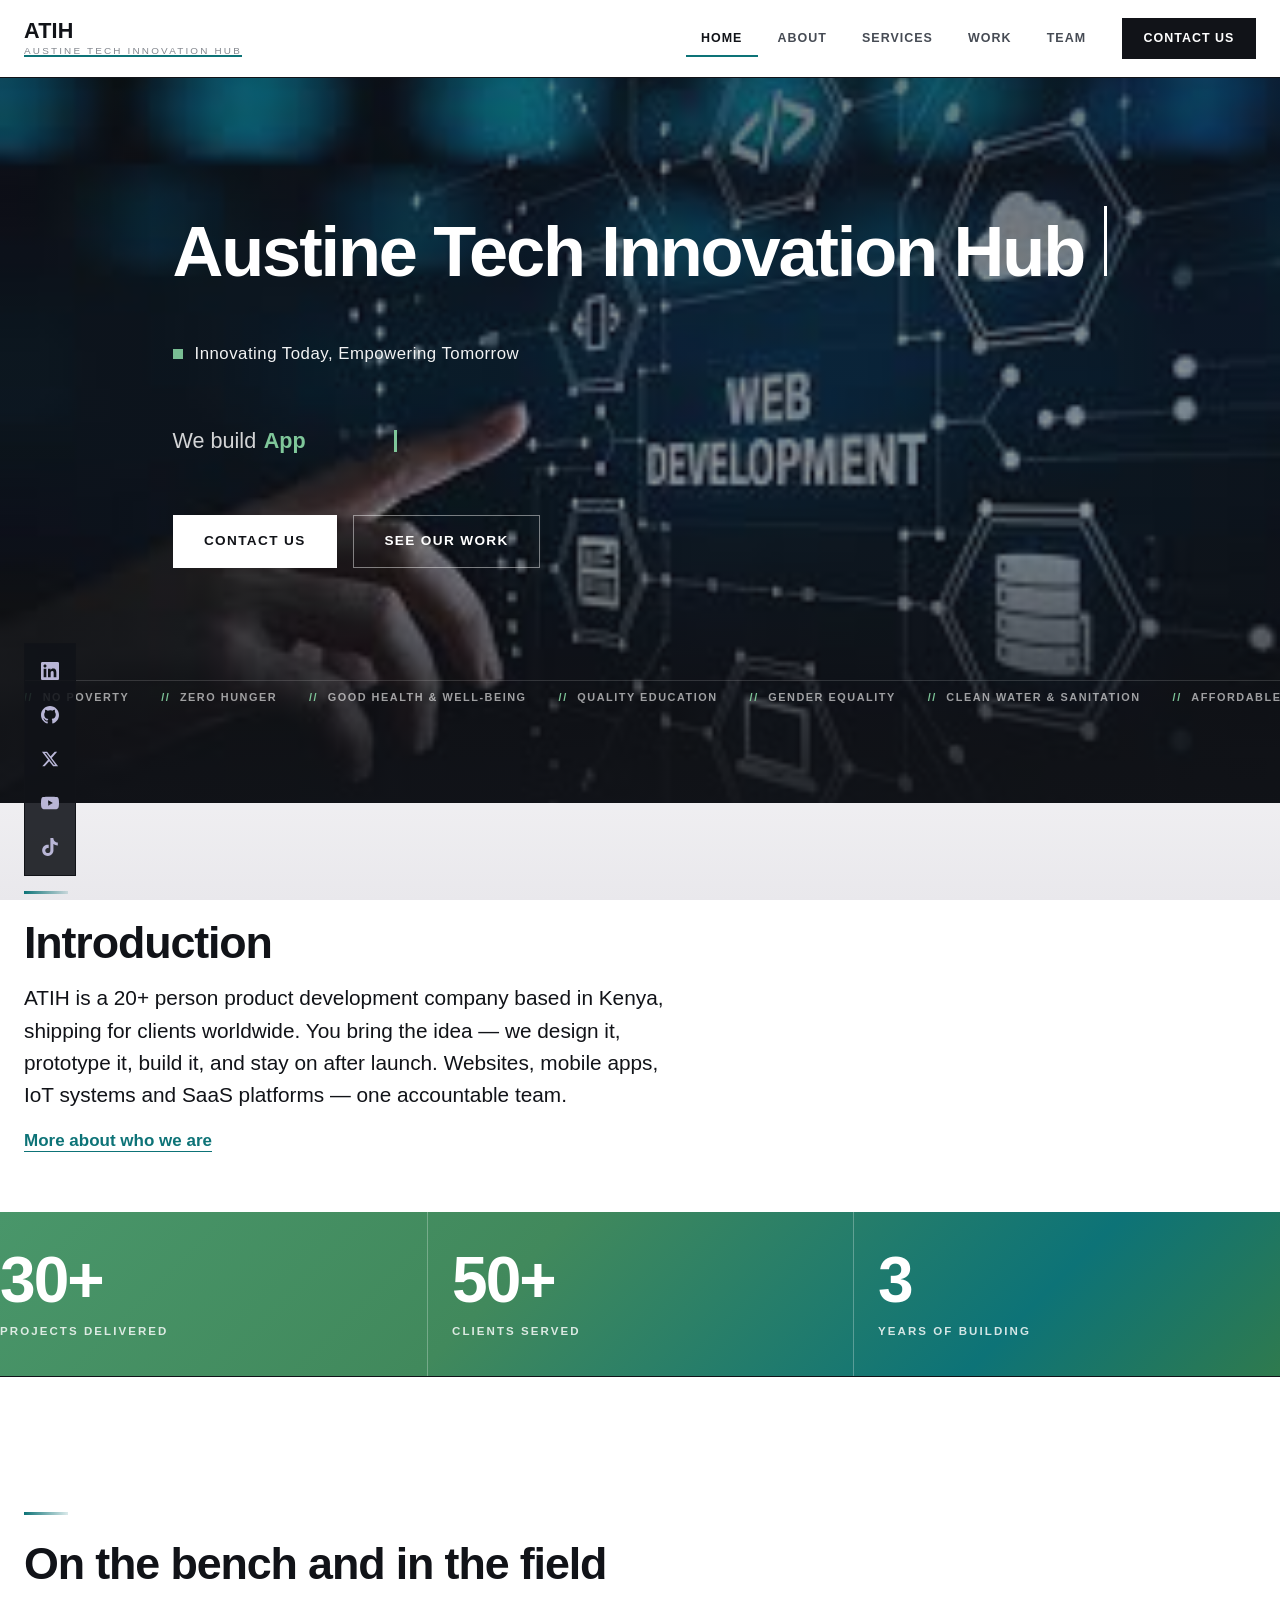
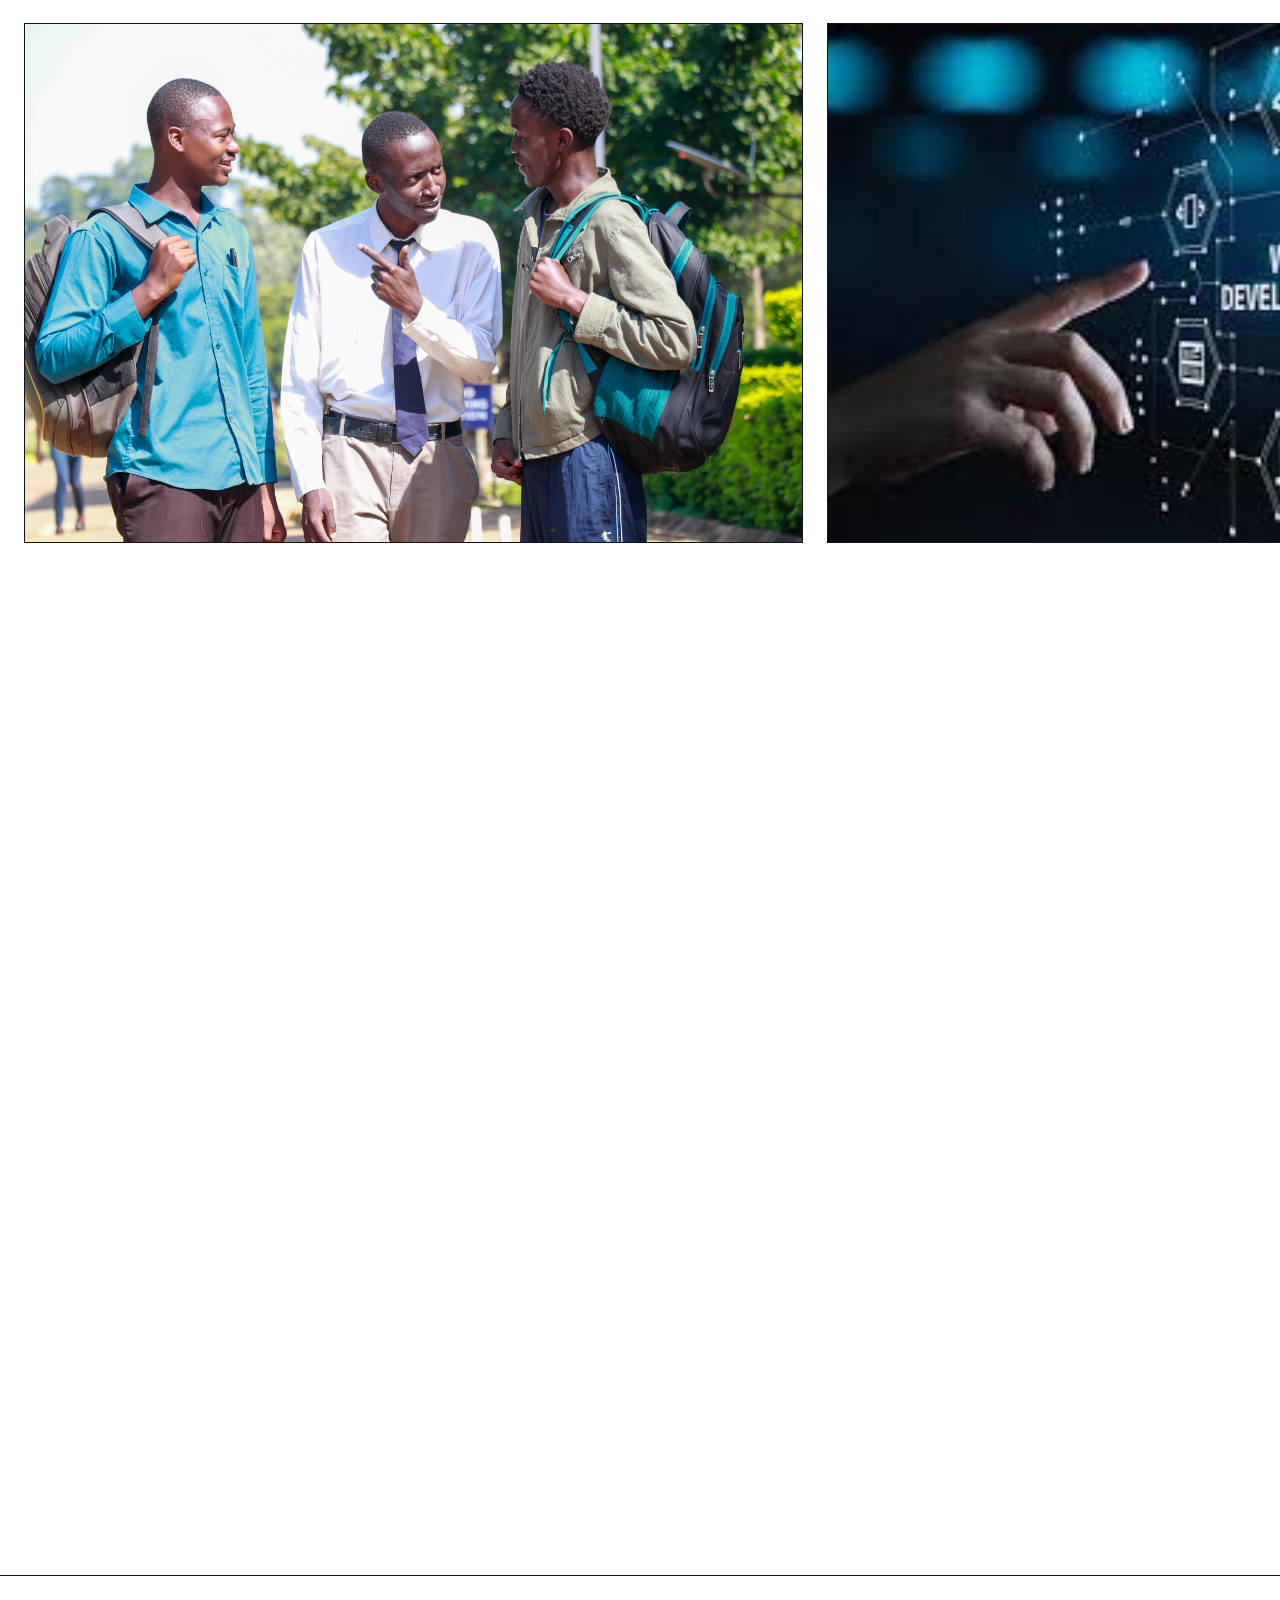
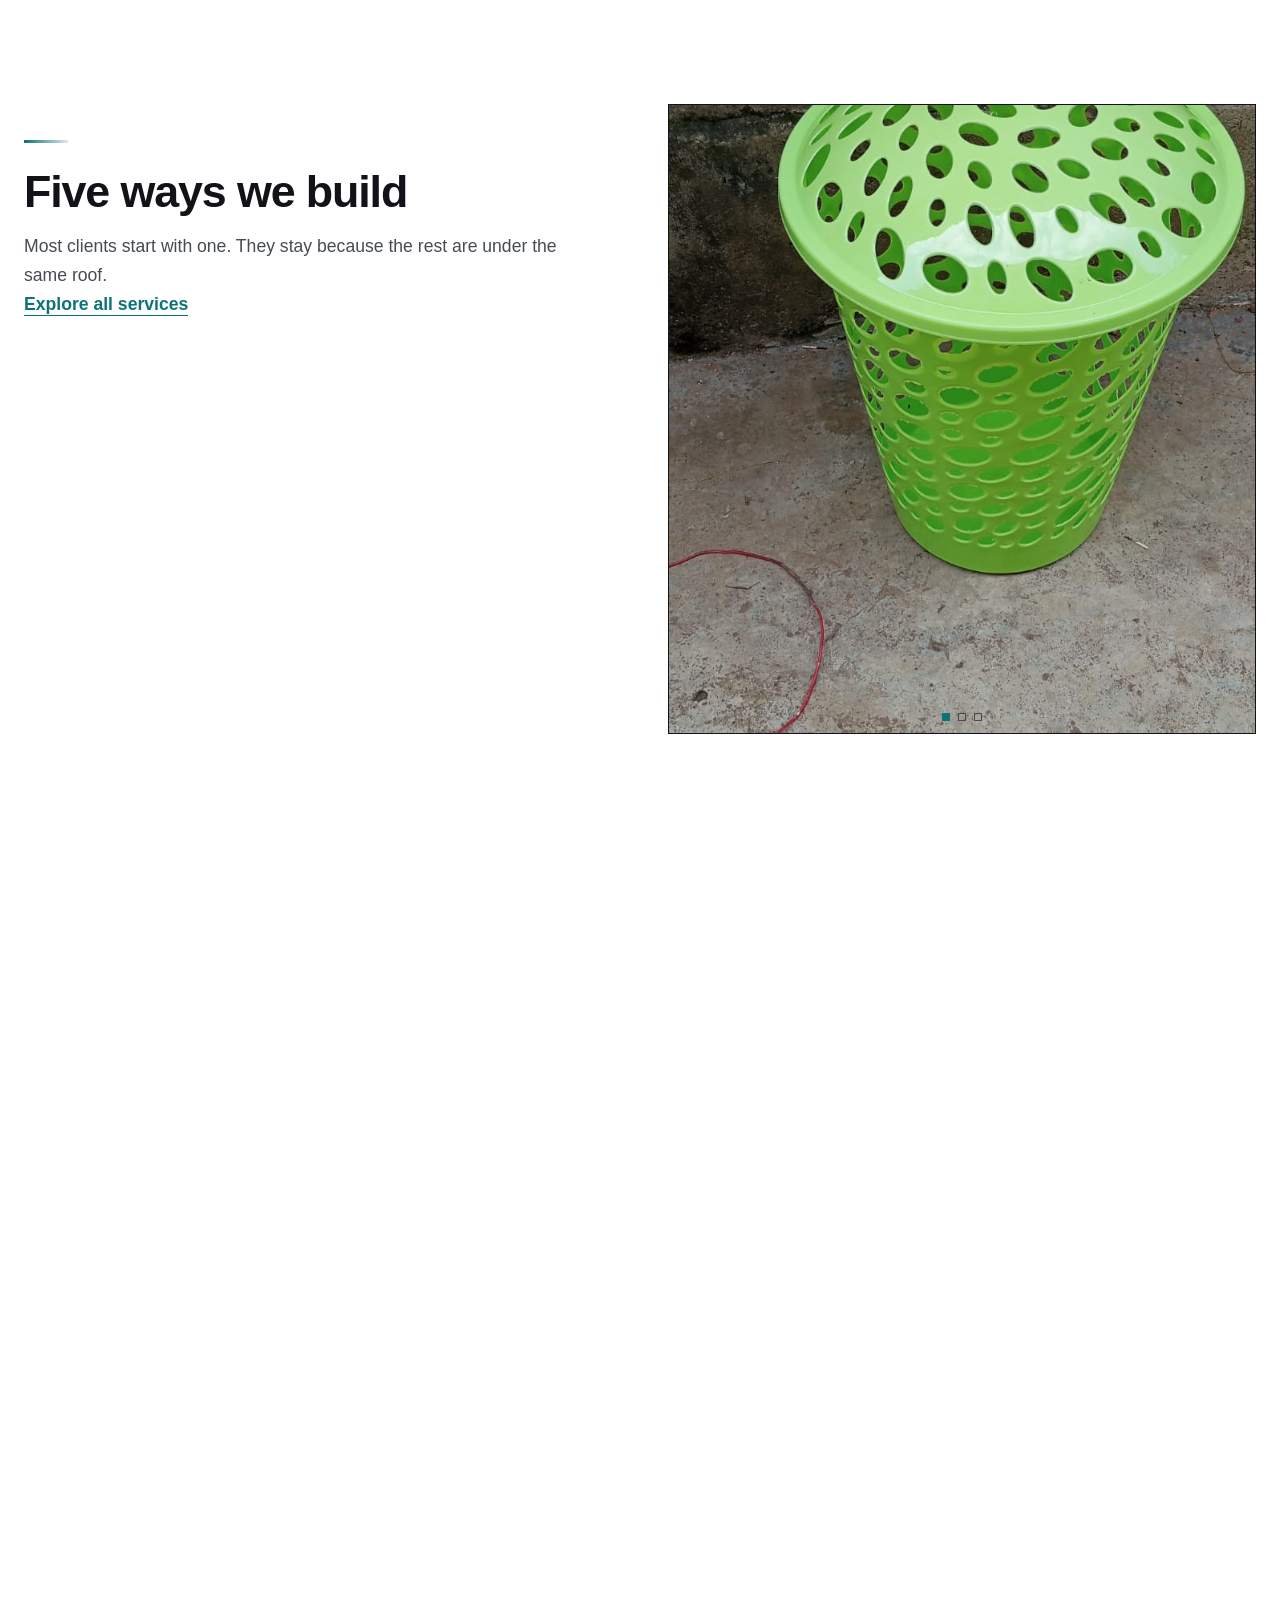
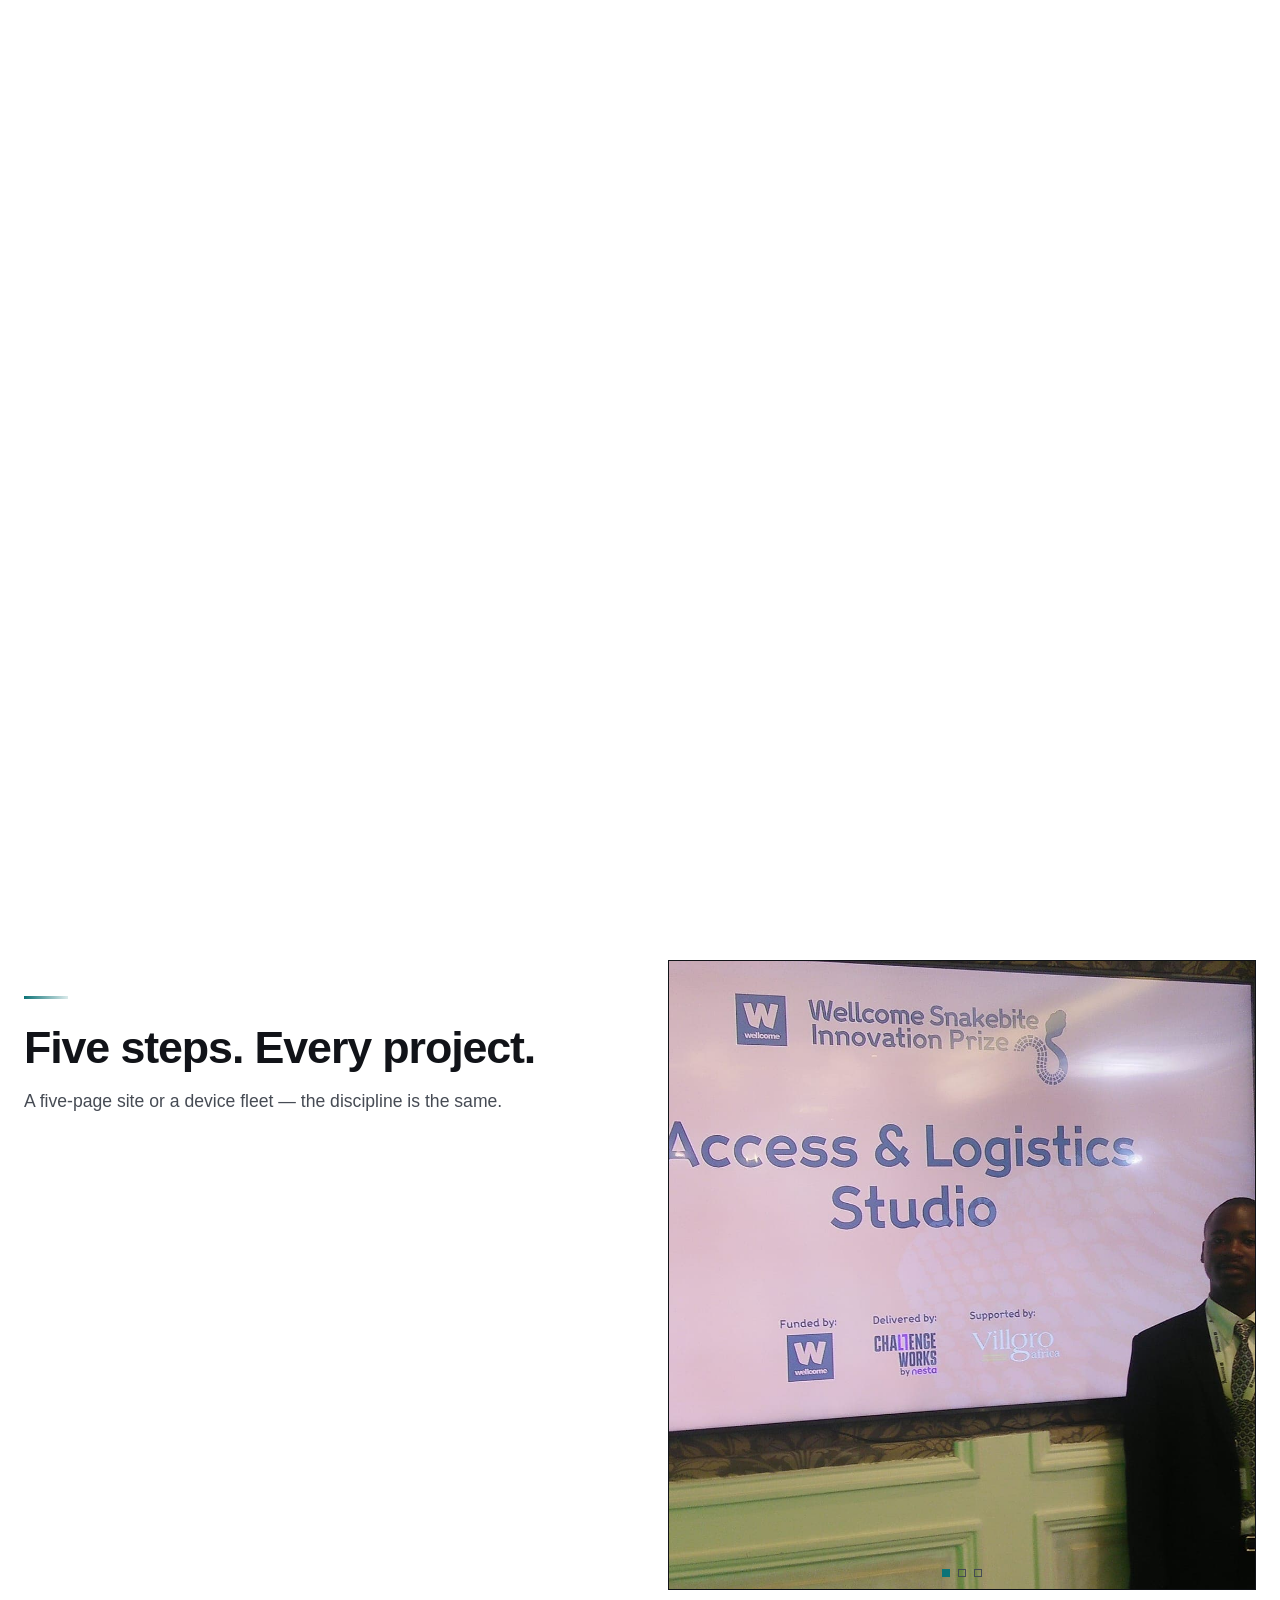
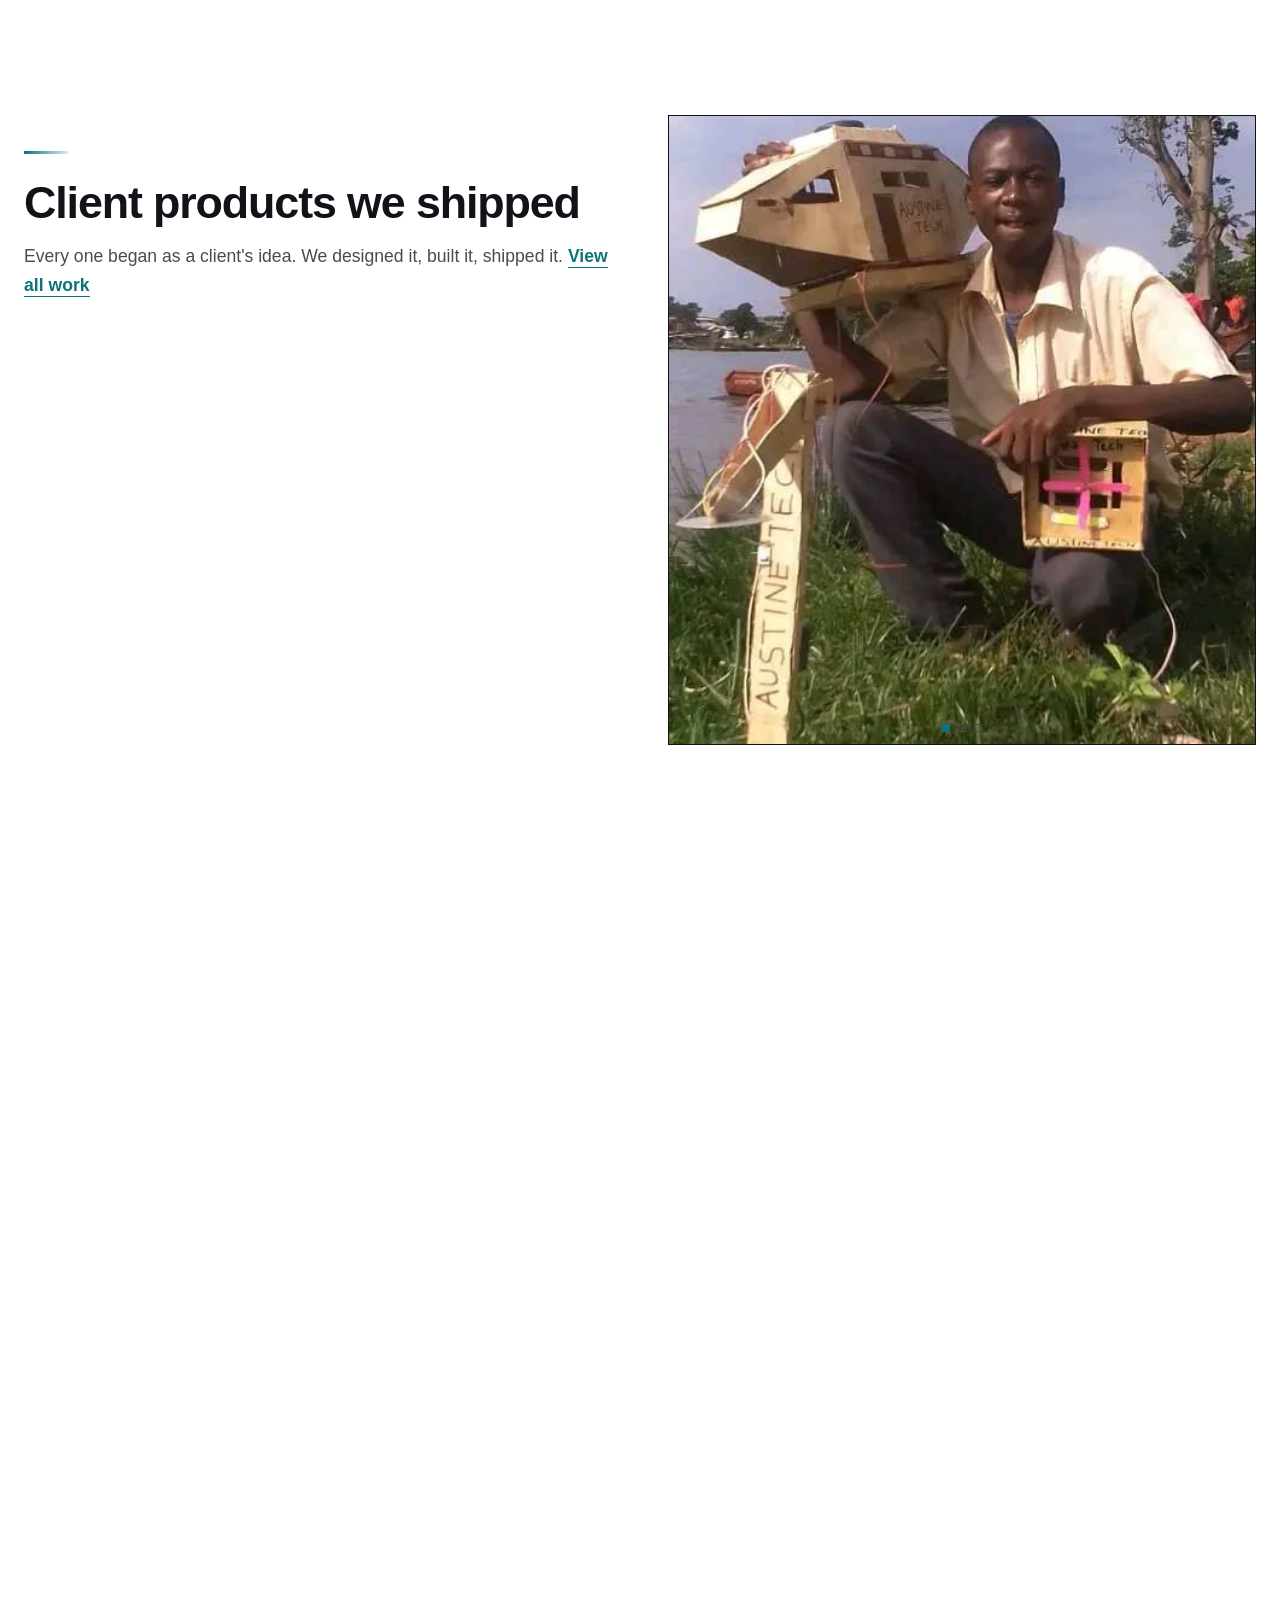
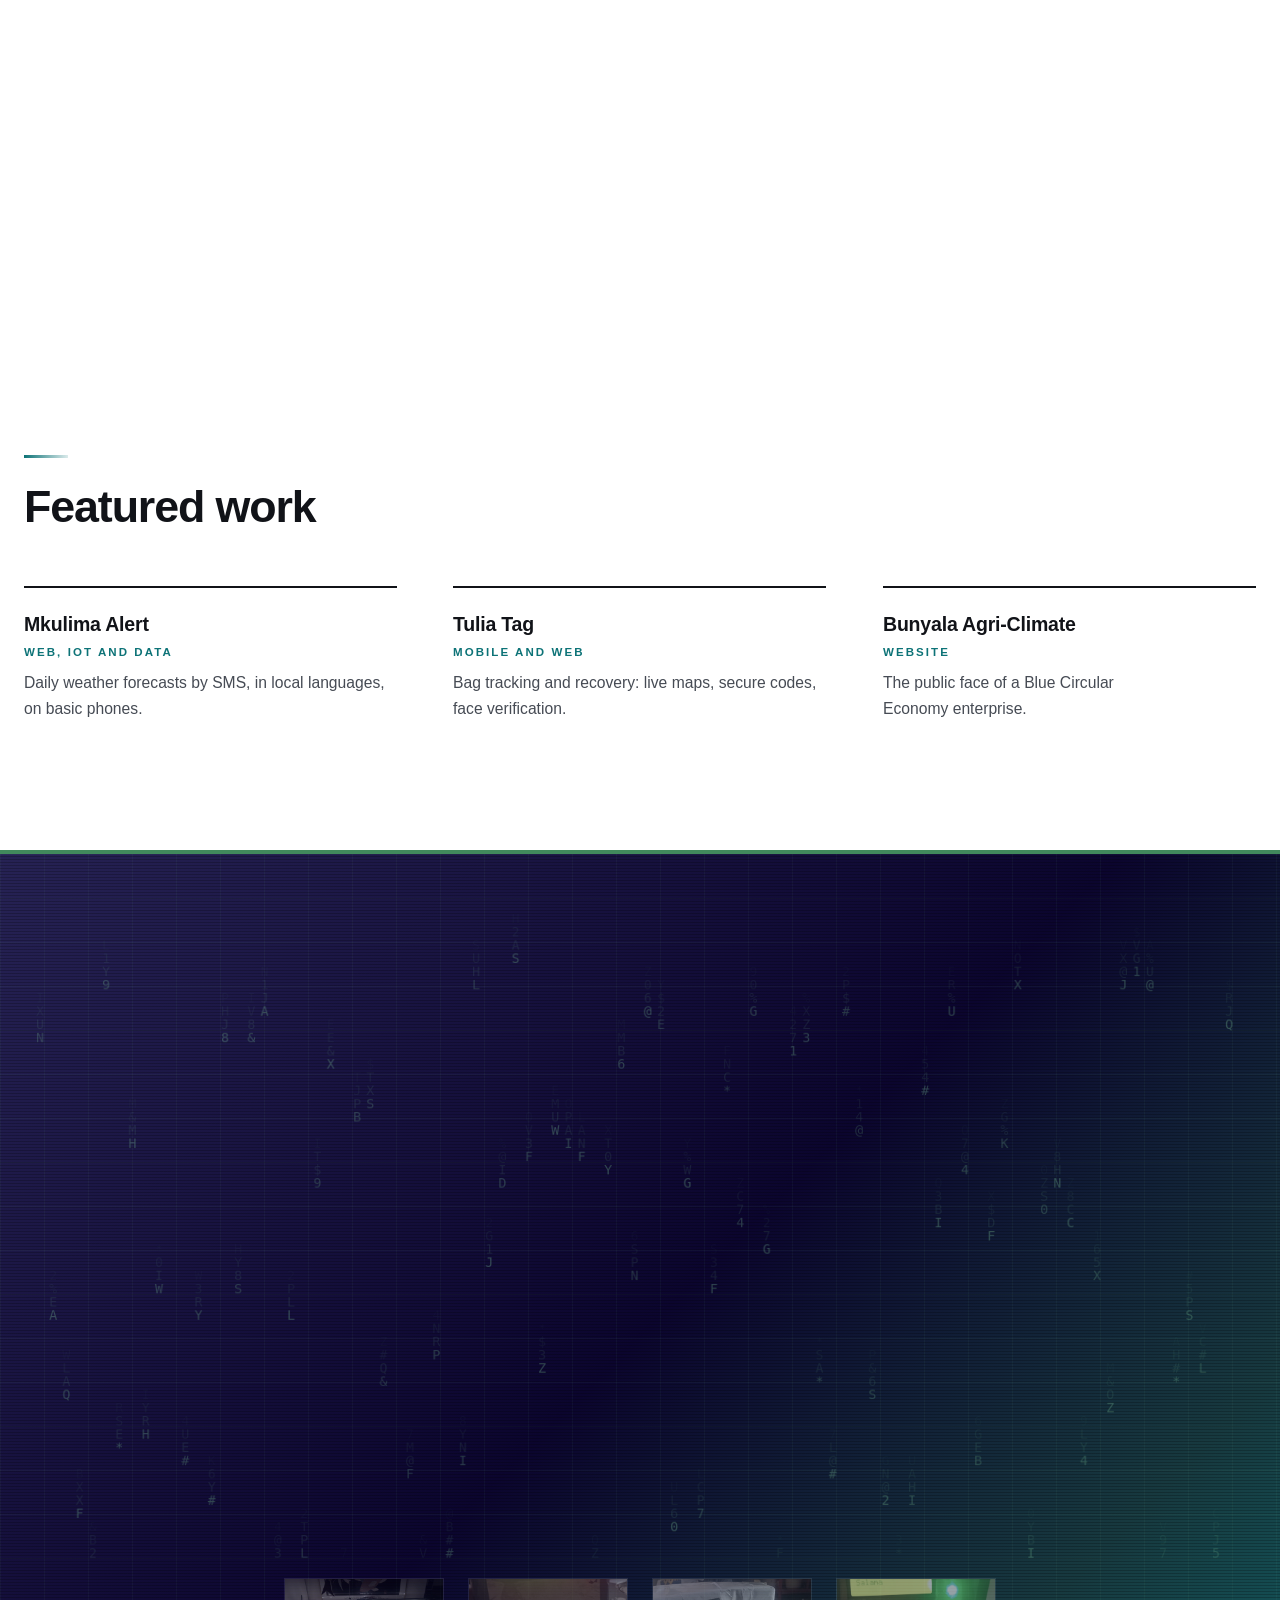
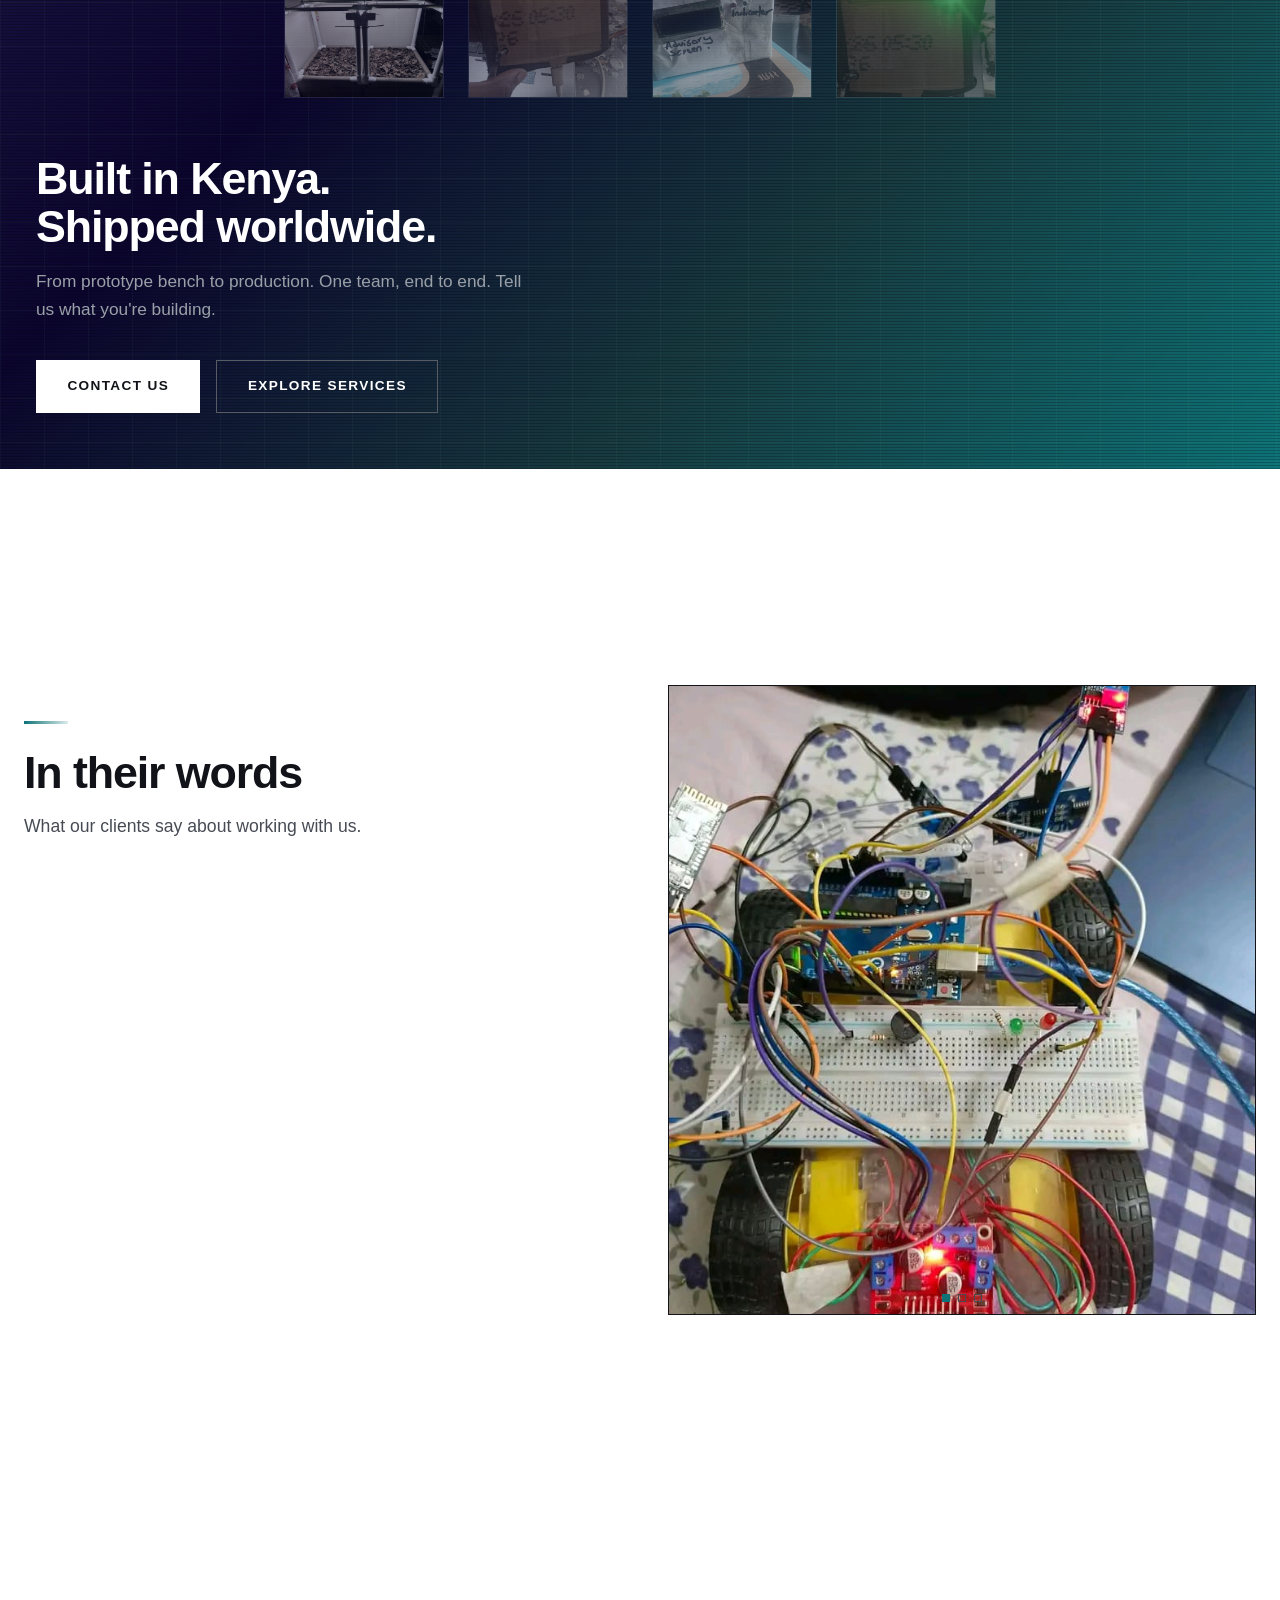
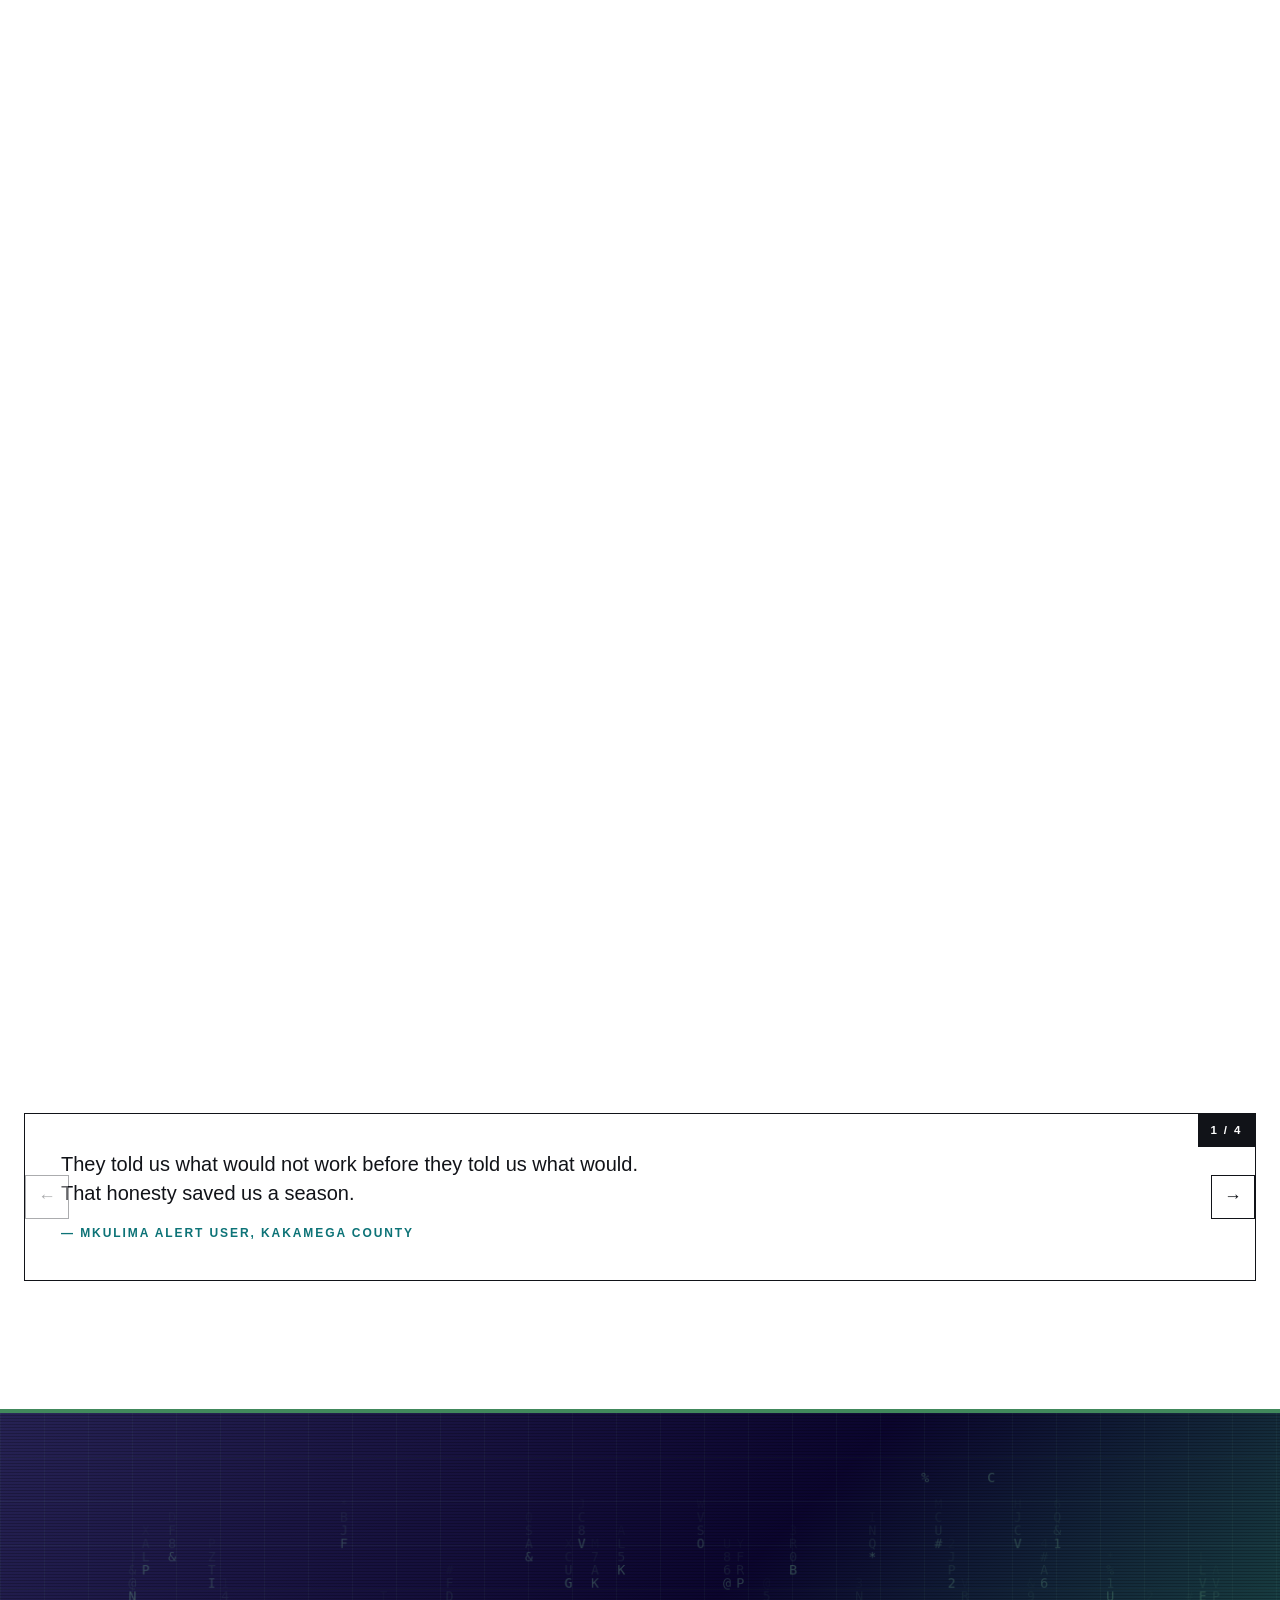
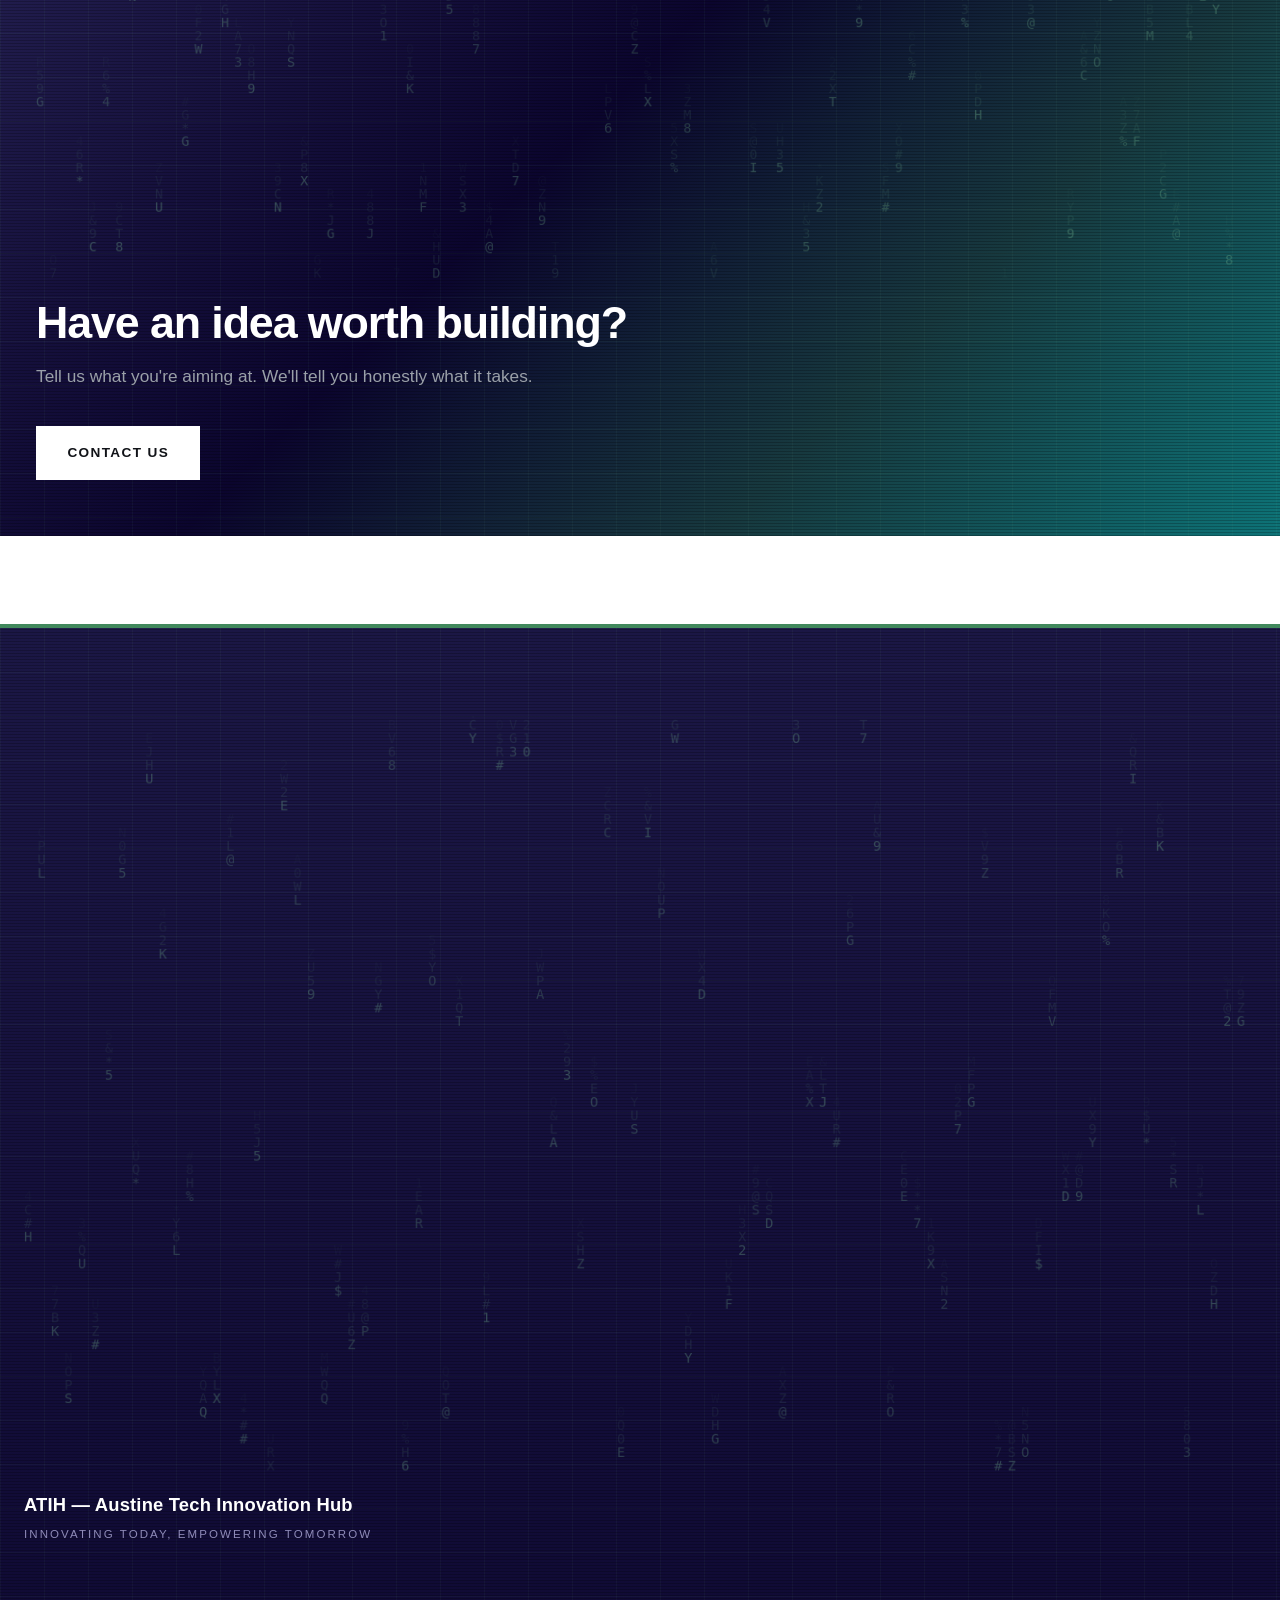
==== index.html @ eb1b6792 "Add files via upload" ====
<!DOCTYPE html>
<html lang="en">
<head>
  <meta charset="UTF-8">
  <meta name="viewport" content="width=device-width, initial-scale=1.0">
  <title>ATIH — Austine Tech Innovation Hub | Software, Apps and IoT, Built End to End</title>
  <meta name="description" content="ATIH designs, prototypes and builds software and connected hardware for businesses worldwide. Websites, mobile apps, IoT systems and SaaS platforms — one accountable team.">
  <link rel="stylesheet" href="css/styles.css">
  <link rel="icon" type="image/svg+xml" href="favicon.svg">
  <meta property="og:type" content="website">
  <meta property="og:site_name" content="ATIH — Austine Tech Innovation Hub">
  <meta property="og:title" content="ATIH — Austine Tech Innovation Hub">
  <meta property="og:description" content="Websites, mobile apps, IoT systems and SaaS platforms — one accountable team, from prototype to production.">
  <meta property="og:image" content="https://austinetech.dev/images/ai-generated-banner.png">
  <meta name="twitter:card" content="summary_large_image">
</head>
<body data-page="home">

  <a class="skip-link" href="#main-content">Skip to content</a>

  <header class="site-header">
    <a class="brand-block" href="index.html" aria-label="ATIH home">
      <span class="brand-name">ATIH</span>
      <span class="brand-full">Austine Tech Innovation Hub</span>
    </a>
    <nav class="site-nav" id="site-nav" aria-label="Main navigation">
      <ul class="nav-list">
        <li class="nav-item"><a class="nav-link" href="index.html">Home</a></li>
        <li class="nav-item"><a class="nav-link" href="about.html">About</a></li>
        <li class="nav-item"><a class="nav-link" href="services/index.html">Services</a></li>
        <li class="nav-item"><a class="nav-link" href="work.html">Work</a></li>
        <li class="nav-item"><a class="nav-link" href="team.html">Team</a></li>
        <li class="nav-item"><a class="nav-link nav-cta" href="contact.html">Contact us</a></li>
      </ul>
    </nav>
    <button class="nav-toggle" type="button" aria-expanded="false" aria-controls="site-nav">
      <span class="nav-toggle-label"></span>
    </button>
  </header>

  <main id="main-content">

    <!-- ============ HERO ============ -->
    <section class="hero">
      <div class="hero-bg" aria-hidden="true">
        <div class="hero-bg-layer active" style="background-image: url('images/team-working-together.jpg')"></div>
        <div class="hero-bg-layer" style="background-image: url('images/web-development.jpg')"></div>
        <div class="hero-bg-layer" style="background-image: url('images/app-UI.jpg')"></div>
        <div class="hero-bg-layer" style="background-image: url('images/gallery-prototyping-1.jpg')"></div>
        <div class="hero-bg-layer" style="background-image: url('images/gallery-workspace-1.jpg')"></div>
        <div class="hero-bg-layer" style="background-image: url('images/ai-generated-banner.png')"></div>
      </div>
      <div class="hero-inner">
        <h1 class="hero-title typewriter-title">
          <span class="typewriter-text" data-type="Austine Tech Innovation Hub"></span>
          <span class="typewriter-cursor" aria-hidden="true"></span>
        </h1>
        <p class="hero-kicker">Innovating Today, Empowering Tomorrow</p>
        <p class="hero-text hero-build">
          We build <span class="typewriter-rotator" data-words="websites,Apps,IoT,SaaS,Prototypes,FinTech"></span><span class="typewriter-cursor" aria-hidden="true"></span>
        </p>
        <p class="hero-actions">
          <a class="button-primary" href="contact.html">Contact us</a>
          <a class="button-secondary" href="work.html">See our work</a>
        </p>
      </div>
      <div class="sdg-ticker" aria-label="UN Sustainable Development Goals we support">
        <div class="sdg-track">
          <span>No Poverty</span><span>Zero Hunger</span><span>Good Health &amp; Well-being</span><span>Quality Education</span><span>Gender Equality</span><span>Clean Water &amp; Sanitation</span><span>Affordable &amp; Clean Energy</span><span>Decent Work &amp; Economic Growth</span><span>Industry, Innovation &amp; Infrastructure</span><span>Reduced Inequalities</span>
          <span>No Poverty</span><span>Zero Hunger</span><span>Good Health &amp; Well-being</span><span>Quality Education</span><span>Gender Equality</span><span>Clean Water &amp; Sanitation</span><span>Affordable &amp; Clean Energy</span><span>Decent Work &amp; Economic Growth</span><span>Industry, Innovation &amp; Infrastructure</span><span>Reduced Inequalities</span>
        </div>
      </div>
    </section>

    <!-- ============ INTRO ============ -->
    <section class="section section-intro">
      <div class="section-head" data-animate>
        <span class="accent-bar"></span>
        <h2 class="section-title">Introduction</h2>
        <p class="intro-text">ATIH is a 20+ person product development company based in Kenya, shipping for clients worldwide. You bring the idea — we design it, prototype it, build it, and stay on after launch. Websites, mobile apps, IoT systems and SaaS platforms — one accountable team.</p>
        <p class="intro-more"><a class="text-link" href="about.html">More about who we are</a></p>
      </div>
    </section>

    <!-- ============ STATS ============ -->
    <section class="stats-band" aria-label="Company track record">
      <div class="stat-card" data-animate>
        <p class="stat-number"><span data-countup="30" data-suffix="+">30+</span></p>
        <p class="stat-label">Projects delivered</p>
      </div>
      <div class="stat-card" data-animate style="--motion-delay: 80ms;">
        <p class="stat-number"><span data-countup="50" data-suffix="+">50+</span></p>
        <p class="stat-label">Clients served</p>
      </div>
      <div class="stat-card" data-animate style="--motion-delay: 160ms;">
        <p class="stat-number"><span data-countup="3">3</span></p>
        <p class="stat-label">Years of building</p>
      </div>
    </section>

    <!-- ============ HORIZONTAL SCROLL GALLERY ============ -->
    <section class="scroll-gallery-section" data-horizontal-scroll>
      <div class="scroll-gallery-sticky">
        <div class="scroll-gallery-head">
          <span class="accent-bar"></span>
          <h2 class="section-title">On the bench and in the field</h2>
        </div>
        <div class="scroll-gallery-track">
          <img src="images/team-working-together.jpg" alt="The ATIH team together">
          <img src="images/web-development.jpg" alt="Web development in progress">
          <img src="images/app-UI.jpg" alt="App interface on a phone">
          <img src="images/gallery-prototyping-1.jpg" alt="Prototype on the bench">
          <img src="images/gallery-workspace-1.jpg" alt="Workspace at ATIH">
          <img src="images/ai-generated-banner.png" alt="ATIH banner">
        </div>
      </div>
    </section>

    <!-- ============ FREEZE 1 — SERVICES INTRO ============ -->
    <section class="freeze-section" data-freeze id="services">
      <div class="freeze-sticky">
        <div class="section-head">
          <span class="accent-bar"></span>
          <h2 class="section-title">Five ways we build</h2>
          <p class="section-text">Most clients start with one. They stay because the rest are under the same roof.</p>
          <p class="section-text"><a class="text-link" href="services/index.html">Explore all services</a></p>
        </div>
      </div>
      <div class="freeze-visual">
        <img class="freeze-image active" src="images/phone-0013.jpg" alt="ATIH project in the field" loading="lazy">
        <img class="freeze-image" src="images/phone-0014.jpg" alt="ATIH team building hardware" loading="lazy">
        <img class="freeze-image" src="images/phone-0015.jpg" alt="ATIH client delivery" loading="lazy">
        <div class="freeze-indicator">
          <span class="freeze-dot active"></span><span class="freeze-dot"></span><span class="freeze-dot"></span>
        </div>
      </div>
    </section>

    <!-- ============ SERVICES DETAIL ============ -->
    <section class="section section-services">
      <div class="section-head" data-animate>
        <span class="accent-bar"></span>
        <h2 class="section-title">What we can do for you</h2>
      </div>
      <div class="service-grid">
        <div class="service-card" data-animate>
          <h3 class="service-card-title"><a class="service-card-link" href="services/web-development.html">Website development</a></h3>
          <p class="service-card-text">Marketing sites, e-commerce and portals. Fast, findable, easy to run.</p>
        </div>
        <div class="service-card" data-animate style="--motion-delay: 70ms;">
          <h3 class="service-card-title"><a class="service-card-link" href="services/app-development.html">App development</a></h3>
          <p class="service-card-text">Android and iOS apps that survive weak networks and real users.</p>
        </div>
        <div class="service-card" data-animate style="--motion-delay: 140ms;">
          <h3 class="service-card-title"><a class="service-card-link" href="services/iot-solutions.html">IoT solutions</a></h3>
          <p class="service-card-text">Sensors, firmware and dashboards. Physical operations, live data.</p>
        </div>
        <div class="service-card" data-animate>
          <h3 class="service-card-title"><a class="service-card-link" href="services/saas-development.html">SaaS development</a></h3>
          <p class="service-card-text">Subscription platforms, multi-tenant from day one.</p>
        </div>
        <div class="service-card" data-animate style="--motion-delay: 70ms;">
          <h3 class="service-card-title"><a class="service-card-link" href="services/prototype-design.html">Prototype design</a></h3>
          <p class="service-card-text">Working proof-of-concepts before you commit to the full build.</p>
        </div>
      </div>
    </section>

    <!-- ============ FREEZE 2 — PROCESS INTRO ============ -->
    <section class="freeze-section" data-freeze id="process">
      <div class="freeze-sticky">
        <div class="section-head">
          <span class="accent-bar"></span>
          <h2 class="section-title">Five steps. Every project.</h2>
          <p class="section-text">A five-page site or a device fleet — the discipline is the same.</p>
        </div>
      </div>
      <div class="freeze-visual">
        <img class="freeze-image active" src="images/phone-0016.jpg" alt="ATIH workshop session" loading="lazy">
        <img class="freeze-image" src="images/phone-0017.jpg" alt="ATIH team planning" loading="lazy">
        <img class="freeze-image" src="images/phone-0018.jpg" alt="ATIH product launch" loading="lazy">
        <div class="freeze-indicator">
          <span class="freeze-dot active"></span><span class="freeze-dot"></span><span class="freeze-dot"></span>
        </div>
      </div>
    </section>

    <!-- ============ PROCESS DETAIL ============ -->
    <section class="section section-process">
      <div class="section-head" data-animate>
        <span class="accent-bar"></span>
        <h2 class="section-title">How we work</h2>
      </div>
      <ol class="process-steps">
        <li class="process-step" data-animate>
          <p class="step-number">01</p>
          <h3 class="step-title">Discover</h3>
          <p class="step-text">Your problem, your definition of success. In writing.</p>
        </li>
        <li class="process-step" data-animate style="--motion-delay: 70ms;">
          <p class="step-number">02</p>
          <h3 class="step-title">Define</h3>
          <p class="step-text">Scope, timeline, price. No surprises later.</p>
        </li>
        <li class="process-step" data-animate style="--motion-delay: 140ms;">
          <p class="step-number">03</p>
          <h3 class="step-title">Prototype</h3>
          <p class="step-text">A working model you can test before production.</p>
        </li>
        <li class="process-step" data-animate style="--motion-delay: 210ms;">
          <p class="step-number">04</p>
          <h3 class="step-title">Build</h3>
          <p class="step-text">The real thing — software, hardware, or both.</p>
        </li>
        <li class="process-step" data-animate style="--motion-delay: 280ms;">
          <p class="step-number">05</p>
          <h3 class="step-title">Support</h3>
          <p class="step-text">We stay on. Monitoring, maintenance, growth.</p>
        </li>
      </ol>
    </section>

    <!-- ============ FREEZE 3 — WORK INTRO ============ -->
    <section class="freeze-section" data-freeze id="work">
      <div class="freeze-sticky">
        <div class="section-head">
          <span class="accent-bar"></span>
          <h2 class="section-title">Client products we shipped</h2>
          <p class="section-text">Every one began as a client's idea. We designed it, built it, shipped it. <a class="text-link" href="work.html">View all work</a></p>
        </div>
      </div>
      <div class="freeze-visual">
        <img class="freeze-image active" src="images/phone-0019.jpg" alt="ATIH deployed product" loading="lazy">
        <img class="freeze-image" src="images/phone-0020.jpg" alt="ATIH client site visit" loading="lazy">
        <img class="freeze-image" src="images/phone-0021.jpg" alt="ATIH tech deployment" loading="lazy">
        <div class="freeze-indicator">
          <span class="freeze-dot active"></span><span class="freeze-dot"></span><span class="freeze-dot"></span>
        </div>
      </div>
    </section>

    <!-- ============ WORK DETAIL ============ -->
    <section class="section section-featured-work">
      <div class="section-head" data-animate>
        <span class="accent-bar"></span>
        <h2 class="section-title">Featured work</h2>
      </div>
      <div class="project-grid">
        <article class="project-card" data-animate>
          <h3 class="project-card-title"><a class="service-card-link" href="work.html">Mkulima Alert</a></h3>
          <p class="project-card-category">Web, IoT and data</p>
          <p class="project-card-text">Daily weather forecasts by SMS, in local languages, on basic phones.</p>
        </article>
        <article class="project-card" data-animate style="--motion-delay: 80ms;">
          <h3 class="project-card-title"><a class="service-card-link" href="work.html">Tulia Tag</a></h3>
          <p class="project-card-category">Mobile and web</p>
          <p class="project-card-text">Bag tracking and recovery: live maps, secure codes, face verification.</p>
        </article>
        <article class="project-card" data-animate style="--motion-delay: 160ms;">
          <h3 class="project-card-title"><a class="service-card-link" href="work.html">Bunyala Agri-Climate</a></h3>
          <p class="project-card-category">Website</p>
          <p class="project-card-text">The public face of a Blue Circular Economy enterprise.</p>
        </article>
      </div>
    </section>

    <!-- ============ MATRIX BAND WITH IMAGE STRIP ============ -->
    <section class="cta-band matrix-band">
      <div class="matrix-image-strip">
        <img src="images/phone-0025.jpg" alt="" loading="lazy">
        <img src="images/phone-0026.jpg" alt="" loading="lazy">
        <img src="images/phone-0027.jpg" alt="" loading="lazy">
        <img src="images/phone-0028.jpg" alt="" loading="lazy">
      </div>
      <h2 class="cta-title">Built in Kenya. Shipped worldwide.</h2>
      <p class="cta-text">From prototype bench to production. One team, end to end. Tell us what you're building.</p>
      <p class="cta-actions">
        <a class="button-primary" href="contact.html">Contact us</a>
        <a class="button-secondary" href="services/index.html">Explore services</a>
      </p>
    </section>

    <!-- ============ FREEZE 4 — TESTIMONIALS INTRO ============ -->
    <section class="freeze-section" data-freeze id="testimonials">
      <div class="freeze-sticky">
        <div class="section-head">
          <span class="accent-bar"></span>
          <h2 class="section-title">In their words</h2>
          <p class="section-text">What our clients say about working with us.</p>
        </div>
      </div>
      <div class="freeze-visual">
        <img class="freeze-image active" src="images/phone-0022.jpg" alt="ATIH client satisfaction" loading="lazy">
        <img class="freeze-image" src="images/phone-0023.jpg" alt="ATIH partnership meeting" loading="lazy">
        <img class="freeze-image" src="images/phone-0024.jpg" alt="ATIH delivered project" loading="lazy">
        <div class="freeze-indicator">
          <span class="freeze-dot active"></span><span class="freeze-dot"></span><span class="freeze-dot"></span>
        </div>
      </div>
    </section>

    <!-- ============ TESTIMONIALS DETAIL ============ -->
    <section class="section section-testimonials">
      <div class="quote-carousel carousel" data-carousel data-auto data-animate>
        <div class="carousel-track" tabindex="0" aria-label="Client testimonials">
          <div class="carousel-slide">
            <blockquote>
              <p class="quote-text">They told us what would not work before they told us what would. That honesty saved us a season.</p>
              <cite>— Mkulima Alert user, Kakamega County</cite>
            </blockquote>
          </div>
          <div class="carousel-slide">
            <blockquote>
              <p class="quote-text">One team from sketch to store shelves. We never had to translate between three vendors.</p>
              <cite>— Tulia Tag user, Nairobi</cite>
            </blockquote>
          </div>
          <div class="carousel-slide">
            <blockquote>
              <p class="quote-text">The prototype answered our biggest question in six weeks. We signed for the full build with evidence, not hope.</p>
              <cite>— Bunyala Agri-Climate partner</cite>
            </blockquote>
          </div>
          <div class="carousel-slide">
            <blockquote>
              <p class="quote-text">The site paid for itself in enquiries within the first quarter. It just works.</p>
              <cite>— Decopolis Enterprises</cite>
            </blockquote>
          </div>
        </div>
        <span class="carousel-count" aria-hidden="true">1 / 4</span>
        <button class="carousel-btn carousel-btn--prev" type="button" aria-label="Previous testimonial">&#8592;</button>
        <button class="carousel-btn carousel-btn--next" type="button" aria-label="Next testimonial">&#8594;</button>
      </div>
    </section>

    <!-- ============ CTA ============ -->
    <section class="cta-band">
      <h2 class="cta-title">Have an idea worth building?</h2>
      <p class="cta-text">Tell us what you're aiming at. We'll tell you honestly what it takes.</p>
      <p class="cta-actions"><a class="button-primary" href="contact.html">Contact us</a></p>
    </section>

  </main>

  <footer class="site-footer">
    <div class="footer-brand">
      <p class="footer-brand-name">ATIH — Austine Tech Innovation Hub</p>
      <p class="footer-tagline">Innovating Today, Empowering Tomorrow</p>
    </div>
    <div class="footer-columns">
      <div class="footer-column">
        <p class="footer-heading">Company</p>
        <ul class="footer-list">
          <li><a class="footer-link" href="index.html">Home</a></li>
          <li><a class="footer-link" href="about.html">About</a></li>
          <li><a class="footer-link" href="team.html">Team</a></li>
          <li><a class="footer-link" href="contact.html">Contact us</a></li>
        </ul>
      </div>
      <div class="footer-column">
        <p class="footer-heading">Services</p>
        <ul class="footer-list">
          <li><a class="footer-link" href="services/web-development.html">Website development</a></li>
          <li><a class="footer-link" href="services/app-development.html">App development</a></li>
          <li><a class="footer-link" href="services/iot-solutions.html">IoT solutions</a></li>
          <li><a class="footer-link" href="services/saas-development.html">SaaS development</a></li>
          <li><a class="footer-link" href="services/prototype-design.html">Prototype design</a></li>
        </ul>
      </div>
      <div class="footer-column">
        <p class="footer-heading">Resources</p>
        <ul class="footer-list">
          <li><a class="footer-link" href="work.html">Work</a></li>
          <li><a class="footer-link" href="insights.html">Insights</a></li>
        </ul>
      </div>
      <div class="footer-column">
        <p class="footer-heading">Legal</p>
        <ul class="footer-list">
          <li><a class="footer-link" href="privacy.html">Privacy policy</a></li>
          <li><a class="footer-link" href="terms.html">Terms of service</a></li>
        </ul>
      </div>
    </div>
    <div class="footer-social">
      <a href="https://www.linkedin.com/in/austine-wandera-b14523344/" target="_blank" rel="noopener" aria-label="LinkedIn"><svg viewBox="0 0 24 24" fill="currentColor"><path d="M20.447 20.452h-3.554v-5.569c0-1.328-.027-3.037-1.852-3.037-1.853 0-2.136 1.445-2.136 2.939v5.667H9.351V9h3.414v1.561h.046c.477-.9 1.637-1.85 3.37-1.85 3.601 0 4.267 2.37 4.267 5.455v6.286zM5.337 7.433c-1.144 0-2.063-.926-2.063-2.065 0-1.138.92-2.063 2.063-2.063 1.14 0 2.064.925 2.064 2.063 0 1.139-.925 2.065-2.064 2.065zm1.782 13.019H3.555V9h3.564v11.452zM22.225 0H1.771C.792 0 0 .774 0 1.729v20.542C0 23.227.792 24 1.771 24h20.451C23.2 24 24 23.227 24 22.271V1.729C24 .774 23.2 0 22.222 0h.003z"/></svg></a>
      <a href="https://github.com/Greenbird122" target="_blank" rel="noopener" aria-label="GitHub"><svg viewBox="0 0 24 24" fill="currentColor"><path d="M12 0C5.374 0 0 5.373 0 12c0 5.302 3.438 9.8 8.207 11.387.599.111.793-.261.793-.577v-2.234c-3.338.726-4.033-1.416-4.033-1.416-.546-1.387-1.333-1.756-1.333-1.756-1.089-.745.083-.729.083-.729 1.205.084 1.839 1.237 1.839 1.237 1.07 1.834 2.807 1.304 3.492.997.107-.775.418-1.305.762-1.604-2.665-.305-5.467-1.334-5.467-5.931 0-1.311.469-2.381 1.236-3.221-.124-.303-.535-1.524.117-3.176 0 0 1.008-.322 3.301 1.23A11.509 11.509 0 0112 5.803c1.02.005 2.047.138 3.006.404 2.291-1.552 3.297-1.23 3.297-1.23.653 1.653.242 2.874.118 3.176.77.84 1.235 1.911 1.235 3.221 0 4.609-2.807 5.624-5.479 5.921.43.372.823 1.102.823 2.222v3.293c0 .319.192.694.801.576C20.566 21.797 24 17.3 24 12c0-6.627-5.373-12-12-12z"/></svg></a>
      <a href="https://x.com/austinetech" target="_blank" rel="noopener" aria-label="X"><svg viewBox="0 0 24 24" fill="currentColor"><path d="M18.244 2.25h3.308l-7.227 8.26 8.502 11.24H16.17l-5.214-6.817L4.99 21.75H1.68l7.73-8.835L1.254 2.25H8.08l4.713 6.231zm-1.161 17.52h1.833L7.084 4.126H5.117z"/></svg></a>
      <a href="https://www.youtube.com/@austinetech" target="_blank" rel="noopener" aria-label="YouTube"><svg viewBox="0 0 24 24" fill="currentColor"><path d="M23.498 6.186a3.016 3.016 0 00-2.122-2.136C19.505 3.545 12 3.545 12 3.545s-7.505 0-9.377.505A3.017 3.017 0 00.502 6.186C0 8.07 0 12 0 12s0 3.93.502 5.814a3.016 3.016 0 002.122 2.136c1.871.505 9.376.505 9.376.505s7.505 0 9.377-.505a3.015 3.015 0 002.122-2.136C24 15.93 24 12 24 12s0-3.93-.502-5.814zM9.545 15.568V8.432L15.818 12l-6.273 3.568z"/></svg></a>
      <a href="https://www.tiktok.com/@austinetech" target="_blank" rel="noopener" aria-label="TikTok"><svg viewBox="0 0 24 24" fill="currentColor"><path d="M12.525.02c1.31-.02 2.61-.01 3.91-.02.08 1.53.63 3.09 1.75 4.17 1.12 1.11 2.7 1.62 4.24 1.79v4.03c-1.44-.05-2.89-.35-4.2-.97-.57-.26-1.1-.59-1.62-.93-.01 2.92.01 5.84-.02 8.75-.08 1.4-.54 2.79-1.35 3.94-1.31 1.92-3.58 3.17-5.91 3.21-1.43.08-2.86-.31-4.08-1.03-2.02-1.19-3.44-3.37-3.65-5.71-.02-.5-.03-1-.01-1.49.18-1.9 1.12-3.72 2.58-4.96 1.66-1.44 3.98-2.13 6.15-1.72.02 1.48-.04 2.96-.04 4.44-.99-.32-2.15-.23-3.02.37-.63.41-1.11 1.04-1.36 1.75-.21.51-.15 1.07-.14 1.61.24 1.64 1.82 3.02 3.5 2.87 1.12-.01 2.19-.66 2.77-1.61.19-.33.4-.67.41-1.06.1-1.79.06-3.57.07-5.36.01-4.03-.01-8.05.02-12.07z"/></svg></a>
    </div>
    <div class="footer-legal">
      <p class="footer-copyright">&copy; 2026 ATIH (Austine Tech Innovation Hub). All rights reserved.</p>
    </div>
  </footer>

  <script src="js/main.js" defer></script>
</body>
</html>
---- css/styles.css ----
/* ==========================================================================
   ATIH — Austine Tech Innovation Hub
   Design language: Swiss engineered
   Hairline rules, sharp corners, disciplined type, one accent (deep teal).
   ========================================================================== */

/* ---------- Tokens ---------- */
:root {
  --ink: #111318;
  --ink-soft: #464b54;
  --ink-faint: #84888f;
  --paper: #ffffff;
  --paper-warm: #f4f4f2;
  --line: #dcdedf;
  --line-strong: #111318;
  --accent: #0d7377;
  --accent-dark: #095457;

  --wash: linear-gradient(180deg, #eef3ec 0%, #e3eae3 100%);
  --wash-soft: linear-gradient(90deg, #f1f5ef 0%, #ffffff 100%);
  --cta-grad: linear-gradient(150deg, #262254 0%, #17123c 55%, #0b052e 100%);
  --accent-grad: linear-gradient(135deg, #0d7377 0%, #095457 100%);
  --sage: #41895c;
  --indigo: #262a4a;
  --bone-grad: linear-gradient(180deg, #e9e8e4 0%, #f7f6f3 30%, #ffffff 62%, #e9e8ec 100%);

  --font: "Helvetica Neue", Helvetica, Arial, "Segoe UI", -apple-system, sans-serif;

  --space-1: 0.5rem;
  --space-2: 1rem;
  --space-3: 1.5rem;
  --space-4: 2.25rem;
  --space-5: 3.5rem;
  --space-6: 5.5rem;
  --space-7: 8rem;

  --rule: 1px solid var(--line);
  --rule-strong: 1px solid var(--line-strong);
  --rule-accent: 2px solid var(--accent);

  --ease: cubic-bezier(0.22, 0.61, 0.21, 1);
  --dur: 0.4s;
  --dur-fast: 0.18s;

  --measure: 62ch;
}

/* ---------- Reset ---------- */
*,
*::before,
*::after { box-sizing: border-box; }

* { margin: 0; }

html { scroll-behavior: smooth; }

body {
  font-family: var(--font);
  font-size: 1.0625rem;
  line-height: 1.65;
  color: var(--ink);
  background-color: var(--paper);
  /* full-page gradient: teal tint at top, white through the middle,
     faint mint returning at the bottom. Fixed to the viewport so the
     tint reads the same on a short page and an 8000px one. */
  background-image: var(--bone-grad);
  background-attachment: fixed;
  -webkit-font-smoothing: antialiased;
}

img { max-width: 100%; height: auto; display: block; border-radius: 0; }

a { color: var(--ink); text-decoration: none; }

:focus-visible { outline: 2px solid var(--accent); outline-offset: 3px; }

.skip-link {
  position: absolute;
  left: var(--space-3);
  top: -100px;
  z-index: 100;
  background: var(--ink);
  color: #fff;
  padding: 0.7rem 1.2rem;
  font-size: 0.85rem;
  font-weight: 600;
  transition: top var(--dur-fast) ease;
}
.skip-link:focus { top: var(--space-2); }

::selection { background: var(--accent); color: #fff; }

/* ---------- Typography ---------- */
h1, h2, h3, h4 {
  font-weight: 700;
  line-height: 1.08;
  letter-spacing: -0.025em;
  color: var(--ink);
  text-wrap: balance;
}

h1 { font-size: clamp(2.5rem, 6vw, 4.4rem); letter-spacing: -0.03em; line-height: 1.02; }
h2 { font-size: clamp(1.85rem, 3.6vw, 2.8rem); }
h3 { font-size: 1.22rem; line-height: 1.25; letter-spacing: -0.01em; }
h4 { font-size: 1rem; }

/* heading rhythm: consistent air after every heading */
h2 + p { margin-top: var(--space-1); }
h3 + p { margin-top: 0.4rem; }
h1 + p { margin-top: var(--space-2); }

p { text-wrap: pretty; }

/* Uppercase micro-label utility (applied via existing classes) */
.hero-kicker,
.breadcrumb,
.project-card-category,
.case-study-meta,
.article-meta,
.mission-card-title,
.team-role,
.footer-heading,
.stat-label,
.form-label,
.step-number,
.nav-link,
.button-primary,
.button-secondary,
.nav-cta {
  letter-spacing: 0.08em;
}

/* ==========================================================================
   Header
   ========================================================================== */
.site-header {
  position: sticky;
  top: 0;
  z-index: 50;
  display: flex;
  align-items: center;
  justify-content: space-between;
  gap: var(--space-3);
  max-width: 1280px;
  margin: 0 auto;
  padding: 1.1rem var(--space-3);
  background: var(--paper);
  border-bottom: var(--rule-strong);
}

.brand-block { display: flex; flex-direction: column; line-height: 1.1; }

.brand-name {
  font-weight: 700;
  font-size: 1.35rem;
  letter-spacing: 0.01em;
  color: var(--ink);
}

.brand-full {
  font-size: 0.62rem;
  letter-spacing: 0.22em;
  text-transform: uppercase;
  color: var(--ink-faint);
  font-weight: 500;
  margin-top: 0.2rem;
}

.nav-list {
  display: flex;
  align-items: center;
  gap: 0.3rem;
  list-style: none;
  padding: 0;
}

.nav-link {
  display: inline-block;
  padding: 0.55rem 0.95rem;
  font-size: 0.78rem;
  font-weight: 600;
  text-transform: uppercase;
  color: var(--ink-soft);
  transition: color var(--dur-fast) ease;
}

.nav-link:hover { color: var(--ink); }

/* current page: teal underline, no background pill */
body[data-page="home"] a[href="index.html"],
body[data-page="about"] a[href="about.html"],
body[data-page="services"] a[href="services/index.html"],
body[data-page="work"] a[href="work.html"],
body[data-page="team"] a[href="team.html"],
body[data-page="contact"] a[href="contact.html"] {
  color: var(--ink);
  box-shadow: inset 0 -2px 0 var(--accent);
}

.nav-cta {
  margin-left: var(--space-2);
  color: #fff;
  background: var(--ink);
  padding: 0.65rem 1.35rem;
  font-size: 0.78rem;
  font-weight: 600;
  text-transform: uppercase;
  transition: background var(--dur-fast) ease;
}
.nav-cta:hover { color: #fff; background: var(--accent-grad); }

.nav-toggle {
  display: none;
  align-items: center;
  border: var(--rule-strong);
  background: var(--paper);
  font: inherit;
  font-size: 0.75rem;
  font-weight: 600;
  letter-spacing: 0.12em;
  text-transform: uppercase;
  color: var(--ink);
  padding: 0.55rem 1rem;
  cursor: pointer;
}
.nav-toggle:hover { background: var(--ink); color: #fff; }
.nav-toggle-box { display: none; }
.nav-toggle-label::after { content: "Menu"; }
.nav-toggle[aria-expanded="true"] .nav-toggle-label::after { content: "Close"; }

/* ==========================================================================
   Layout
   ========================================================================== */
.page-header,
main > .section,
.stats-band,
.cta-band,
.hero > * { max-width: 1280px; margin-left: auto; margin-right: auto; }

main { padding-top: 0; }

.section { padding: var(--space-6) var(--space-3) 0; }

.section-head { max-width: 720px; margin-bottom: var(--space-5); }

.section-title { margin-bottom: var(--space-2); }

.section-text { font-size: 1.1rem; color: var(--ink-soft); max-width: var(--measure); }

/* Homepage intro: the "who we are" paragraph right under the hero */
.section-intro .intro-text {
  font-size: 1.3rem;
  line-height: 1.55;
  color: var(--ink);
  max-width: 56ch;
}
.section-intro .intro-more { margin-top: var(--space-2); }

.accent-bar { display: block; width: 44px; height: 3px; background: linear-gradient(90deg, var(--accent) 0%, rgba(13, 115, 119, 0.15) 100%); margin-bottom: var(--space-3); }

/* ---------- Page header ---------- */
.page-header {
  padding: var(--space-5) var(--space-3) var(--space-5);
  border-bottom: var(--rule);
}

.breadcrumb {
  font-size: 0.72rem;
  font-weight: 600;
  letter-spacing: 0.18em;
  text-transform: uppercase;
  color: var(--ink-faint);
  margin-bottom: var(--space-3);
}
.breadcrumb a { color: var(--ink-faint); }
.breadcrumb a:hover { color: var(--accent); }

.page-title { margin-bottom: var(--space-3); max-width: 22ch; }

.page-intro { font-size: 1.15rem; color: var(--ink-soft); max-width: 56ch; }

/* ---------- Buttons: sharp, ink, invert on hover ---------- */
.button-primary,
.button-secondary {
  display: inline-block;
  padding: 0.9rem 1.9rem;
  font: inherit;
  font-size: 0.85rem;
  font-weight: 650;
  letter-spacing: 0.1em;
  text-transform: uppercase;
  border-radius: 0;
  border: 1px solid var(--ink);
  cursor: pointer;
  transition: background var(--dur-fast) ease, color var(--dur-fast) ease, border-color var(--dur-fast) ease;
}
.button-primary { background: var(--ink); color: #fff; }
.button-primary:hover { background: var(--accent-grad); border-color: var(--accent-dark); color: #fff; }

.button-secondary { background: transparent; color: var(--ink); }
.button-secondary:hover { background: var(--ink); color: #fff; }

.hero-actions, .cta-actions { display: flex; flex-wrap: wrap; gap: var(--space-2); align-items: center; }

.text-link {
  color: var(--accent);
  font-weight: 600;
  border-bottom: 1px solid currentColor;
  padding-bottom: 1px;
  transition: color var(--dur-fast) ease;
}
.text-link:hover { color: var(--accent-dark); }

/* ==========================================================================
   Hero
   ========================================================================== */
.hero { display: grid;
   gap: var(--space-5); 
   padding: var(--space-7) var(--space-3) var(--space-6);
   align-items: center;
}

.hero-kicker {
  display: inline-block;
  font-size: 0.75rem;
  font-weight: 700;
  letter-spacing: 0.22em;
  text-transform: uppercase;
  color: var(--accent);
  margin-bottom: var(--space-4);
}

.hero-kicker::before {
  content: "";
  display: inline-block;
  width: 10px;
  height: 10px;
  background: var(--accent);
  margin-right: 0.75rem;
}

.hero-title { margin-bottom: var(--space-4); max-width: 20ch; }

.hero-text { font-size: 1.18rem; color: var(--ink-soft); max-width: 52ch; margin-bottom: var(--space-5); }

.hero-figure { position: relative; margin: 0; }
.hero-figure img { width: 100%; border: var(--rule-strong); }

/* offset teal block behind image — poster composition, no glow */
.hero-media { position: relative; }
.hero-media::before {
  content: "";
  position: absolute;
  top: -14px;
  right: -14px;
  width: 46%;
  height: 46%;
  background: linear-gradient(135deg, var(--sage) 0%, var(--accent) 100%);
  z-index: 0;
}
.hero-figure { position: relative; z-index: 1; }

.hero-caption {
  margin-top: var(--space-2);
  font-size: 0.72rem;
  letter-spacing: 0.16em;
  text-transform: uppercase;
  color: var(--ink-faint);
}

/* ==========================================================================
   Stats band: one ruled strip, vertical dividers, left-aligned
   ========================================================================== */
/* the rotating blend: a LINEAR gradient whose angle sweeps a full 360deg
   around center — colors flow around the band, no wedges, no spinning box.
   Registered custom property so the angle animates smoothly; browsers
   without @property support simply show it as a static gradient. */
@property --spin {
  syntax: "<angle>";
  initial-value: 135deg;
  inherits: false;
}

@keyframes spin-angle { to { --spin: 495deg; } }

.stats-band {
  display: grid;
  grid-template-columns: repeat(3, 1fr);
  border: 0;
  margin-top: var(--space-5);
  margin-bottom: 0;
  background: linear-gradient(135deg, #49966a 0%, #41895c 40%, #0d7377 78%, #2f7a4e 100%); /* static fallback */
  background: linear-gradient(var(--spin), #49966a 0%, #41895c 40%, #0d7377 78%, #2f7a4e 100%);
  animation: spin-angle 32s linear infinite;
}

.stat-card {
  padding: var(--space-4) var(--space-3);
  text-align: left;
  border-left: 1px solid rgba(255, 255, 255, 0.28);
}
.stat-card:first-child { border-left: 0; padding-left: 0; }

.stat-number {
  font-size: clamp(2.6rem, 5vw, 4rem);
  font-weight: 700;
  letter-spacing: -0.03em;
  line-height: 1;
  color: #ffffff;
}

.stat-number .stat-suffix { color: #cfe9d8; }

.stat-label {
  font-size: 0.72rem;
  font-weight: 600;
  text-transform: uppercase;
  letter-spacing: 0.18em;
  color: rgba(255, 255, 255, 0.82);
  margin-top: 0.6rem;
}

/* ==========================================================================
   Service grid (home): ruled blocks, no boxes, no shadows
   ========================================================================== */
.service-grid {
  display: grid;
  grid-template-columns: repeat(3, 1fr);
  gap: var(--space-4) var(--space-5);
}

.service-card {
  position: relative;
  border-top: 2px solid var(--ink);
  padding-top: var(--space-3);
  transition: border-color var(--dur) ease;
}
.service-card:hover { border-top-color: var(--accent); }

.service-card::before { content: none; }

.service-card-link { color: inherit; display: inline-block; }
.service-card-link::after { content: ""; position: absolute; inset: 0; }
.service-card-title { margin-bottom: var(--space-1); }
.service-card:hover .service-card-title { color: var(--accent); }
.service-card-text { font-size: 0.98rem; color: var(--ink-soft); }

/* ---------- Services index: ruled full-width rows ---------- */
.service-list { display: grid; }

.service-row {
  display: grid;
  grid-template-columns: 1.2fr 1fr;
  gap: var(--space-5);
  align-items: center;
  padding: var(--space-5) 0;
  border-top: var(--rule);
}
.service-row:first-child { border-top: 0; padding-top: 0; }
.service-row { transition: background var(--dur-fast) ease, color var(--dur-fast) ease; }
.service-row:hover { background: var(--wash-soft); }
.service-row:nth-child(even) .service-row-media { order: -1; }

.service-row-title { font-size: clamp(1.5rem, 2.6vw, 2.1rem); margin-bottom: var(--space-1); }
.service-row-link { color: inherit; transition: color var(--dur-fast) ease; }
.service-row-link:hover,
.service-row:hover .service-row-link { color: var(--accent); }
.service-row-text { color: var(--ink-soft); margin-bottom: var(--space-3); max-width: 48ch; }
.service-row-more { font-size: 0.8rem; font-weight: 650; text-transform: uppercase; letter-spacing: 0.12em; }
.service-row-media img { width: 100%; border: var(--rule-strong); }

/* ---------- Service detail pages ---------- */
.service-overview-media { margin-bottom: var(--space-5); }
.service-overview-media img { width: 100%; border: var(--rule-strong); }

.service-overview .section-title { margin: var(--space-5) 0 var(--space-3); }

.capability-list { list-style: none; padding: 0; margin-bottom: var(--space-2); }

.capability-item {
  position: relative;
  padding: 1rem 1rem 1rem 2.6rem;
  border-top: var(--rule);
  font-weight: 500;
  transition: padding-left var(--dur) var(--ease);
}
.capability-item:last-child { border-bottom: var(--rule); }
.capability-item::before {
  content: "→";
  position: absolute;
  left: 1rem;
  top: 1rem;
  color: var(--accent);
  font-weight: 700;
}
.capability-item:hover { padding-left: 3.1rem; }

.related-projects { display: grid; gap: var(--space-2); margin-top: var(--space-2); }
.related-project {
  padding: 0.2rem 0 0.2rem 1.2rem;
  border-left: 2px solid var(--accent);
  font-size: 0.98rem;
  color: var(--ink-soft);
}

/* ==========================================================================
   Process: five ruled columns, oversized numbers
   ========================================================================== */
.process-steps {
  list-style: none;
  padding: 0;
  display: grid;
  grid-template-columns: repeat(5, 1fr);
  gap: var(--space-4);
}

.process-step {
  border-top: 2px solid var(--ink);
  padding-top: var(--space-2);
  transition: border-color var(--dur) ease;
}
.process-step:hover { border-top-color: var(--accent); }

.step-number {
  font-size: 2rem;
  font-weight: 700;
  letter-spacing: 0;
  color: var(--accent);
  margin-bottom: var(--space-1);
}

.step-title { font-size: 1.08rem; margin-bottom: 0.35rem; }
.step-text { font-size: 0.93rem; color: var(--ink-soft); }

/* ==========================================================================
   Project cards (home)
   ========================================================================== */
.project-grid {
  display: grid;
  grid-template-columns: repeat(3, 1fr);
  gap: var(--space-4) var(--space-5);
}

.project-card {
  position: relative;
  border-top: 2px solid var(--ink);
  padding-top: var(--space-3);
  transition: border-color var(--dur) ease;
}
.project-card:hover { border-top-color: var(--accent); }

.project-card-title a { color: inherit; }
.project-card-title a::after { content: ""; position: absolute; inset: 0; }
.project-card:hover .project-card-title { color: var(--accent); }

.project-card-category {
  font-size: 0.72rem;
  font-weight: 700;
  text-transform: uppercase;
  letter-spacing: 0.18em;
  color: var(--accent);
  margin: 0.4rem 0 0.5rem;
}
.project-card-text { font-size: 0.98rem; color: var(--ink-soft); }

/* ==========================================================================
   Case studies (work): editorial two-column rows
   ========================================================================== */
.case-study {
  display: grid;
  grid-template-columns: 1.1fr 1fr;
  gap: var(--space-5);
  padding: var(--space-5) 0;
  border-top: var(--rule-strong);
}
.case-study:first-of-type { border-top: 0; padding-top: var(--space-2); }

.case-study-title { font-size: clamp(1.7rem, 3vw, 2.4rem); margin-bottom: 0.5rem; }

.case-study-meta {
  font-size: 0.72rem;
  font-weight: 700;
  text-transform: uppercase;
  letter-spacing: 0.18em;
  color: var(--accent);
  margin-bottom: var(--space-3);
}

.case-study-summary { color: var(--ink-soft); margin-bottom: var(--space-3); max-width: 56ch; }

.case-study-facts { display: grid; gap: 0.4rem; font-size: 0.95rem; margin-bottom: var(--space-3); }
.case-study-fact strong {
  color: var(--ink);
  font-size: 0.72rem;
  text-transform: uppercase;
  letter-spacing: 0.14em;
  margin-right: 0.4rem;
}

.case-study-quote {
  font-size: 1.2rem;
  font-weight: 500;
  line-height: 1.4;
  color: var(--ink);
  padding-left: 1.1rem;
  border-left: 3px solid var(--accent);
  max-width: 40ch;
}

.case-study-gallery { display: grid; gap: var(--space-3); align-content: start; }
.gallery-item { margin: 0; }
.gallery-item img { width: 100%; border: var(--rule-strong); transition: border-color var(--dur) ease; }
.gallery-item img:hover { border-color: var(--accent); }
.gallery-caption {
  font-size: 0.72rem;
  letter-spacing: 0.14em;
  text-transform: uppercase;
  color: var(--ink-faint);
  margin-top: 0.5rem;
}

/* ==========================================================================
   Engagement / mission / values / story / team / articles
   ========================================================================== */
.engagement-grid {
  display: grid;
  grid-template-columns: repeat(3, 1fr);
  gap: var(--space-4) var(--space-5);
}

.engagement-card { border-top: 2px solid var(--ink); padding-top: var(--space-3); }
.engagement-card-title { margin-bottom: 0.4rem; }
.engagement-card-text { font-size: 0.98rem; color: var(--ink-soft); }

.mission-grid { display: grid; grid-template-columns: 1fr 1fr; gap: var(--space-5); }
.mission-card { border-top: 2px solid var(--ink); padding-top: var(--space-3); }
.mission-card-title {
  font-size: 0.72rem;
  font-weight: 700;
  text-transform: uppercase;
  letter-spacing: 0.18em;
  color: var(--accent);
  margin-bottom: var(--space-2);
}
.mission-card-text { font-size: 1.15rem; font-weight: 500; line-height: 1.5; max-width: 44ch; }

.values-list { display: grid; gap: var(--space-3); max-width: 780px; }

.value-item {
  padding: var(--space-2) 0 var(--space-2) var(--space-3);
  border-left: 2px solid var(--line);
  transition: border-color var(--dur) ease;
}
.value-item:hover { border-left-color: var(--accent); }
.value-title { margin-bottom: 0.25rem; }
.value-text { color: var(--ink-soft); font-size: 0.98rem; max-width: 60ch; }

.story-body { max-width: 68ch; display: grid; gap: var(--space-2); font-size: 1.05rem; color: var(--ink-soft); }
.story-body p:first-child { color: var(--ink); font-size: 1.2rem; font-weight: 500; }

.team-grid {
  display: grid;
  grid-template-columns: repeat(3, 1fr);
  gap: var(--space-4) var(--space-5);
}

.team-card { border-top: 2px solid var(--ink); padding-top: var(--space-3); }

.team-photo img {
  width: 100%;
  border: var(--rule-strong);
  aspect-ratio: 1 / 1;
  object-fit: cover;
  filter: grayscale(100%);
  transition: filter var(--dur) ease, border-color var(--dur) ease;
}
.team-card:hover .team-photo img { filter: grayscale(0); border-color: var(--accent); }

.team-name { font-size: 1.2rem; }
.team-role {
  font-size: 0.72rem;
  font-weight: 700;
  text-transform: uppercase;
  letter-spacing: 0.16em;
  color: var(--accent);
  margin: 0.4rem 0 0.7rem;
}
.team-bio { font-size: 0.95rem; color: var(--ink-soft); }

.team-note-text { max-width: 72ch; color: var(--ink-soft); font-size: 1.05rem; }

.article-list { display: grid; gap: 0; max-width: 840px; }

.article-card {
  padding: var(--space-4) 0;
  border-top: var(--rule);
  transition: border-color var(--dur) ease;
}
.article-card:last-child { border-bottom: var(--rule); }
.article-card:hover { border-top-color: var(--accent); }

.article-meta {
  font-size: 0.72rem;
  font-weight: 700;
  text-transform: uppercase;
  letter-spacing: 0.18em;
  color: var(--accent);
  margin-bottom: 0.5rem;
}
.article-title { font-size: 1.4rem; margin-bottom: 0.5rem; }
.article-link { color: inherit; transition: color var(--dur-fast) ease; }
.article-link:hover { color: var(--accent); }
.article-text { color: var(--ink-soft); font-size: 0.98rem; max-width: 64ch; }

/* full articles on the Insights page */
.article-body { display: grid; gap: var(--space-2); max-width: 68ch; }
.article-body p { color: var(--ink-soft); font-size: 1rem; }
.article-note { color: var(--ink-faint); font-style: normal; font-size: 0.82rem; }

/* ==========================================================================
   Contact
   ========================================================================== */
.contact-form {
  max-width: 640px;
  display: grid;
  gap: var(--space-3);
  padding: var(--space-4);
  border: var(--rule-strong);
}

.form-field { display: grid; gap: 0.45rem; }

.form-label {
  font-size: 0.72rem;
  font-weight: 700;
  text-transform: uppercase;
  letter-spacing: 0.16em;
  color: var(--ink-soft);
}
.form-optional { font-weight: 400; color: var(--ink-faint); letter-spacing: 0.05em; }

.form-input,
.form-select,
.form-textarea {
  font: inherit;
  color: var(--ink);
  padding: 0.8rem 0.95rem;
  border: var(--rule-strong);
  border-radius: 0;
  background: var(--paper);
  transition: border-color var(--dur-fast) ease;
}
.form-input:hover, .form-select:hover, .form-textarea:hover { border-color: var(--accent); }
.form-input:focus, .form-select:focus, .form-textarea:focus {
  outline: none;
  border-color: var(--accent);
  box-shadow: inset 0 -2px 0 var(--accent);
}
.form-textarea { resize: vertical; min-height: 140px; }

.form-actions { margin-top: var(--space-1); }

.contact-details-grid { display: grid; grid-template-columns: repeat(4, 1fr); gap: var(--space-4); }

.contact-detail-card { border-left: 2px solid var(--ink); padding-left: var(--space-2); }
.contact-detail-title { font-size: 0.95rem; margin-bottom: 0.4rem; }
.contact-detail-text { font-size: 0.93rem; color: var(--ink-soft); }
.detail-note { color: var(--ink-faint); font-style: normal; font-size: 0.8rem; }

/* ---------- Legal ---------- */
.legal-body, .section-legal { max-width: 760px; }
.legal-text { color: var(--ink-soft); margin-bottom: var(--space-3); max-width: 68ch; }
.section-legal .section-title { margin: var(--space-4) 0 var(--space-2); font-size: 1.3rem; }

/* ==========================================================================
   CTA band: solid ink, teal top rule, sharp
   ========================================================================== */
.cta-band {
  margin-top: var(--space-7);
  margin-bottom: var(--space-6);
  padding: var(--space-5) var(--space-4);
  background: linear-gradient(135deg, #262254 0%, #0b052e 45%, #17393f 72%, #0d7377 100%); /* static fallback */
  background: linear-gradient(var(--spin), #262254 0%, #0b052e 45%, #17393f 72%, #0d7377 100%);
  animation: spin-angle 26s linear infinite reverse;
  border-top: 4px solid var(--sage);
  color: #fff;
  position: relative;
  overflow: hidden;
}

/* ==========================================================================
   Matrix texture layer (adapted from Ijakaa Paul's MATRIX STORIES)
   Glyph rain = JS canvas; scanlines + grid = pure CSS, always on.
   Confined to the dark bands so the light pages stay serene.
   ========================================================================== */
.matrix-rain {
  position: absolute;
  inset: 0;
  width: 100%;
  height: 100%;
  z-index: 0;
  pointer-events: none;
  opacity: 0.4;
}

.cta-band::after,
.site-footer::after {
  content: "";
  position: absolute;
  inset: 0;
  z-index: 0;
  pointer-events: none;
  background-image:
    repeating-linear-gradient(0deg, rgba(0, 0, 0, 0.22) 0px, rgba(0, 0, 0, 0.22) 1px, transparent 1px, transparent 3px),
    linear-gradient(rgba(127, 199, 154, 0.05) 1px, transparent 1px),
    linear-gradient(90deg, rgba(127, 199, 154, 0.05) 1px, transparent 1px);
  background-size: auto, 44px 44px, 44px 44px;
}

.cta-band > *,
.site-footer > * { position: relative; z-index: 1; }

.cta-title { color: #fff; margin-bottom: var(--space-2); max-width: 26ch; }
.cta-text { color: #9aa0a8; font-size: 1.08rem; margin-bottom: var(--space-4); max-width: 52ch; }

.cta-band .button-primary { background: #fff; border-color: #fff; color: var(--ink); }
.cta-band .button-primary:hover { background: var(--accent-grad); border-color: var(--accent-dark); color: #fff; }
.cta-band .button-secondary { color: #fff; border-color: #565b64; background: transparent; }
.cta-band .button-secondary:hover { border-color: #fff; background: transparent; }

/* ==========================================================================
   Footer
   ========================================================================== */
.site-footer {
  border-top: 4px solid var(--sage);
  background: linear-gradient(180deg, #1b1745 0%, #0b052e 100%);
  padding: var(--space-6) var(--space-3) var(--space-4);
  position: relative;
  overflow: hidden;
}

.footer-brand { max-width: 1280px; margin: 0 auto var(--space-5); }
.footer-brand-name { font-weight: 700; font-size: 1.15rem; letter-spacing: 0.01em; color: #ffffff; }
.footer-tagline {
  color: #8f8bb8;
  font-size: 0.72rem;
  letter-spacing: 0.18em;
  text-transform: uppercase;
  margin-top: 0.3rem;
}

.footer-columns {
  max-width: 1280px;
  margin: 0 auto;
  display: grid;
  grid-template-columns: repeat(4, 1fr);
  gap: var(--space-3);
  padding-bottom: var(--space-5);
}

.footer-heading {
  font-size: 0.7rem;
  font-weight: 700;
  text-transform: uppercase;
  letter-spacing: 0.2em;
  color: #ffffff;
  border-bottom: 2px solid var(--sage);
  display: inline-block;
  padding-bottom: 0.4rem;
  margin-bottom: var(--space-2);
}

.footer-list { list-style: none; padding: 0; display: grid; gap: 0.7rem; }
.footer-link { color: #b9b6d6; font-size: 0.95rem; transition: color var(--dur-fast) ease; }
.footer-link:hover { color: #7fc79a; }

.footer-legal { max-width: 1280px; margin: 0 auto; border-top: 1px solid rgba(255, 255, 255, 0.14); padding-top: var(--space-3); }
.footer-copyright { font-size: 0.85rem; color: #7d7a9c; }

/* testimonials */
.section-testimonials { margin-top: var(--space-6); }
.quote-carousel { border: var(--rule-strong); border-left: 4px solid var(--accent); }

/* ==========================================================================
   Carousels: CSS scroll-snap + light JS. Native swipe on touch;
   no JS = plain scrollable strip. Still fully functional.
   ========================================================================== */
.carousel {
  position: relative;
  border: var(--rule-strong);
}

.carousel-track {
  display: flex;
  overflow-x: auto;
  scroll-snap-type: x mandatory;
  scrollbar-width: none;
}
.carousel-track::-webkit-scrollbar { display: none; }

.carousel-slide {
  flex: 0 0 100%;
  scroll-snap-align: start;
  margin: 0;
  position: relative;
  min-width: 0;
}

.carousel-slide img {
  width: 100%;
  aspect-ratio: 3 / 2;
  object-fit: cover;
  display: block;
}

/* image not yet dropped in: hold the 3:2 frame with a ruled placeholder */
.carousel-slide img:not([src]) ,
.carousel-slide img[src=""],
.carousel-slide img.broken {
  background: var(--paper-warm);
  border-right: var(--rule);
}
.carousel-slide img.broken { visibility: hidden; }

.carousel-count {
  position: absolute;
  top: 0;
  right: 0;
  background: var(--ink);
  padding: 0.45rem 0.8rem;
  font-size: 0.72rem;
  font-weight: 700;
  letter-spacing: 0.16em;
  color: #fff;
  z-index: 2;
}

.carousel-btn {
  position: absolute;
  top: 50%;
  transform: translateY(-50%);
  width: 44px;
  height: 44px;
  display: flex;
  align-items: center;
  justify-content: center;
  border: 1px solid var(--ink);
  background: var(--paper);
  color: var(--ink);
  font-size: 1.1rem;
  line-height: 1;
  cursor: pointer;
  transition: background var(--dur-fast) ease, color var(--dur-fast) ease;
  z-index: 2;
}
.carousel-btn:hover { background: var(--ink); color: #fff; }

.carousel-btn--prev { left: 0; border-right: var(--rule-strong); }
.carousel-btn--next { right: 0; border-left: var(--rule-strong); }

.carousel-btn[disabled] {
  opacity: 0.35;
  cursor: default;
}
.carousel-btn[disabled]:hover { background: var(--paper); color: var(--ink); }

/* testimonials variant */
.quote-carousel .carousel-slide {
  display: flex;
  align-items: center;
  padding: var(--space-4) var(--space-4);
  aspect-ratio: auto;
}
.quote-carousel blockquote { margin: 0; max-width: 62ch; }
.quote-carousel .quote-text { font-size: 1.25rem; font-weight: 500; line-height: 1.45; color: var(--ink); }
.quote-carousel cite {
  display: block;
  margin-top: var(--space-2);
  font-style: normal;
  font-size: 0.75rem;
  font-weight: 700;
  letter-spacing: 0.16em;
  text-transform: uppercase;
  color: var(--accent);
}

@media (max-width: 820px) {
  .carousel-btn { display: none; }
}

/* ==========================================================================
   Motion (unchanged from the layer you approved)
   ========================================================================== */
.js [data-animate] {
  opacity: 0;
  transform: translateY(22px);
  transition: opacity var(--dur) var(--ease), transform var(--dur) var(--ease);
  transition-delay: var(--motion-delay, 0ms);
  will-change: opacity, transform;
}
.js [data-animate].is-visible { opacity: 1; transform: none; }

@media (prefers-reduced-motion: reduce) {
  html { scroll-behavior: auto; }
  .js [data-animate] { opacity: 1; transform: none; transition: none; }
  *, *::before, *::after { animation: none !important; transition-duration: 0.01ms !important; }
}

/* ==========================================================================
   Responsive
   ========================================================================== */
@media (max-width: 1020px) {
  .service-grid, .project-grid, .team-grid, .engagement-grid { grid-template-columns: repeat(2, 1fr); }
  .process-steps { grid-template-columns: repeat(2, 1fr); }
  .case-study { grid-template-columns: 1fr; gap: var(--space-4); }
  .contact-details-grid { grid-template-columns: repeat(2, 1fr); }
  .footer-columns { grid-template-columns: repeat(2, 1fr); }
}

@media (max-width: 820px) {
  /* iOS Safari handles fixed backgrounds poorly - let it scroll there */
  body { background-attachment: scroll; }

  .nav-toggle { display: inline-flex; }

  .site-nav {
    position: absolute;
    top: 100%;
    left: 0;
    right: 0;
    background: var(--paper);
    border-bottom: var(--rule-strong);
    display: none;
  }
  .site-nav.is-open { display: block; }

  .nav-list { flex-direction: column; align-items: stretch; gap: 0; padding: var(--space-2) var(--space-3) var(--space-3); }
  .nav-link { display: block; padding: 0.9rem 1rem; font-size: 0.85rem; border-bottom: var(--rule); }
  .nav-cta { text-align: center; margin-top: var(--space-2); }

  .hero { padding-top: var(--space-5); }
  .stats-band { grid-template-columns: 1fr; }
  .stat-card { border-left: 0; border-top: var(--rule); padding-left: 0; }
  .stat-card:first-child { border-top: 0; }
  .service-row { grid-template-columns: 1fr; gap: var(--space-3); }
  .service-row:nth-child(even) .service-row-media { order: 0; }
  .mission-grid { grid-template-columns: 1fr; }
}

@media (max-width: 560px) {
  body { font-size: 1rem; }
  .service-grid, .project-grid, .team-grid, .engagement-grid { grid-template-columns: 1fr; }
  .process-steps { grid-template-columns: 1fr; }
  .contact-details-grid { grid-template-columns: 1fr; }
  .footer-columns { grid-template-columns: 1fr; }
  .hero-actions, .cta-actions { flex-direction: column; align-items: stretch; text-align: center; }
  .cta-band { padding: var(--space-4) var(--space-3); }
}

/* ==========================================================================
   Hero background carousel — 6 images, steps(), LTR scroll
   ========================================================================== */
.hero {
  position: relative;
  background: #111318;
  overflow: hidden;
}

/* Hero background must span the full viewport, not the 1280px content box */
.hero > .hero-bg { max-width: none; margin-left: 0; margin-right: 0; }

/* Hero background layers — cross-fading slideshow */
.hero-bg {
  position: absolute;
  inset: 0;
  z-index: 0;
}
.hero-bg::after {
  content: "";
  position: absolute;
  inset: 0;
  background: linear-gradient(to bottom, rgba(17,19,24,0.55) 0%, rgba(17,19,24,0.45) 60%, rgba(17,19,24,0.92) 100%);
  z-index: 1;
  pointer-events: none;
}
.hero-bg-layer {
  position: absolute;
  inset: 0;
  background-size: cover;
  background-position: center;
  opacity: 0;
  transition: opacity 1.4s var(--ease), transform 6s linear;
  transform: scale(1.05);
}
.hero-bg-layer.active {
  opacity: 1;
  transform: scale(1);
}

.hero-inner {
  position: relative;
  z-index: 2;
}
.hero-inner .hero-kicker,
.hero-inner .hero-title,
.hero-inner .hero-text { color: #fff; }
.hero-inner .hero-kicker::before { background: #7fc79a; }
.hero-inner .hero-text { color: rgba(255,255,255,0.82); }

/* Hero title and catchphrase sizing */
.hero-title { margin-bottom: var(--space-4); max-width: none; }
.hero-kicker {
  color: #fff;
  font-size: 1.05rem;
  font-weight: 500;
  letter-spacing: 0.03em;
  text-transform: none;
  margin-top: var(--space-2);
  margin-bottom: var(--space-5);
  opacity: 0.95;
}
.hero-build {
  font-size: 1.35rem;
  color: #fff;
  margin-bottom: var(--space-5);
}
.hero-actions .button-primary { background: #fff; border-color: #fff; color: var(--ink); }
.hero-actions .button-primary:hover { background: var(--accent-grad); border-color: var(--accent-dark); color: #fff; }
.hero-actions .button-secondary { color: #fff; border-color: rgba(255,255,255,0.45); }
.hero-actions .button-secondary:hover { background: #fff; color: var(--ink); border-color: #fff; }

/* SDG ticker at hero bottom */
.sdg-ticker {
  position: relative;
  z-index: 2;
  margin-top: var(--space-5);
  overflow: hidden;
  border-top: 1px solid rgba(255,255,255,0.15);
  padding: var(--space-1) 0;
}
.sdg-track {
  display: flex;
  gap: 2rem;
  white-space: nowrap;
  animation: sdgScroll 28s linear infinite;
  font-size: 0.68rem;
  font-weight: 700;
  letter-spacing: 0.14em;
  text-transform: uppercase;
  color: rgba(255,255,255,0.6);
}
.sdg-track span { flex-shrink: 0; }
.sdg-track span::before { content: "//"; margin-right: 0.6rem; color: #7fc79a; }
@keyframes sdgScroll { 0% { transform: translateX(0); } 100% { transform: translateX(-50%); } }

/* ==========================================================================
   Social sticky bar — bottom-left, always visible
   ========================================================================== */
.social-sticky {
  position: fixed;
  bottom: var(--space-3);
  left: var(--space-3);
  z-index: 60;
  display: flex;
  flex-direction: column;
  gap: 0.5rem;
  background: rgba(17,19,24,0.88);
  padding: 0.6rem 0.45rem;
  border: var(--rule-strong);
}
.social-sticky a {
  display: flex;
  align-items: center;
  justify-content: center;
  width: 36px;
  height: 36px;
  color: #b9b6d6;
  transition: color var(--dur-fast) ease, background var(--dur-fast) ease;
}
.social-sticky a:hover { color: #7fc79a; background: rgba(127,199,154,0.1); }
.social-sticky svg { width: 18px; height: 18px; }

/* Footer social row */
.footer-social {
  max-width: 1280px;
  margin: var(--space-3) auto 0;
  display: flex;
  gap: 0.8rem;
  align-items: center;
  padding-top: var(--space-2);
  border-top: 1px solid rgba(255,255,255,0.1);
}
.footer-social a {
  color: #b9b6d6;
  transition: color var(--dur-fast) ease;
}
.footer-social a:hover { color: #7fc79a; }
.footer-social svg { width: 20px; height: 20px; }

/* ==========================================================================
   Freeze-scroll sections — left text sticky, right images cycle on scroll
   ========================================================================== */
.freeze-section {
  display: grid;
  grid-template-columns: 1fr 1fr;
  gap: var(--space-5);
  min-height: 220vh;
  align-items: start;
  padding: var(--space-7) var(--space-3) 0;
  max-width: 1280px;
  margin: 0 auto;
  position: relative;
}

.freeze-sticky {
  position: sticky;
  top: 6rem;
  padding-top: var(--space-4);
  min-height: auto;
  align-self: start;
}

.freeze-visual {
  position: sticky;
  top: 6rem;
  height: 70vh;
  display: flex;
  align-items: flex-end;
  justify-content: center;
  align-self: start;
}

.freeze-image {
  position: absolute;
  inset: 0;
  width: 100%;
  height: 100%;
  object-fit: cover;
  border: var(--rule-strong);
  opacity: 0;
  transition: opacity 0.6s var(--ease);
  pointer-events: none;
}
.freeze-image.active { opacity: 1; }

.freeze-indicator {
  display: flex;
  gap: 0.5rem;
  margin-bottom: 0.8rem;
  /* keep the dots above the absolutely-positioned images */
  position: relative;
  z-index: 2;
}
.freeze-dot {
  width: 8px;
  height: 8px;
  border: 1px solid var(--ink-soft);
  transition: background var(--dur-fast) ease;
}
.freeze-dot.active { background: var(--accent); border-color: var(--accent); }

/* Freeze section content inherits existing card/text styles */
.freeze-section .section-head { max-width: none; margin-bottom: var(--space-4); }
/* About page: the five-step process list sits inside the sticky column —
   stack it, or five columns get crushed into half the page width */
.freeze-section .process-steps {
  grid-template-columns: 1fr;
  gap: var(--space-3);
}
.freeze-section .process-step { padding-top: var(--space-3); }
.freeze-section .service-grid,
.freeze-section .project-grid,
.freeze-section .engagement-grid { grid-template-columns: 1fr; gap: var(--space-3); }

/* ==========================================================================
   Matrix rain canvas layer — glyph rain via JS
   ========================================================================== */
.matrix-layer {
  position: absolute;
  inset: 0;
  z-index: 0;
  pointer-events: none;
  opacity: 0.5;
}
.matrix-layer canvas { width: 100%; height: 100%; display: block; }

/* phone images scattered inside dark bands */
.matrix-band {
  position: relative;
  overflow: hidden;
}

/* Image strip above CTA text inside matrix bands */
.matrix-image-strip {
  position: relative;
  z-index: 1;
  display: flex;
  gap: var(--space-3);
  justify-content: center;
  align-items: center;
  margin-bottom: var(--space-5);
  flex-wrap: wrap;
}
.matrix-image-strip img {
  width: 160px;
  height: 120px;
  object-fit: cover;
  border: 1px solid rgba(255,255,255,0.18);
  opacity: 0.55;
  filter: grayscale(0.5);
}

/* Background collage inside matrix bands — deliberate grid, not stray blobs */
.scatter-collage {
  position: absolute;
  inset: 0;
  z-index: 0;
  display: grid;
  grid-template-columns: repeat(4, 1fr);
  grid-template-rows: repeat(3, 1fr);
  gap: 1.25rem;
  padding: var(--space-4);
  pointer-events: none;
}
.scatter-collage img {
  width: 100%;
  height: 100%;
  object-fit: cover;
  opacity: 0.22;
  filter: grayscale(0.75);
  border: 1px solid rgba(255,255,255,0.08);
}
.scatter-collage .sc-1 { grid-column: 1; grid-row: 1; }
.scatter-collage .sc-2 { grid-column: 4; grid-row: 1; }
.scatter-collage .sc-3 { grid-column: 1; grid-row: 3; }
.scatter-collage .sc-4 { grid-column: 4; grid-row: 3; }
.scatter-collage .sc-5 { grid-column: 2 / span 2; grid-row: 2; opacity: 0.14; }

/* ==========================================================================
   Horizontal scroll gallery — scroll vertically, track moves horizontally
   ========================================================================== */
.scroll-gallery-section {
  position: relative;
  height: 200vh;
  background: var(--paper);
  border-top: var(--rule-strong);
  border-bottom: var(--rule-strong);
}
.scroll-gallery-sticky {
  position: sticky;
  top: 0;
  height: 100vh;
  display: flex;
  flex-direction: column;
  justify-content: center;
  overflow: hidden;
  padding: var(--space-4) var(--space-3);
}
.scroll-gallery-head {
  max-width: 1280px;
  width: 100%;
  margin: 0 auto var(--space-4);
}
.scroll-gallery-head .section-title { margin-bottom: 0; }
.scroll-gallery-track {
  display: flex;
  align-items: center;
  gap: var(--space-3);
  width: max-content;
  will-change: transform;
}
.scroll-gallery-track img {
  height: 65vh;
  max-height: 520px;
  width: auto;
  max-width: none;
  border: var(--rule-strong);
  flex-shrink: 0;
}

/* ==========================================================================
   Freeze-section responsive
   ========================================================================== */
@media (max-width: 820px) {
  /* block flow + a dedicated scroll tail: the frame pins below the sticky
     header and --freeze-cycle is the EXACT scroll distance over which the
     three images cycle, independent of how tall the text above is.
     Tuning: 45vh = quick flips | 66vh = current, ~22vh of scroll per
     image | 90vh = lazier, more cinematic. One number, no math. */
  .freeze-section {
    display: block;
    min-height: 0;
    --freeze-cycle: 66vh;
    padding-bottom: var(--freeze-cycle);
  }
  .freeze-sticky { position: static; }
  .freeze-visual {
    position: sticky;
    top: 5.5rem; /* clears the sticky site header */
    height: 50vh;
    min-height: 50vh;
    margin-top: var(--space-4);
  }
  .social-sticky { bottom: var(--space-2); left: var(--space-2); flex-direction: row; gap: 0.3rem; padding: 0.4rem 0.6rem; }
}

@media (max-width: 560px) {
  .freeze-visual { height: 45vh; min-height: 45vh; }
  .social-sticky a { width: 30px; height: 30px; }
  .social-sticky svg { width: 15px; height: 15px; }
  /* smaller hero type so the title wraps cleanly, not into a scrollbar */
  h1 { font-size: clamp(1.9rem, 9.5vw, 2.6rem); }
  .matrix-image-strip img { width: 110px; height: 82px; }
}

/* ==========================================================================
   Typewriter hero
   ========================================================================== */
.typewriter-title {
  display: block;
  min-height: 1.1em;
  /* let the title wrap: nowrap clips it on narrow screens */
  white-space: normal;
  overflow-wrap: break-word;
}
.typewriter-text {
  display: inline;
  white-space: normal;
}
.typewriter-cursor {
  display: inline-block;
  width: 3px;
  height: 1em;
  background: currentColor;
  margin-left: 3px;
  animation: blinkCursor 0.85s step-end infinite;
  vertical-align: baseline;
}
@keyframes blinkCursor { 50% { opacity: 0; } }

.hero-build {
  display: flex;
  align-items: center;
  flex-wrap: wrap;
  gap: 0.35em;
  min-height: 1.6em;
}
.hero-build .typewriter-rotator {
  display: inline-block;
  min-width: 10ch;
  text-align: left;
  color: #7fc79a;
  font-weight: 600;
}
.hero-build .typewriter-cursor {
  background: #7fc79a;
}
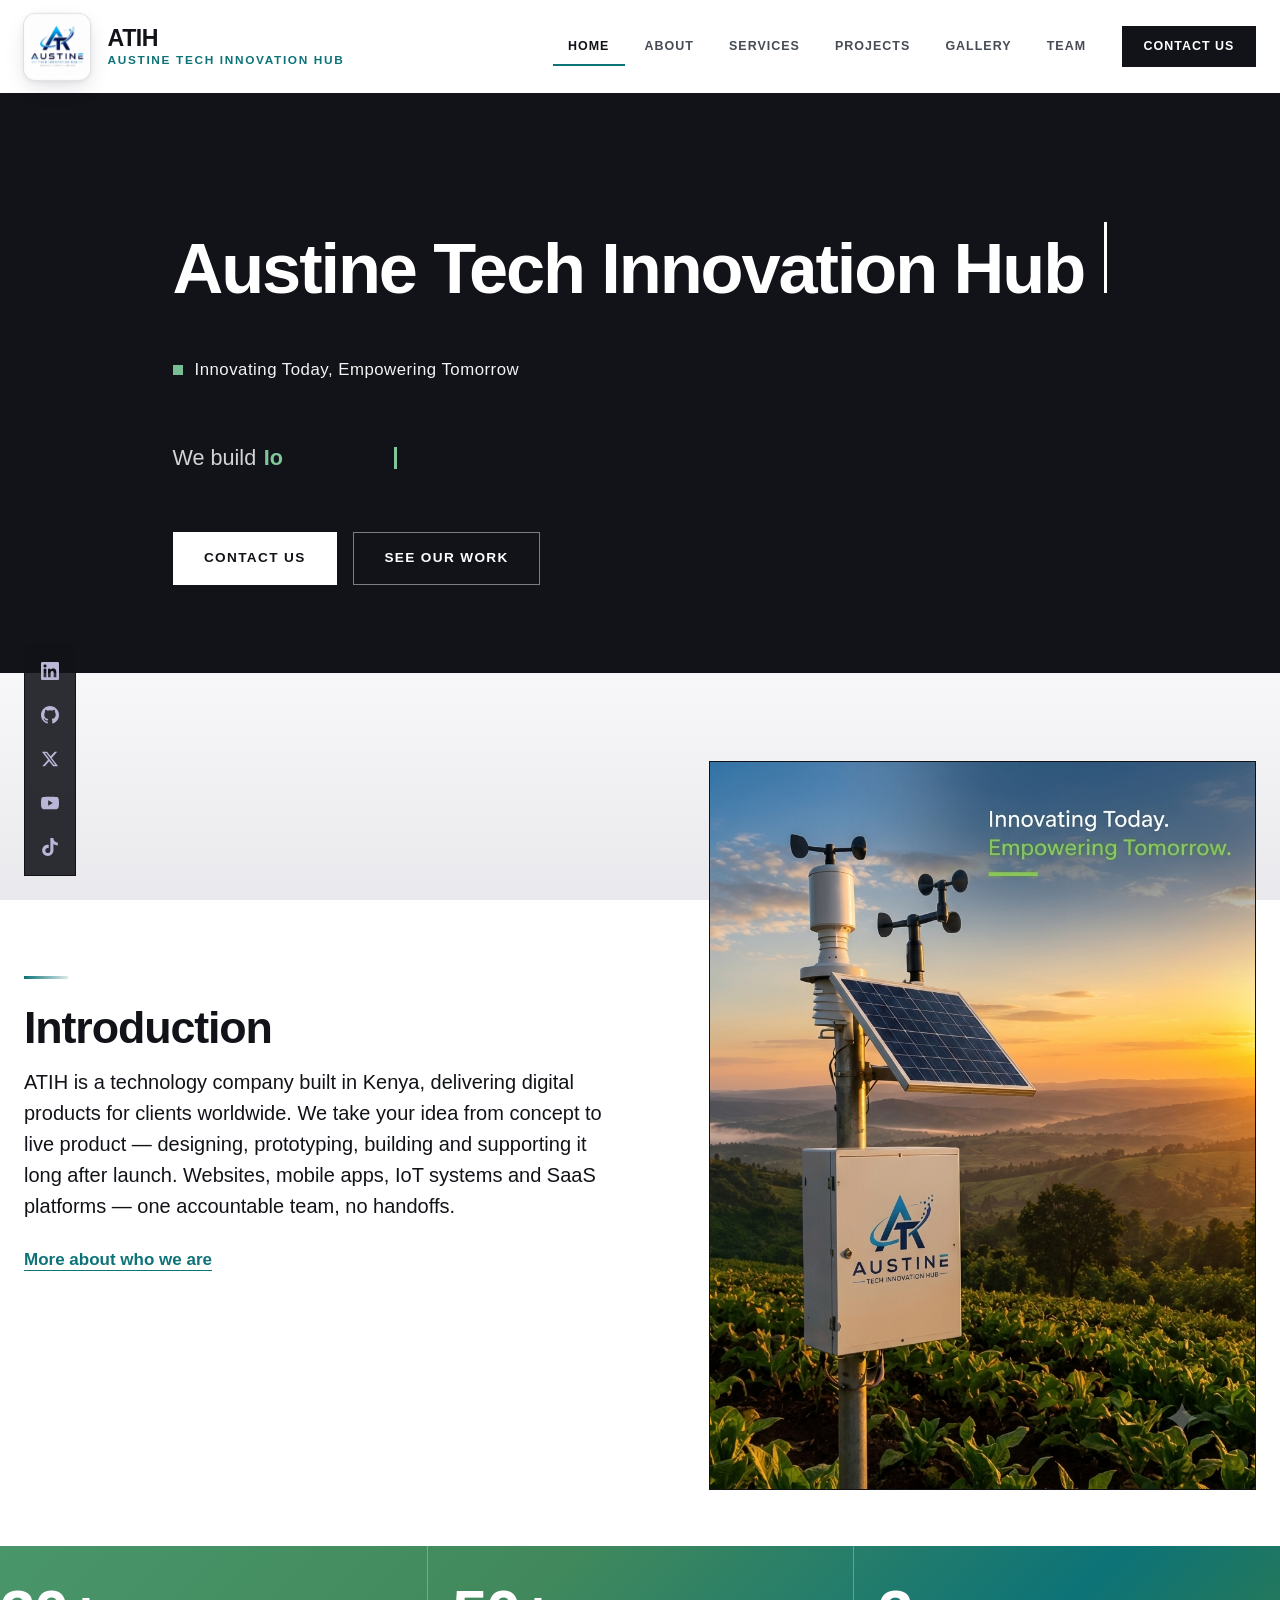
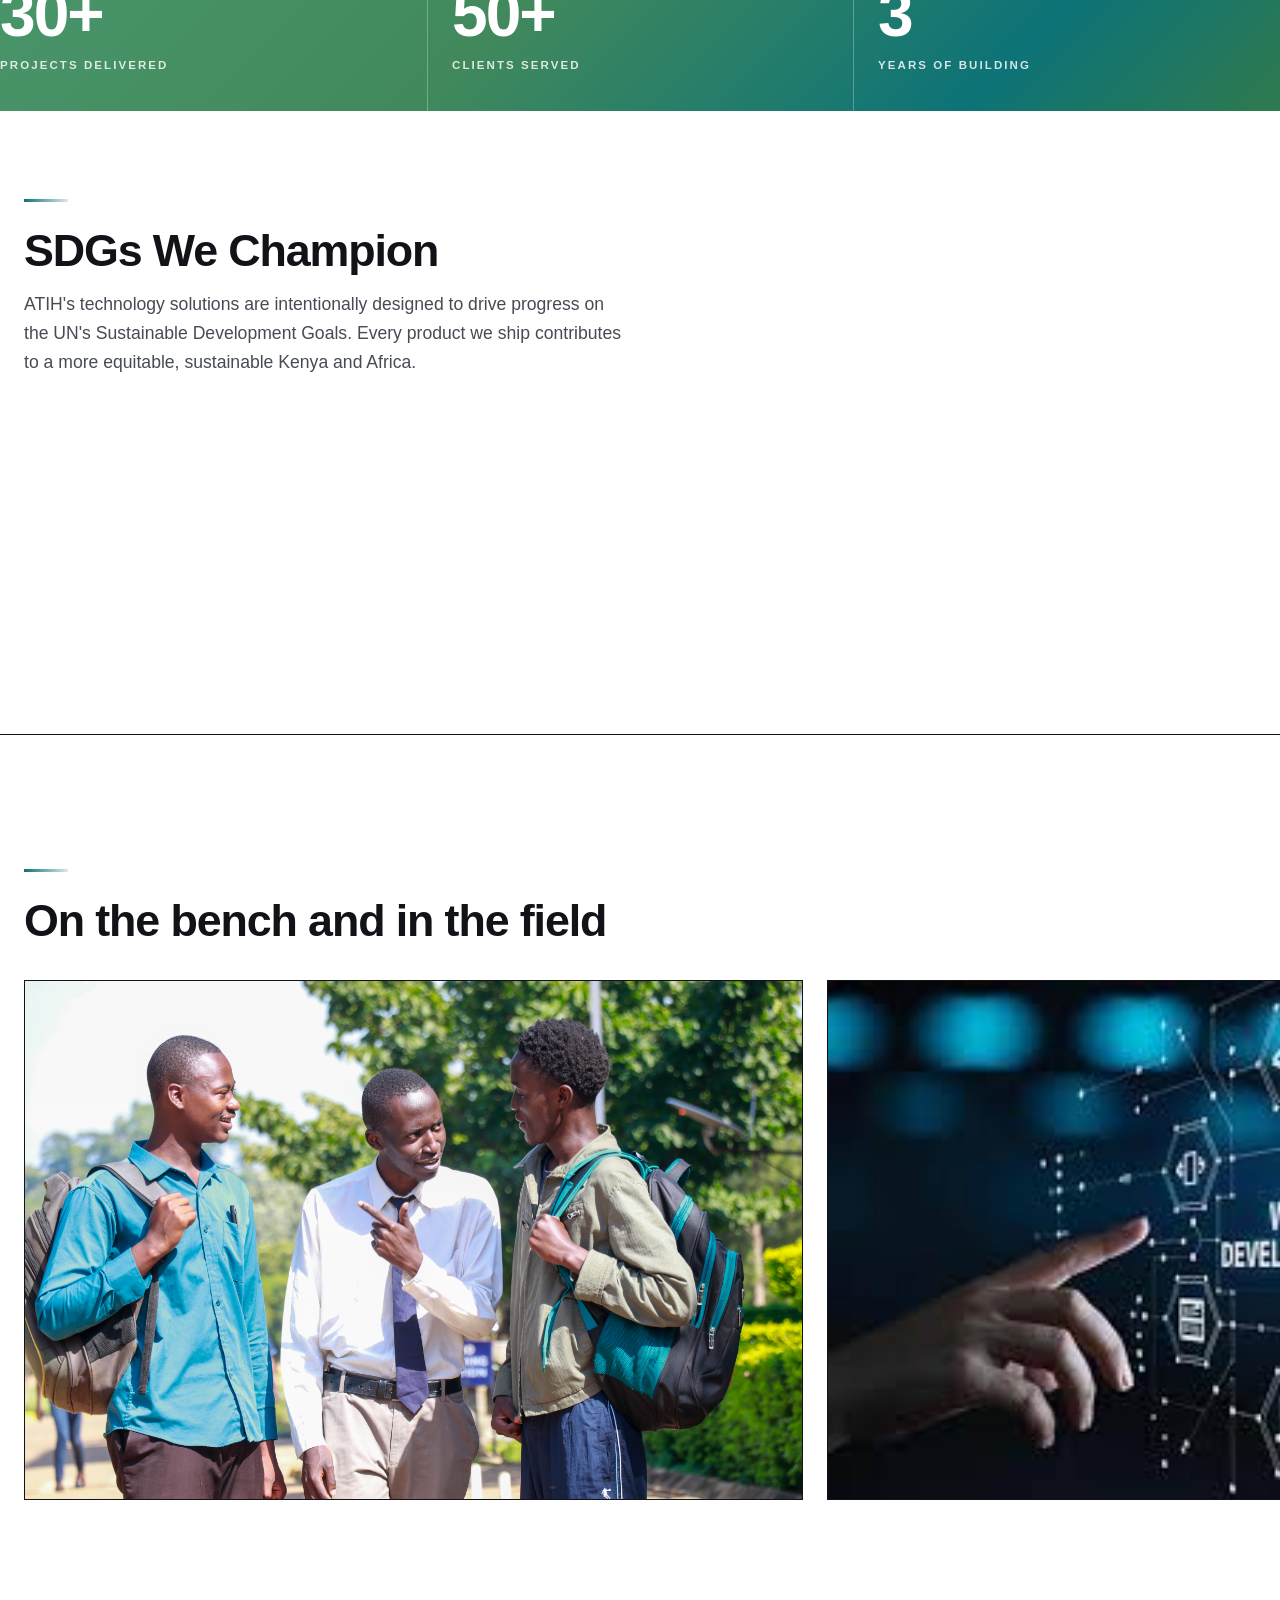
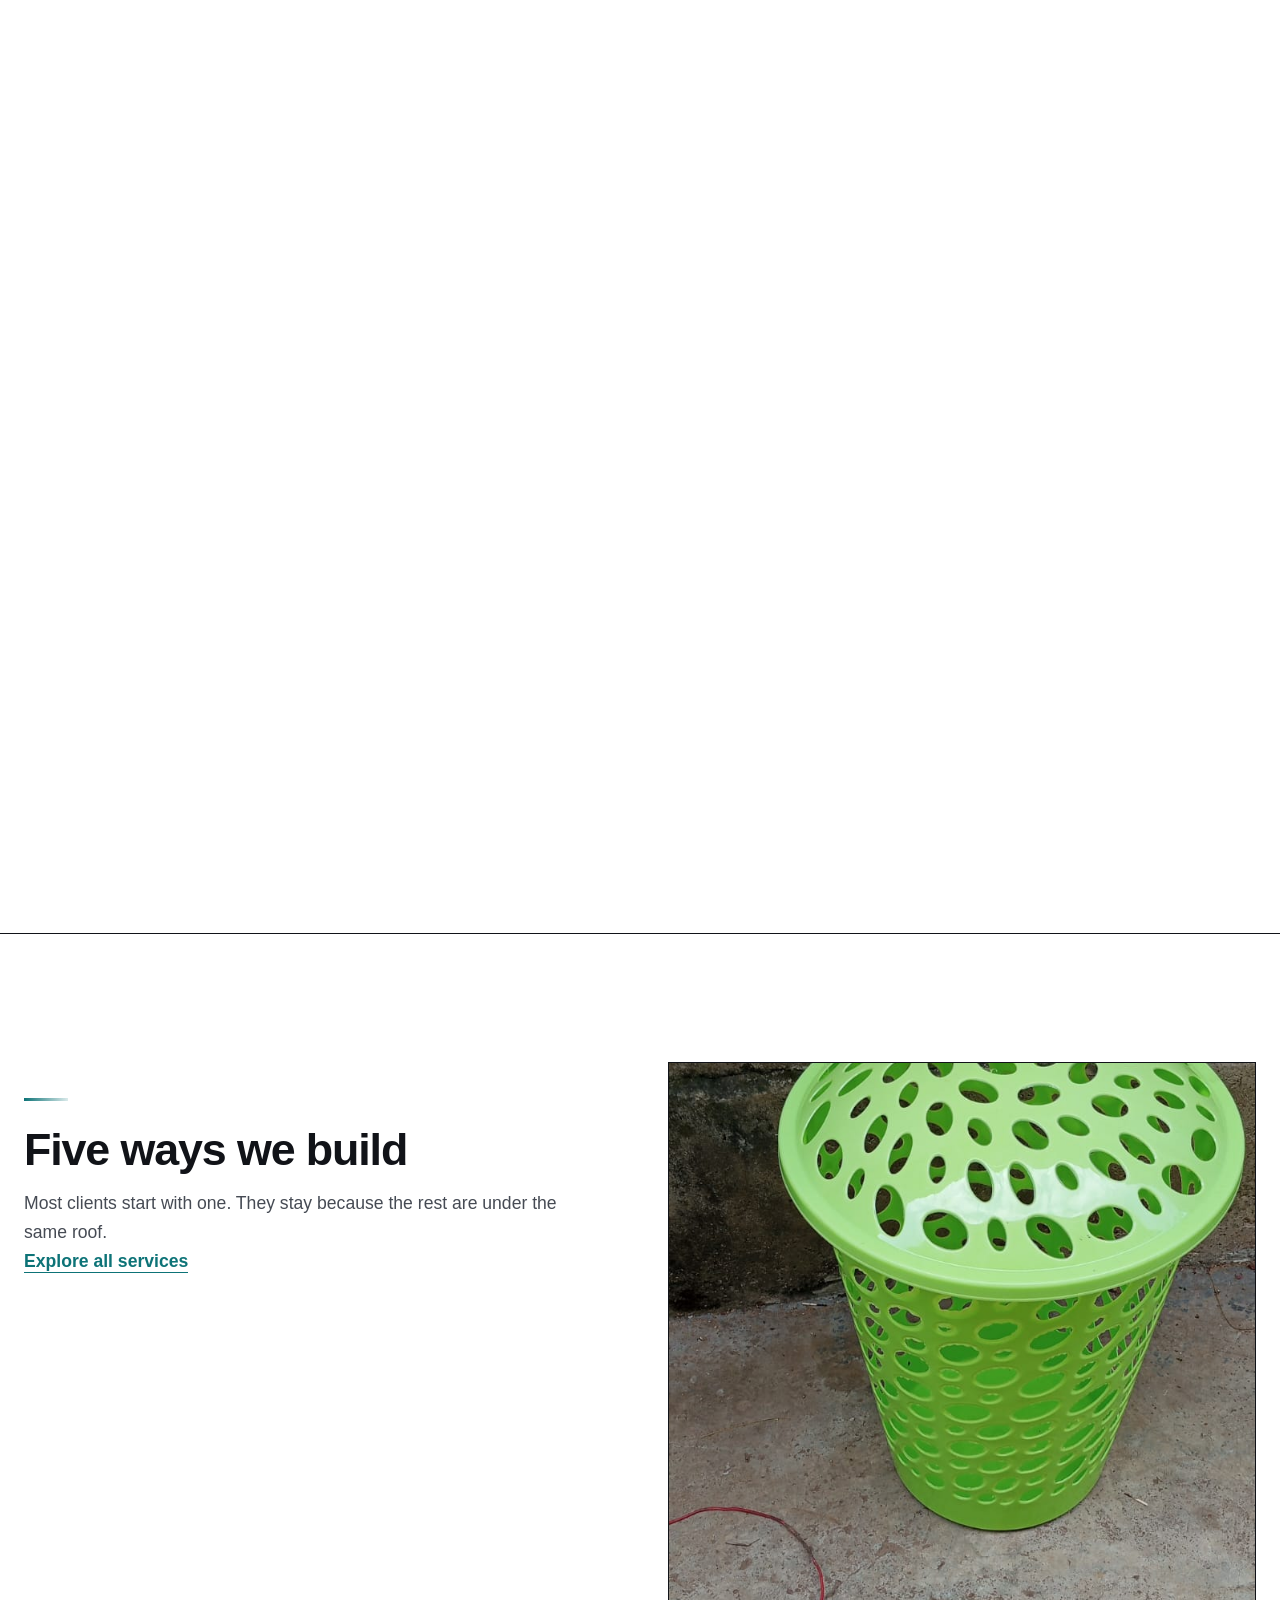
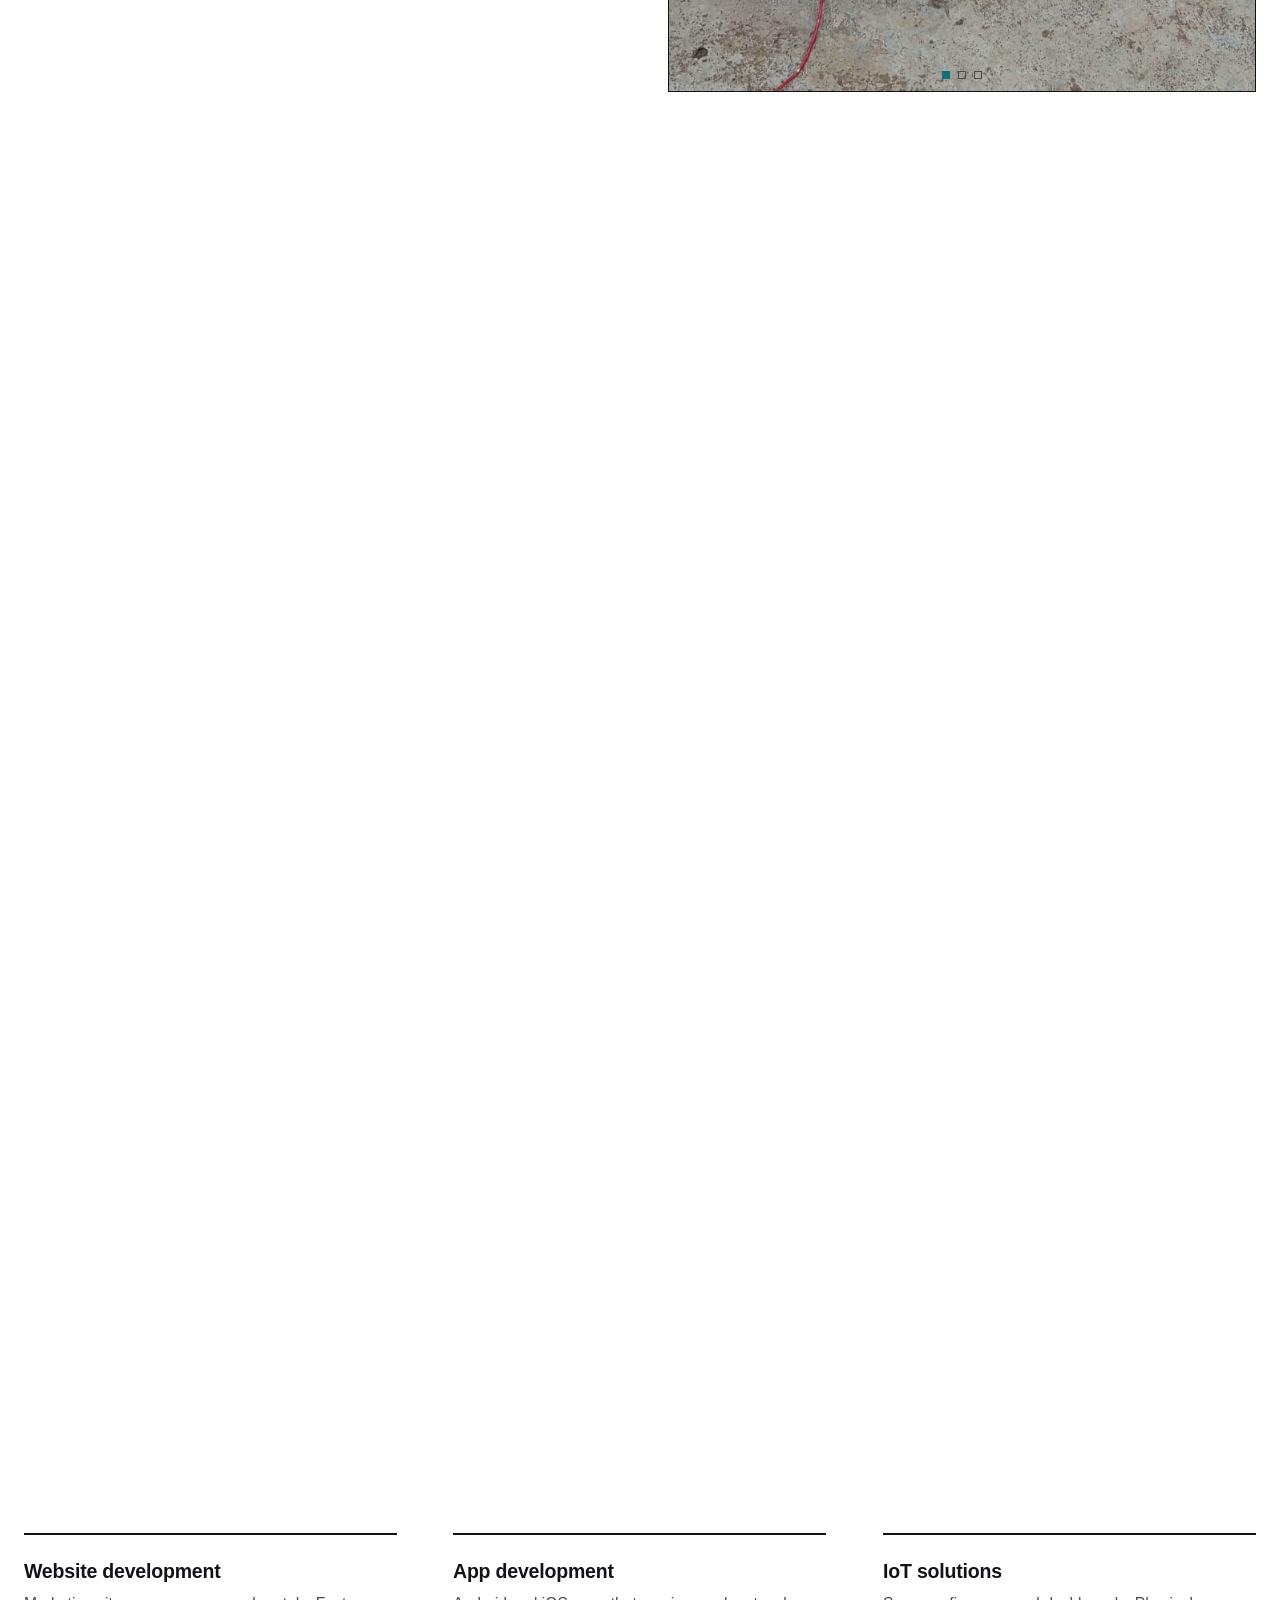
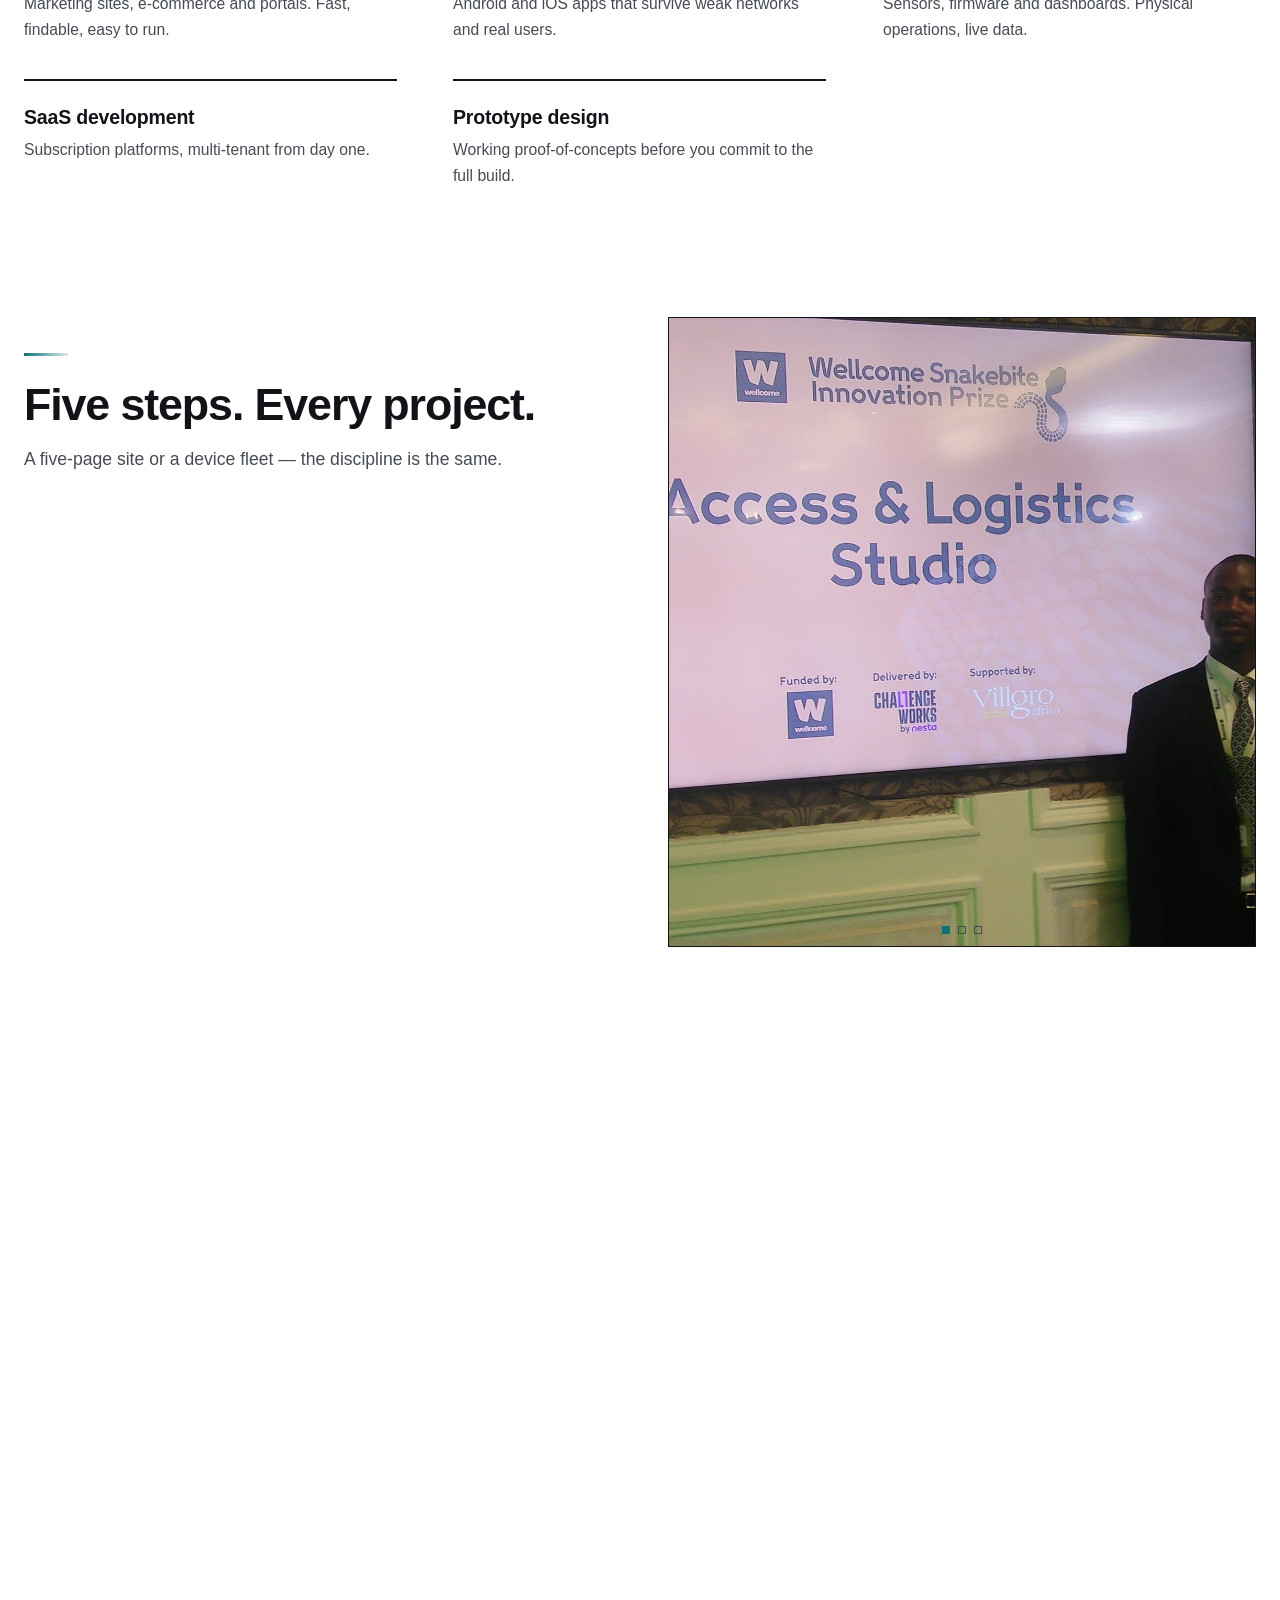
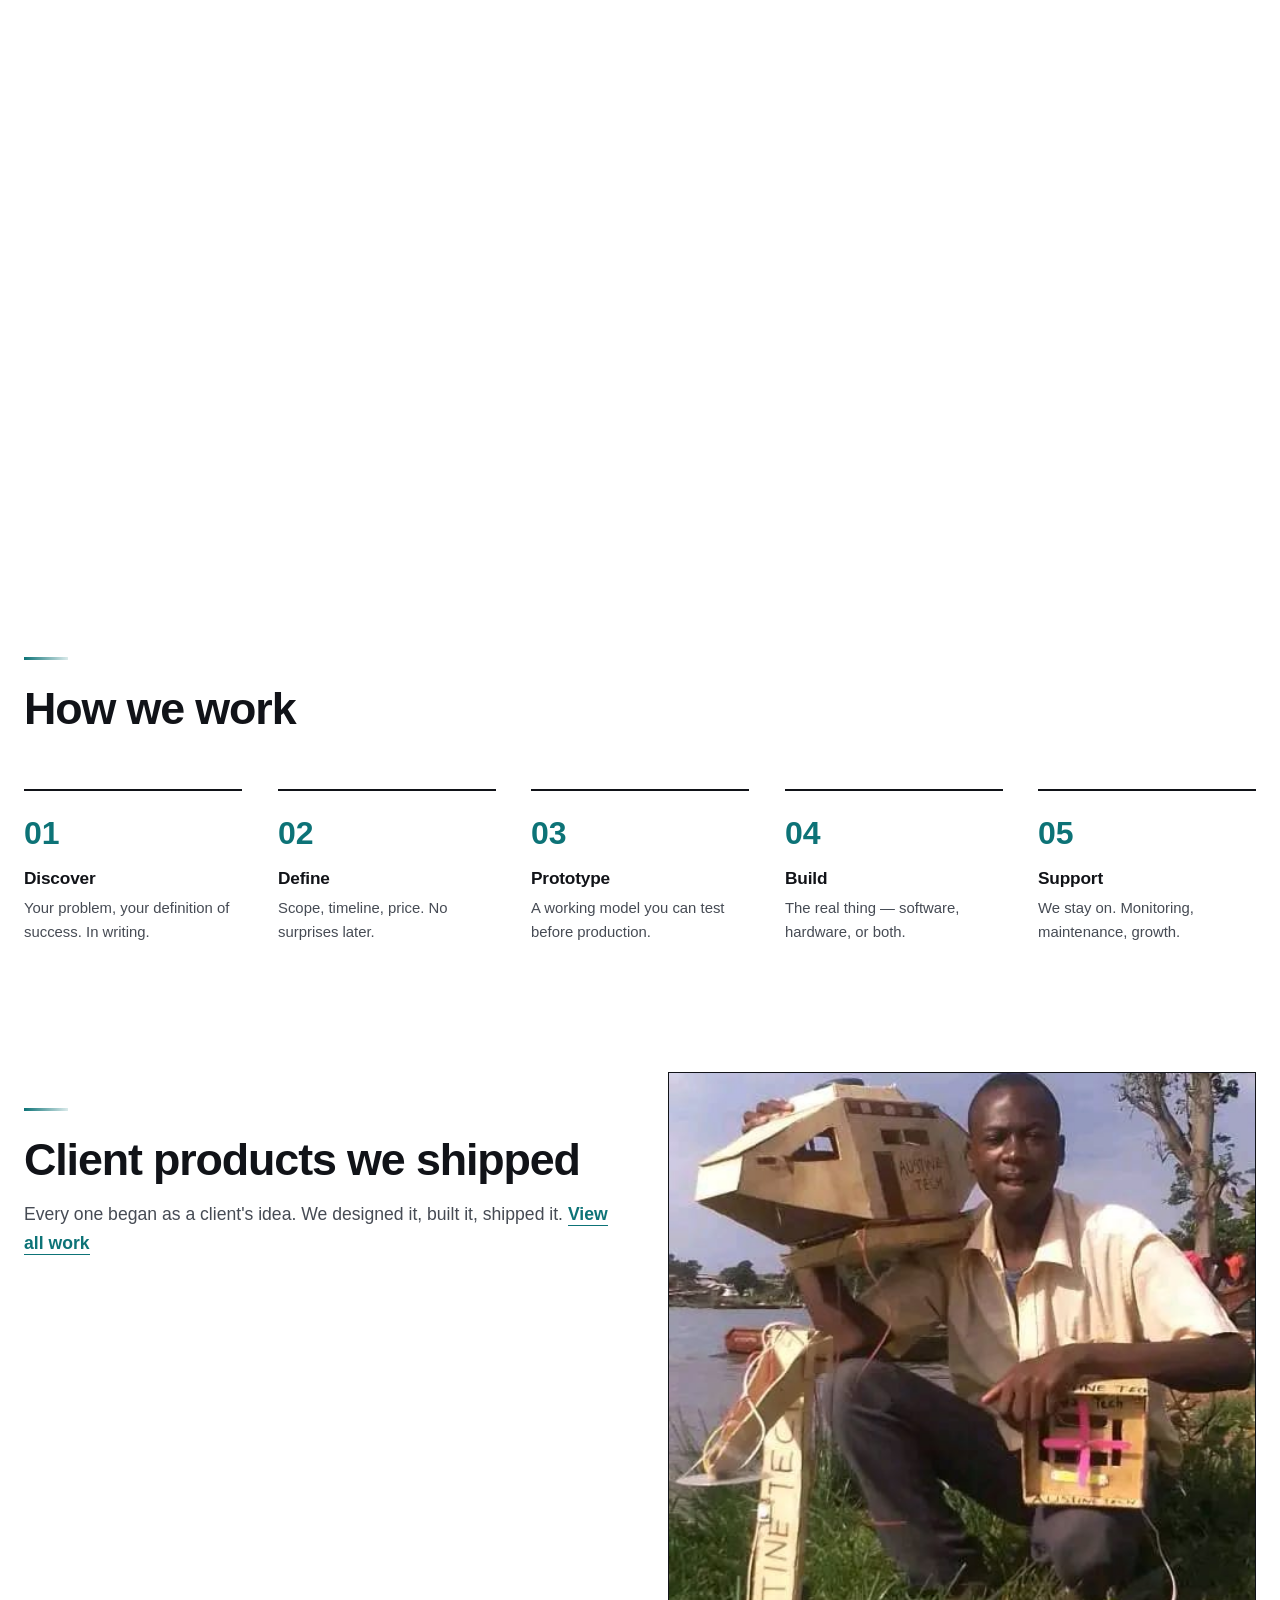
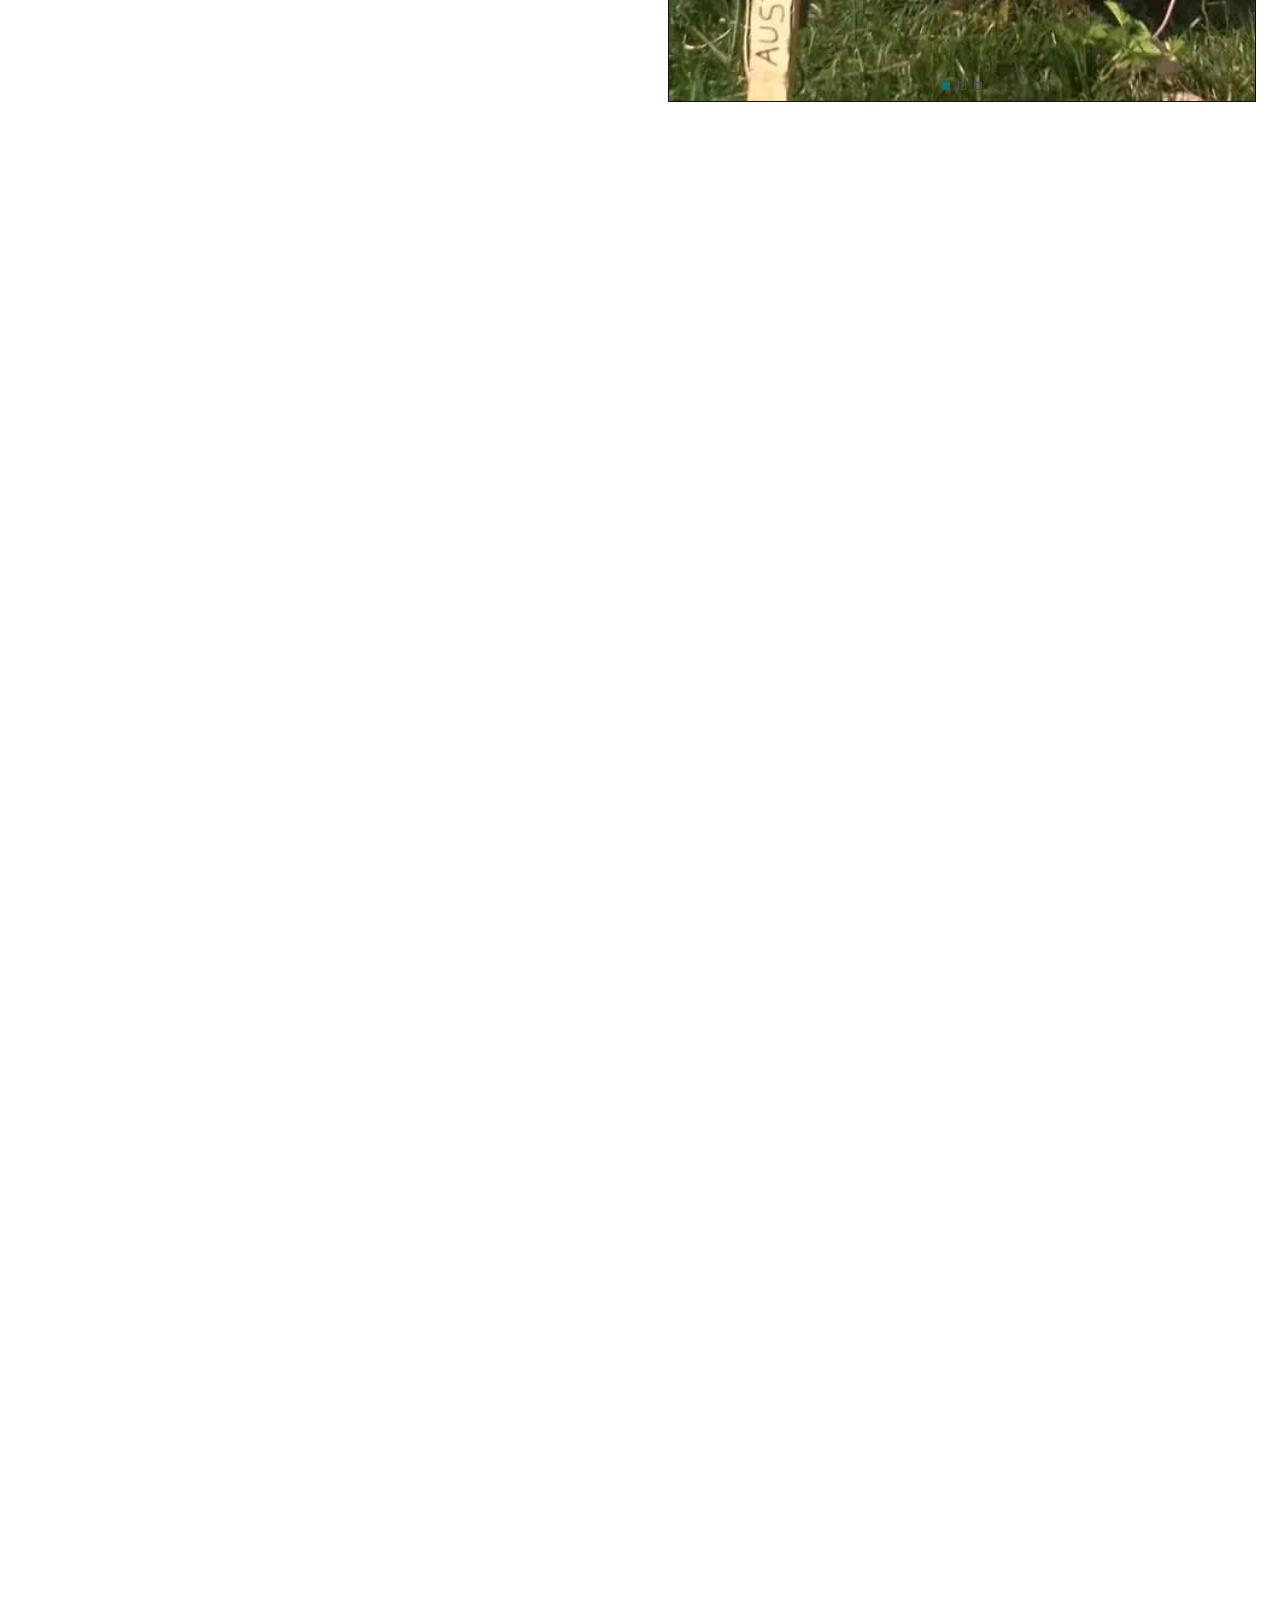
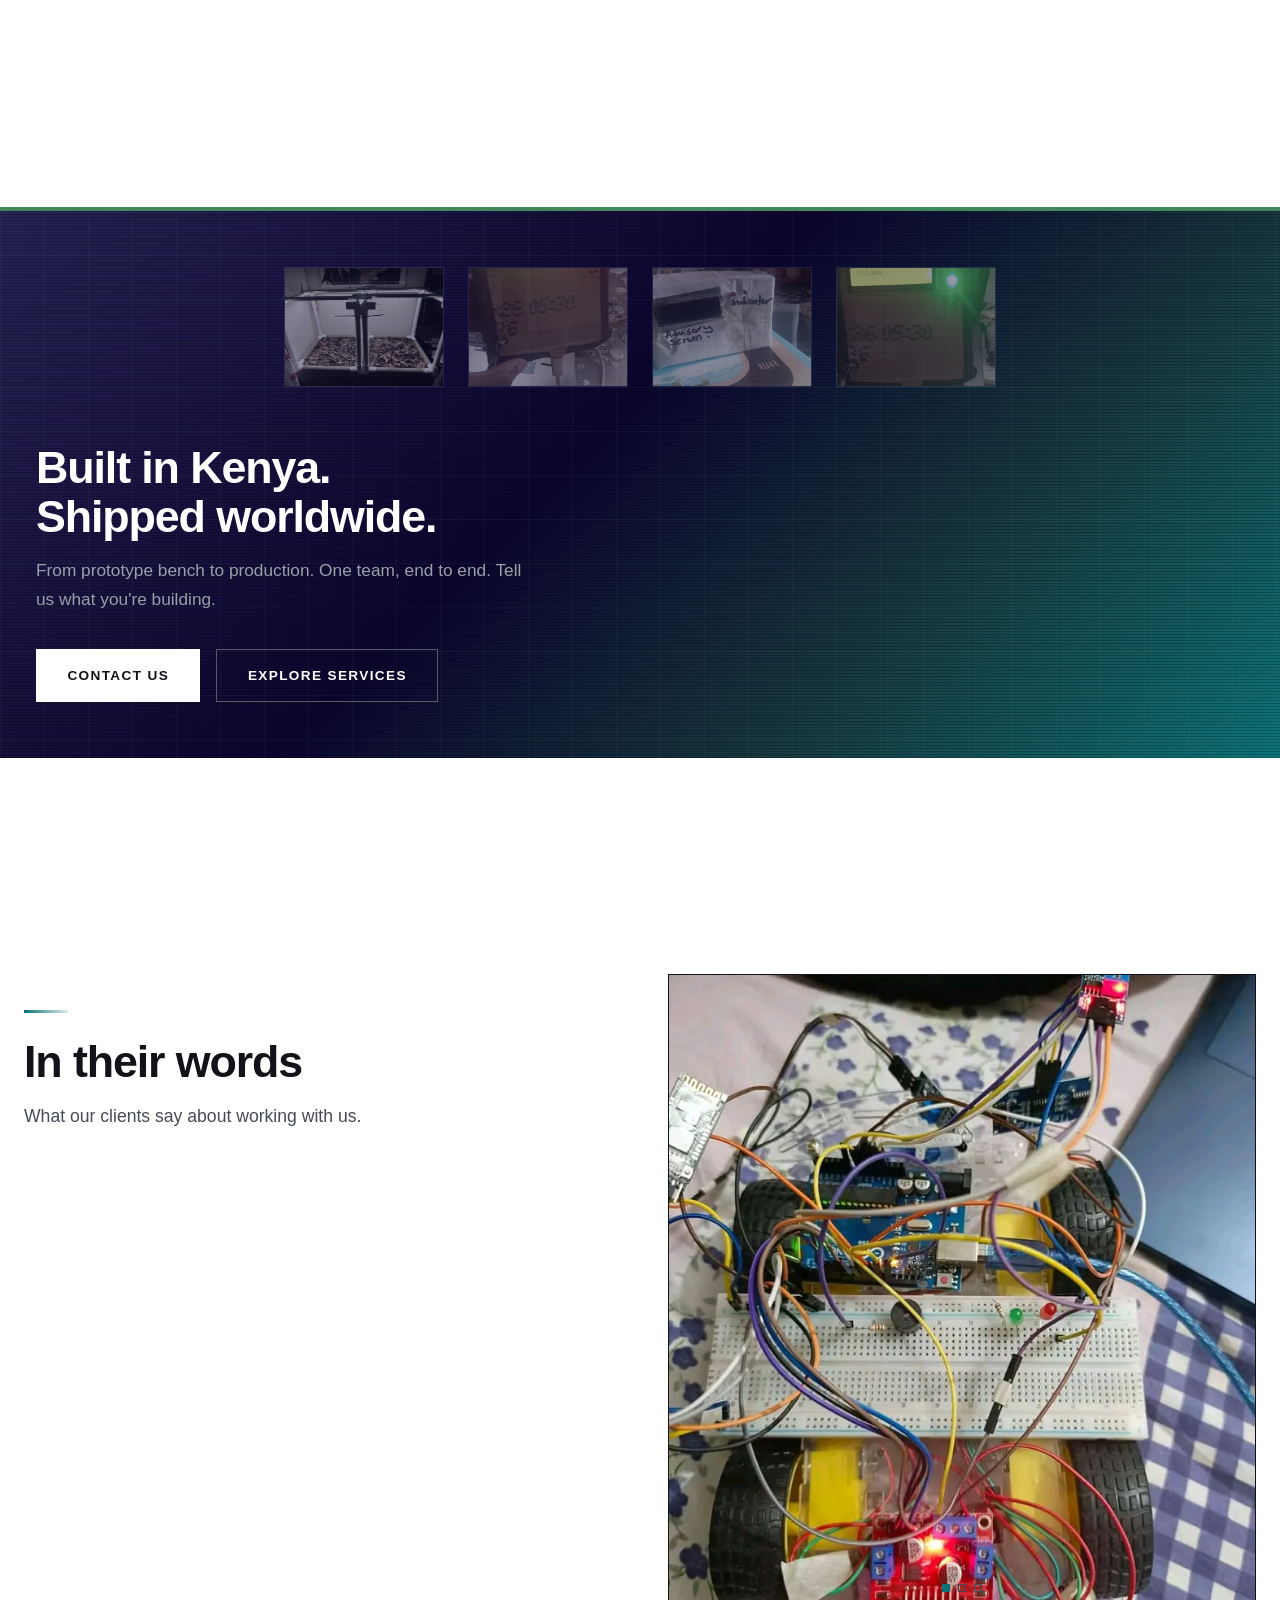
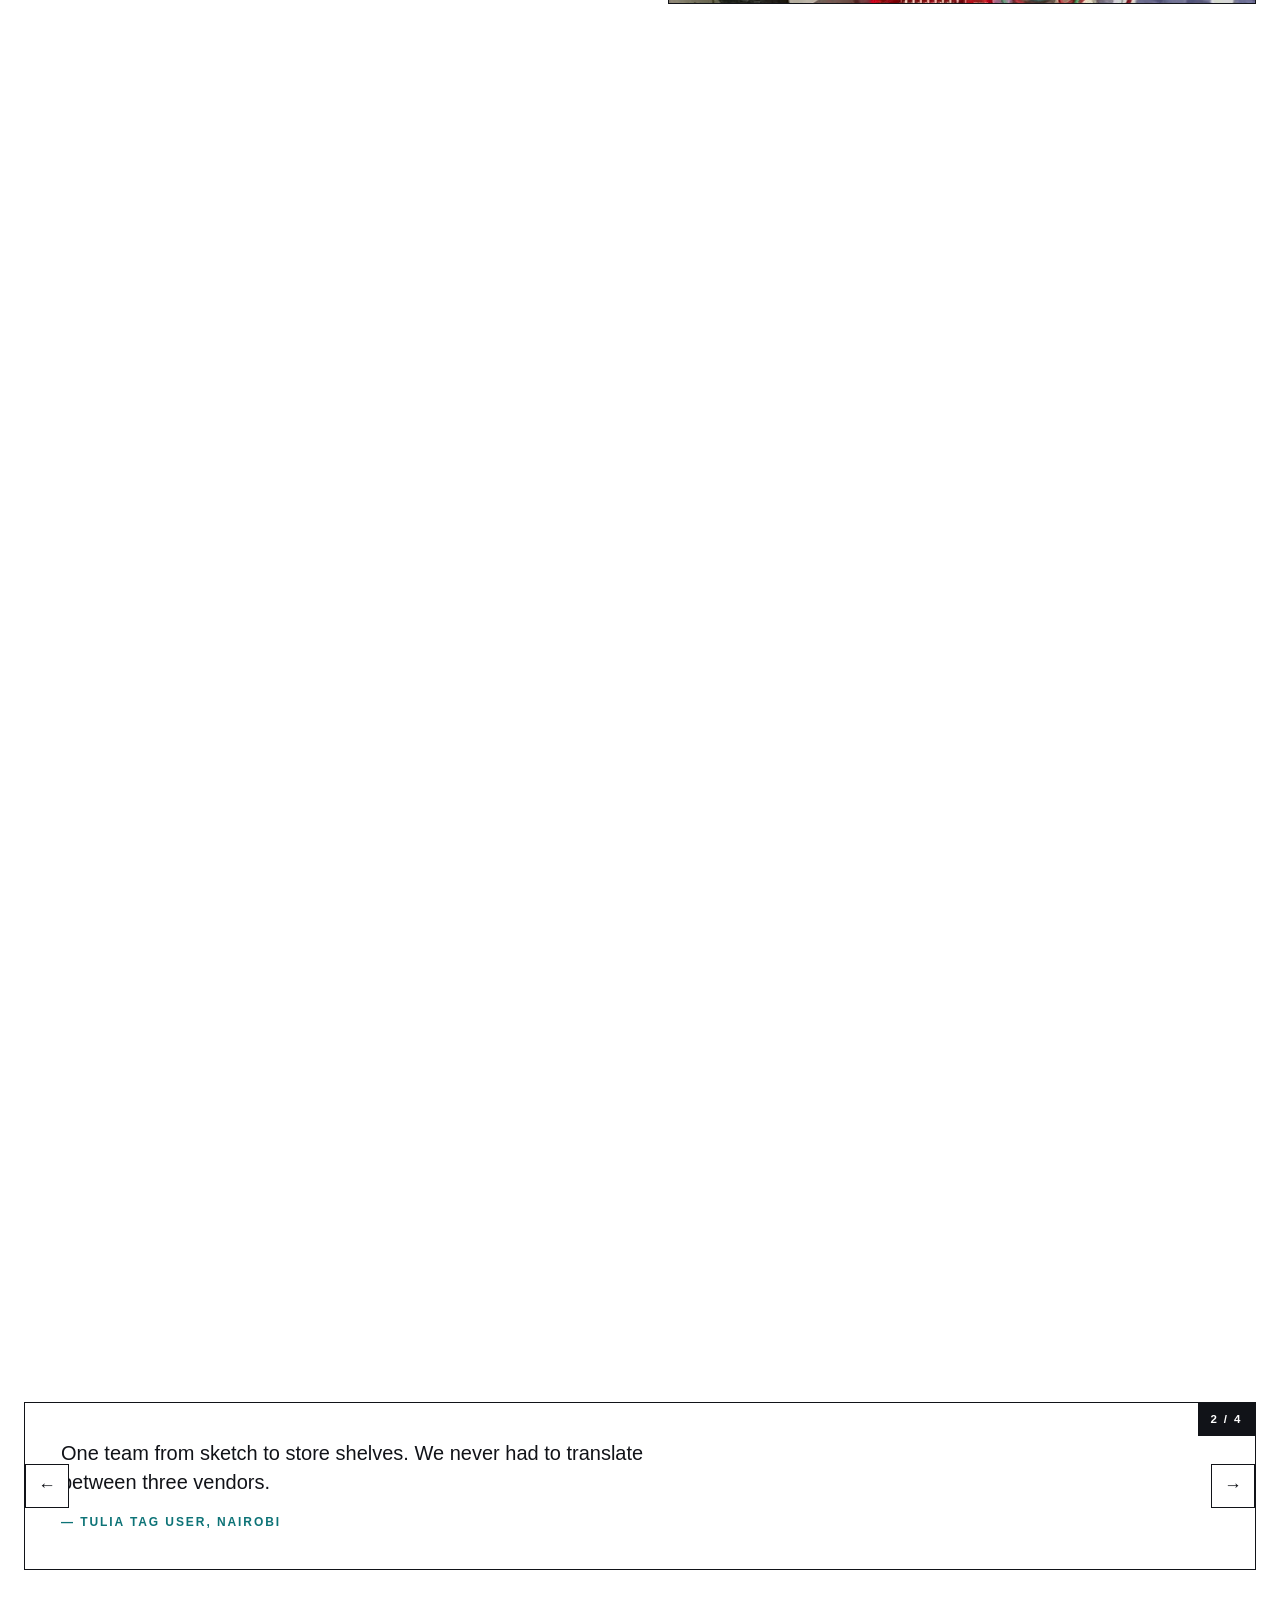
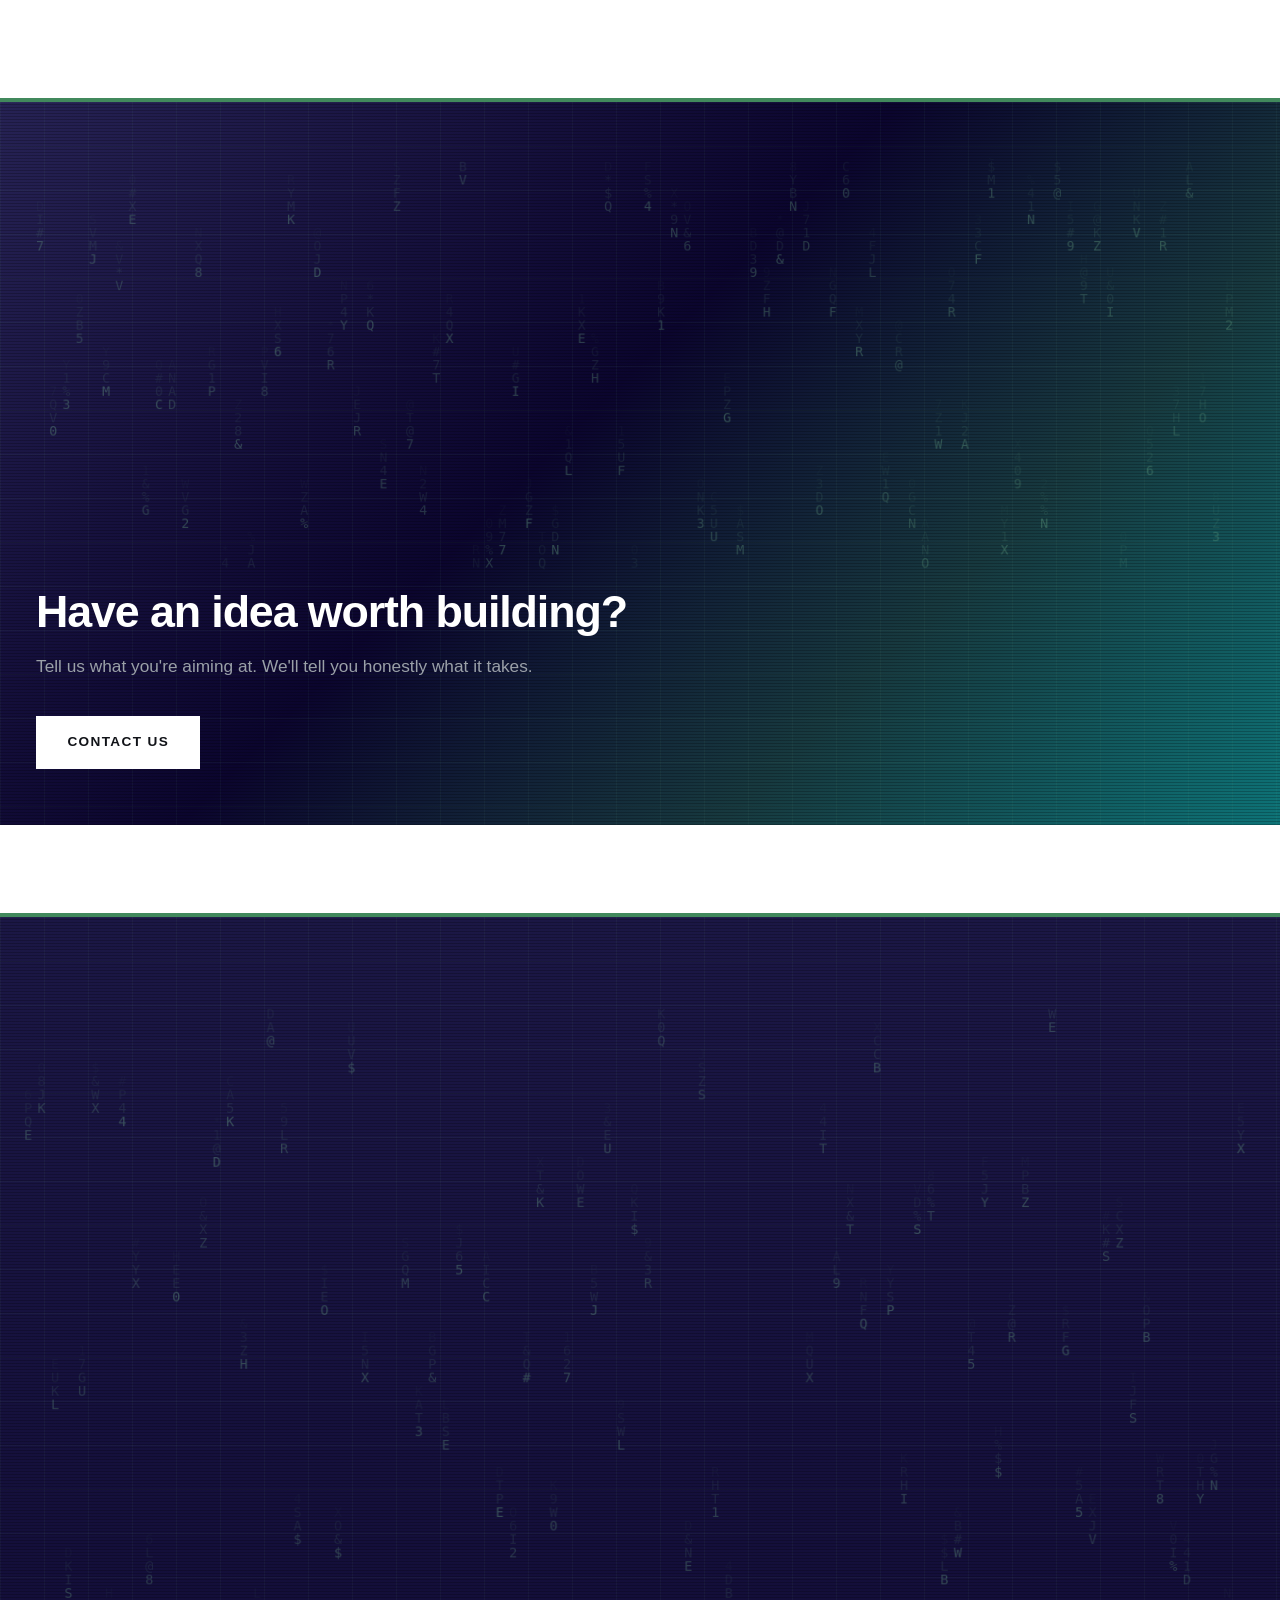
==== commit 44ad8cf8: "Changes to index.html" ====
--- a/index.html
+++ b/index.html
@@ -19,16 +19,32 @@
   <a class="skip-link" href="#main-content">Skip to content</a>
 
   <header class="site-header">
-    <a class="brand-block" href="index.html" aria-label="ATIH home">
-      <span class="brand-name">ATIH</span>
-      <span class="brand-full">Austine Tech Innovation Hub</span>
+    <a class="brand-block" href="index.html" aria-label="ATIH — Austine Tech Innovation Hub">
+      <div class="brand-scene" aria-hidden="true">
+        <div class="brand-card">
+          <div class="brand-face brand-front">
+            <img class="brand-logo-img" src="images/logo-austine-hub.jpg" alt="ATIH Logo" width="66" height="66">
+          </div>
+          <div class="brand-face brand-back">
+            <span class="brand-slogan">
+              <span class="slogan-line">Innovating Today,</span>
+              <span class="slogan-line">Empowering Tomorrow</span>
+            </span>
+          </div>
+        </div>
+      </div>
+      <div class="brand-text">
+        <span class="brand-name">ATIH</span>
+        <span class="brand-full">Austine Tech Innovation Hub</span>
+      </div>
     </a>
     <nav class="site-nav" id="site-nav" aria-label="Main navigation">
       <ul class="nav-list">
         <li class="nav-item"><a class="nav-link" href="index.html">Home</a></li>
         <li class="nav-item"><a class="nav-link" href="about.html">About</a></li>
         <li class="nav-item"><a class="nav-link" href="services/index.html">Services</a></li>
-        <li class="nav-item"><a class="nav-link" href="work.html">Work</a></li>
+        <li class="nav-item"><a class="nav-link" href="work.html">Projects</a></li>
+        <li class="nav-item"><a class="nav-link" href="gallery.html">Gallery</a></li>
         <li class="nav-item"><a class="nav-link" href="team.html">Team</a></li>
         <li class="nav-item"><a class="nav-link nav-cta" href="contact.html">Contact us</a></li>
       </ul>
@@ -44,11 +60,11 @@
     <section class="hero">
       <div class="hero-bg" aria-hidden="true">
         <div class="hero-bg-layer active" style="background-image: url('images/team-working-together.jpg')"></div>
-        <div class="hero-bg-layer" style="background-image: url('images/web-development.jpg')"></div>
-        <div class="hero-bg-layer" style="background-image: url('images/app-UI.jpg')"></div>
+        <div class="hero-bg-layer" style="background-image: url('images\gallery-prototyping-3.jpg')"></div>
+        <div class="hero-bg-layer" style="background-image: url('images\phone-0019.jpg')"></div>
         <div class="hero-bg-layer" style="background-image: url('images/gallery-prototyping-1.jpg')"></div>
         <div class="hero-bg-layer" style="background-image: url('images/gallery-workspace-1.jpg')"></div>
-        <div class="hero-bg-layer" style="background-image: url('images/ai-generated-banner.png')"></div>
+        <div class="hero-bg-layer" style="background-image: url('images\phone-0024.jpg')"></div>
       </div>
       <div class="hero-inner">
         <h1 class="hero-title typewriter-title">
@@ -64,21 +80,23 @@
           <a class="button-secondary" href="work.html">See our work</a>
         </p>
       </div>
-      <div class="sdg-ticker" aria-label="UN Sustainable Development Goals we support">
-        <div class="sdg-track">
-          <span>No Poverty</span><span>Zero Hunger</span><span>Good Health &amp; Well-being</span><span>Quality Education</span><span>Gender Equality</span><span>Clean Water &amp; Sanitation</span><span>Affordable &amp; Clean Energy</span><span>Decent Work &amp; Economic Growth</span><span>Industry, Innovation &amp; Infrastructure</span><span>Reduced Inequalities</span>
-          <span>No Poverty</span><span>Zero Hunger</span><span>Good Health &amp; Well-being</span><span>Quality Education</span><span>Gender Equality</span><span>Clean Water &amp; Sanitation</span><span>Affordable &amp; Clean Energy</span><span>Decent Work &amp; Economic Growth</span><span>Industry, Innovation &amp; Infrastructure</span><span>Reduced Inequalities</span>
-        </div>
-      </div>
-    </section>
+    </section>
+
 
     <!-- ============ INTRO ============ -->
     <section class="section section-intro">
-      <div class="section-head" data-animate>
-        <span class="accent-bar"></span>
-        <h2 class="section-title">Introduction</h2>
-        <p class="intro-text">ATIH is a 20+ person product development company based in Kenya, shipping for clients worldwide. You bring the idea — we design it, prototype it, build it, and stay on after launch. Websites, mobile apps, IoT systems and SaaS platforms — one accountable team.</p>
-        <p class="intro-more"><a class="text-link" href="about.html">More about who we are</a></p>
+      <div class="intro-grid">
+        <div class="intro-content" data-animate>
+          <span class="accent-bar"></span>
+          <h2 class="section-title">Introduction</h2>
+          <p class="intro-text">ATIH is a technology company built in Kenya, delivering digital products for clients worldwide. We take your idea from concept to live product — designing, prototyping, building and supporting it long after launch. Websites, mobile apps, IoT systems and SaaS platforms — one accountable team, no handoffs.</p>
+          <p class="intro-more"><a class="text-link" href="about.html">More about who we are</a></p>
+        </div>
+        <div class="intro-media" data-animate style="--motion-delay: 90ms;">
+          <figure class="intro-figure">
+            <img src="images/ai-generated-banner.png" alt="ATIH innovation and technology" loading="lazy" decoding="async" width="448" height="600">
+          </figure>
+        </div>
       </div>
     </section>
 
@@ -98,7 +116,58 @@
       </div>
     </section>
 
-    <!-- ============ HORIZONTAL SCROLL GALLERY ============ -->
+    <!-- ============ SDGs ============ -->
+    <section class="section sdg-section" aria-labelledby="sdg-heading">
+      <div class="section-head">
+        <span class="accent-bar"></span>
+        <h2 class="section-title" id="sdg-heading">SDGs We Champion</h2>
+        <p class="section-text">ATIH's technology solutions are intentionally designed to drive progress on the UN's Sustainable Development Goals. Every product we ship contributes to a more equitable, sustainable Kenya and Africa.</p>
+      </div>
+      <div class="sdg-grid">
+        <div class="sdg-card" data-animate>
+          <span class="sdg-number">1</span>
+          <span class="sdg-name">No Poverty</span>
+        </div>
+        <div class="sdg-card" data-animate style="--motion-delay:40ms">
+          <span class="sdg-number">2</span>
+          <span class="sdg-name">Zero Hunger</span>
+        </div>
+        <div class="sdg-card" data-animate style="--motion-delay:80ms">
+          <span class="sdg-number">3</span>
+          <span class="sdg-name">Good Health &amp; Well-being</span>
+        </div>
+        <div class="sdg-card" data-animate style="--motion-delay:120ms">
+          <span class="sdg-number">4</span>
+          <span class="sdg-name">Quality Education</span>
+        </div>
+        <div class="sdg-card" data-animate style="--motion-delay:160ms">
+          <span class="sdg-number">5</span>
+          <span class="sdg-name">Gender Equality</span>
+        </div>
+        <div class="sdg-card" data-animate style="--motion-delay:200ms">
+          <span class="sdg-number">6</span>
+          <span class="sdg-name">Clean Water &amp; Sanitation</span>
+        </div>
+        <div class="sdg-card" data-animate style="--motion-delay:240ms">
+          <span class="sdg-number">7</span>
+          <span class="sdg-name">Affordable &amp; Clean Energy</span>
+        </div>
+        <div class="sdg-card" data-animate style="--motion-delay:280ms">
+          <span class="sdg-number">8</span>
+          <span class="sdg-name">Decent Work &amp; Economic Growth</span>
+        </div>
+        <div class="sdg-card" data-animate style="--motion-delay:320ms">
+          <span class="sdg-number">9</span>
+          <span class="sdg-name">Industry, Innovation &amp; Infrastructure</span>
+        </div>
+        <div class="sdg-card" data-animate style="--motion-delay:360ms">
+          <span class="sdg-number">10</span>
+          <span class="sdg-name">Reduced Inequalities</span>
+        </div>
+      </div>
+    </section>
+
+
     <section class="scroll-gallery-section" data-horizontal-scroll>
       <div class="scroll-gallery-sticky">
         <div class="scroll-gallery-head">
@@ -371,7 +440,8 @@
       <div class="footer-column">
         <p class="footer-heading">Resources</p>
         <ul class="footer-list">
-          <li><a class="footer-link" href="work.html">Work</a></li>
+          <li><a class="footer-link" href="work.html">Projects</a></li>
+          <li><a class="footer-link" href="gallery.html">Gallery</a></li>
           <li><a class="footer-link" href="insights.html">Insights</a></li>
         </ul>
       </div>
--- a/css/styles.css
+++ b/css/styles.css
@@ -143,27 +143,134 @@
   gap: var(--space-3);
   max-width: 1280px;
   margin: 0 auto;
-  padding: 1.1rem var(--space-3);
+  padding: 0.85rem var(--space-3);
+  min-height: 88px;
   background: var(--paper);
   border-bottom: var(--rule-strong);
 }
 
-.brand-block { display: flex; flex-direction: column; line-height: 1.1; }
+.brand-block {
+  display: inline-flex;
+  align-items: center;
+  gap: 1.1rem;
+  line-height: 1.15;
+  text-decoration: none;
+  box-shadow: none;
+}
+
+/* 3D Rotating Logo Card (enlarged with white card & navy blue typography) */
+.brand-scene {
+  width: 66px;
+  height: 66px;
+  perspective: 800px;
+  flex-shrink: 0;
+  position: relative;
+}
+
+.brand-card {
+  width: 100%;
+  height: 100%;
+  position: relative;
+  transform-style: preserve-3d;
+  animation: flipBrandLogo 8s infinite ease-in-out;
+  transition: transform 0.4s var(--ease);
+}
+
+.brand-block:hover .brand-card {
+  animation-play-state: paused;
+}
+
+.brand-face {
+  position: absolute;
+  inset: 0;
+  width: 100%;
+  height: 100%;
+  display: flex;
+  justify-content: center;
+  align-items: center;
+  backface-visibility: hidden;
+  -webkit-backface-visibility: hidden;
+  border-radius: 12px;
+  border: 1px solid rgba(23, 18, 60, 0.14);
+  background: #ffffff;
+  box-shadow: 0 8px 24px -4px rgba(23, 18, 60, 0.14), 0 2px 6px rgba(23, 18, 60, 0.06);
+  overflow: hidden;
+  margin: 0;
+  padding: 0;
+}
+
+.brand-front {
+  transform: rotateX(0deg) translateZ(24px);
+}
+
+.brand-back {
+  transform: rotateX(180deg) translateZ(24px);
+  background: #ffffff;
+  border: 1px solid rgba(23, 18, 60, 0.16);
+  padding: 6px 4px;
+}
+
+.brand-logo-img {
+  width: 100%;
+  height: 100%;
+  object-fit: cover;
+  display: block;
+  margin: 0;
+}
+
+.brand-slogan {
+  display: flex;
+  flex-direction: column;
+  align-items: center;
+  justify-content: center;
+  width: 100%;
+  margin: 0;
+  padding: 0;
+  gap: 4px;
+  text-align: center;
+}
+
+.slogan-line {
+  margin: 0;
+  padding: 0;
+  font-size: 0.54rem;
+  font-weight: 750;
+  color: #17123c;
+  line-height: 1.15;
+  letter-spacing: 0.01em;
+  text-transform: uppercase;
+  display: block;
+}
+
+@keyframes flipBrandLogo {
+  0%, 35% { transform: rotateX(0deg); }
+  50%, 85% { transform: rotateX(180deg); }
+  100% { transform: rotateX(360deg); }
+}
+
+.brand-text {
+  display: flex;
+  flex-direction: column;
+  margin: 0;
+}
 
 .brand-name {
-  font-weight: 700;
-  font-size: 1.35rem;
-  letter-spacing: 0.01em;
+  margin: 0;
+  font-weight: 800;
+  font-size: 1.45rem;
+  letter-spacing: -0.02em;
   color: var(--ink);
+  line-height: 1.05;
 }
 
 .brand-full {
-  font-size: 0.62rem;
-  letter-spacing: 0.22em;
-  text-transform: uppercase;
-  color: var(--ink-faint);
-  font-weight: 500;
-  margin-top: 0.2rem;
+  margin: 0;
+  margin-top: 0.25rem;
+  font-size: 0.74rem;
+  letter-spacing: 0.14em;
+  text-transform: uppercase;
+  color: var(--accent);
+  font-weight: 650;
 }
 
 .nav-list {
@@ -186,13 +293,14 @@
 
 .nav-link:hover { color: var(--ink); }
 
-/* current page: teal underline, no background pill */
-body[data-page="home"] a[href="index.html"],
-body[data-page="about"] a[href="about.html"],
-body[data-page="services"] a[href="services/index.html"],
-body[data-page="work"] a[href="work.html"],
-body[data-page="team"] a[href="team.html"],
-body[data-page="contact"] a[href="contact.html"] {
+/* current page: teal underline on nav links only, no background pill */
+body[data-page="home"] .nav-link[href="index.html"],
+body[data-page="about"] .nav-link[href="about.html"],
+body[data-page="services"] .nav-link[href="services/index.html"],
+body[data-page="work"] .nav-link[href="work.html"],
+body[data-page="gallery"] .nav-link[href="gallery.html"],
+body[data-page="team"] .nav-link[href="team.html"],
+body[data-page="contact"] .nav-link[href="contact.html"] {
   color: var(--ink);
   box-shadow: inset 0 -2px 0 var(--accent);
 }
@@ -247,14 +355,31 @@
 
 .section-text { font-size: 1.1rem; color: var(--ink-soft); max-width: var(--measure); }
 
-/* Homepage intro: the "who we are" paragraph right under the hero */
+/* Homepage intro: two-column layout with image */
+.section-intro .intro-grid {
+  display: grid;
+  grid-template-columns: 1.15fr 1fr;
+  gap: var(--space-5);
+  align-items: center;
+}
+.section-intro .intro-content { max-width: 640px; }
 .section-intro .intro-text {
-  font-size: 1.3rem;
+  font-size: 1.25rem;
   line-height: 1.55;
   color: var(--ink);
-  max-width: 56ch;
-}
-.section-intro .intro-more { margin-top: var(--space-2); }
+  max-width: 54ch;
+}
+.section-intro .intro-more { margin-top: var(--space-3); }
+.section-intro .intro-media { position: relative; }
+.section-intro .intro-figure { margin: 0; }
+.section-intro .intro-figure img {
+  width: 100%;
+  aspect-ratio: 3 / 4;
+  object-fit: cover;
+  border: var(--rule-strong);
+  transition: border-color var(--dur) ease;
+}
+.section-intro .intro-figure:hover img { border-color: var(--accent); }
 
 .accent-bar { display: block; width: 44px; height: 3px; background: linear-gradient(90deg, var(--accent) 0%, rgba(13, 115, 119, 0.15) 100%); margin-bottom: var(--space-3); }
 
@@ -420,9 +545,60 @@
   margin-top: 0.6rem;
 }
 
+
+/* ==========================================================================
+   SDG section: numbered goal cards
+   ========================================================================== */
+.sdg-section .section-head { margin-bottom: var(--space-4); }
+
+.sdg-grid {
+  display: grid;
+  grid-template-columns: repeat(5, 1fr);
+  gap: var(--space-3);
+  padding-bottom: var(--space-5);
+}
+
+.sdg-card {
+  display: flex;
+  flex-direction: column;
+  align-items: flex-start;
+  gap: 0.6rem;
+  padding: var(--space-3) var(--space-3);
+  border: var(--rule-strong);
+  border-top: 3px solid var(--accent);
+  background: var(--paper);
+  transition: border-top-color var(--dur-fast) ease, box-shadow var(--dur-fast) ease;
+}
+.sdg-card:hover {
+  border-top-color: var(--ink);
+  box-shadow: 0 4px 18px rgba(13,115,119,0.10);
+}
+
+.sdg-number {
+  display: inline-flex;
+  align-items: center;
+  justify-content: center;
+  width: 2rem;
+  height: 2rem;
+  background: var(--accent);
+  color: #fff;
+  font-size: 0.8rem;
+  font-weight: 800;
+  letter-spacing: -0.02em;
+  flex-shrink: 0;
+}
+
+.sdg-name {
+  font-size: 0.82rem;
+  font-weight: 650;
+  color: var(--ink);
+  line-height: 1.35;
+}
+
 /* ==========================================================================
    Service grid (home): ruled blocks, no boxes, no shadows
    ========================================================================== */
+
 .service-grid {
   display: grid;
   grid-template-columns: repeat(3, 1fr);
@@ -1015,11 +1191,15 @@
   .case-study { grid-template-columns: 1fr; gap: var(--space-4); }
   .contact-details-grid { grid-template-columns: repeat(2, 1fr); }
   .footer-columns { grid-template-columns: repeat(2, 1fr); }
+  .sdg-grid { grid-template-columns: repeat(2, 1fr); }
 }
 
 @media (max-width: 820px) {
   /* iOS Safari handles fixed backgrounds poorly - let it scroll there */
   body { background-attachment: scroll; }
+
+  /* prevent any element from blowing past the viewport */
+  body, main { overflow-x: hidden; }
 
   .nav-toggle { display: inline-flex; }
 
@@ -1038,24 +1218,77 @@
   .nav-link { display: block; padding: 0.9rem 1rem; font-size: 0.85rem; border-bottom: var(--rule); }
   .nav-cta { text-align: center; margin-top: var(--space-2); }
 
-  .hero { padding-top: var(--space-5); }
+  /* hero: reduce big top/bottom padding */
+  .hero { padding: var(--space-5) var(--space-3) var(--space-4); gap: var(--space-4); }
+
+  /* section: halve the vertical padding */
+  .section { padding-top: var(--space-4); }
+
+  /* intro: stack image below text; cap portrait image height */
+  .section-intro .intro-grid { grid-template-columns: 1fr; gap: var(--space-4); }
+  .section-intro .intro-figure img { max-height: 420px; }
+
   .stats-band { grid-template-columns: 1fr; }
   .stat-card { border-left: 0; border-top: var(--rule); padding-left: 0; }
   .stat-card:first-child { border-top: 0; }
+
   .service-row { grid-template-columns: 1fr; gap: var(--space-3); }
   .service-row:nth-child(even) .service-row-media { order: 0; }
+
   .mission-grid { grid-template-columns: 1fr; }
+
+  /* contact: collapse to 1 col on tablet */
+  .contact-details-grid { grid-template-columns: 1fr; }
+
+  /* footer: tighten padding */
+  .site-footer { padding-top: var(--space-4); padding-bottom: var(--space-3); }
+
+  /* sdg: tighter grid */
+  .sdg-grid { grid-template-columns: repeat(2, 1fr); }
 }
 
 @media (max-width: 560px) {
   body { font-size: 1rem; }
+  .site-header { min-height: 76px; padding: 0.75rem var(--space-2); }
+
+  /* hide the "Austine Tech Innovation Hub" subtitle — too long at <360px */
+  .brand-full { display: none; }
+
+  .brand-block { gap: 0.75rem; }
+  .brand-scene { width: 52px; height: 52px; }
+  .brand-front { transform: rotateX(0deg) translateZ(20px); }
+  .brand-back { transform: rotateX(180deg) translateZ(20px); padding: 4px; }
+  .brand-slogan { gap: 2px; }
+  .slogan-line { font-size: 0.44rem; line-height: 1.15; }
+  .brand-name { font-size: 1.25rem; }
+
+  /* section: minimum breathing room only */
+  .section { padding-top: var(--space-3); padding-left: var(--space-2); padding-right: var(--space-2); }
+
+  /* intro portrait: shorter on small phones */
+  .section-intro .intro-figure img { max-height: 300px; }
+
   .service-grid, .project-grid, .team-grid, .engagement-grid { grid-template-columns: 1fr; }
   .process-steps { grid-template-columns: 1fr; }
   .contact-details-grid { grid-template-columns: 1fr; }
   .footer-columns { grid-template-columns: 1fr; }
+  .sdg-grid { grid-template-columns: 1fr; }
+
   .hero-actions, .cta-actions { flex-direction: column; align-items: stretch; text-align: center; }
-  .cta-band { padding: var(--space-4) var(--space-3); }
-}
+  .button-primary,
+  .button-secondary {
+    padding: 0.72rem 1.4rem;
+    font-size: 0.78rem;
+  }
+  .cta-band { padding: var(--space-4) var(--space-2); }
+
+  /* footer even tighter */
+  .site-footer { padding: var(--space-3) var(--space-2); }
+
+  /* page header (inner pages) */
+  .page-header { padding: var(--space-4) var(--space-2) var(--space-4); }
+}
+
 
 /* ==========================================================================
    Hero background carousel — 6 images, steps(), LTR scroll
@@ -1402,7 +1635,18 @@
     margin-top: var(--space-4);
   }
   .social-sticky { bottom: var(--space-2); left: var(--space-2); flex-direction: row; gap: 0.3rem; padding: 0.4rem 0.6rem; }
-}
+
+  /* hero inner text: tighten vertical gaps so content fits on one screen */
+  .hero-title { margin-bottom: var(--space-3); }
+  .hero-kicker { margin-bottom: var(--space-3); font-size: 0.95rem; }
+  .hero-build { margin-bottom: var(--space-3); font-size: 1.15rem; }
+
+  /* horizontal scroll gallery: shorter section + smaller images on tablet */
+  .scroll-gallery-section { height: 160vh; }
+  .scroll-gallery-sticky { height: 85vh; padding: var(--space-3) var(--space-2); }
+  .scroll-gallery-track img { height: 52vh; max-height: 380px; }
+}
+
 
 @media (max-width: 560px) {
   .freeze-visual { height: 45vh; min-height: 45vh; }
@@ -1411,6 +1655,16 @@
   /* smaller hero type so the title wraps cleanly, not into a scrollbar */
   h1 { font-size: clamp(1.9rem, 9.5vw, 2.6rem); }
   .matrix-image-strip img { width: 110px; height: 82px; }
+
+  /* hero text: even tighter at phone size */
+  .hero-title { margin-bottom: var(--space-2); }
+  .hero-kicker { margin-bottom: var(--space-2); font-size: 0.88rem; }
+  .hero-build { margin-bottom: var(--space-2); font-size: 1rem; }
+
+  /* horizontal gallery: compact on phone */
+  .scroll-gallery-section { height: 130vh; }
+  .scroll-gallery-sticky { height: 75vh; }
+  .scroll-gallery-track img { height: 42vh; max-height: 280px; }
 }
 
 /* ==========================================================================
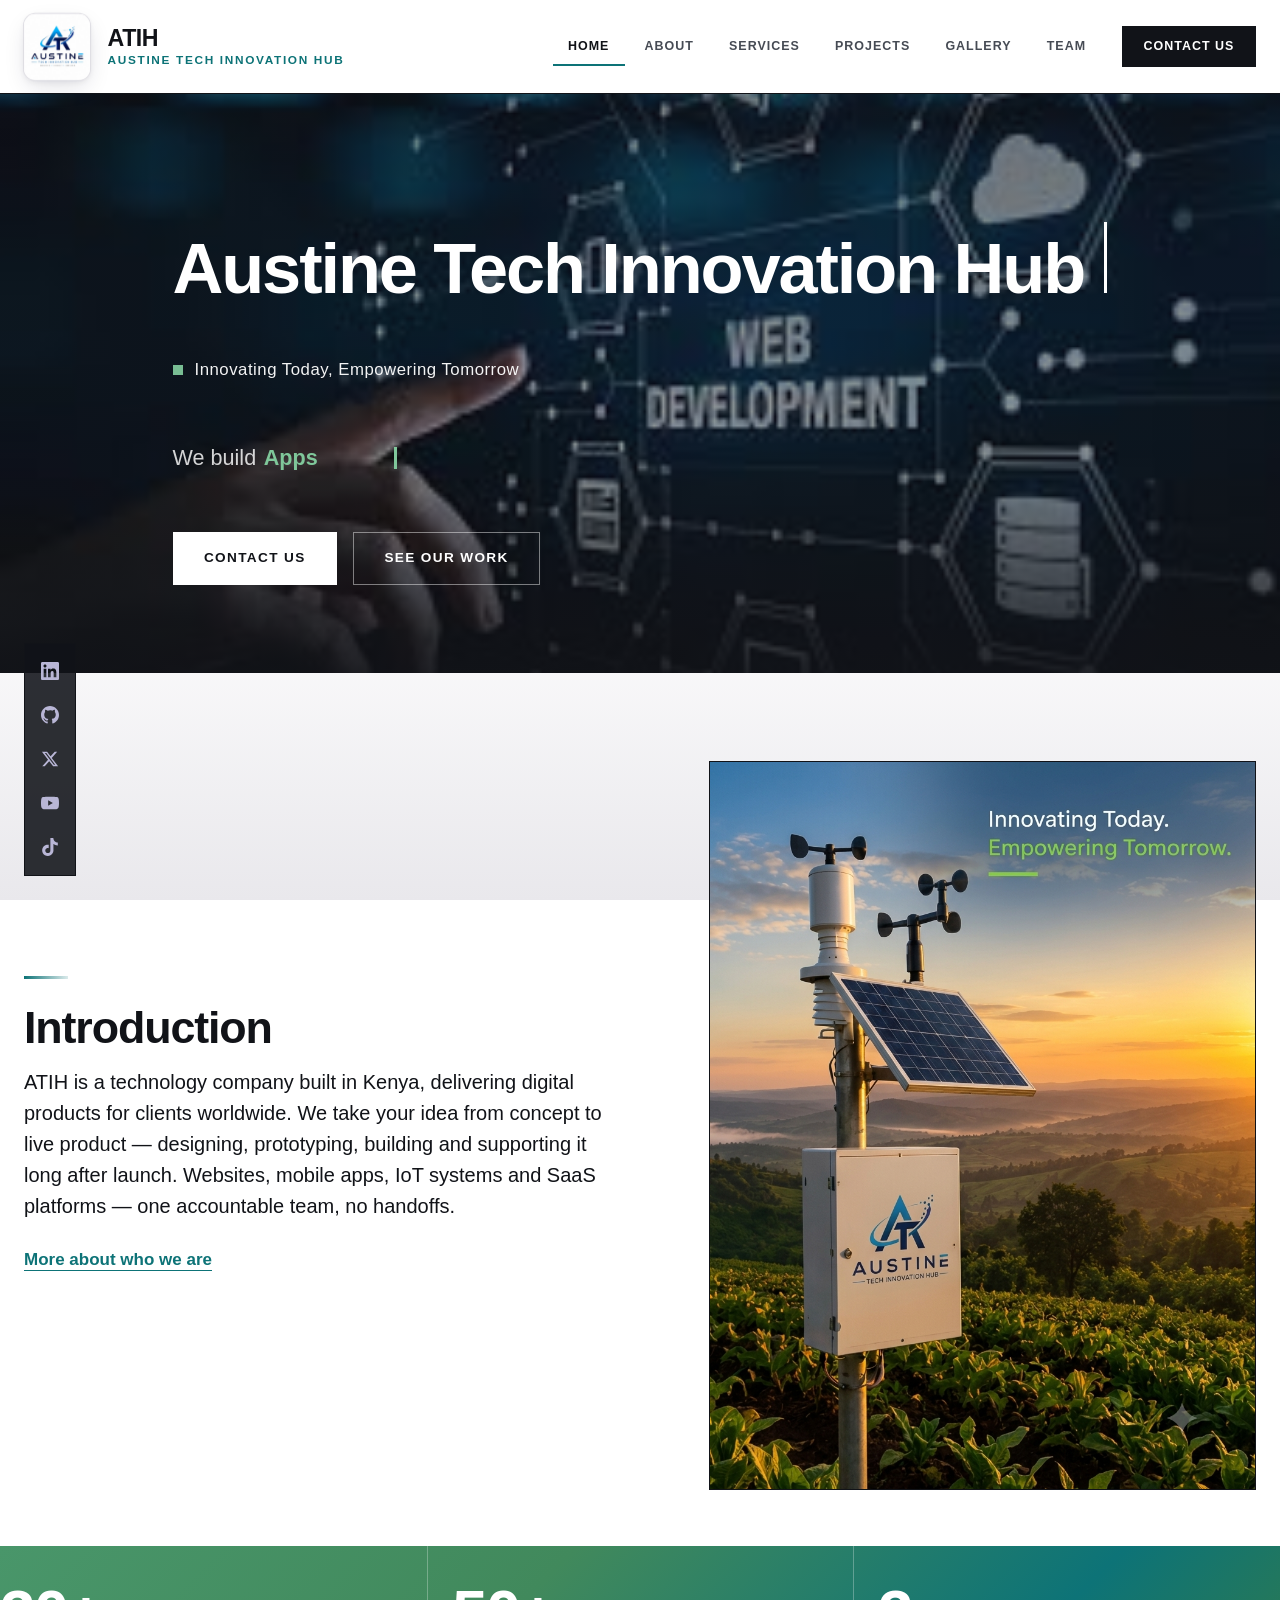
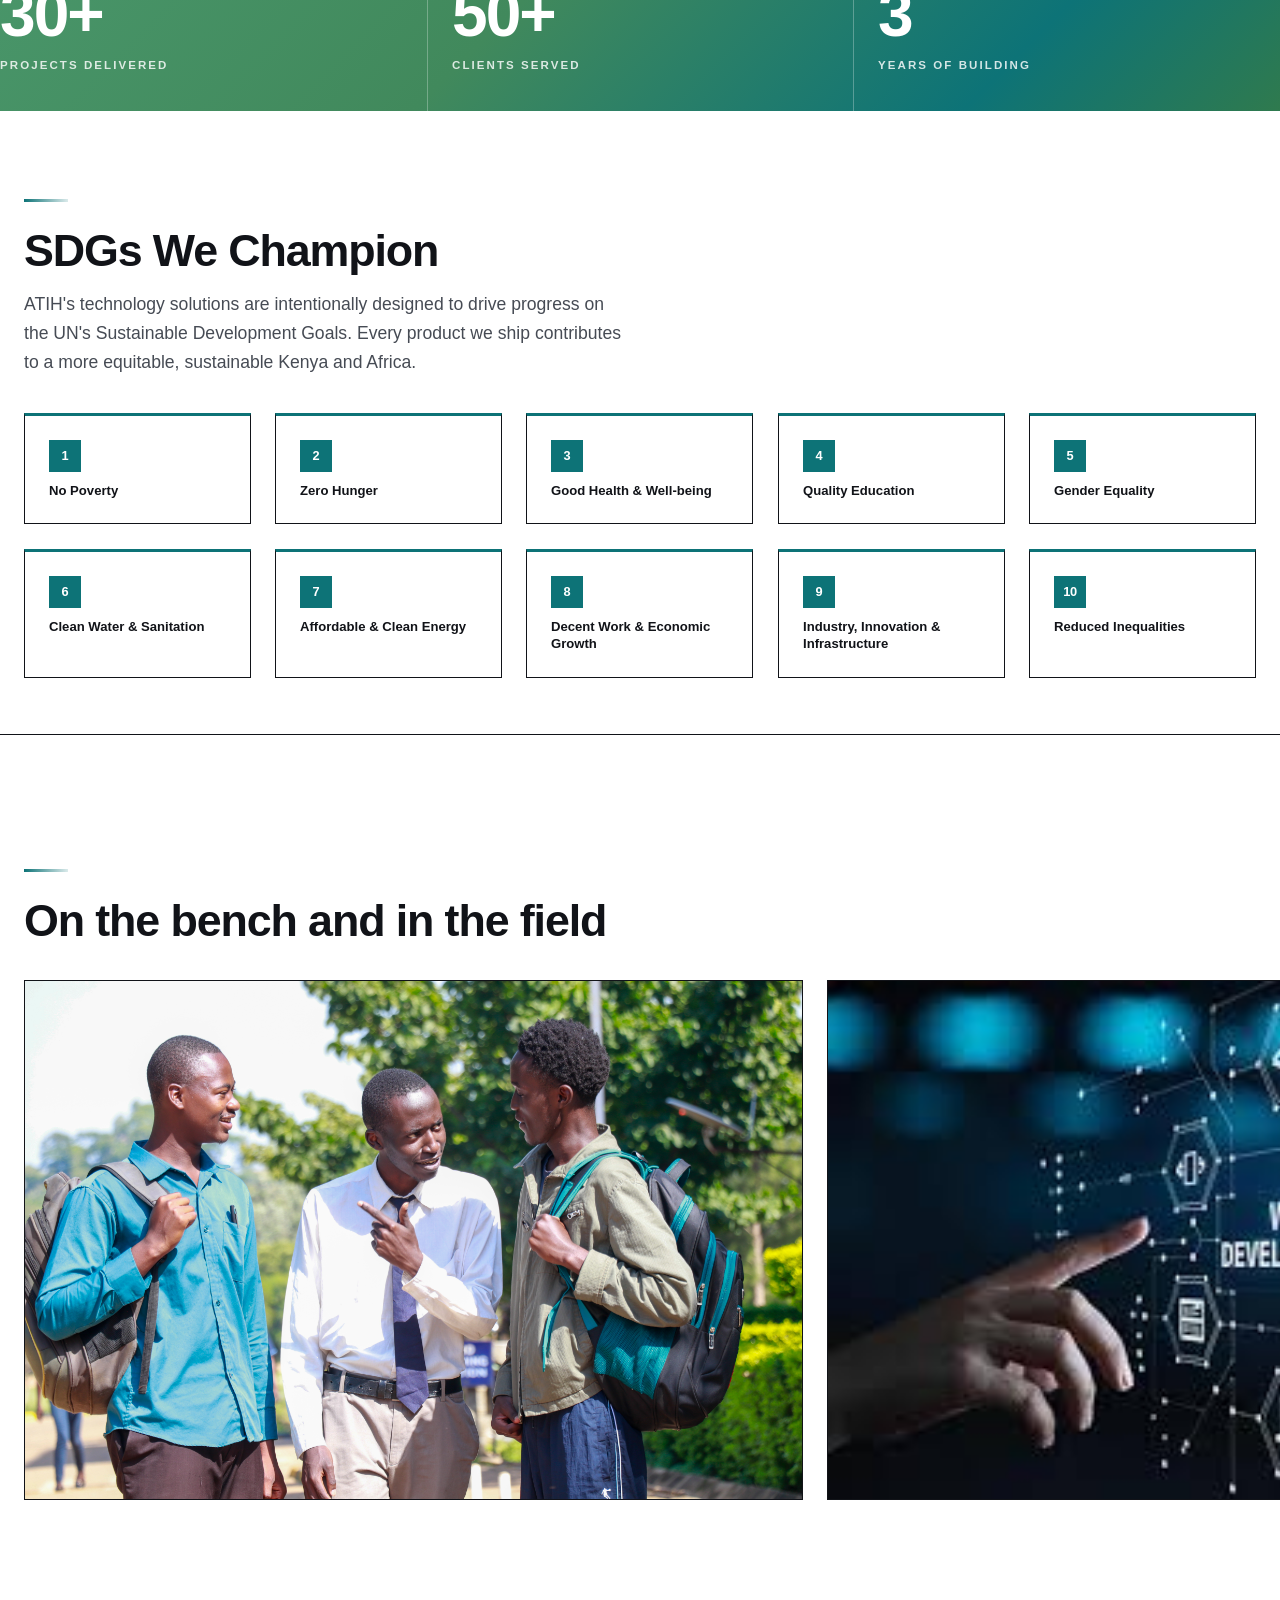
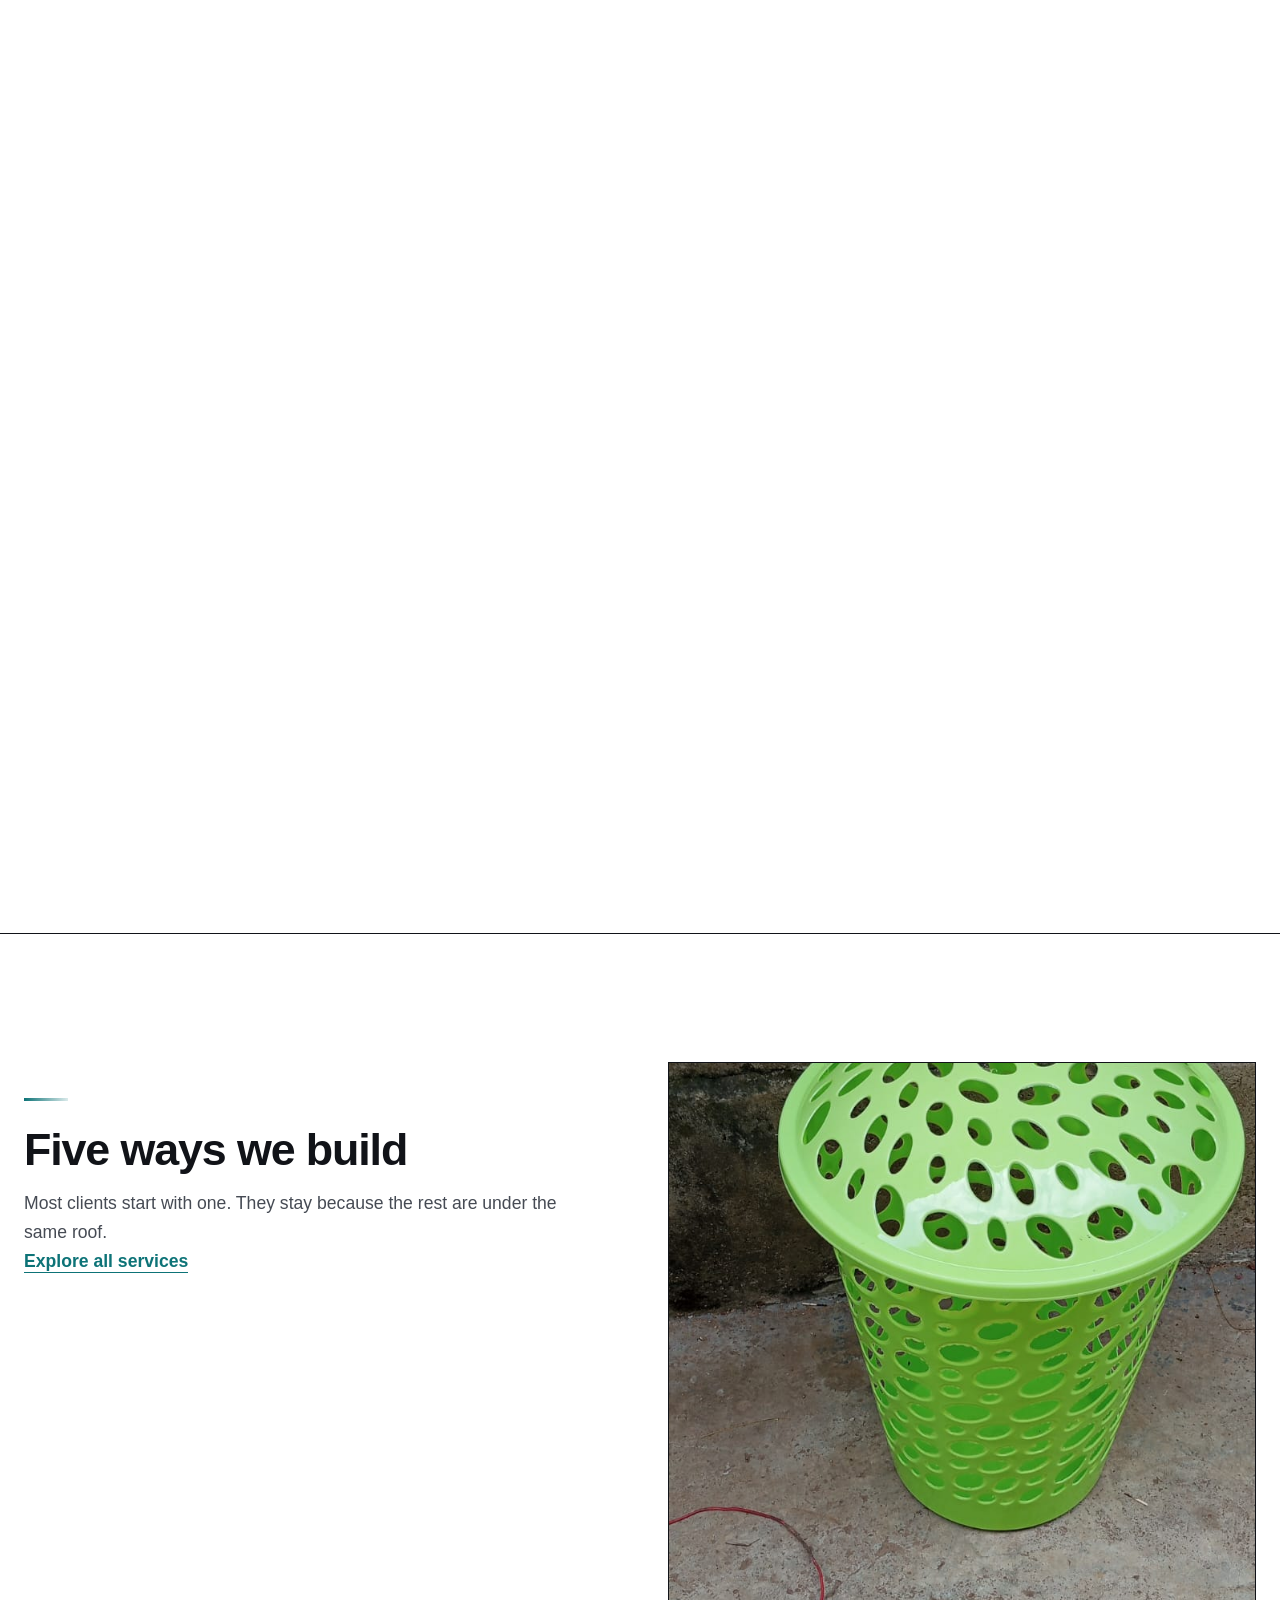
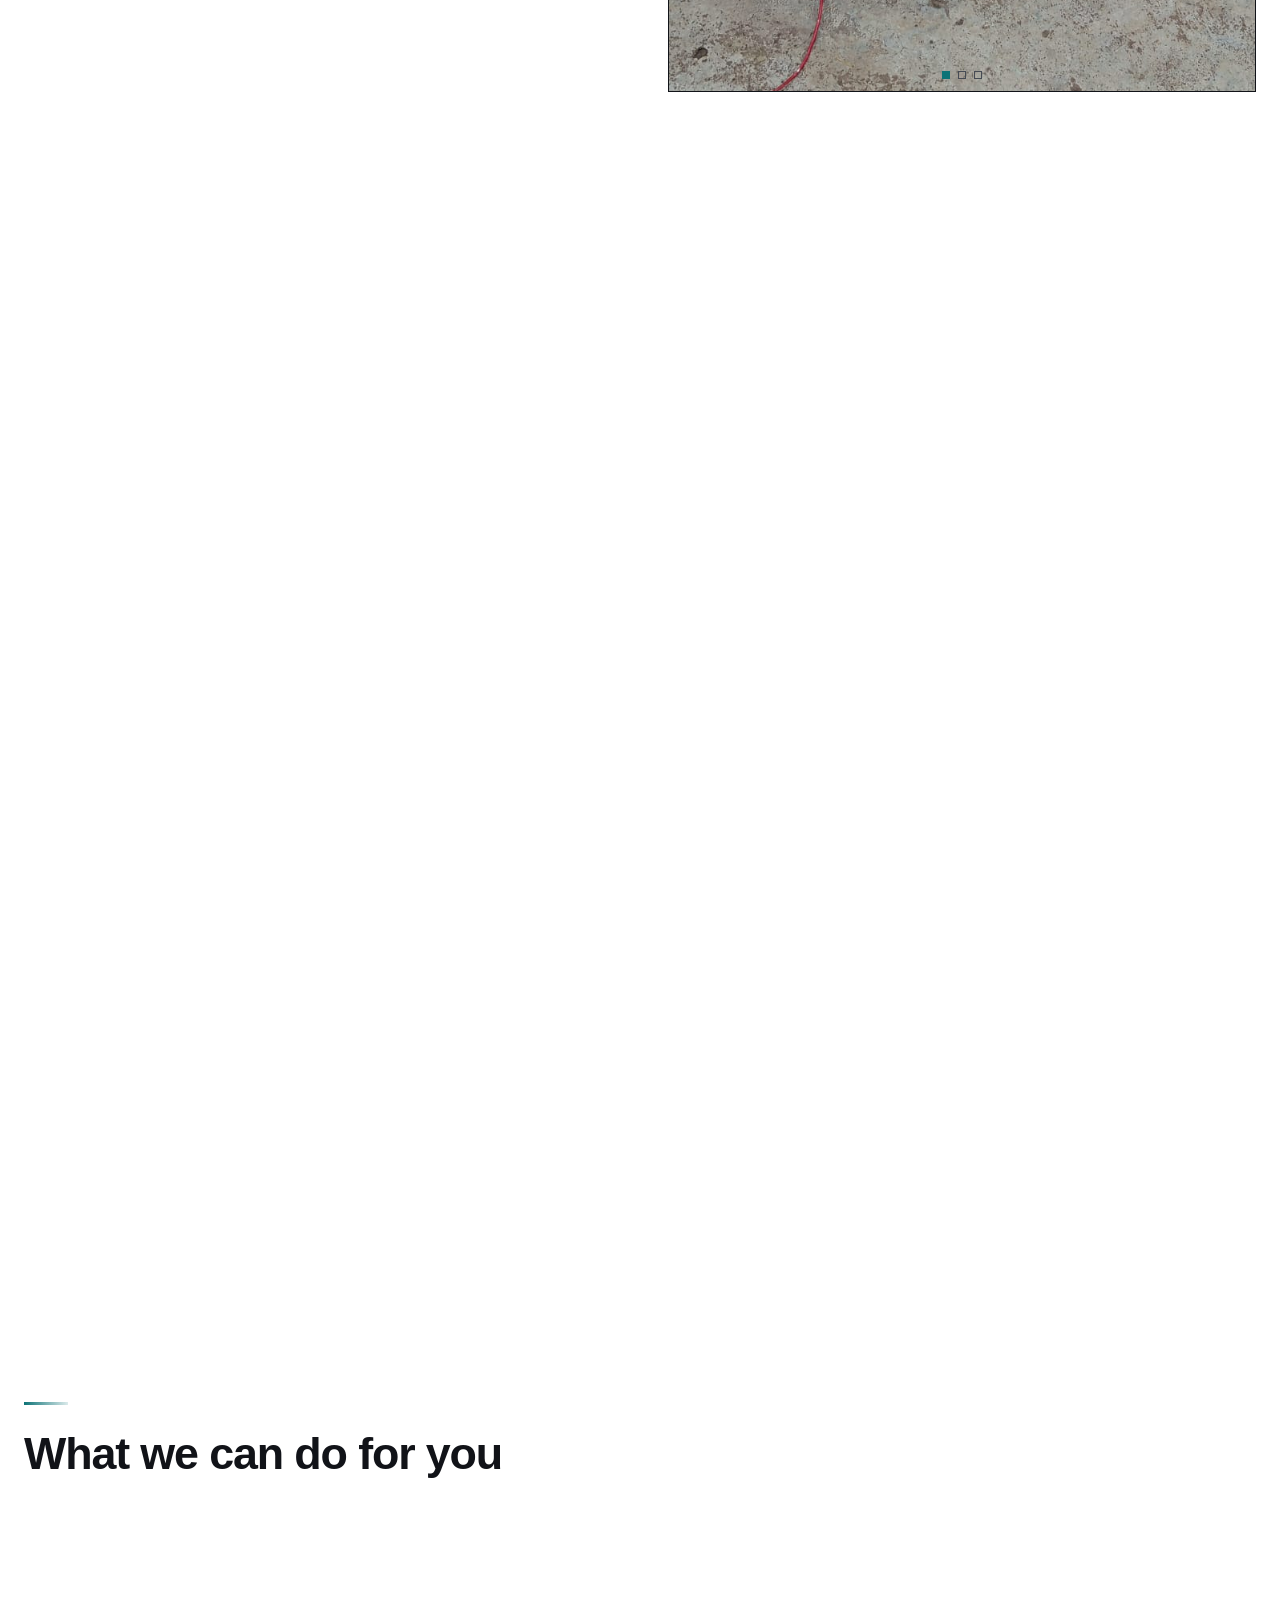
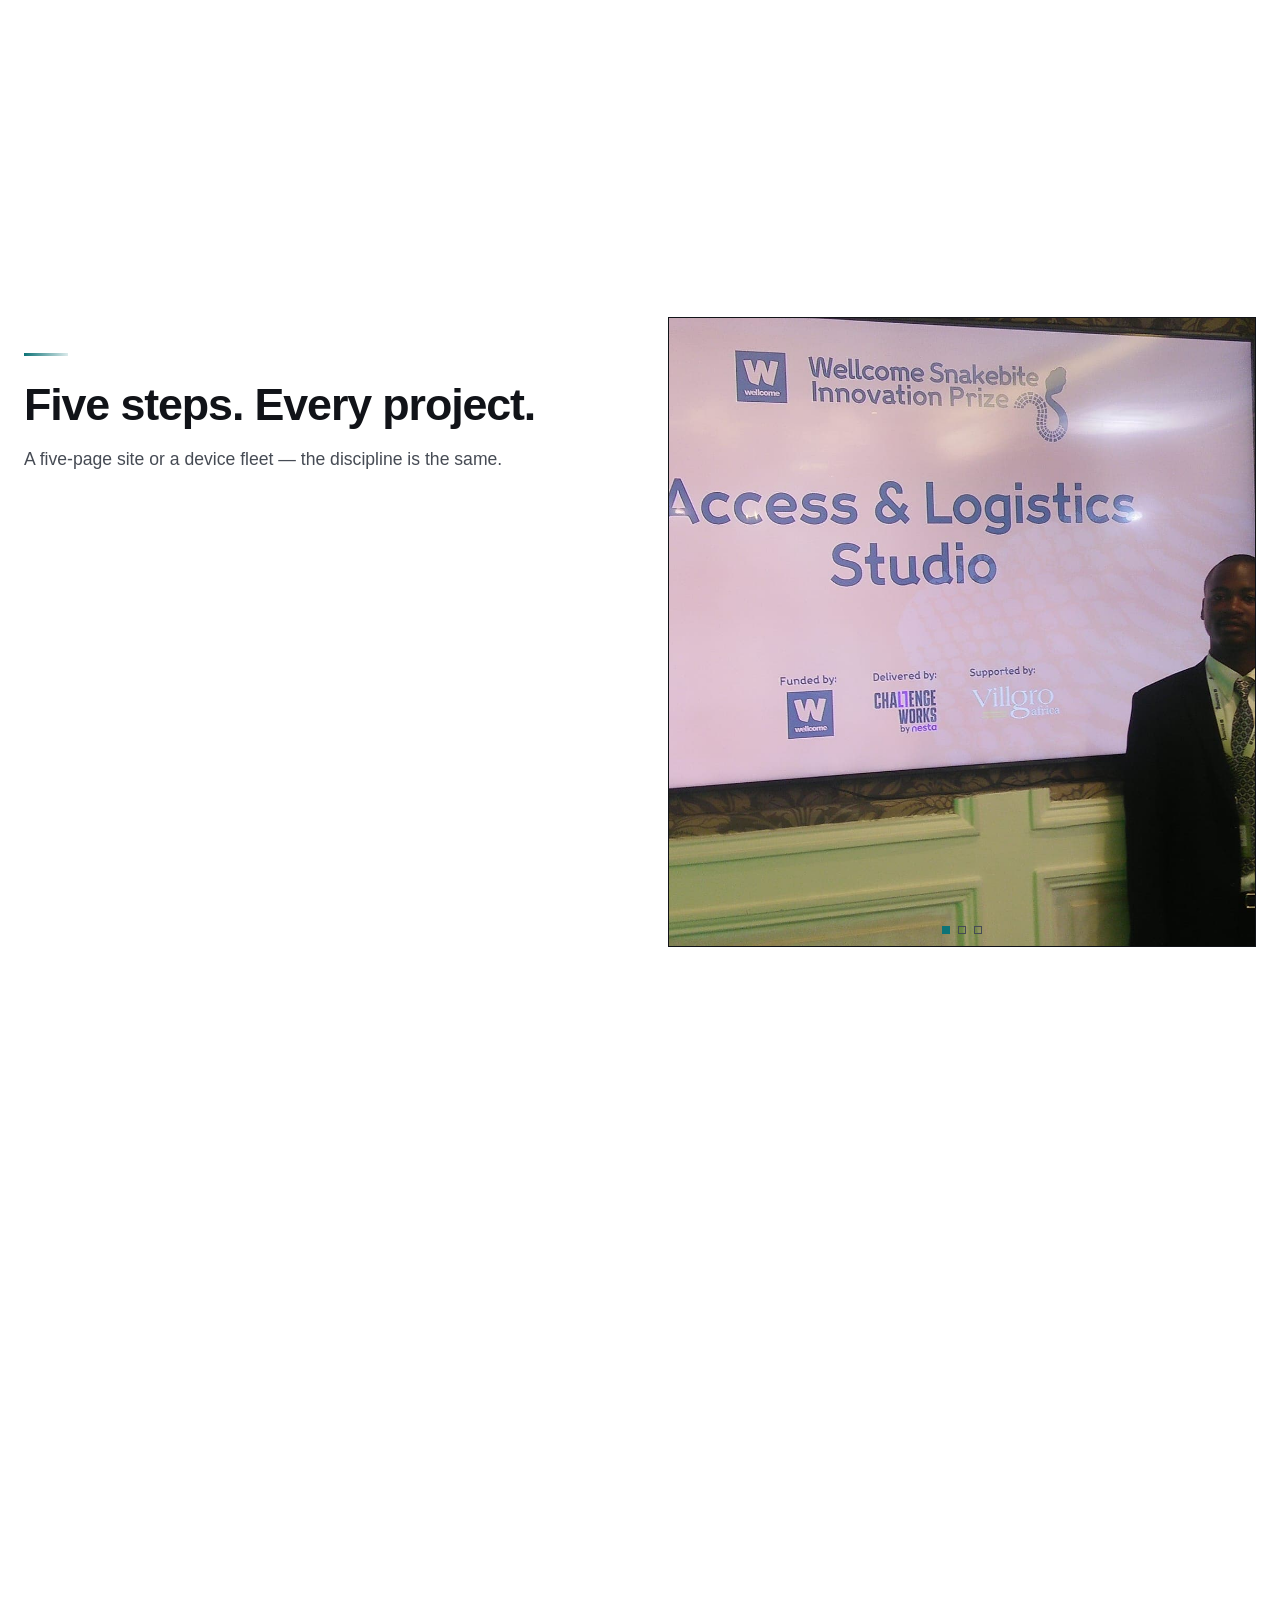
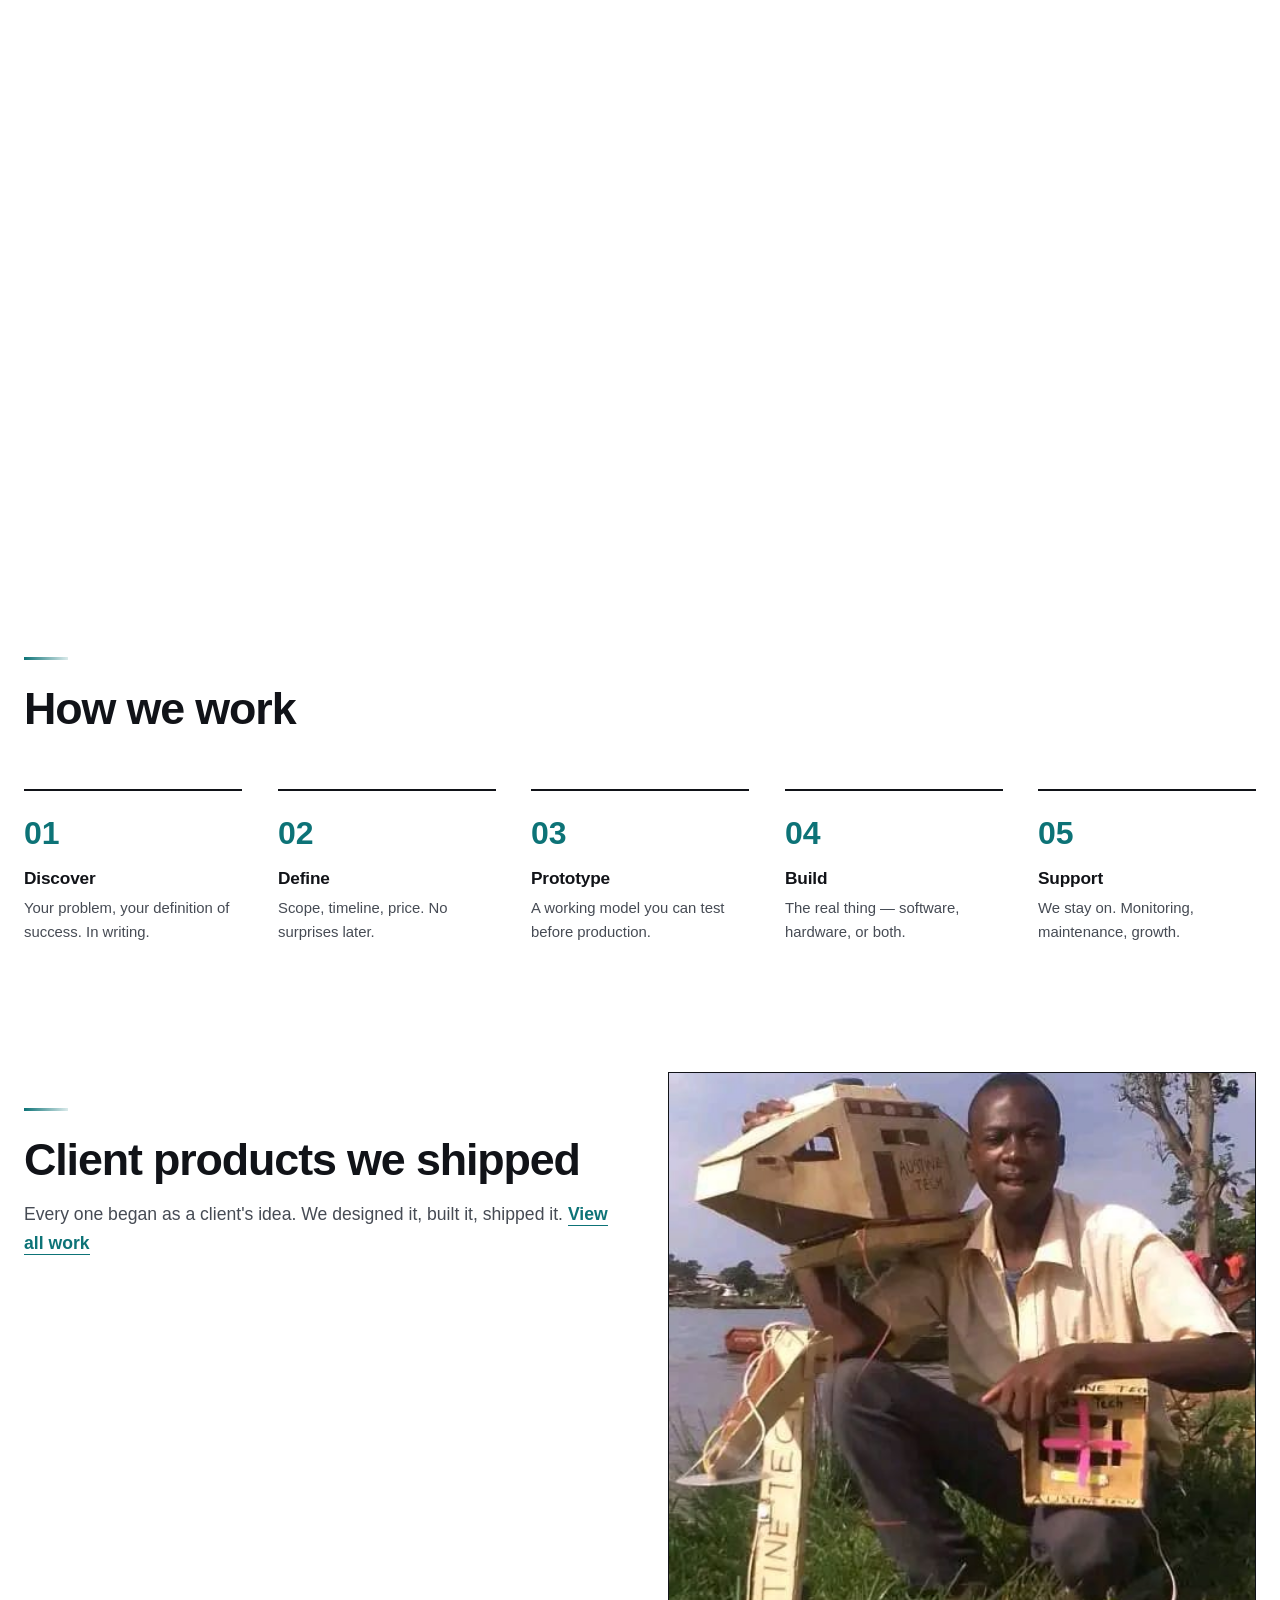
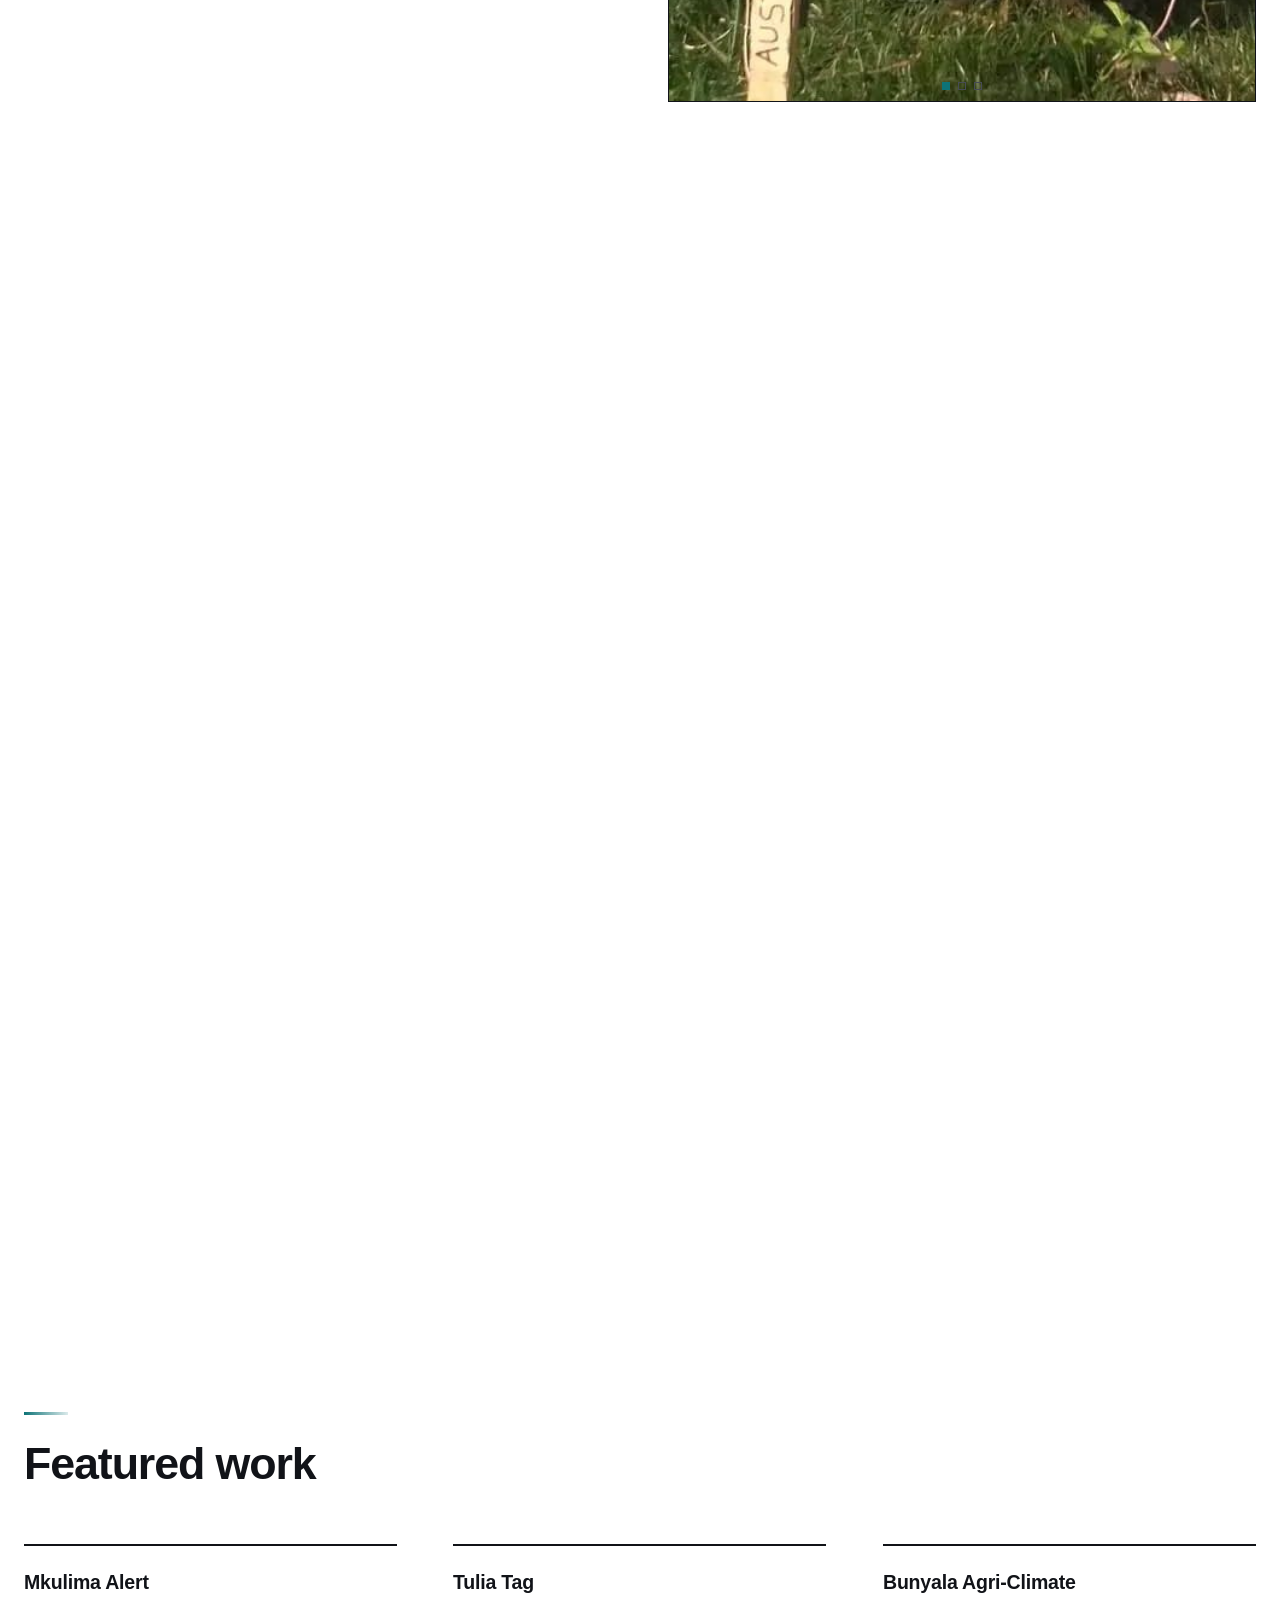
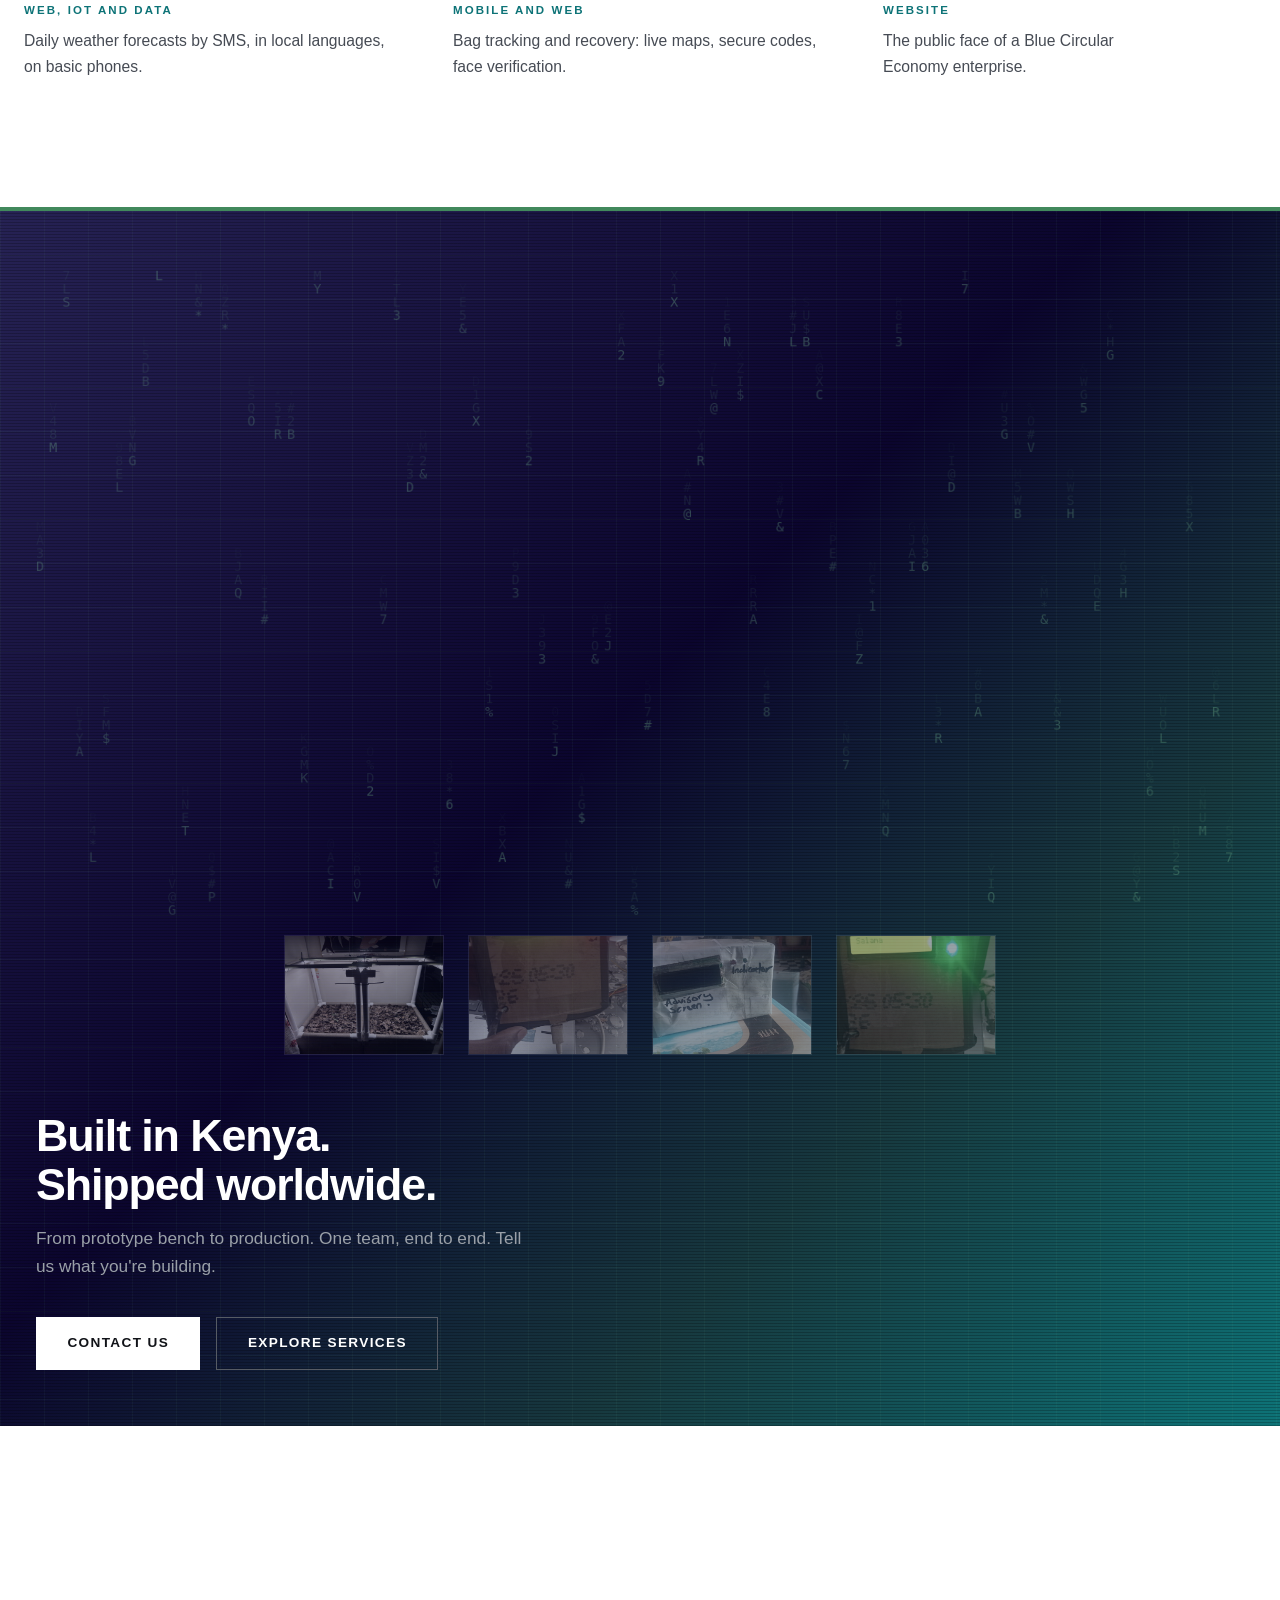
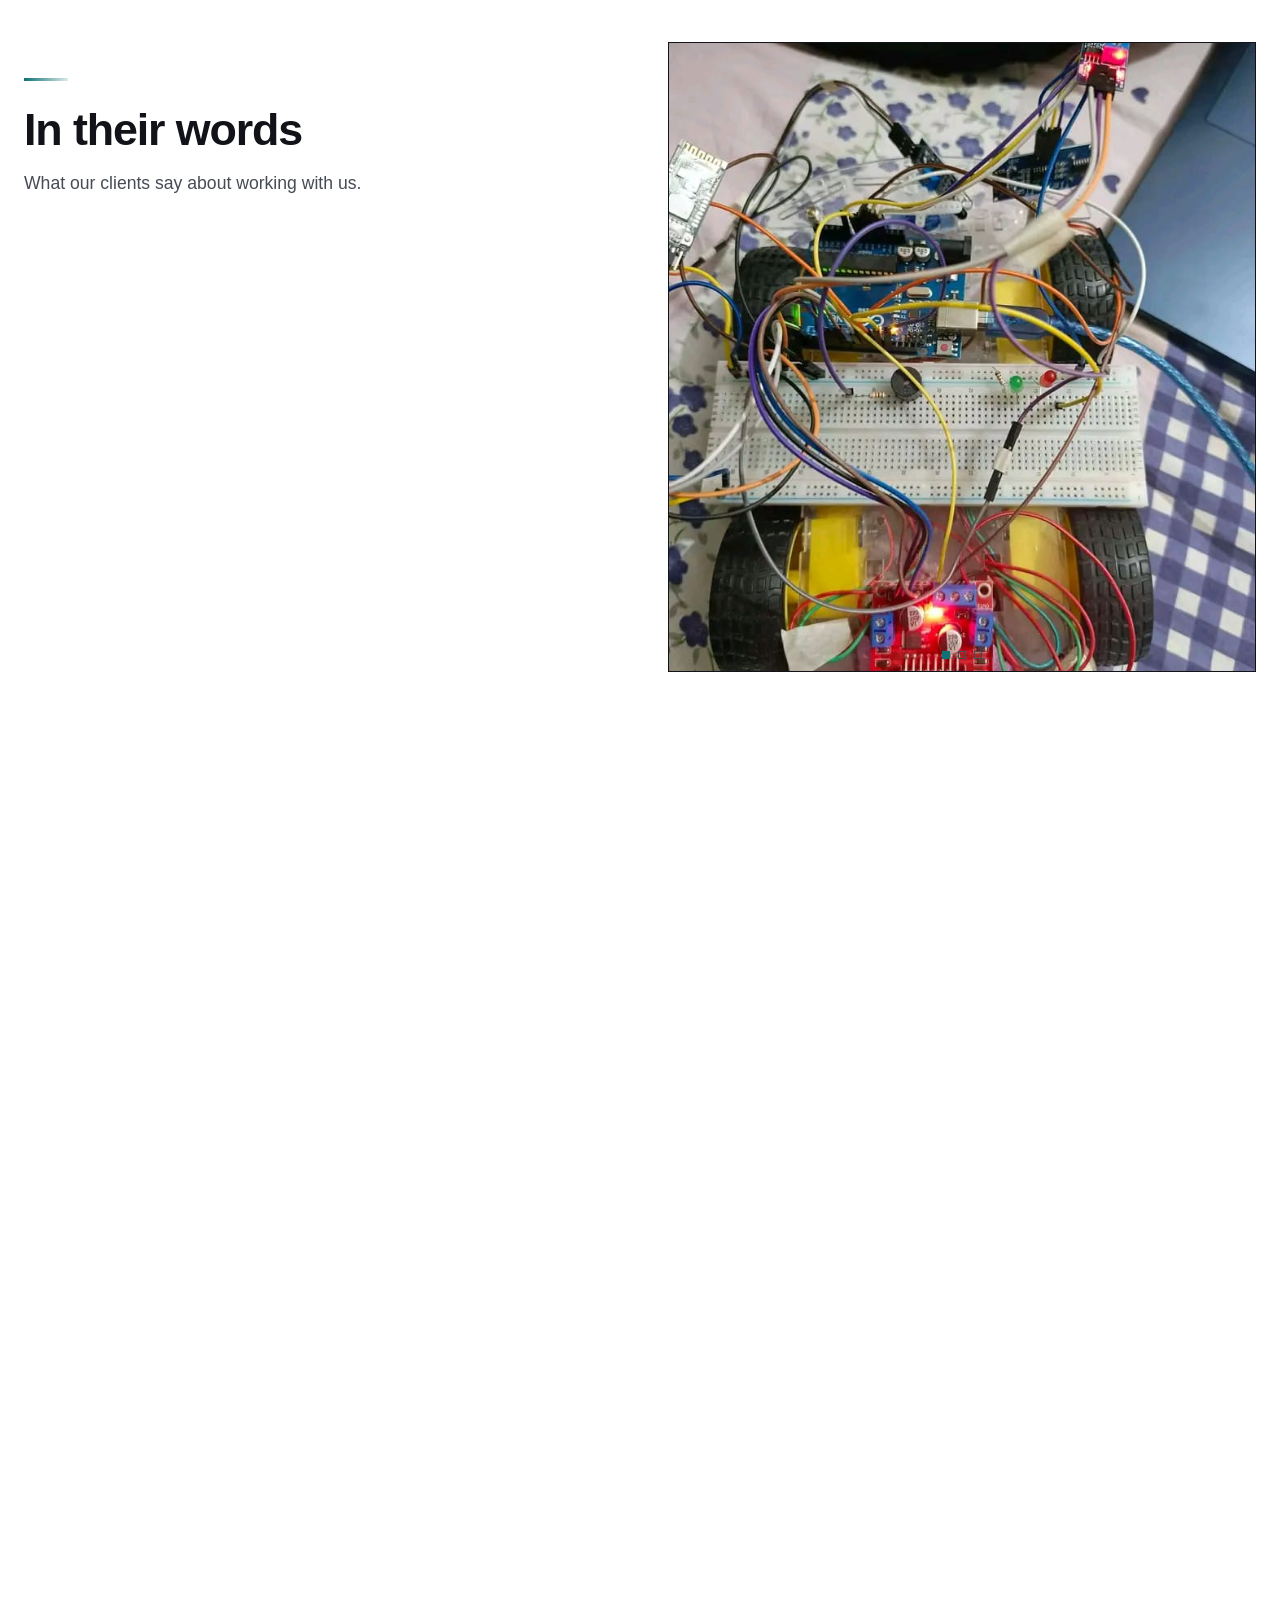
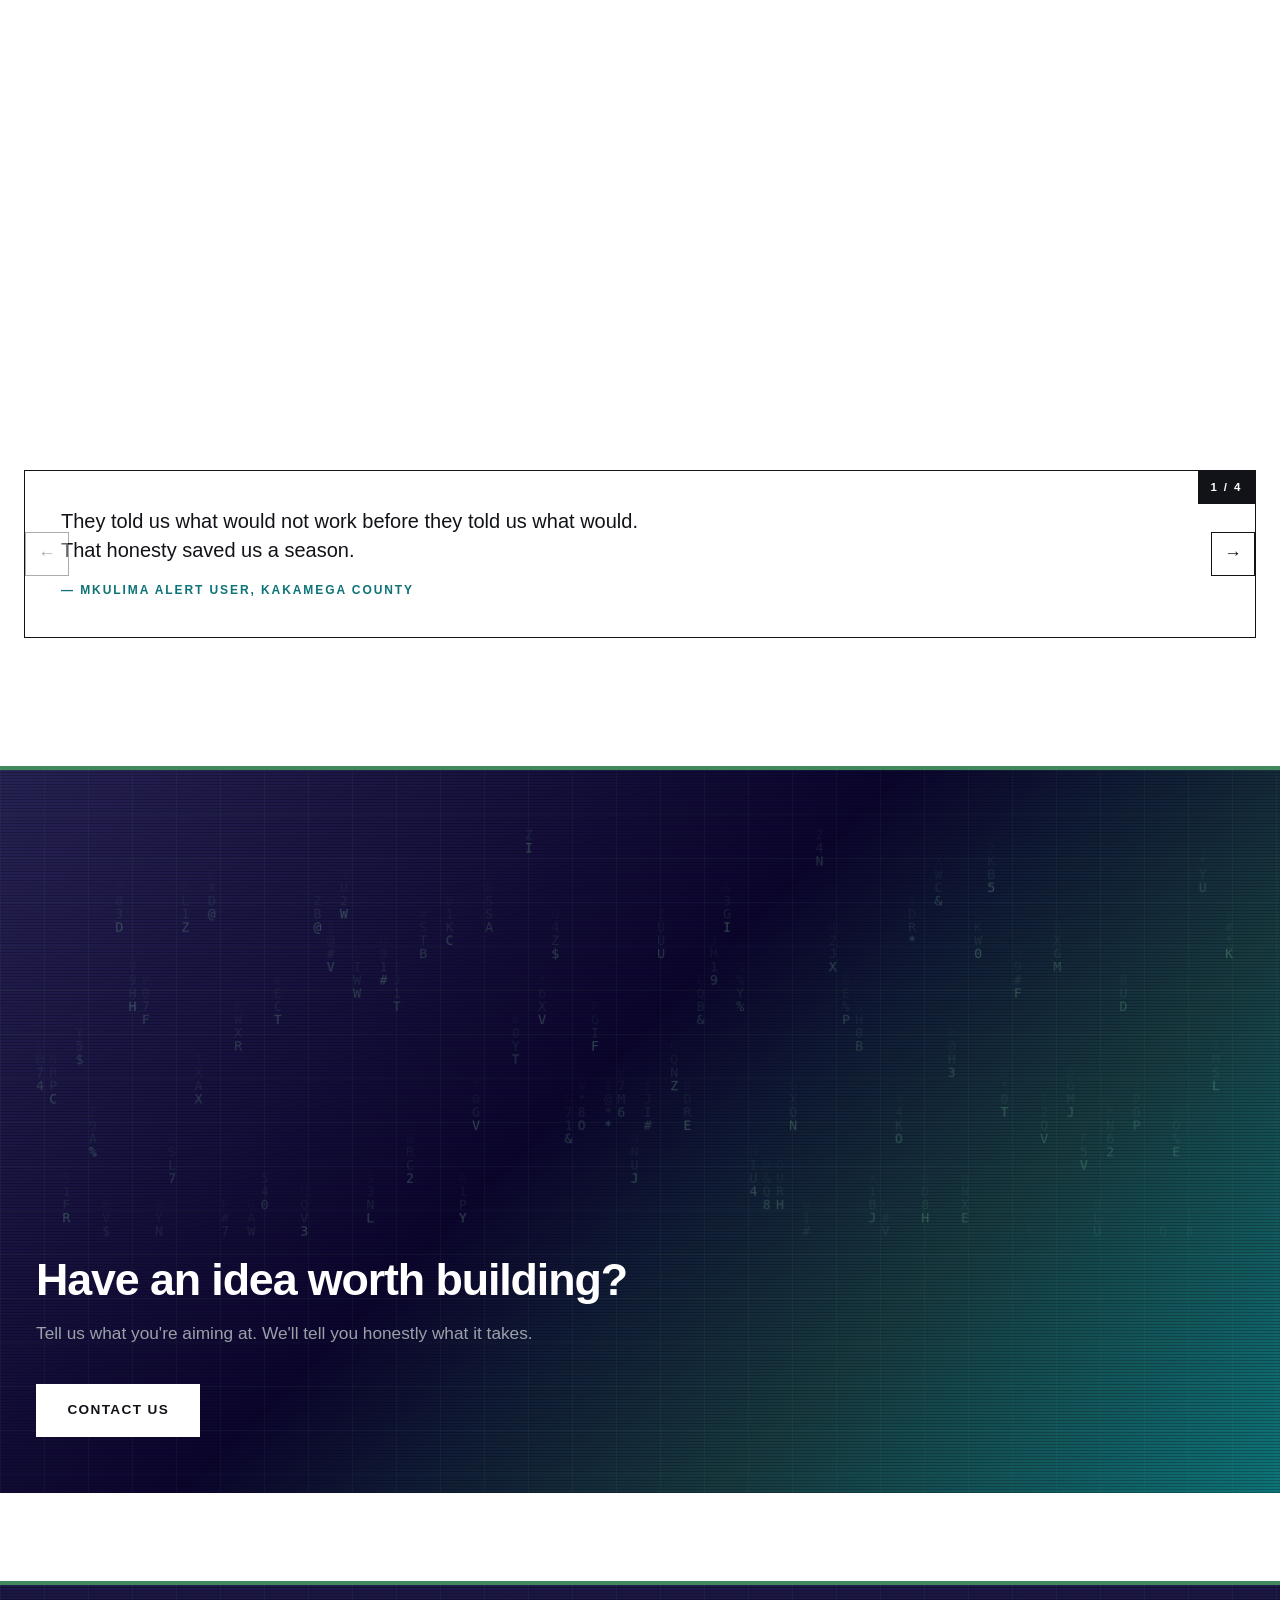
==== commit f50f544a: "Rectified the Introduction carousel image glitch" ====
--- a/index.html
+++ b/index.html
@@ -60,11 +60,11 @@
     <section class="hero">
       <div class="hero-bg" aria-hidden="true">
         <div class="hero-bg-layer active" style="background-image: url('images/team-working-together.jpg')"></div>
-        <div class="hero-bg-layer" style="background-image: url('images\gallery-prototyping-3.jpg')"></div>
-        <div class="hero-bg-layer" style="background-image: url('images\phone-0019.jpg')"></div>
+        <div class="hero-bg-layer" style="background-image: url('images/web-development.jpg')"></div>
+        <div class="hero-bg-layer" style="background-image: url('images/app-UI.jpg')"></div>
         <div class="hero-bg-layer" style="background-image: url('images/gallery-prototyping-1.jpg')"></div>
         <div class="hero-bg-layer" style="background-image: url('images/gallery-workspace-1.jpg')"></div>
-        <div class="hero-bg-layer" style="background-image: url('images\phone-0024.jpg')"></div>
+        <div class="hero-bg-layer" style="background-image: url('images/ai-generated-banner.png')"></div>
       </div>
       <div class="hero-inner">
         <h1 class="hero-title typewriter-title">
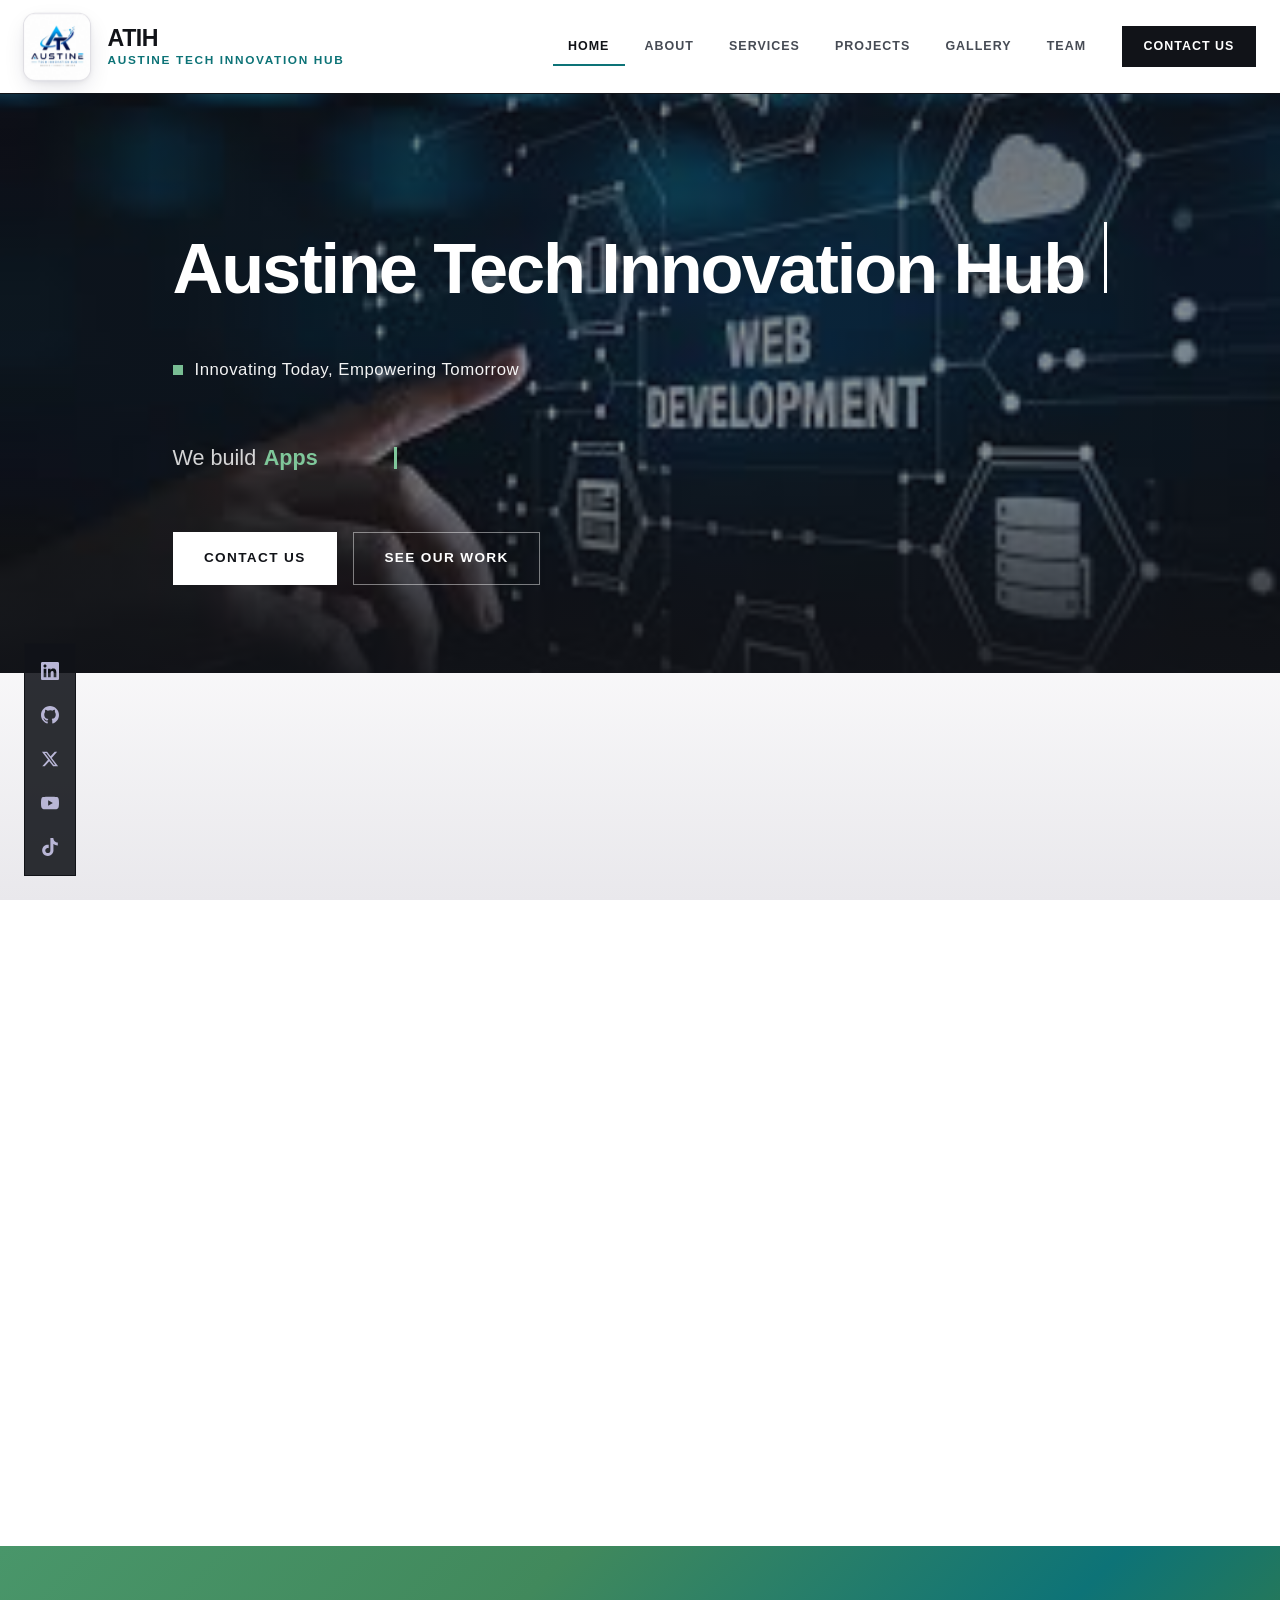
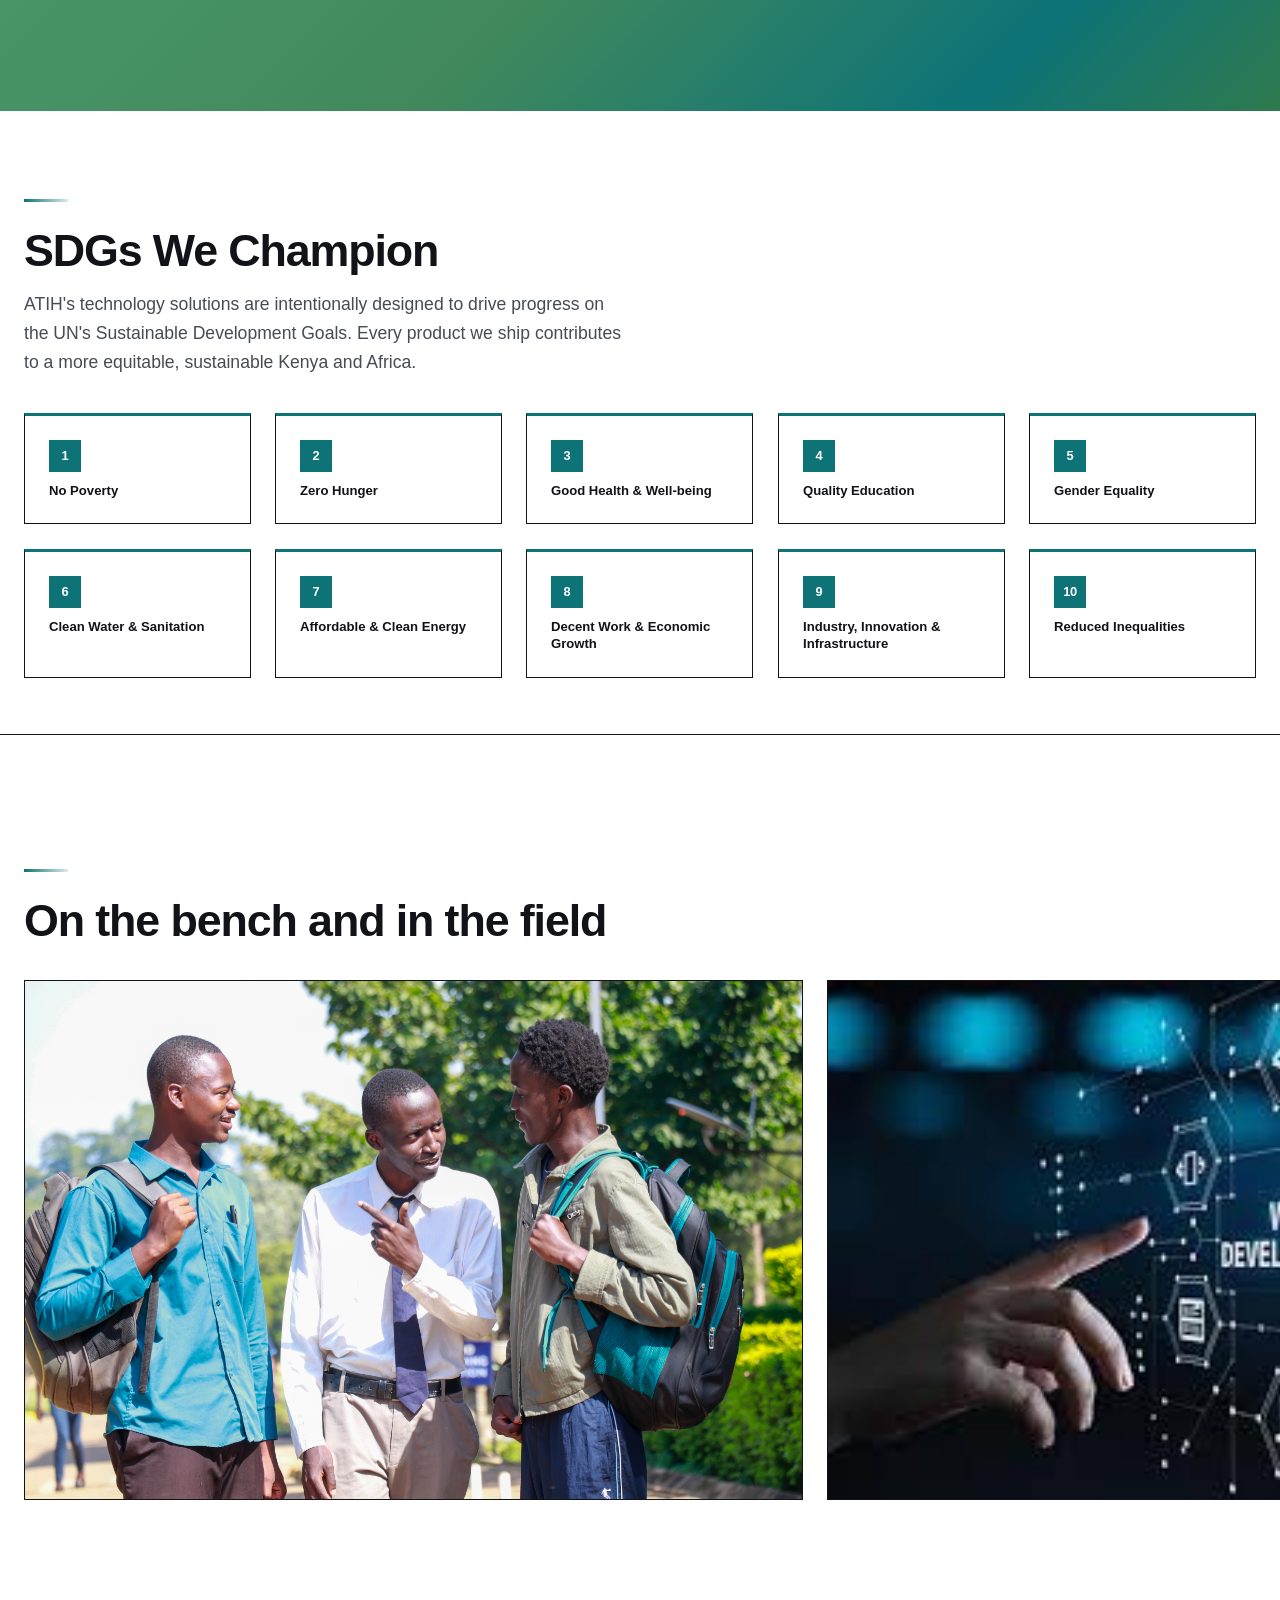
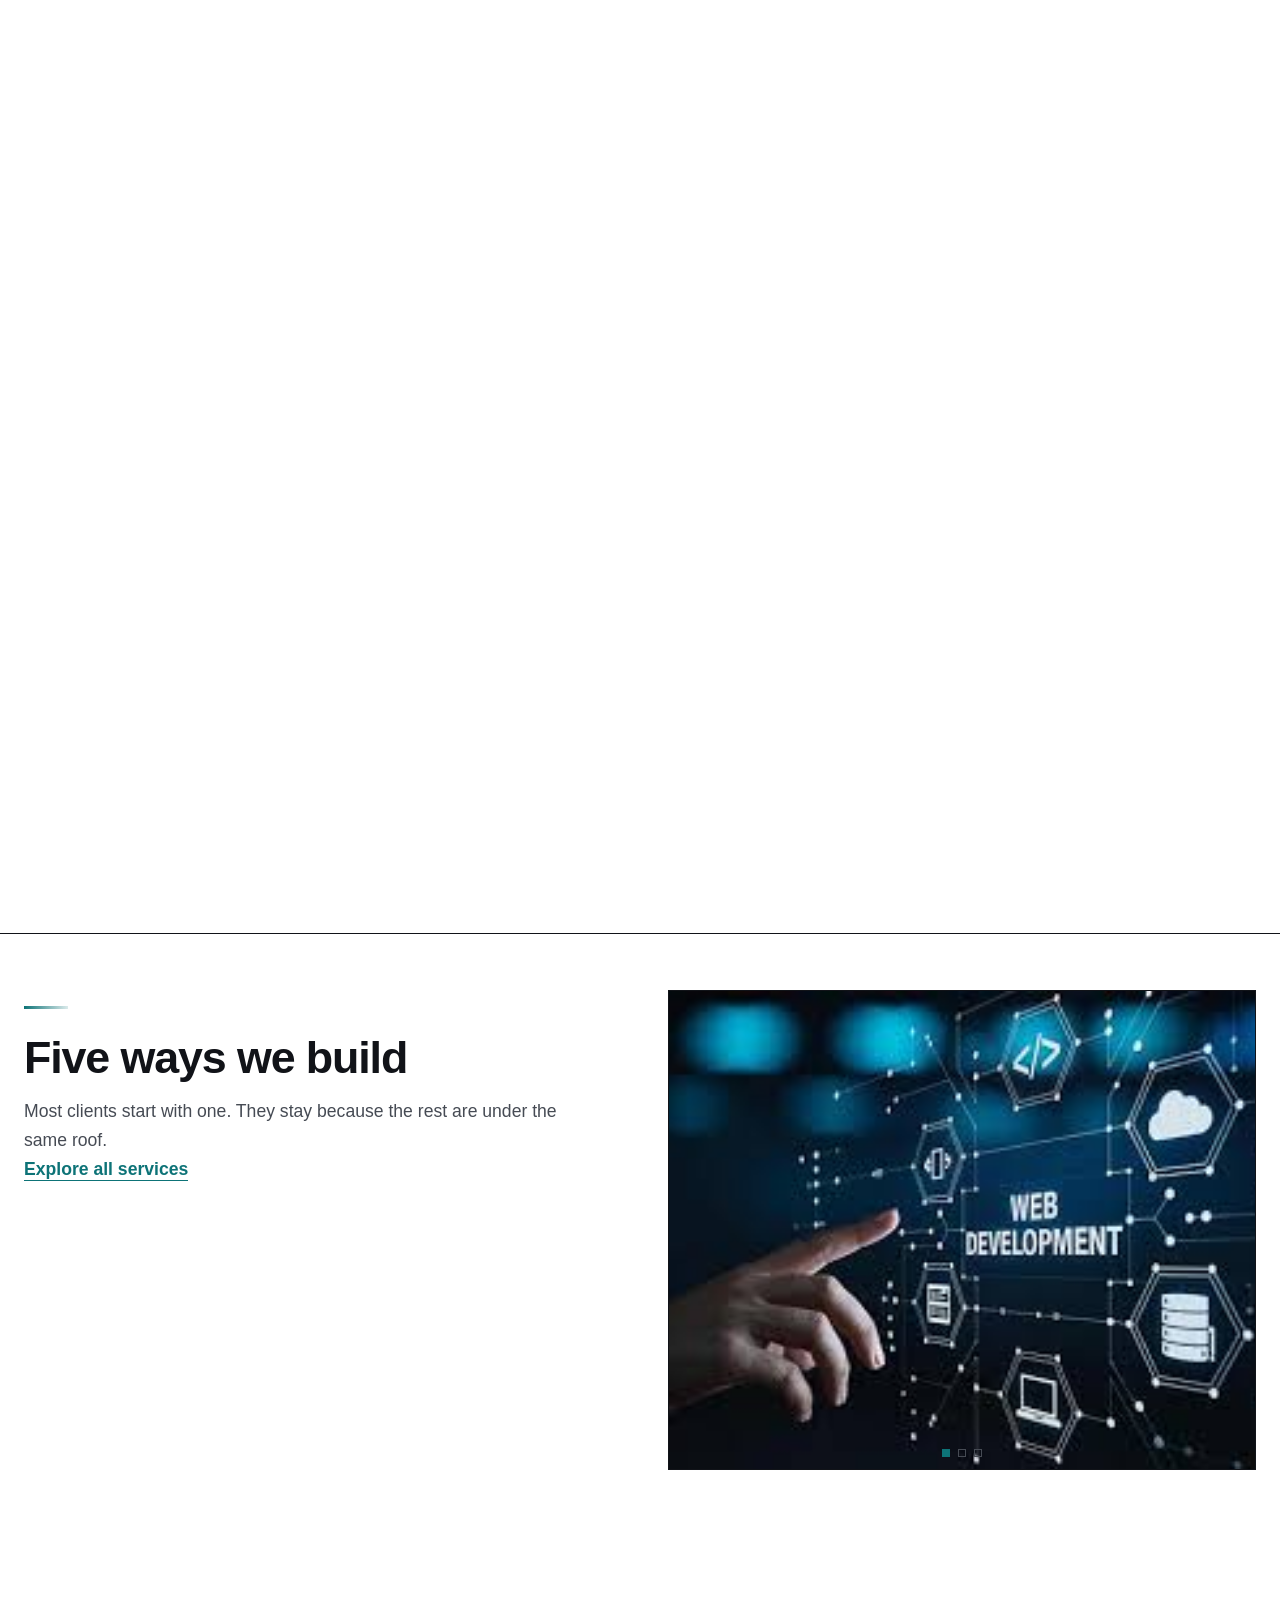
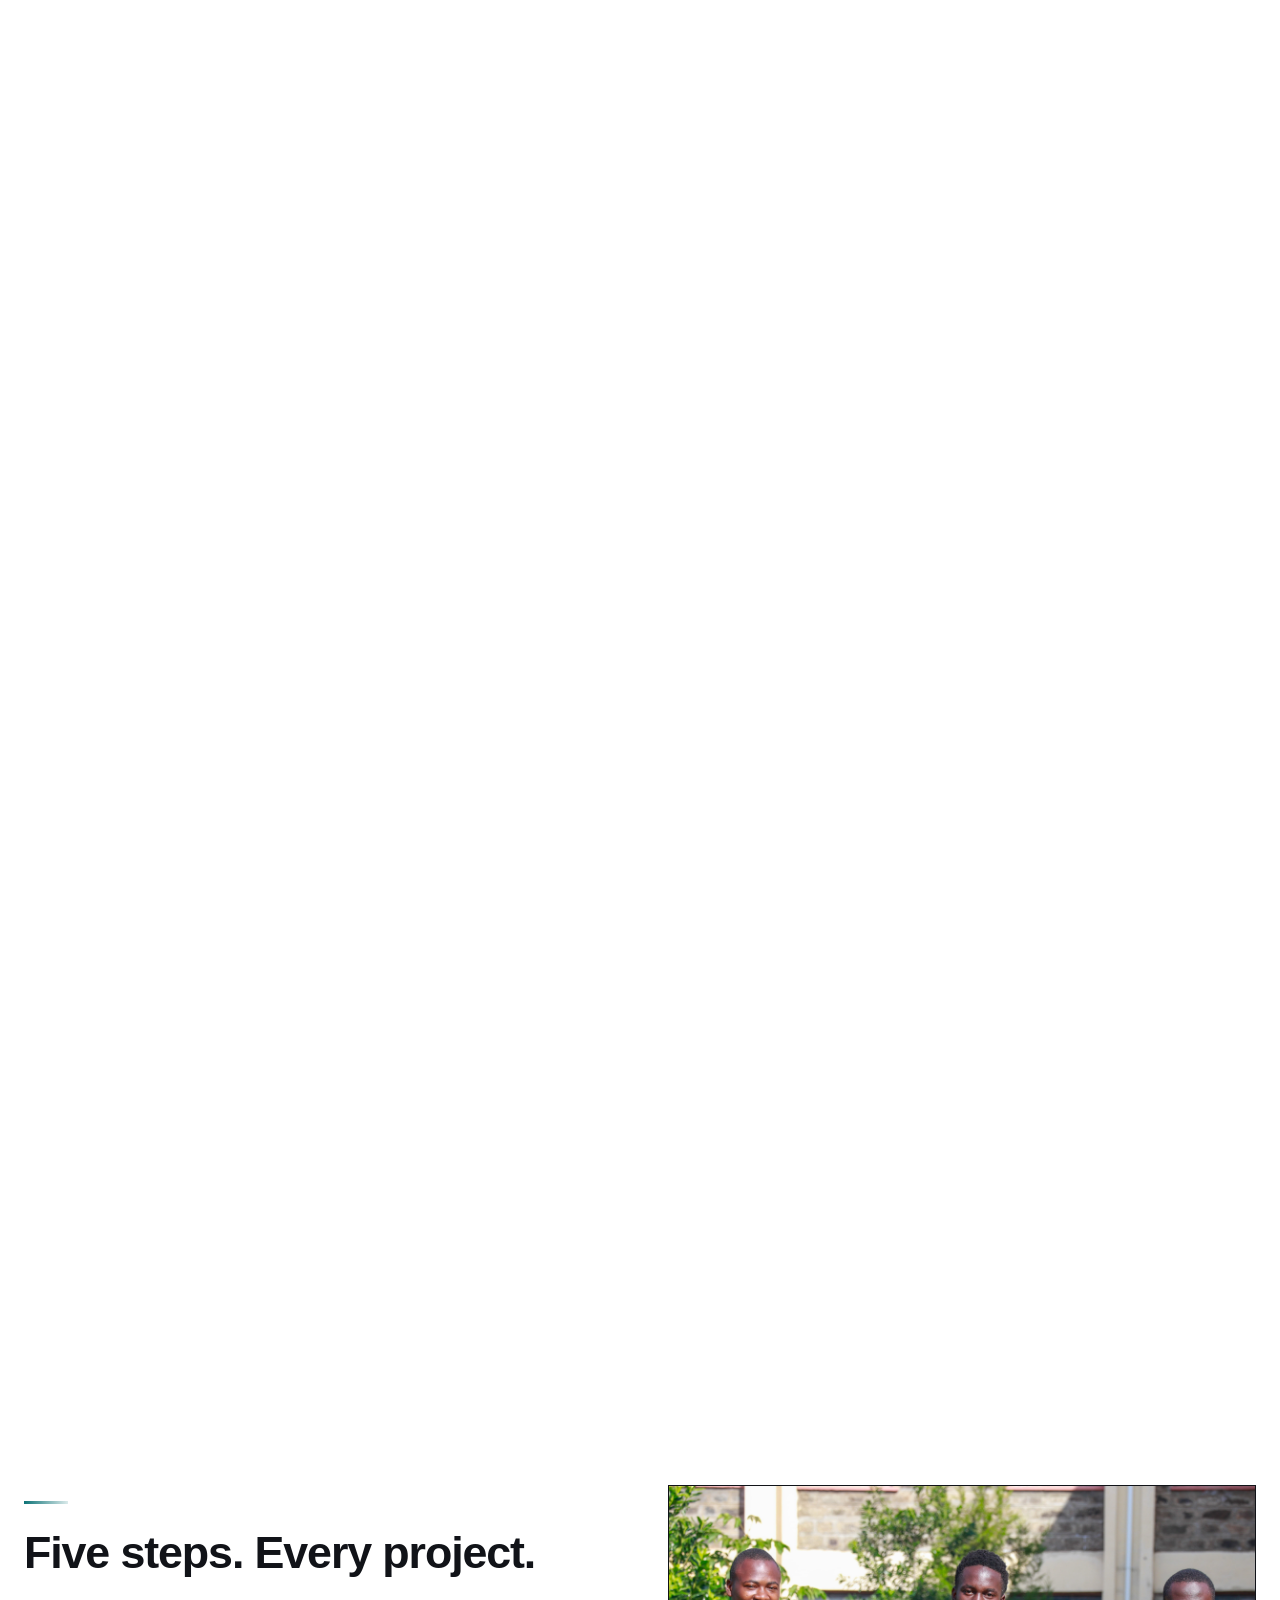
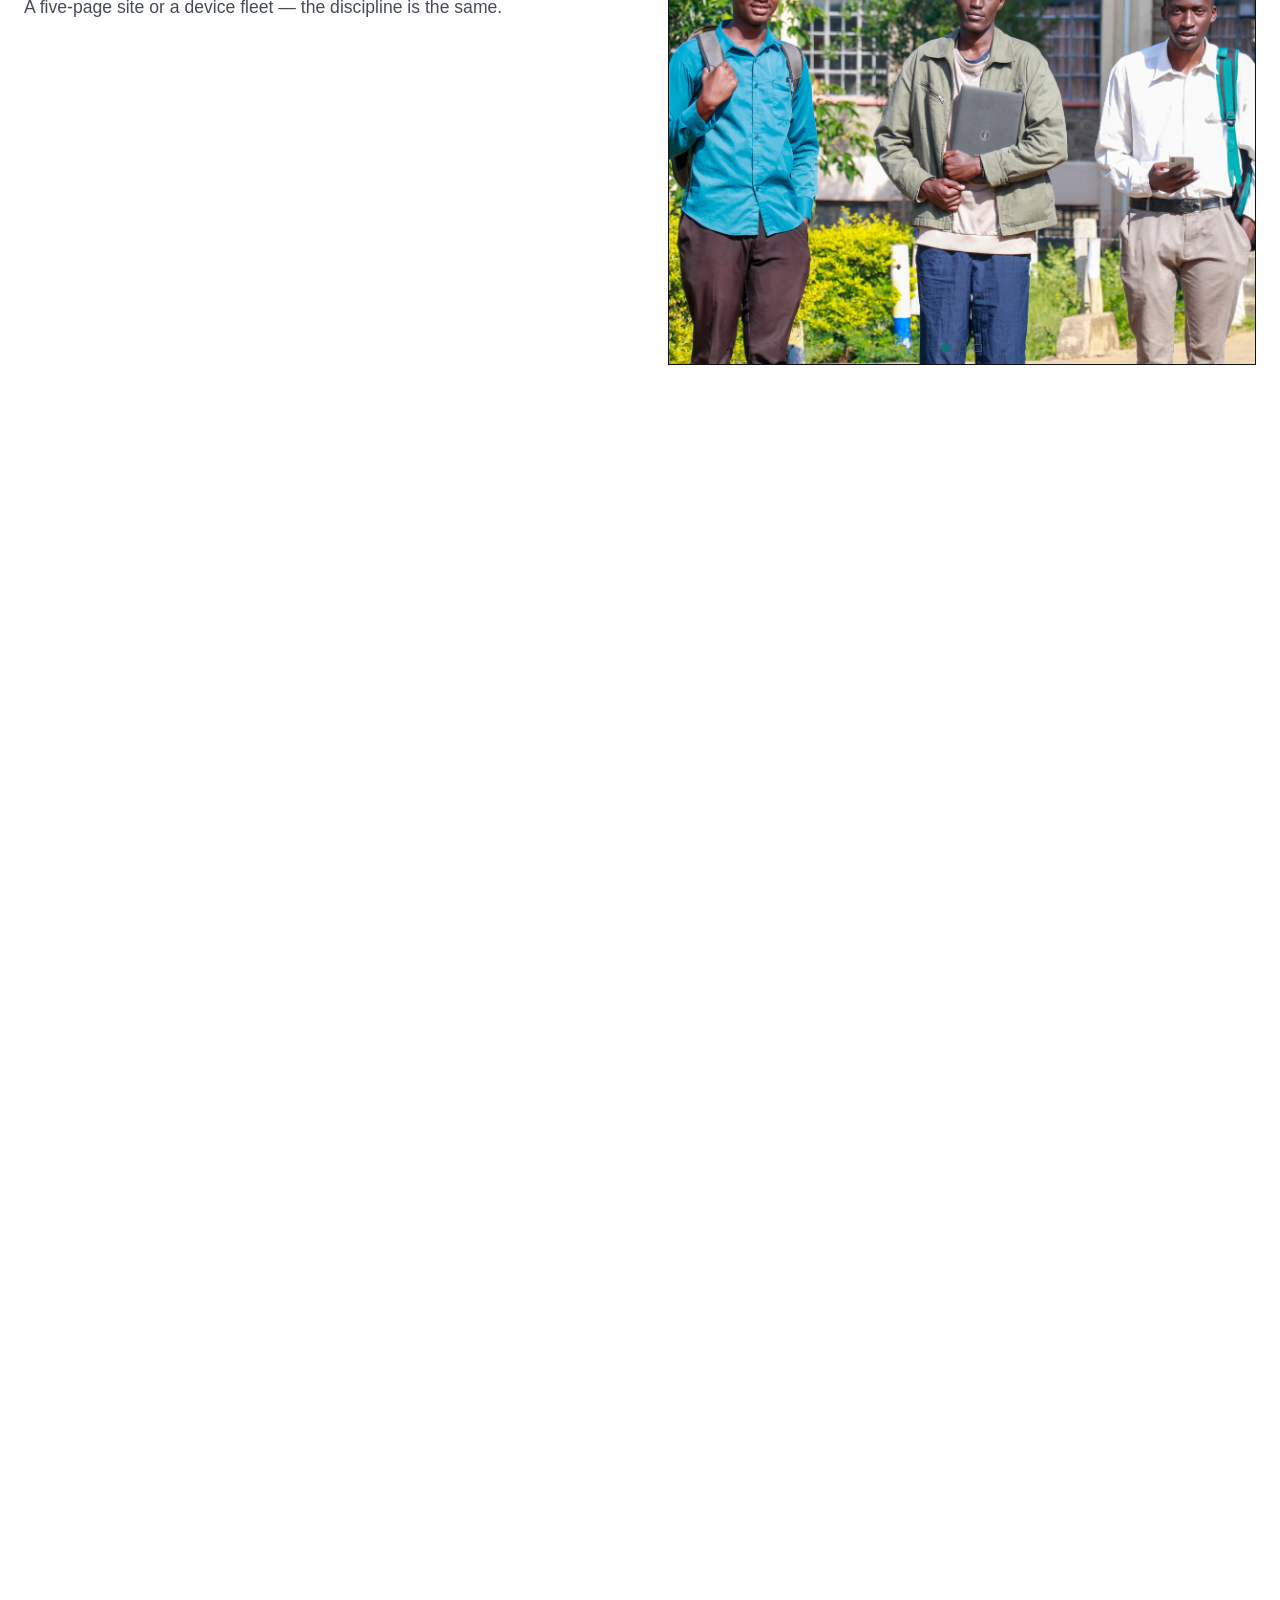
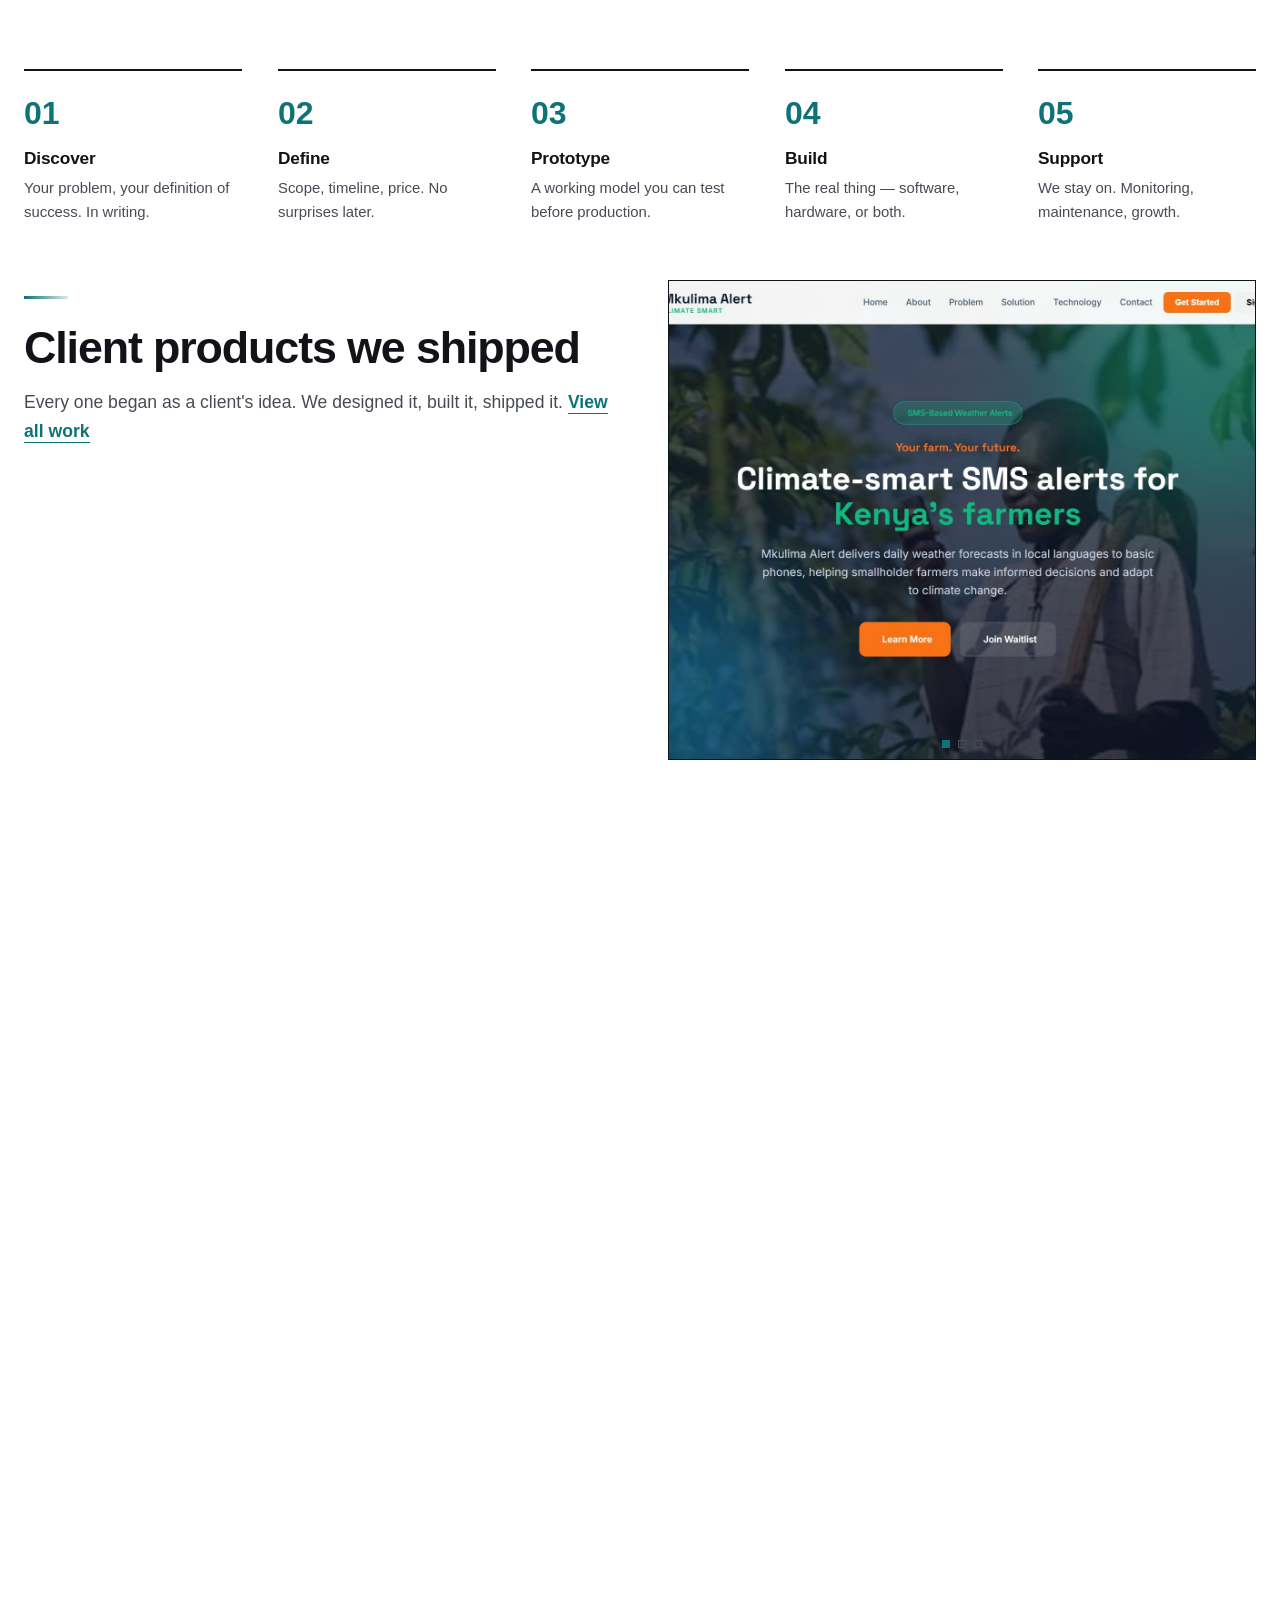
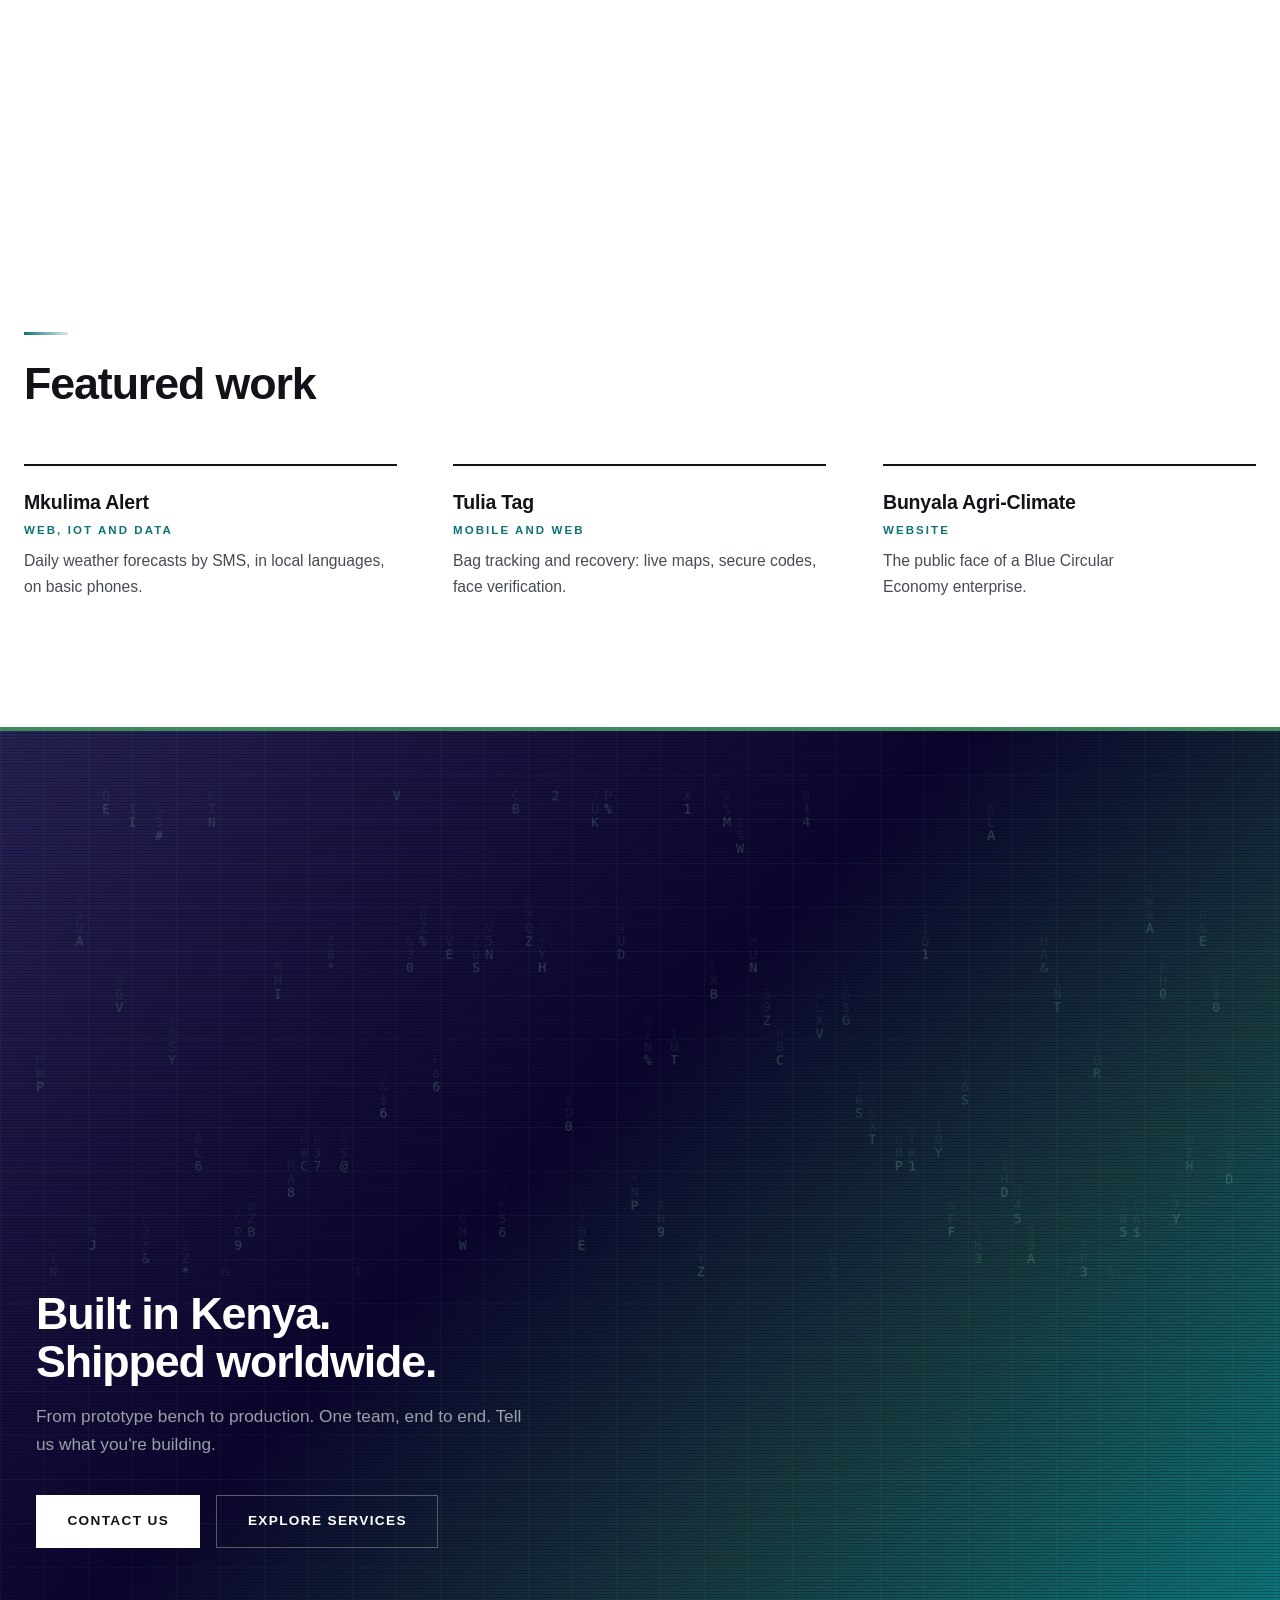
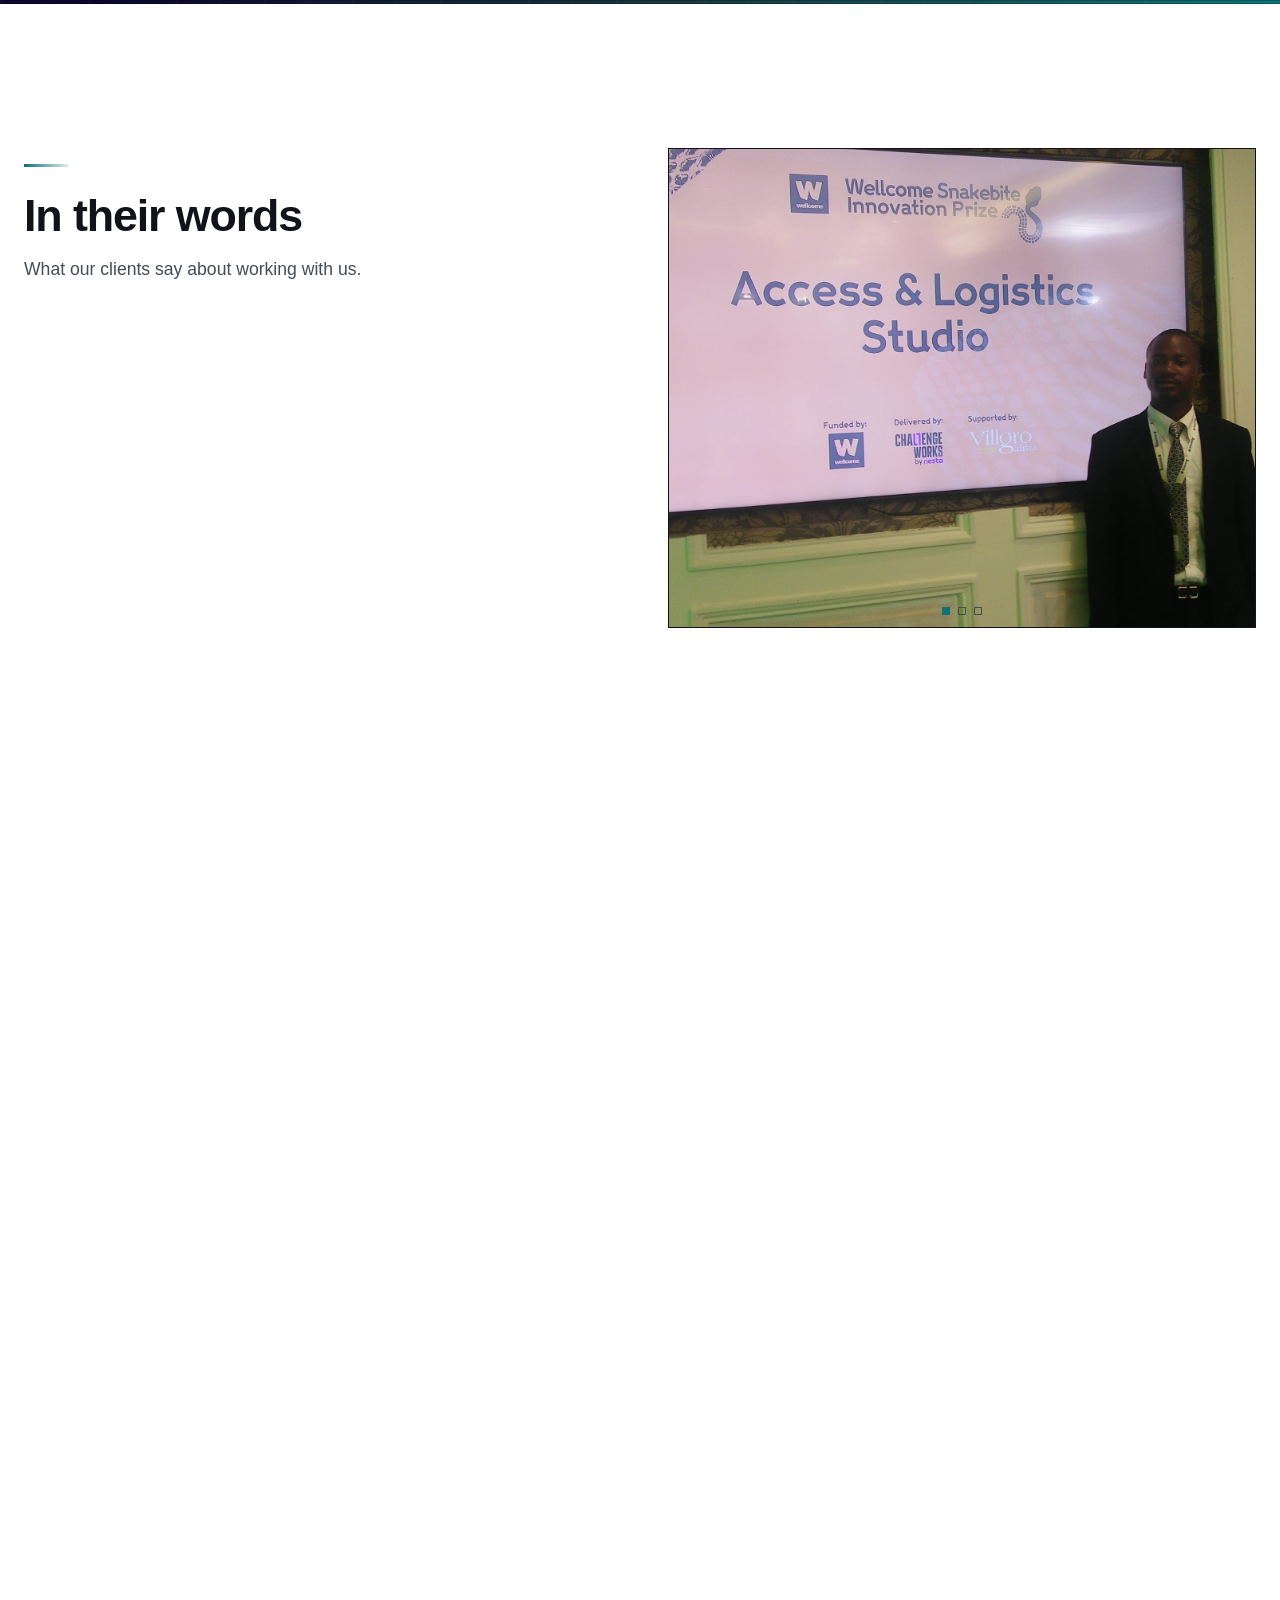
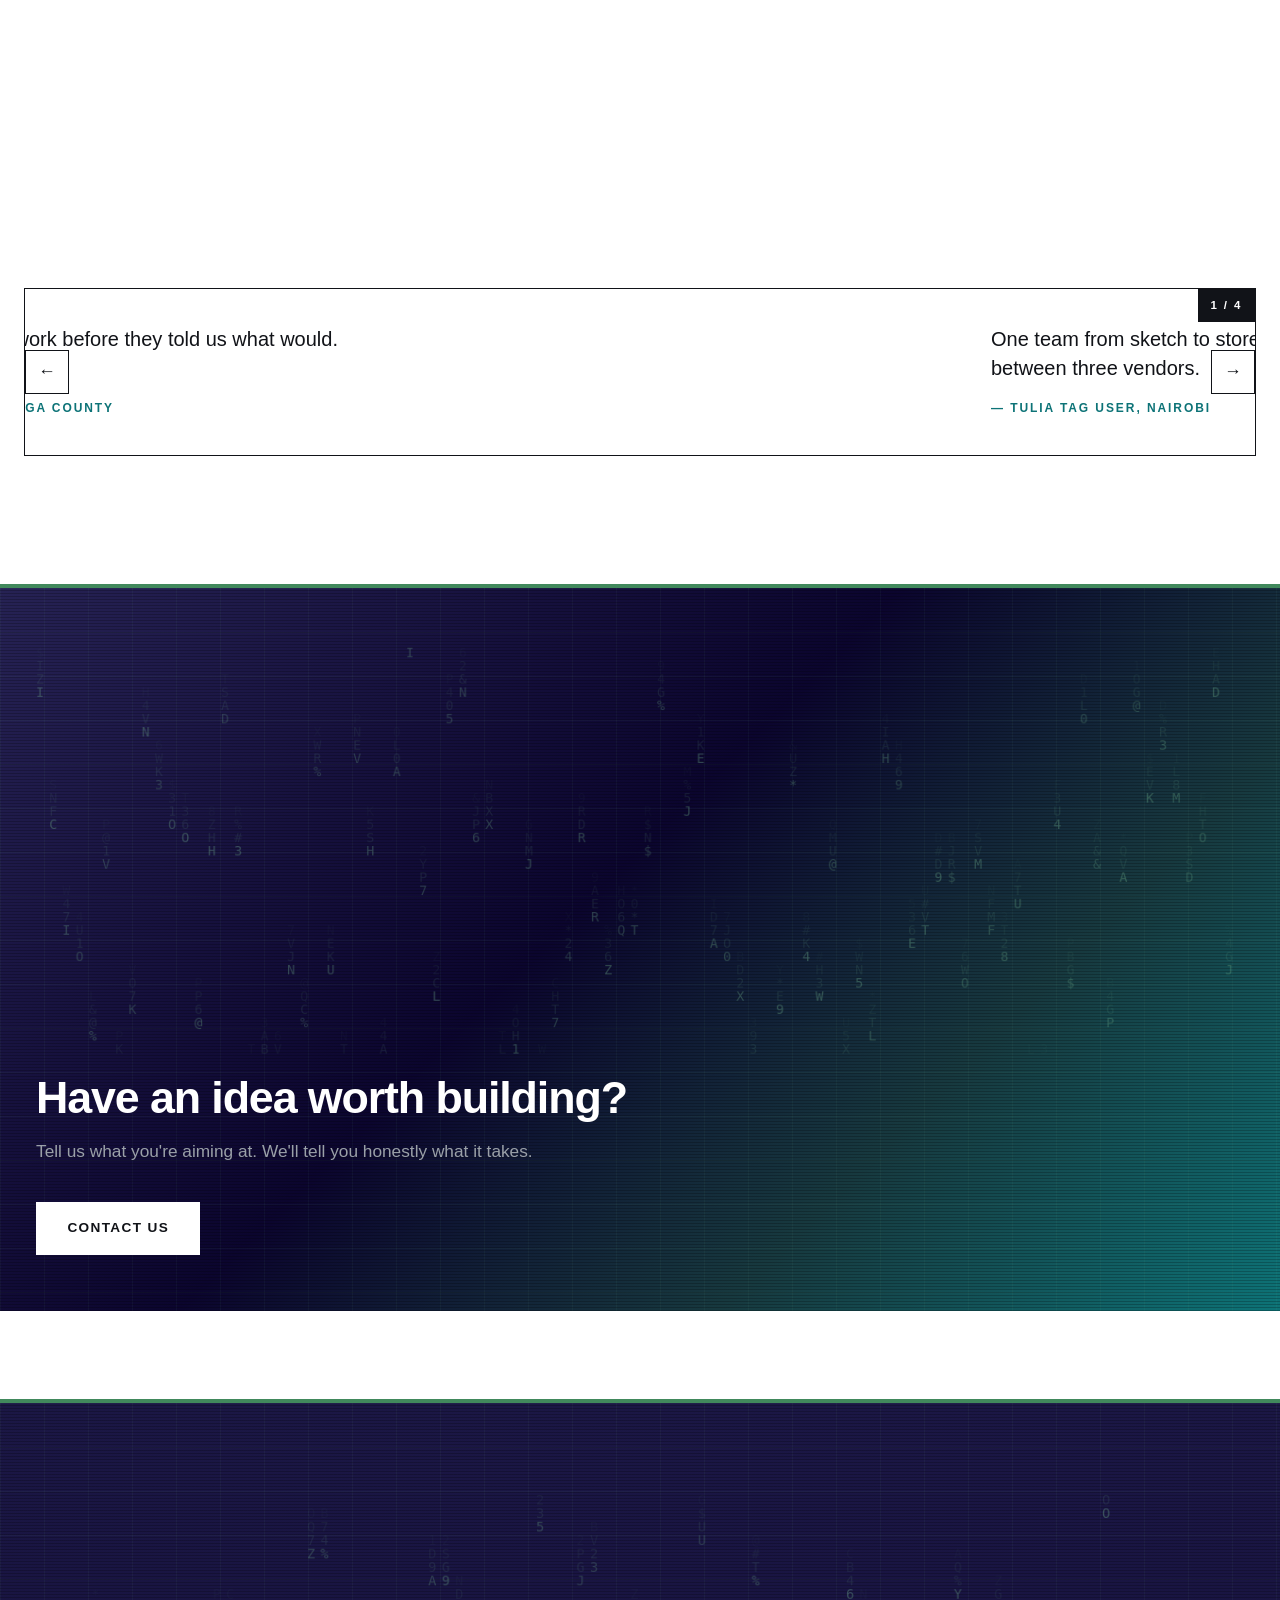
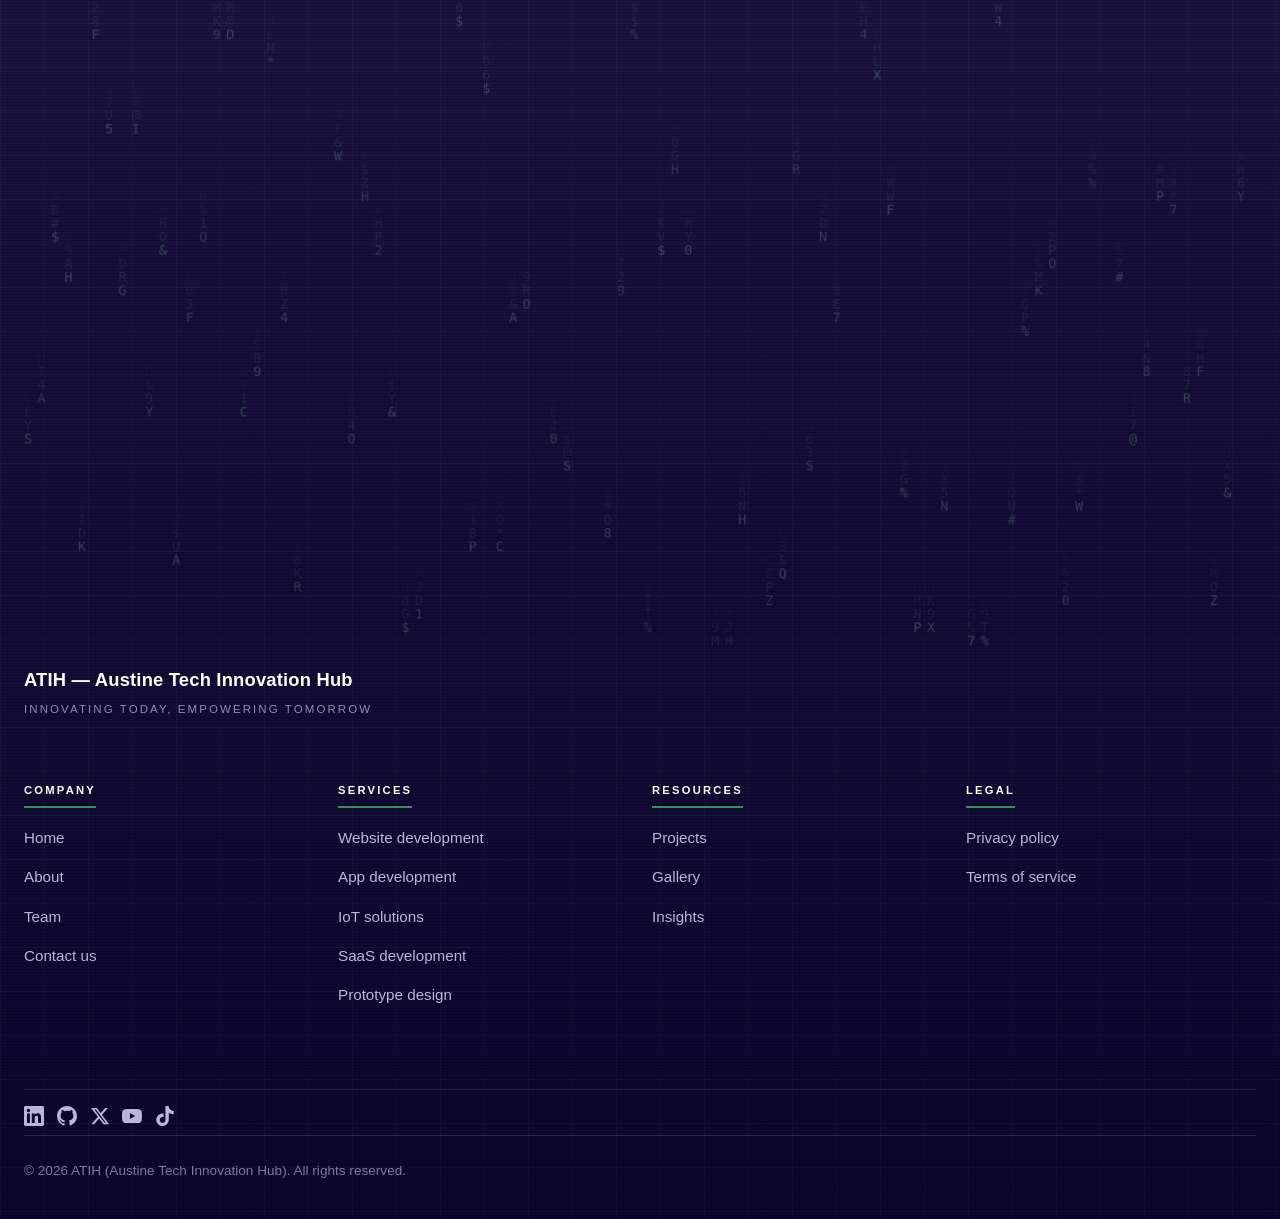
==== commit 3dc10271: "Image renaming and organisation" ====
--- a/index.html
+++ b/index.html
@@ -11,7 +11,7 @@
   <meta property="og:site_name" content="ATIH — Austine Tech Innovation Hub">
   <meta property="og:title" content="ATIH — Austine Tech Innovation Hub">
   <meta property="og:description" content="Websites, mobile apps, IoT systems and SaaS platforms — one accountable team, from prototype to production.">
-  <meta property="og:image" content="https://austinetech.dev/images/ai-generated-banner.png">
+  <meta property="og:image" content="https://austinetech.dev/images/brand/banner.png">
   <meta name="twitter:card" content="summary_large_image">
 </head>
 <body data-page="home">
@@ -23,7 +23,7 @@
       <div class="brand-scene" aria-hidden="true">
         <div class="brand-card">
           <div class="brand-face brand-front">
-            <img class="brand-logo-img" src="images/logo-austine-hub.jpg" alt="ATIH Logo" width="66" height="66">
+            <img class="brand-logo-img" src="images/brand/logo.jpg" alt="ATIH Logo" width="66" height="66">
           </div>
           <div class="brand-face brand-back">
             <span class="brand-slogan">
@@ -59,12 +59,12 @@
     <!-- ============ HERO ============ -->
     <section class="hero">
       <div class="hero-bg" aria-hidden="true">
-        <div class="hero-bg-layer active" style="background-image: url('images/team-working-together.jpg')"></div>
-        <div class="hero-bg-layer" style="background-image: url('images/web-development.jpg')"></div>
-        <div class="hero-bg-layer" style="background-image: url('images/app-UI.jpg')"></div>
-        <div class="hero-bg-layer" style="background-image: url('images/gallery-prototyping-1.jpg')"></div>
-        <div class="hero-bg-layer" style="background-image: url('images/gallery-workspace-1.jpg')"></div>
-        <div class="hero-bg-layer" style="background-image: url('images/ai-generated-banner.png')"></div>
+        <div class="hero-bg-layer active" style="background-image: url('images/team/team-group.jpg')"></div>
+        <div class="hero-bg-layer" style="background-image: url('images/services/web-development.jpg')"></div>
+        <div class="hero-bg-layer" style="background-image: url('images/services/app-ui.jpg')"></div>
+        <div class="hero-bg-layer" style="background-image: url('images/services/prototype-bench.jpg')"></div>
+        <div class="hero-bg-layer" style="background-image: url('images/services/workspace-hardware.jpg')"></div>
+        <div class="hero-bg-layer" style="background-image: url('images/brand/banner.png')"></div>
       </div>
       <div class="hero-inner">
         <h1 class="hero-title typewriter-title">
@@ -94,7 +94,7 @@
         </div>
         <div class="intro-media" data-animate style="--motion-delay: 90ms;">
           <figure class="intro-figure">
-            <img src="images/ai-generated-banner.png" alt="ATIH innovation and technology" loading="lazy" decoding="async" width="448" height="600">
+            <img src="images/brand/banner.png" alt="ATIH innovation and technology" loading="lazy" decoding="async" width="448" height="600">
           </figure>
         </div>
       </div>
@@ -175,12 +175,12 @@
           <h2 class="section-title">On the bench and in the field</h2>
         </div>
         <div class="scroll-gallery-track">
-          <img src="images/team-working-together.jpg" alt="The ATIH team together">
-          <img src="images/web-development.jpg" alt="Web development in progress">
-          <img src="images/app-UI.jpg" alt="App interface on a phone">
-          <img src="images/gallery-prototyping-1.jpg" alt="Prototype on the bench">
-          <img src="images/gallery-workspace-1.jpg" alt="Workspace at ATIH">
-          <img src="images/ai-generated-banner.png" alt="ATIH banner">
+          <img src="images/team/team-group.jpg" alt="The ATIH team together">
+          <img src="images/services/web-development.jpg" alt="Web development in progress">
+          <img src="images/services/app-ui.jpg" alt="App interface on a phone">
+          <img src="images/services/prototype-bench.jpg" alt="Prototype on the bench">
+          <img src="images/services/workspace-hardware.jpg" alt="Workspace at ATIH">
+          <img src="images/brand/banner.png" alt="ATIH banner">
         </div>
       </div>
     </section>
@@ -196,9 +196,9 @@
         </div>
       </div>
       <div class="freeze-visual">
-        <img class="freeze-image active" src="images/phone-0013.jpg" alt="ATIH project in the field" loading="lazy">
-        <img class="freeze-image" src="images/phone-0014.jpg" alt="ATIH team building hardware" loading="lazy">
-        <img class="freeze-image" src="images/phone-0015.jpg" alt="ATIH client delivery" loading="lazy">
+        <img class="freeze-image active" src="images/services/web-development.jpg" alt="ATIH project in the field" loading="lazy">
+        <img class="freeze-image" src="images/services/app-ui.jpg" alt="ATIH team building hardware" loading="lazy">
+        <img class="freeze-image" src="images/services/prototype-bench.jpg" alt="ATIH client delivery" loading="lazy">
         <div class="freeze-indicator">
           <span class="freeze-dot active"></span><span class="freeze-dot"></span><span class="freeze-dot"></span>
         </div>
@@ -245,9 +245,9 @@
         </div>
       </div>
       <div class="freeze-visual">
-        <img class="freeze-image active" src="images/phone-0016.jpg" alt="ATIH workshop session" loading="lazy">
-        <img class="freeze-image" src="images/phone-0017.jpg" alt="ATIH team planning" loading="lazy">
-        <img class="freeze-image" src="images/phone-0018.jpg" alt="ATIH product launch" loading="lazy">
+        <img class="freeze-image active" src="images/services/workspace-hardware.jpg" alt="ATIH workshop session" loading="lazy">
+        <img class="freeze-image" src="images/services/workspace-collab.jpg" alt="ATIH team planning" loading="lazy">
+        <img class="freeze-image" src="images/services/prototype-testing.jpg" alt="ATIH product launch" loading="lazy">
         <div class="freeze-indicator">
           <span class="freeze-dot active"></span><span class="freeze-dot"></span><span class="freeze-dot"></span>
         </div>
@@ -299,9 +299,9 @@
         </div>
       </div>
       <div class="freeze-visual">
-        <img class="freeze-image active" src="images/phone-0019.jpg" alt="ATIH deployed product" loading="lazy">
-        <img class="freeze-image" src="images/phone-0020.jpg" alt="ATIH client site visit" loading="lazy">
-        <img class="freeze-image" src="images/phone-0021.jpg" alt="ATIH tech deployment" loading="lazy">
+        <img class="freeze-image active" src="images/projects/mkulima-alert.jpg" alt="ATIH deployed product" loading="lazy">
+        <img class="freeze-image" src="images/projects/tulia-tag.jpg" alt="ATIH client site visit" loading="lazy">
+        <img class="freeze-image" src="images/projects/decopolis.jpg" alt="ATIH tech deployment" loading="lazy">
         <div class="freeze-indicator">
           <span class="freeze-dot active"></span><span class="freeze-dot"></span><span class="freeze-dot"></span>
         </div>
@@ -335,12 +335,6 @@
 
     <!-- ============ MATRIX BAND WITH IMAGE STRIP ============ -->
     <section class="cta-band matrix-band">
-      <div class="matrix-image-strip">
-        <img src="images/phone-0025.jpg" alt="" loading="lazy">
-        <img src="images/phone-0026.jpg" alt="" loading="lazy">
-        <img src="images/phone-0027.jpg" alt="" loading="lazy">
-        <img src="images/phone-0028.jpg" alt="" loading="lazy">
-      </div>
       <h2 class="cta-title">Built in Kenya. Shipped worldwide.</h2>
       <p class="cta-text">From prototype bench to production. One team, end to end. Tell us what you're building.</p>
       <p class="cta-actions">
@@ -359,9 +353,9 @@
         </div>
       </div>
       <div class="freeze-visual">
-        <img class="freeze-image active" src="images/phone-0022.jpg" alt="ATIH client satisfaction" loading="lazy">
-        <img class="freeze-image" src="images/phone-0023.jpg" alt="ATIH partnership meeting" loading="lazy">
-        <img class="freeze-image" src="images/phone-0024.jpg" alt="ATIH delivered project" loading="lazy">
+        <img class="freeze-image active" src="images/events/event-presentation.jpg" alt="ATIH client satisfaction" loading="lazy">
+        <img class="freeze-image" src="images/events/winning-award-1.jpg" alt="ATIH partnership meeting" loading="lazy">
+        <img class="freeze-image" src="images/events/kempinski.jpg" alt="ATIH delivered project" loading="lazy">
         <div class="freeze-indicator">
           <span class="freeze-dot active"></span><span class="freeze-dot"></span><span class="freeze-dot"></span>
         </div>
--- a/css/styles.css
+++ b/css/styles.css
@@ -1240,7 +1240,8 @@
   /* contact: collapse to 1 col on tablet */
   .contact-details-grid { grid-template-columns: 1fr; }
 
-  /* footer: tighten padding */
+  /* footer: 2-col grid on tablet, tighten padding */
+  .footer-columns { grid-template-columns: 1fr 1fr; gap: var(--space-3); }
   .site-footer { padding-top: var(--space-4); padding-bottom: var(--space-3); }
 
   /* sdg: tighter grid */
@@ -1271,7 +1272,9 @@
   .service-grid, .project-grid, .team-grid, .engagement-grid { grid-template-columns: 1fr; }
   .process-steps { grid-template-columns: 1fr; }
   .contact-details-grid { grid-template-columns: 1fr; }
-  .footer-columns { grid-template-columns: 1fr; }
+  .footer-columns { grid-template-columns: 1fr 1fr; gap: var(--space-2); }
+  .footer-link { font-size: 0.85rem; }
+  .footer-list { gap: 0.5rem; }
   .sdg-grid { grid-template-columns: 1fr; }
 
   .hero-actions, .cta-actions { flex-direction: column; align-items: stretch; text-align: center; }
@@ -1437,9 +1440,9 @@
   display: grid;
   grid-template-columns: 1fr 1fr;
   gap: var(--space-5);
-  min-height: 220vh;
+  min-height: 180vh;
   align-items: start;
-  padding: var(--space-7) var(--space-3) 0;
+  padding: var(--space-5) var(--space-3);
   max-width: 1280px;
   margin: 0 auto;
   position: relative;
@@ -1447,16 +1450,18 @@
 
 .freeze-sticky {
   position: sticky;
-  top: 6rem;
-  padding-top: var(--space-4);
+  top: 7rem;
+  padding-top: var(--space-2);
   min-height: auto;
   align-self: start;
 }
 
 .freeze-visual {
   position: sticky;
-  top: 6rem;
-  height: 70vh;
+  top: 7rem;
+  height: 56vh;
+  max-height: 480px;
+  min-height: 350px;
   display: flex;
   align-items: flex-end;
   justify-content: center;
@@ -1583,6 +1588,7 @@
   position: sticky;
   top: 0;
   height: 100vh;
+  height: 100dvh;
   display: flex;
   flex-direction: column;
   justify-content: center;
@@ -1615,24 +1621,50 @@
    Freeze-section responsive
    ========================================================================== */
 @media (max-width: 820px) {
-  /* block flow + a dedicated scroll tail: the frame pins below the sticky
-     header and --freeze-cycle is the EXACT scroll distance over which the
-     three images cycle, independent of how tall the text above is.
-     Tuning: 45vh = quick flips | 66vh = current, ~22vh of scroll per
-     image | 90vh = lazier, more cinematic. One number, no math. */
+  /* freeze-section on mobile & tablet: clean compact card with zero whitespace */
   .freeze-section {
-    display: block;
+    display: flex;
+    flex-direction: column;
     min-height: 0;
-    --freeze-cycle: 66vh;
-    padding-bottom: var(--freeze-cycle);
-  }
-  .freeze-sticky { position: static; }
+    height: auto;
+    padding: var(--space-4) var(--space-3) var(--space-5);
+  }
+  .freeze-sticky {
+    position: static;
+    padding-top: 0;
+    margin-bottom: var(--space-3);
+  }
   .freeze-visual {
-    position: sticky;
-    top: 5.5rem; /* clears the sticky site header */
-    height: 50vh;
-    min-height: 50vh;
-    margin-top: var(--space-4);
+    position: relative;
+    top: auto;
+    height: 280px;
+    max-height: 320px;
+    min-height: 240px;
+    width: 100%;
+    margin-top: 0;
+    overflow: hidden;
+  }
+  .freeze-indicator {
+    position: absolute;
+    bottom: 0.85rem;
+    left: 50%;
+    transform: translateX(-50%);
+    z-index: 2;
+    margin-bottom: 0;
+    background: rgba(17, 19, 24, 0.72);
+    padding: 5px 10px;
+    backdrop-filter: blur(4px);
+  }
+  .freeze-dot {
+    width: 8px;
+    height: 8px;
+    border: 1px solid rgba(255, 255, 255, 0.6);
+    background: transparent;
+    cursor: pointer;
+  }
+  .freeze-dot.active {
+    background: var(--accent);
+    border-color: var(--accent);
   }
   .social-sticky { bottom: var(--space-2); left: var(--space-2); flex-direction: row; gap: 0.3rem; padding: 0.4rem 0.6rem; }
 
@@ -1641,15 +1673,50 @@
   .hero-kicker { margin-bottom: var(--space-3); font-size: 0.95rem; }
   .hero-build { margin-bottom: var(--space-3); font-size: 1.15rem; }
 
-  /* horizontal scroll gallery: shorter section + smaller images on tablet */
-  .scroll-gallery-section { height: 160vh; }
-  .scroll-gallery-sticky { height: 85vh; padding: var(--space-3) var(--space-2); }
-  .scroll-gallery-track img { height: 52vh; max-height: 380px; }
+  /* gallery on mobile & tablet: vertically arranged clean column grid */
+  .scroll-gallery-section {
+    height: auto;
+    padding: var(--space-5) var(--space-3);
+  }
+  .scroll-gallery-sticky {
+    position: static;
+    height: auto;
+    padding: 0;
+    overflow: visible;
+  }
+  .scroll-gallery-head {
+    padding: 0;
+    margin-bottom: var(--space-4);
+  }
+  .scroll-gallery-track {
+    display: grid;
+    grid-template-columns: repeat(2, 1fr);
+    gap: var(--space-3);
+    width: 100%;
+    transform: none !important;
+  }
+  .scroll-gallery-track img {
+    width: 100%;
+    height: auto;
+    aspect-ratio: 4 / 3;
+    object-fit: cover;
+    max-height: none;
+    border: var(--rule-strong);
+  }
 }
 
 
 @media (max-width: 560px) {
-  .freeze-visual { height: 45vh; min-height: 45vh; }
+  .freeze-section {
+    min-height: 0;
+    height: auto;
+    padding: var(--space-3) var(--space-2) var(--space-4);
+  }
+  .freeze-visual {
+    height: 230px;
+    max-height: 260px;
+    min-height: 190px;
+  }
   .social-sticky a { width: 30px; height: 30px; }
   .social-sticky svg { width: 15px; height: 15px; }
   /* smaller hero type so the title wraps cleanly, not into a scrollbar */
@@ -1661,10 +1728,17 @@
   .hero-kicker { margin-bottom: var(--space-2); font-size: 0.88rem; }
   .hero-build { margin-bottom: var(--space-2); font-size: 1rem; }
 
-  /* horizontal gallery: compact on phone */
-  .scroll-gallery-section { height: 130vh; }
-  .scroll-gallery-sticky { height: 75vh; }
-  .scroll-gallery-track img { height: 42vh; max-height: 280px; }
+  /* gallery on phones: stacked 1-column layout */
+  .scroll-gallery-section {
+    padding: var(--space-4) var(--space-2);
+  }
+  .scroll-gallery-track {
+    grid-template-columns: 1fr;
+    gap: var(--space-3);
+  }
+  .scroll-gallery-track img {
+    aspect-ratio: 16 / 10;
+  }
 }
 
 /* ==========================================================================
@@ -1709,3 +1783,293 @@
 .hero-build .typewriter-cursor {
   background: #7fc79a;
 }
+
+/* ==========================================================================
+   Gallery Page: Filter Bar, Responsive Grid, and Lightbox
+   ========================================================================== */
+.section-gallery {
+  padding-bottom: var(--space-7);
+}
+
+.gallery-filter-bar {
+  margin-bottom: var(--space-5);
+  overflow-x: auto;
+  scrollbar-width: none;
+}
+.gallery-filter-bar::-webkit-scrollbar {
+  display: none;
+}
+
+.gallery-filters {
+  display: flex;
+  flex-wrap: wrap;
+  gap: var(--space-2);
+  align-items: center;
+}
+
+.gallery-filter-btn {
+  font: inherit;
+  font-size: 0.78rem;
+  font-weight: 650;
+  letter-spacing: 0.12em;
+  text-transform: uppercase;
+  color: var(--ink-soft);
+  background: var(--paper);
+  border: var(--rule-strong);
+  padding: 0.6rem 1.15rem;
+  cursor: pointer;
+  transition: all var(--dur-fast) ease;
+  white-space: nowrap;
+}
+.gallery-filter-btn:hover {
+  background: var(--paper-warm);
+  color: var(--ink);
+  border-color: var(--ink);
+}
+.gallery-filter-btn.active {
+  background: var(--ink);
+  color: #ffffff;
+  border-color: var(--ink);
+}
+
+.gallery-grid {
+  display: grid;
+  grid-template-columns: repeat(3, 1fr);
+  gap: var(--space-4);
+}
+
+.gallery-card {
+  display: flex;
+  flex-direction: column;
+  background: var(--paper);
+  border: var(--rule-strong);
+  transition: transform var(--dur-fast) ease, box-shadow var(--dur-fast) ease, border-color var(--dur-fast) ease;
+  cursor: pointer;
+}
+.gallery-card:hover {
+  border-color: var(--accent);
+  box-shadow: 0 10px 30px rgba(13, 115, 119, 0.12);
+  transform: translateY(-2px);
+}
+.gallery-card.is-hidden {
+  display: none !important;
+}
+
+.gallery-card-media {
+  position: relative;
+  overflow: hidden;
+  aspect-ratio: 4 / 3;
+  margin: 0;
+  background: var(--paper-warm);
+}
+.gallery-card-media img {
+  width: 100%;
+  height: 100%;
+  object-fit: cover;
+  display: block;
+  transition: transform var(--dur) var(--ease);
+}
+.gallery-card:hover .gallery-card-media img {
+  transform: scale(1.04);
+}
+
+.gallery-card-tag {
+  position: absolute;
+  top: 0.75rem;
+  left: 0.75rem;
+  font-size: 0.68rem;
+  font-weight: 700;
+  letter-spacing: 0.14em;
+  text-transform: uppercase;
+  background: rgba(17, 19, 24, 0.88);
+  color: #ffffff;
+  padding: 0.3rem 0.65rem;
+  border: 1px solid rgba(255, 255, 255, 0.15);
+  backdrop-filter: blur(4px);
+  z-index: 1;
+}
+
+.gallery-card-body {
+  padding: var(--space-3);
+  border-top: var(--rule);
+  flex-grow: 1;
+  display: flex;
+  flex-direction: column;
+  justify-content: flex-start;
+}
+.gallery-card-title {
+  font-size: 1.05rem;
+  font-weight: 700;
+  margin-bottom: 0.35rem;
+  color: var(--ink);
+  transition: color var(--dur-fast) ease;
+}
+.gallery-card:hover .gallery-card-title {
+  color: var(--accent);
+}
+.gallery-card-text {
+  font-size: 0.88rem;
+  color: var(--ink-soft);
+  line-height: 1.45;
+  margin: 0;
+}
+
+/* Lightbox Modal */
+.gallery-lightbox {
+  position: fixed;
+  inset: 0;
+  z-index: 1000;
+  display: flex;
+  align-items: center;
+  justify-content: center;
+  opacity: 0;
+  pointer-events: none;
+  transition: opacity var(--dur) ease;
+}
+.gallery-lightbox.is-open {
+  opacity: 1;
+  pointer-events: auto;
+}
+
+.lightbox-overlay {
+  position: absolute;
+  inset: 0;
+  background: rgba(17, 19, 24, 0.92);
+  backdrop-filter: blur(8px);
+}
+
+.lightbox-content {
+  position: relative;
+  z-index: 1;
+  max-width: 90vw;
+  max-height: 88vh;
+  display: flex;
+  flex-direction: column;
+  align-items: center;
+  background: var(--paper);
+  border: var(--rule-strong);
+  box-shadow: 0 25px 60px rgba(0, 0, 0, 0.4);
+  overflow: hidden;
+}
+
+.lightbox-close {
+  position: absolute;
+  top: 0.75rem;
+  right: 0.75rem;
+  width: 36px;
+  height: 36px;
+  display: flex;
+  align-items: center;
+  justify-content: center;
+  font-size: 1.6rem;
+  background: rgba(17, 19, 24, 0.85);
+  color: #ffffff;
+  border: 1px solid rgba(255, 255, 255, 0.2);
+  cursor: pointer;
+  z-index: 10;
+  transition: background var(--dur-fast) ease;
+}
+.lightbox-close:hover {
+  background: var(--accent);
+}
+
+.lightbox-img {
+  max-width: 100%;
+  max-height: 70vh;
+  width: auto;
+  height: auto;
+  object-fit: contain;
+  display: block;
+}
+
+.lightbox-caption {
+  padding: var(--space-3) var(--space-4);
+  width: 100%;
+  background: var(--paper);
+  border-top: var(--rule);
+}
+.lightbox-title {
+  font-size: 1.15rem;
+  margin-bottom: 0.25rem;
+}
+.lightbox-desc {
+  font-size: 0.9rem;
+  color: var(--ink-soft);
+  margin: 0;
+}
+
+@media (max-width: 1020px) {
+  .gallery-grid {
+    grid-template-columns: repeat(2, 1fr);
+    gap: var(--space-3);
+  }
+}
+
+@media (max-width: 820px) {
+  .gallery-filter-bar {
+    margin-bottom: var(--space-4);
+    margin-left: calc(-1 * var(--space-3));
+    margin-right: calc(-1 * var(--space-3));
+    padding-left: var(--space-3);
+    padding-right: var(--space-3);
+  }
+  .gallery-filters {
+    flex-wrap: nowrap;
+    overflow-x: auto;
+    -webkit-overflow-scrolling: touch;
+    padding-bottom: var(--space-1);
+    gap: var(--space-1);
+  }
+  .gallery-filter-btn {
+    padding: 0.55rem 0.95rem;
+    font-size: 0.75rem;
+    flex-shrink: 0;
+  }
+}
+
+@media (max-width: 560px) {
+  .gallery-grid {
+    grid-template-columns: 1fr;
+    gap: var(--space-3);
+  }
+  .gallery-card-media {
+    aspect-ratio: 16 / 10;
+  }
+  .gallery-filter-bar {
+    margin-left: calc(-1 * var(--space-2));
+    margin-right: calc(-1 * var(--space-2));
+    padding-left: var(--space-2);
+    padding-right: var(--space-2);
+  }
+  .gallery-filter-btn {
+    padding: 0.5rem 0.85rem;
+    font-size: 0.72rem;
+  }
+  .gallery-card-body {
+    padding: var(--space-2) var(--space-3);
+  }
+  .gallery-card-title {
+    font-size: 0.98rem;
+  }
+  .gallery-card-text {
+    font-size: 0.82rem;
+  }
+  .lightbox-content {
+    max-width: 95vw;
+    max-height: 88vh;
+  }
+  .lightbox-img {
+    max-height: 55vh;
+  }
+  .lightbox-caption {
+    padding: var(--space-2) var(--space-3);
+  }
+  .lightbox-title {
+    font-size: 1rem;
+  }
+  .lightbox-desc {
+    font-size: 0.82rem;
+  }
+}
+
+
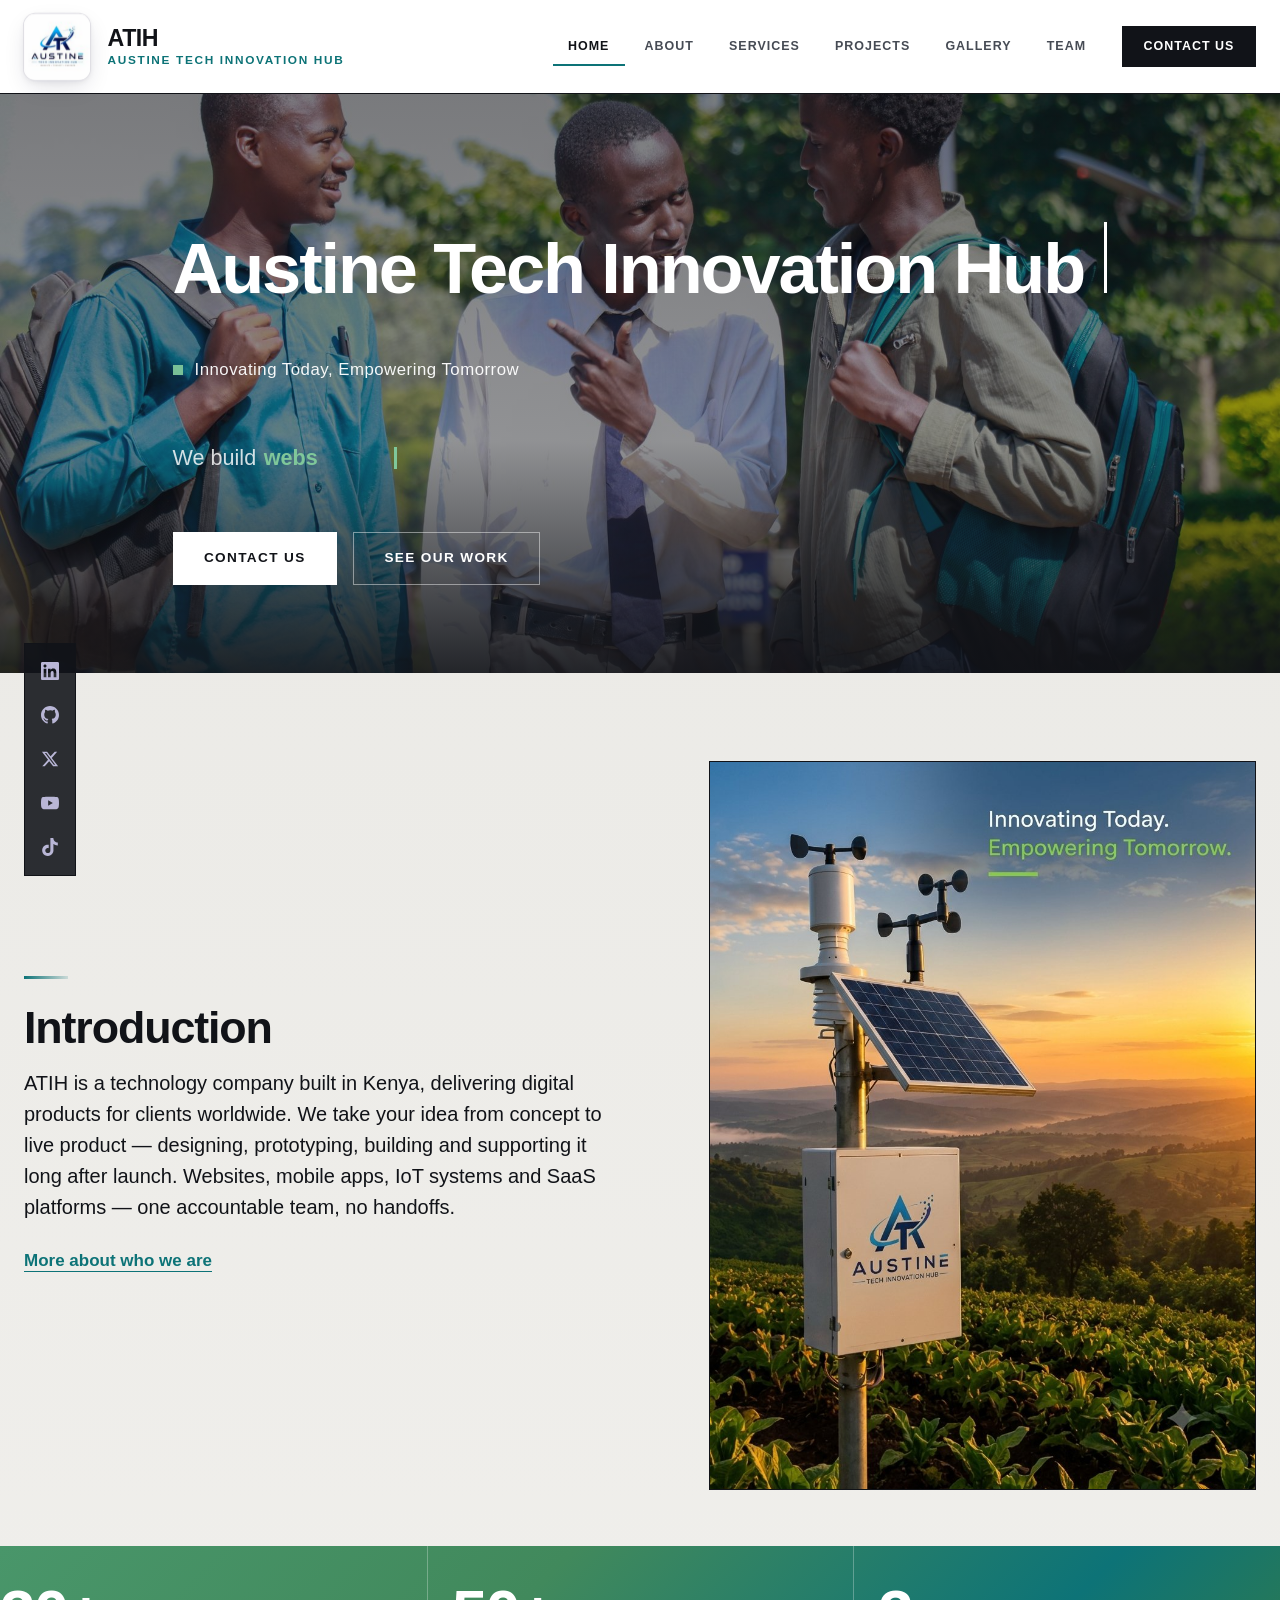
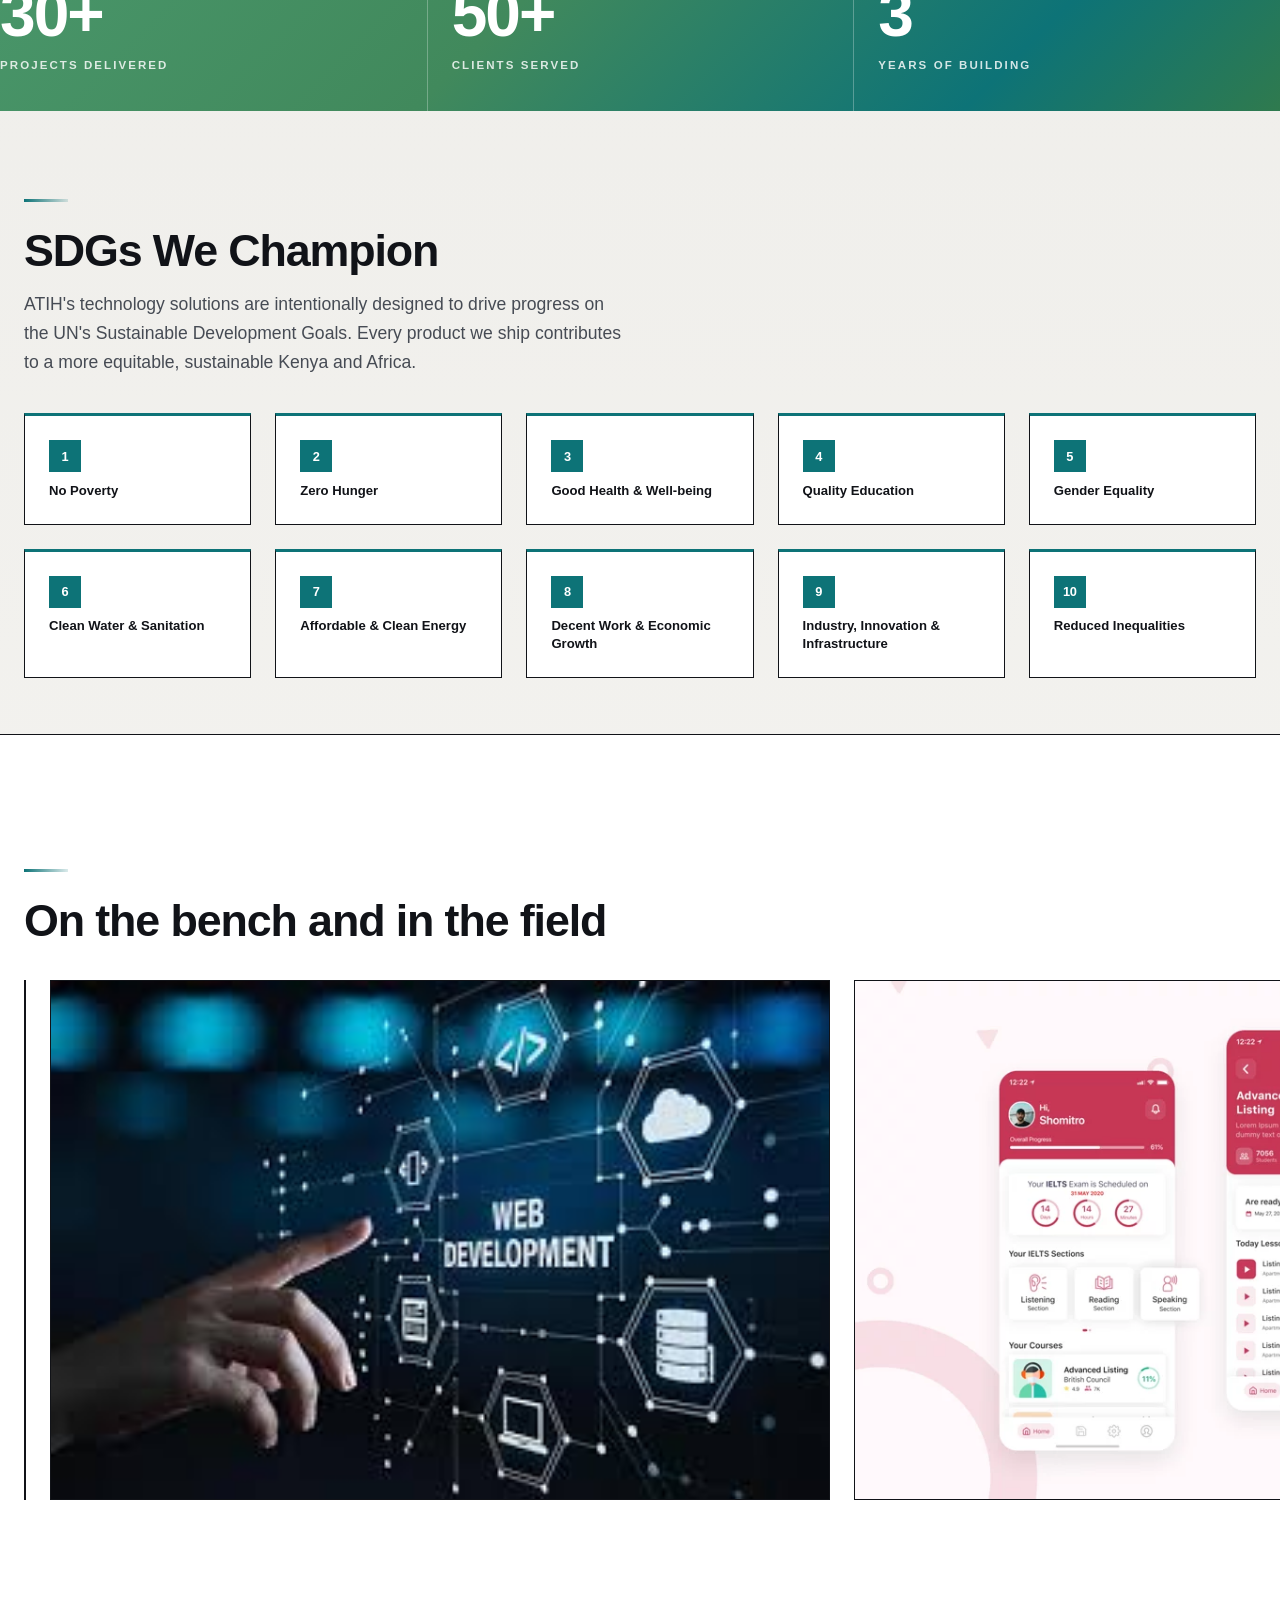
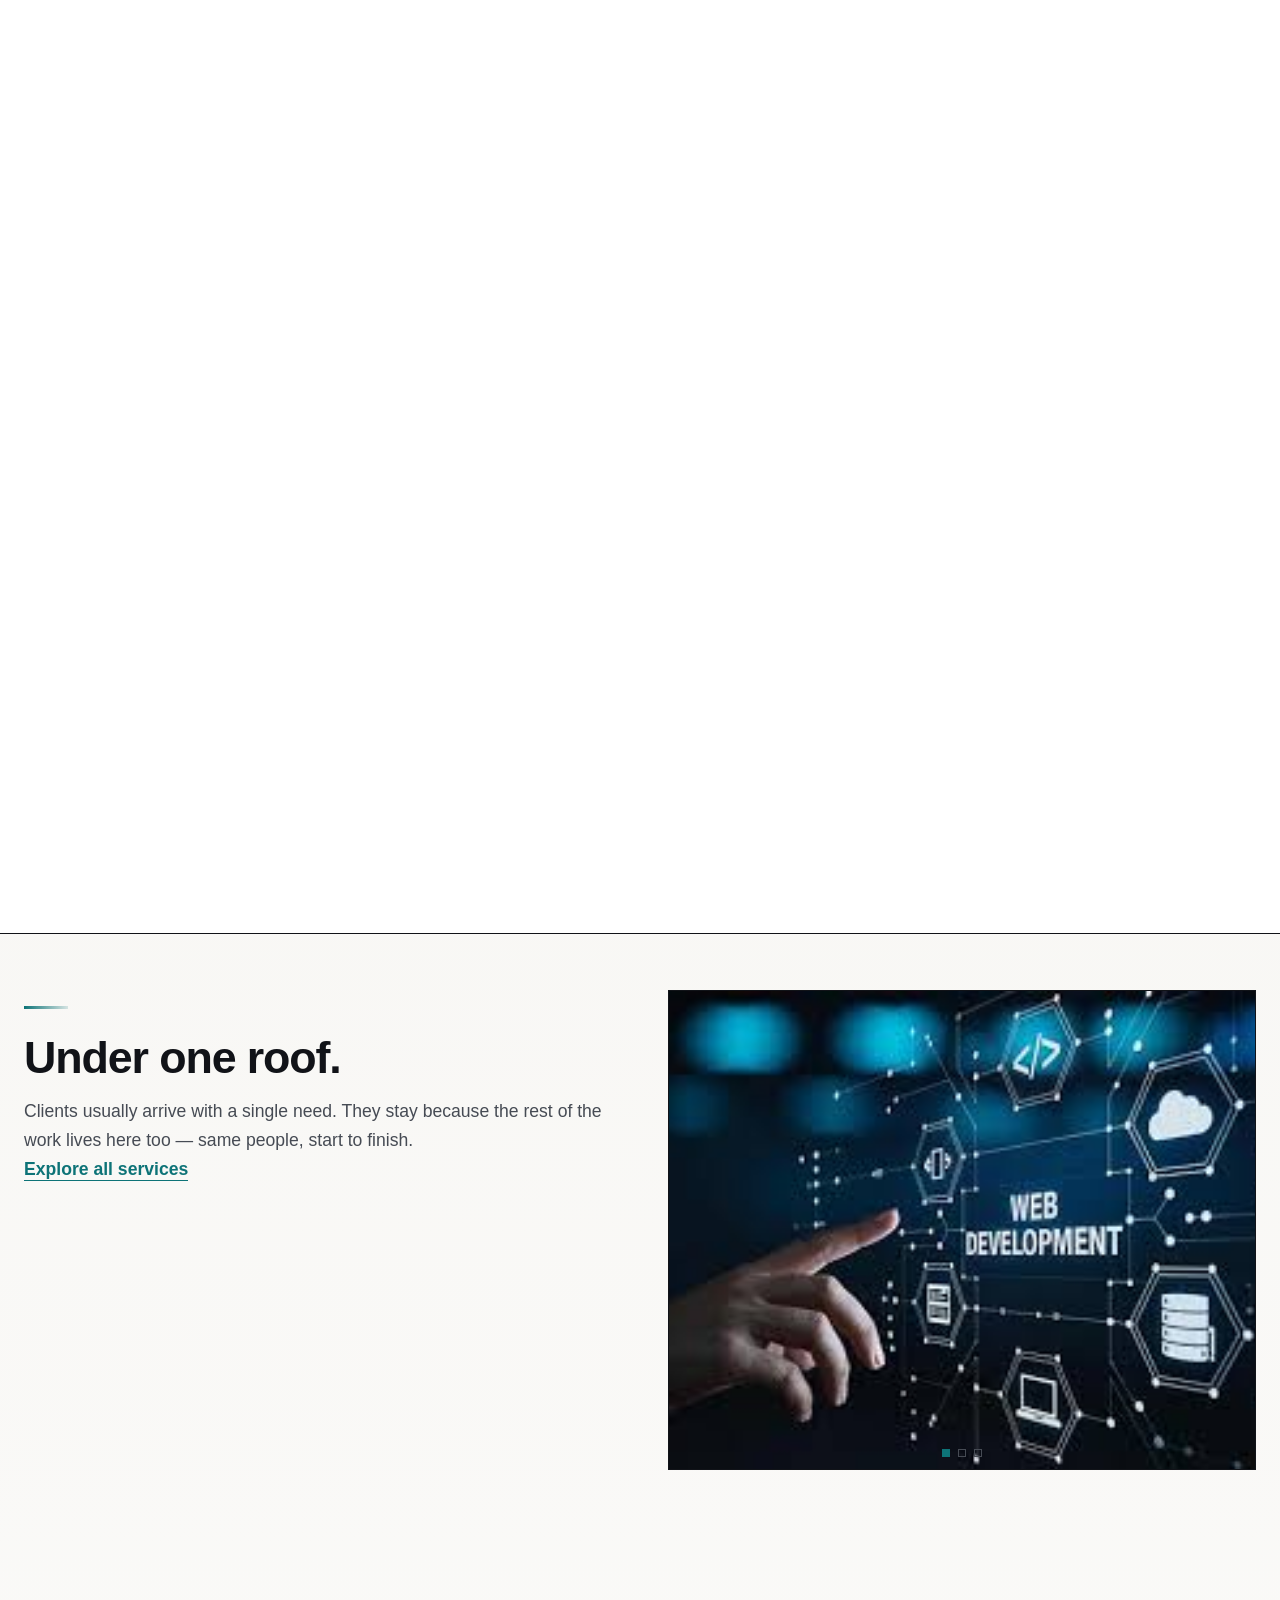
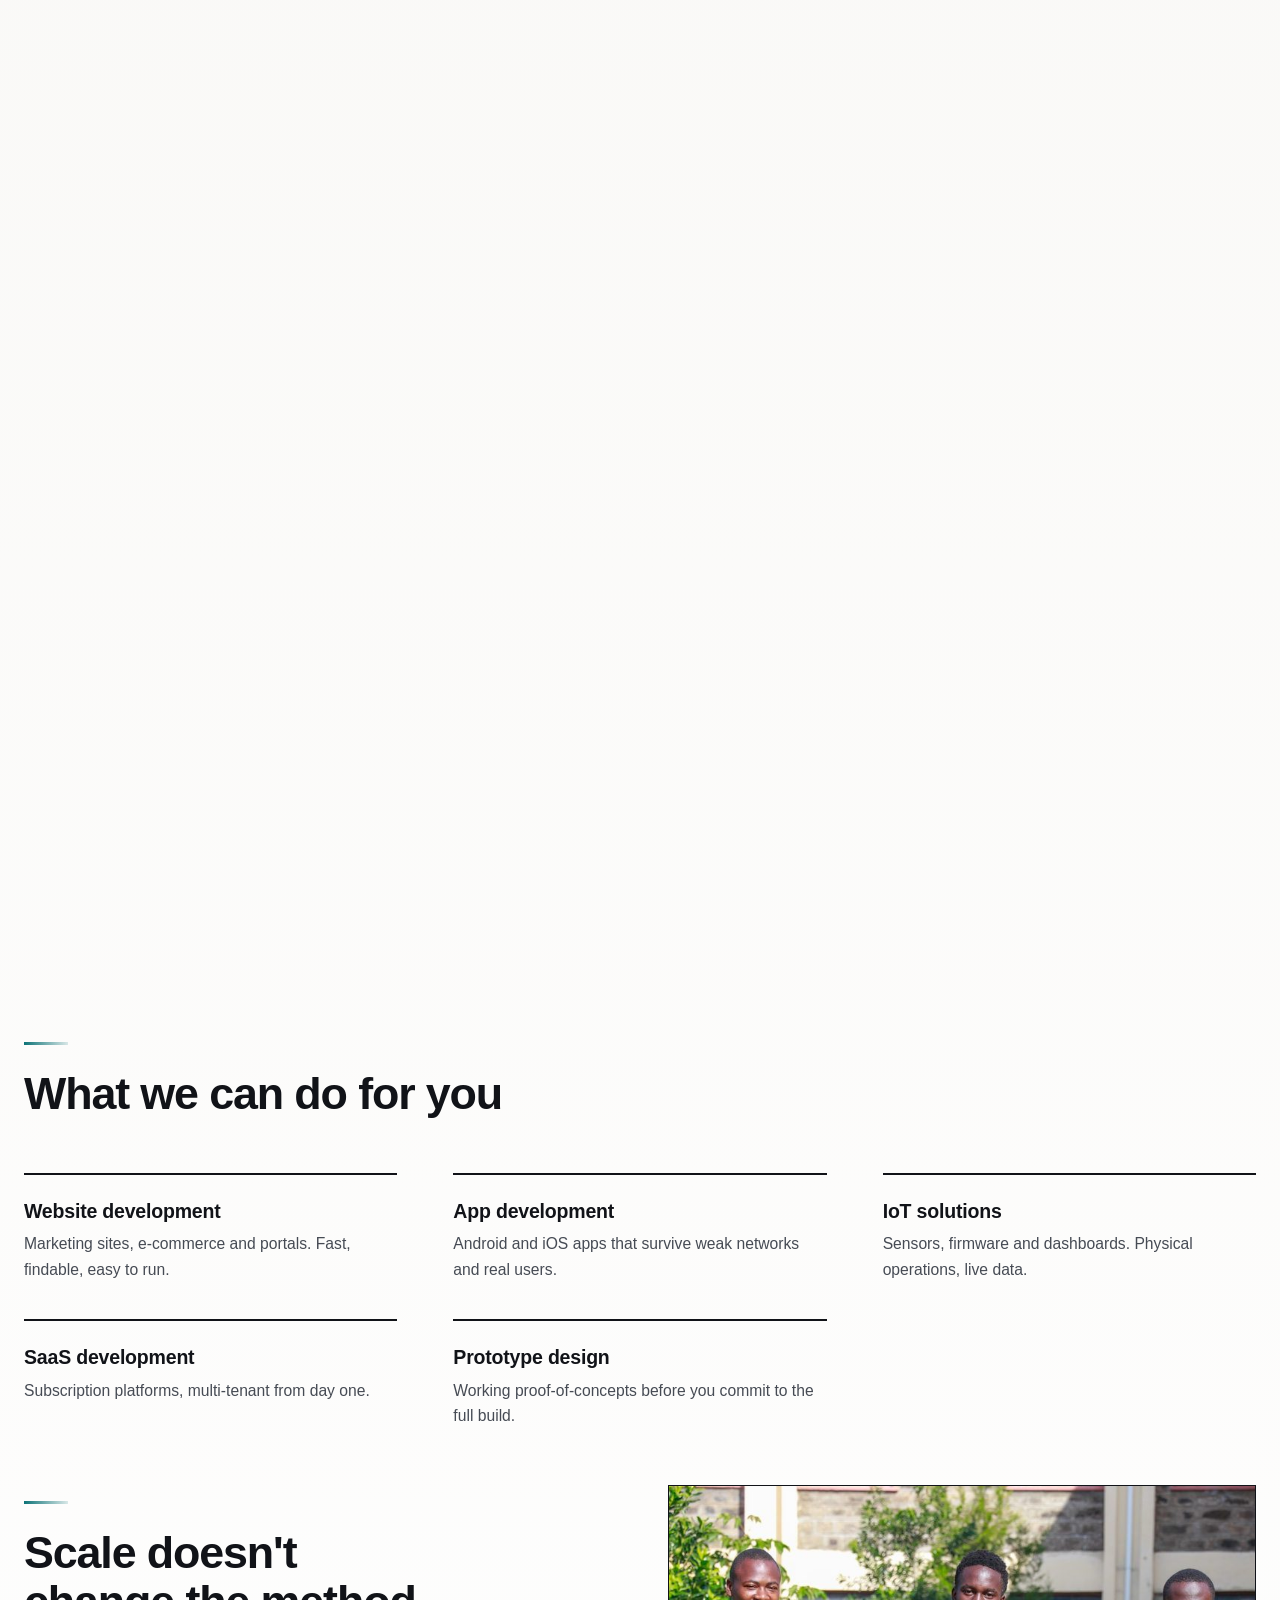
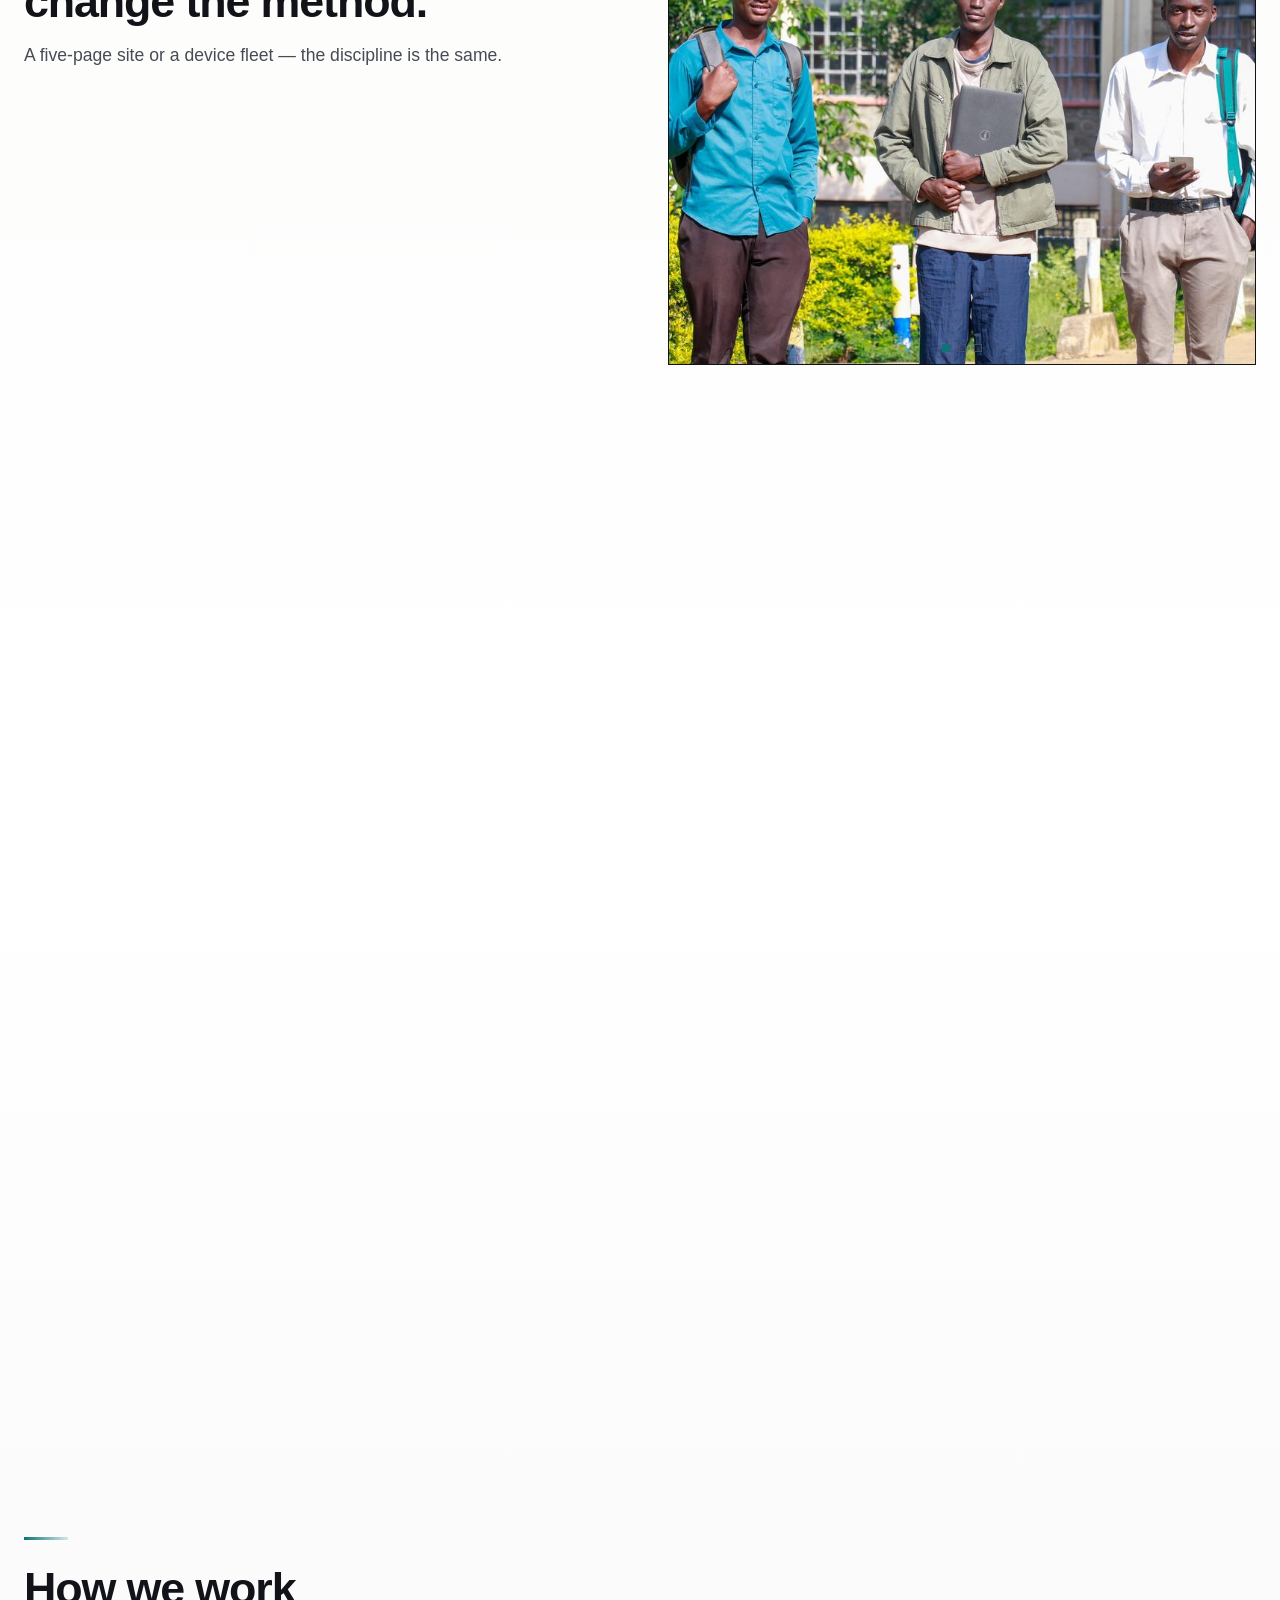
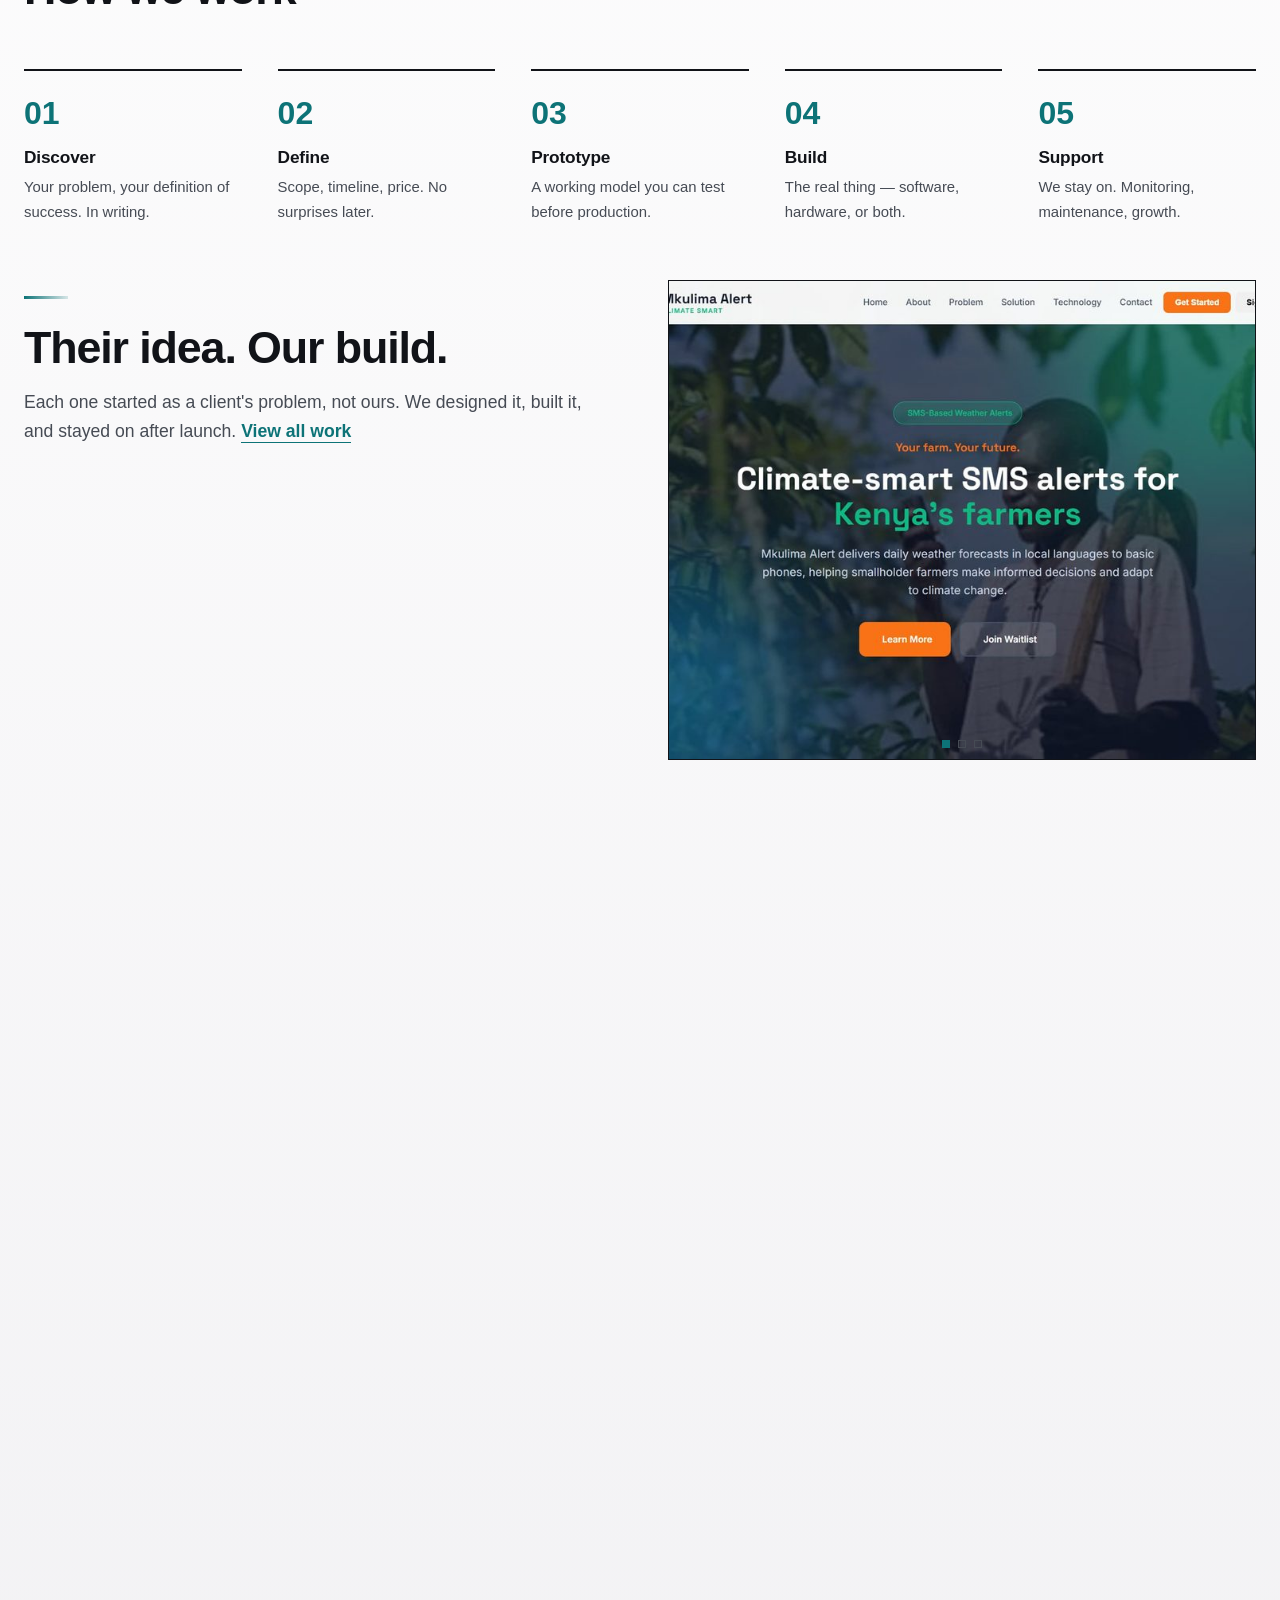
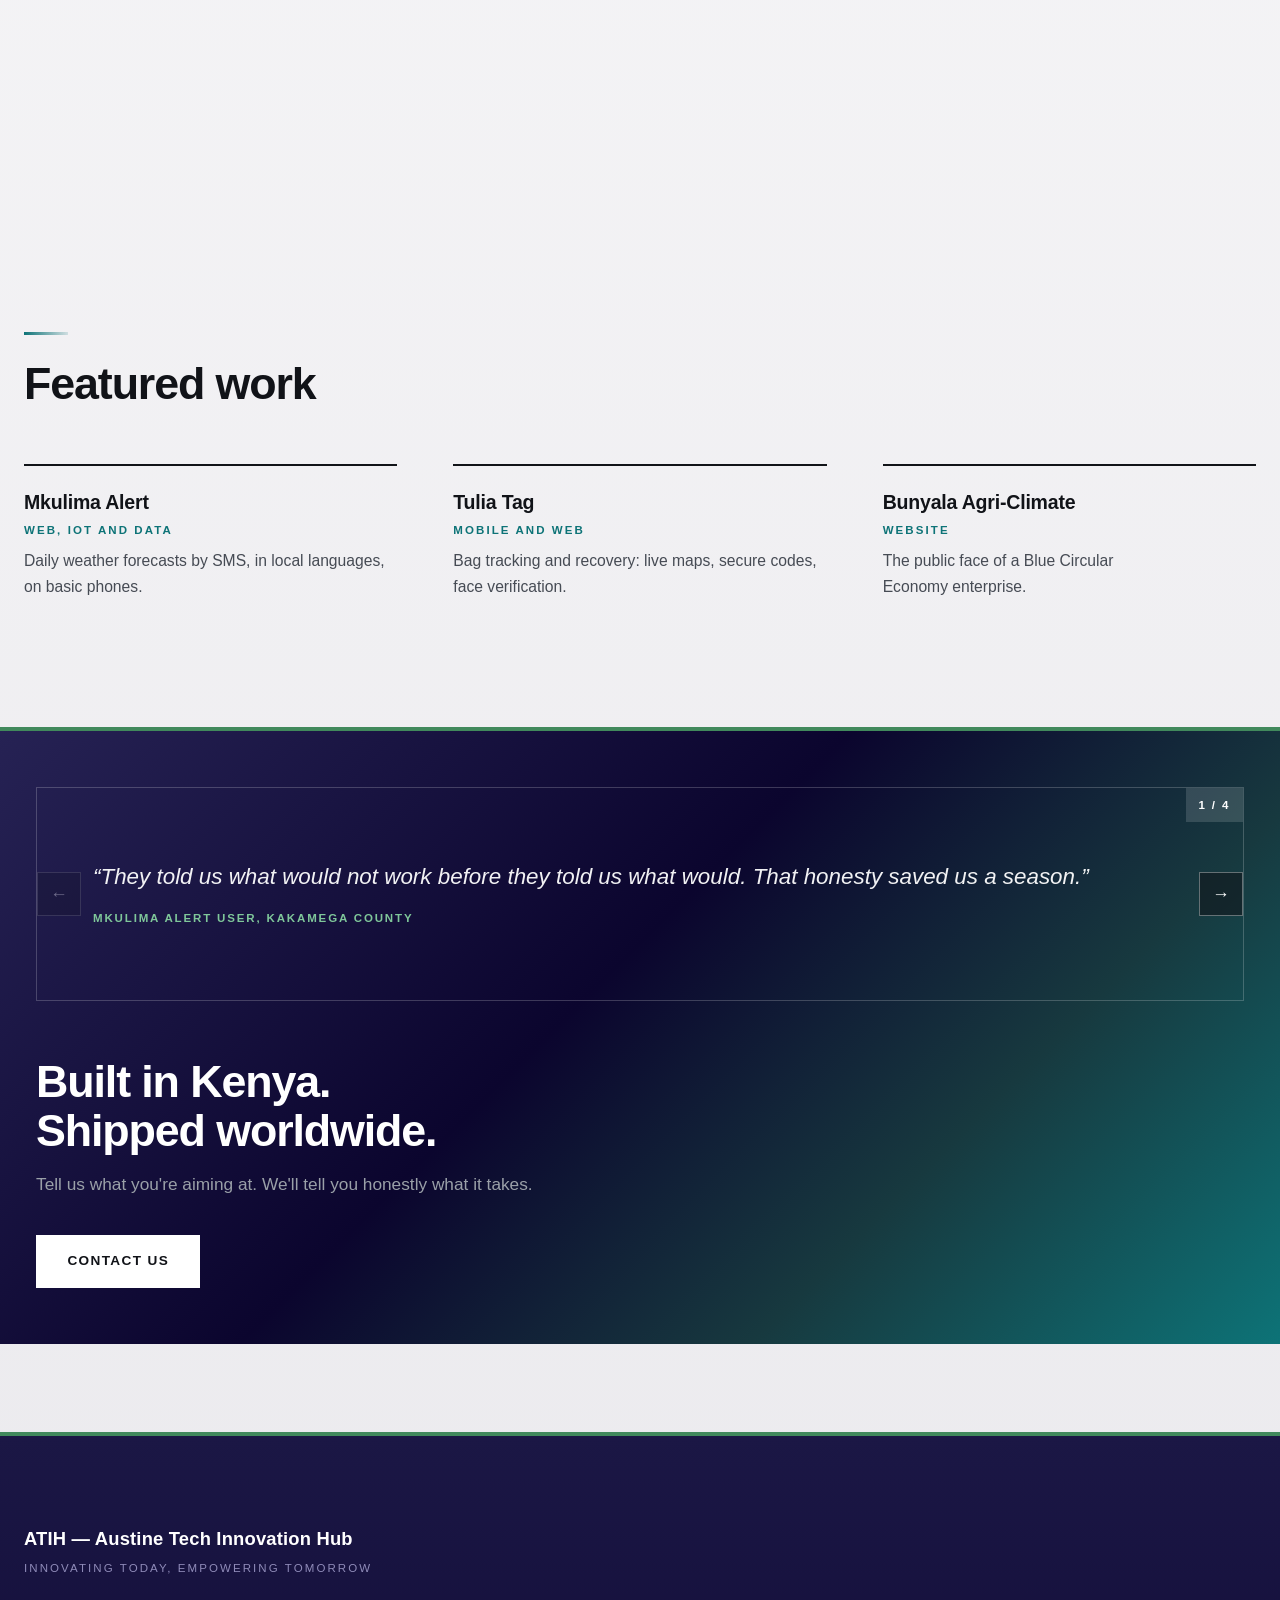
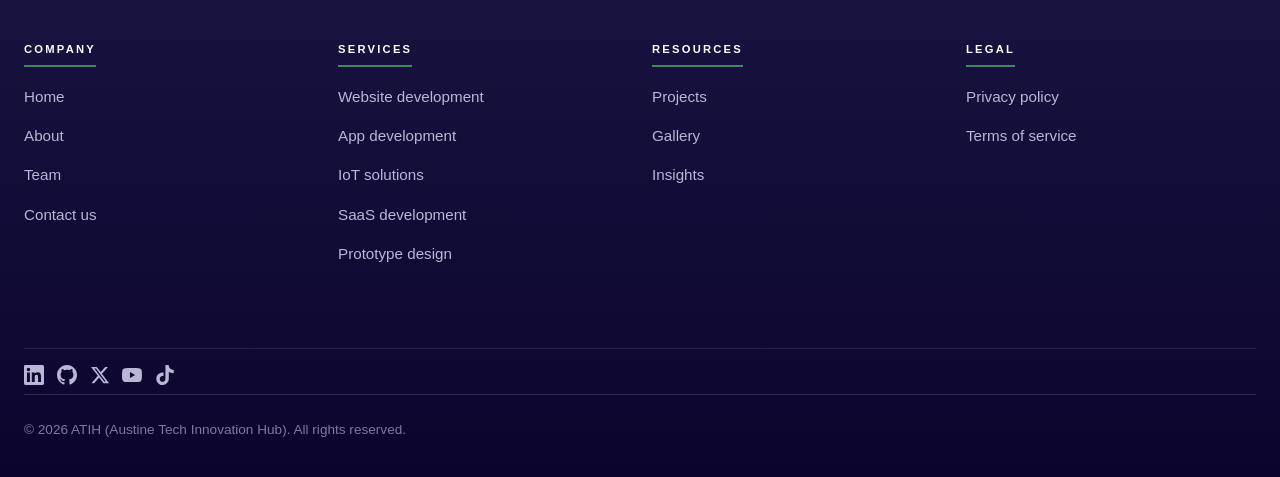
==== commit 0db0e9b2: "Image optimization and content refinement" ====
--- a/index.html
+++ b/index.html
@@ -11,7 +11,7 @@
   <meta property="og:site_name" content="ATIH — Austine Tech Innovation Hub">
   <meta property="og:title" content="ATIH — Austine Tech Innovation Hub">
   <meta property="og:description" content="Websites, mobile apps, IoT systems and SaaS platforms — one accountable team, from prototype to production.">
-  <meta property="og:image" content="https://austinetech.dev/images/brand/banner.png">
+  <meta property="og:image" content="https://austinetech.dev/images/brand/banner.jpg">
   <meta name="twitter:card" content="summary_large_image">
 </head>
 <body data-page="home">
@@ -23,7 +23,7 @@
       <div class="brand-scene" aria-hidden="true">
         <div class="brand-card">
           <div class="brand-face brand-front">
-            <img class="brand-logo-img" src="images/brand/logo.jpg" alt="ATIH Logo" width="66" height="66">
+            <img class="brand-logo-img" src="images/brand/logo.jpg" srcset="images/brand/logo-132.jpg 132w, images/brand/logo-264.jpg 264w, images/brand/logo.jpg 1254w" sizes="66px" alt="ATIH Logo" width="66" height="66">
           </div>
           <div class="brand-face brand-back">
             <span class="brand-slogan">
@@ -64,7 +64,7 @@
         <div class="hero-bg-layer" style="background-image: url('images/services/app-ui.jpg')"></div>
         <div class="hero-bg-layer" style="background-image: url('images/services/prototype-bench.jpg')"></div>
         <div class="hero-bg-layer" style="background-image: url('images/services/workspace-hardware.jpg')"></div>
-        <div class="hero-bg-layer" style="background-image: url('images/brand/banner.png')"></div>
+        <div class="hero-bg-layer" style="background-image: url('images/brand/banner.jpg')"></div>
       </div>
       <div class="hero-inner">
         <h1 class="hero-title typewriter-title">
@@ -94,7 +94,7 @@
         </div>
         <div class="intro-media" data-animate style="--motion-delay: 90ms;">
           <figure class="intro-figure">
-            <img src="images/brand/banner.png" alt="ATIH innovation and technology" loading="lazy" decoding="async" width="448" height="600">
+            <img src="images/brand/banner.jpg" srcset="images/brand/banner-480.jpg 480w, images/brand/banner.jpg 896w" sizes="(max-width: 820px) 100vw, 45vw" alt="ATIH innovation and technology" loading="lazy" decoding="async" width="448" height="600">
           </figure>
         </div>
       </div>
@@ -175,12 +175,12 @@
           <h2 class="section-title">On the bench and in the field</h2>
         </div>
         <div class="scroll-gallery-track">
-          <img src="images/team/team-group.jpg" alt="The ATIH team together">
+          <img src="images/team/team-group.jpg" srcset="images/team/team-group-480.jpg 480w, images/team/team-group-960.jpg 960w, images/team/team-group-1440.jpg 1440w, images/team/team-group.jpg 1920w" sizes="(max-width: 560px) 100vw, (max-width: 820px) 50vw, 40vw" alt="The ATIH team together">
           <img src="images/services/web-development.jpg" alt="Web development in progress">
-          <img src="images/services/app-ui.jpg" alt="App interface on a phone">
-          <img src="images/services/prototype-bench.jpg" alt="Prototype on the bench">
-          <img src="images/services/workspace-hardware.jpg" alt="Workspace at ATIH">
-          <img src="images/brand/banner.png" alt="ATIH banner">
+          <img src="images/services/app-ui.jpg" srcset="images/services/app-ui-480.jpg 480w, images/services/app-ui.jpg 736w" sizes="(max-width: 560px) 100vw, (max-width: 820px) 50vw, 40vw" alt="App interface on a phone">
+          <img src="images/services/prototype-bench.jpg" srcset="images/services/prototype-bench-480.jpg 480w, images/services/prototype-bench-960.jpg 960w, images/services/prototype-bench-1440.jpg 1440w, images/services/prototype-bench.jpg 1920w" sizes="(max-width: 560px) 100vw, (max-width: 820px) 50vw, 40vw" alt="Prototype on the bench">
+          <img src="images/services/workspace-hardware.jpg" srcset="images/services/workspace-hardware-480.jpg 480w, images/services/workspace-hardware-960.jpg 960w, images/services/workspace-hardware-1440.jpg 1440w, images/services/workspace-hardware.jpg 1920w" sizes="(max-width: 560px) 100vw, (max-width: 820px) 50vw, 40vw" alt="Workspace at ATIH">
+          <img src="images/brand/banner.jpg" srcset="images/brand/banner-480.jpg 480w, images/brand/banner.jpg 896w" sizes="(max-width: 560px) 100vw, (max-width: 820px) 50vw, 40vw" alt="ATIH banner">
         </div>
       </div>
     </section>
@@ -190,15 +190,15 @@
       <div class="freeze-sticky">
         <div class="section-head">
           <span class="accent-bar"></span>
-          <h2 class="section-title">Five ways we build</h2>
-          <p class="section-text">Most clients start with one. They stay because the rest are under the same roof.</p>
+          <h2 class="section-title">Under one roof.</h2>
+          <p class="section-text">Clients usually arrive with a single need. They stay because the rest of the work lives here too — same people, start to finish.</p>
           <p class="section-text"><a class="text-link" href="services/index.html">Explore all services</a></p>
         </div>
       </div>
       <div class="freeze-visual">
         <img class="freeze-image active" src="images/services/web-development.jpg" alt="ATIH project in the field" loading="lazy">
-        <img class="freeze-image" src="images/services/app-ui.jpg" alt="ATIH team building hardware" loading="lazy">
-        <img class="freeze-image" src="images/services/prototype-bench.jpg" alt="ATIH client delivery" loading="lazy">
+        <img class="freeze-image" src="images/services/app-ui.jpg" srcset="images/services/app-ui-480.jpg 480w, images/services/app-ui.jpg 736w" sizes="(max-width: 820px) 100vw, 50vw" alt="ATIH team building hardware" loading="lazy">
+        <img class="freeze-image" src="images/services/prototype-bench.jpg" srcset="images/services/prototype-bench-480.jpg 480w, images/services/prototype-bench-960.jpg 960w, images/services/prototype-bench-1440.jpg 1440w, images/services/prototype-bench.jpg 1920w" sizes="(max-width: 820px) 100vw, 50vw" alt="ATIH client delivery" loading="lazy">
         <div class="freeze-indicator">
           <span class="freeze-dot active"></span><span class="freeze-dot"></span><span class="freeze-dot"></span>
         </div>
@@ -240,14 +240,14 @@
       <div class="freeze-sticky">
         <div class="section-head">
           <span class="accent-bar"></span>
-          <h2 class="section-title">Five steps. Every project.</h2>
+          <h2 class="section-title">Scale doesn't change the method.</h2>
           <p class="section-text">A five-page site or a device fleet — the discipline is the same.</p>
         </div>
       </div>
       <div class="freeze-visual">
-        <img class="freeze-image active" src="images/services/workspace-hardware.jpg" alt="ATIH workshop session" loading="lazy">
-        <img class="freeze-image" src="images/services/workspace-collab.jpg" alt="ATIH team planning" loading="lazy">
-        <img class="freeze-image" src="images/services/prototype-testing.jpg" alt="ATIH product launch" loading="lazy">
+        <img class="freeze-image active" src="images/services/workspace-hardware.jpg" srcset="images/services/workspace-hardware-480.jpg 480w, images/services/workspace-hardware-960.jpg 960w, images/services/workspace-hardware-1440.jpg 1440w, images/services/workspace-hardware.jpg 1920w" sizes="(max-width: 820px) 100vw, 50vw" alt="ATIH workshop session" loading="lazy">
+        <img class="freeze-image" src="images/services/workspace-collab.jpg" srcset="images/services/workspace-collab-480.jpg 480w, images/services/workspace-collab-960.jpg 960w, images/services/workspace-collab-1440.jpg 1440w, images/services/workspace-collab.jpg 1920w" sizes="(max-width: 820px) 100vw, 50vw" alt="ATIH team planning" loading="lazy">
+        <img class="freeze-image" src="images/services/prototype-testing.jpg" srcset="images/services/prototype-testing-480.jpg 480w, images/services/prototype-testing-960.jpg 960w, images/services/prototype-testing-1440.jpg 1440w, images/services/prototype-testing.jpg 1920w" sizes="(max-width: 820px) 100vw, 50vw" alt="ATIH product launch" loading="lazy">
         <div class="freeze-indicator">
           <span class="freeze-dot active"></span><span class="freeze-dot"></span><span class="freeze-dot"></span>
         </div>
@@ -294,14 +294,14 @@
       <div class="freeze-sticky">
         <div class="section-head">
           <span class="accent-bar"></span>
-          <h2 class="section-title">Client products we shipped</h2>
-          <p class="section-text">Every one began as a client's idea. We designed it, built it, shipped it. <a class="text-link" href="work.html">View all work</a></p>
+          <h2 class="section-title">Their idea. Our build.</h2>
+          <p class="section-text">Each one started as a client's problem, not ours. We designed it, built it, and stayed on after launch. <a class="text-link" href="work.html">View all work</a></p>
         </div>
       </div>
       <div class="freeze-visual">
-        <img class="freeze-image active" src="images/projects/mkulima-alert.jpg" alt="ATIH deployed product" loading="lazy">
-        <img class="freeze-image" src="images/projects/tulia-tag.jpg" alt="ATIH client site visit" loading="lazy">
-        <img class="freeze-image" src="images/projects/decopolis.jpg" alt="ATIH tech deployment" loading="lazy">
+        <img class="freeze-image active" src="images/projects/mkulima-alert.jpg" srcset="images/projects/mkulima-alert-480.jpg 480w, images/projects/mkulima-alert-960.jpg 960w, images/projects/mkulima-alert-1440.jpg 1440w, images/projects/mkulima-alert.jpg 1680w" sizes="(max-width: 820px) 100vw, 50vw" alt="ATIH deployed product" loading="lazy">
+        <img class="freeze-image" src="images/projects/tulia-tag.jpg" srcset="images/projects/tulia-tag-480.jpg 480w, images/projects/tulia-tag-960.jpg 960w, images/projects/tulia-tag-1440.jpg 1440w, images/projects/tulia-tag.jpg 1680w" sizes="(max-width: 820px) 100vw, 50vw" alt="ATIH client site visit" loading="lazy">
+        <img class="freeze-image" src="images/projects/decopolis.jpg" srcset="images/projects/decopolis-480.jpg 480w, images/projects/decopolis-960.jpg 960w, images/projects/decopolis-1440.jpg 1440w, images/projects/decopolis.jpg 1680w" sizes="(max-width: 820px) 100vw, 50vw" alt="ATIH tech deployment" loading="lazy">
         <div class="freeze-indicator">
           <span class="freeze-dot active"></span><span class="freeze-dot"></span><span class="freeze-dot"></span>
         </div>
@@ -333,75 +333,44 @@
       </div>
     </section>
 
-    <!-- ============ MATRIX BAND WITH IMAGE STRIP ============ -->
-    <section class="cta-band matrix-band">
-      <h2 class="cta-title">Built in Kenya. Shipped worldwide.</h2>
-      <p class="cta-text">From prototype bench to production. One team, end to end. Tell us what you're building.</p>
-      <p class="cta-actions">
-        <a class="button-primary" href="contact.html">Contact us</a>
-        <a class="button-secondary" href="services/index.html">Explore services</a>
-      </p>
-    </section>
-
-    <!-- ============ FREEZE 4 — TESTIMONIALS INTRO ============ -->
-    <section class="freeze-section" data-freeze id="testimonials">
-      <div class="freeze-sticky">
-        <div class="section-head">
-          <span class="accent-bar"></span>
-          <h2 class="section-title">In their words</h2>
-          <p class="section-text">What our clients say about working with us.</p>
-        </div>
-      </div>
-      <div class="freeze-visual">
-        <img class="freeze-image active" src="images/events/event-presentation.jpg" alt="ATIH client satisfaction" loading="lazy">
-        <img class="freeze-image" src="images/events/winning-award-1.jpg" alt="ATIH partnership meeting" loading="lazy">
-        <img class="freeze-image" src="images/events/kempinski.jpg" alt="ATIH delivered project" loading="lazy">
-        <div class="freeze-indicator">
-          <span class="freeze-dot active"></span><span class="freeze-dot"></span><span class="freeze-dot"></span>
-        </div>
-      </div>
-    </section>
-
-    <!-- ============ TESTIMONIALS DETAIL ============ -->
-    <section class="section section-testimonials">
-      <div class="quote-carousel carousel" data-carousel data-auto data-animate>
+    <!-- ============ TESTIMONIALS + CTA (closing band) ============ -->
+    <section class="cta-band cta-band--quotes" id="testimonials">
+      <div class="carousel band-carousel" data-carousel data-auto data-animate>
         <div class="carousel-track" tabindex="0" aria-label="Client testimonials">
           <div class="carousel-slide">
-            <blockquote>
-              <p class="quote-text">They told us what would not work before they told us what would. That honesty saved us a season.</p>
-              <cite>— Mkulima Alert user, Kakamega County</cite>
-            </blockquote>
+            <figure class="band-quote">
+              <blockquote class="band-quote-text">They told us what would not work before they told us what would. That honesty saved us a season.</blockquote>
+              <figcaption class="band-quote-cite">Mkulima Alert user, Kakamega County</figcaption>
+            </figure>
           </div>
           <div class="carousel-slide">
-            <blockquote>
-              <p class="quote-text">One team from sketch to store shelves. We never had to translate between three vendors.</p>
-              <cite>— Tulia Tag user, Nairobi</cite>
-            </blockquote>
+            <figure class="band-quote">
+              <blockquote class="band-quote-text">One team from sketch to store shelves. We never had to translate between three vendors.</blockquote>
+              <figcaption class="band-quote-cite">Tulia Tag user, Nairobi</figcaption>
+            </figure>
           </div>
           <div class="carousel-slide">
-            <blockquote>
-              <p class="quote-text">The prototype answered our biggest question in six weeks. We signed for the full build with evidence, not hope.</p>
-              <cite>— Bunyala Agri-Climate partner</cite>
-            </blockquote>
+            <figure class="band-quote">
+              <blockquote class="band-quote-text">The prototype answered our biggest question in six weeks. We signed for the full build with evidence, not hope.</blockquote>
+              <figcaption class="band-quote-cite">Bunyala Agri-Climate partner</figcaption>
+            </figure>
           </div>
           <div class="carousel-slide">
-            <blockquote>
-              <p class="quote-text">The site paid for itself in enquiries within the first quarter. It just works.</p>
-              <cite>— Decopolis Enterprises</cite>
-            </blockquote>
+            <figure class="band-quote">
+              <blockquote class="band-quote-text">The site paid for itself in enquiries within the first quarter. It just works.</blockquote>
+              <figcaption class="band-quote-cite">Decopolis Enterprises</figcaption>
+            </figure>
           </div>
         </div>
         <span class="carousel-count" aria-hidden="true">1 / 4</span>
         <button class="carousel-btn carousel-btn--prev" type="button" aria-label="Previous testimonial">&#8592;</button>
         <button class="carousel-btn carousel-btn--next" type="button" aria-label="Next testimonial">&#8594;</button>
       </div>
-    </section>
-
-    <!-- ============ CTA ============ -->
-    <section class="cta-band">
-      <h2 class="cta-title">Have an idea worth building?</h2>
-      <p class="cta-text">Tell us what you're aiming at. We'll tell you honestly what it takes.</p>
-      <p class="cta-actions"><a class="button-primary" href="contact.html">Contact us</a></p>
+      <div class="band-cta">
+        <h2 class="cta-title">Built in Kenya. Shipped worldwide.</h2>
+        <p class="cta-text">Tell us what you're aiming at. We'll tell you honestly what it takes.</p>
+        <p class="cta-actions"><a class="button-primary" href="contact.html">Contact us</a></p>
+      </div>
     </section>
 
   </main>
--- a/css/styles.css
+++ b/css/styles.css
@@ -61,10 +61,9 @@
   color: var(--ink);
   background-color: var(--paper);
   /* full-page gradient: teal tint at top, white through the middle,
-     faint mint returning at the bottom. Fixed to the viewport so the
-     tint reads the same on a short page and an 8000px one. */
+     faint mint returning at the bottom. Scrolls with the page — a fixed
+     attachment repaints the whole viewport on every scroll frame. */
   background-image: var(--bone-grad);
-  background-attachment: fixed;
   -webkit-font-smoothing: antialiased;
 }
 
@@ -809,7 +808,17 @@
 .engagement-card-text { font-size: 0.98rem; color: var(--ink-soft); }
 
 .mission-grid { display: grid; grid-template-columns: 1fr 1fr; gap: var(--space-5); }
-.mission-card { border-top: 2px solid var(--ink); padding-top: var(--space-3); }
+.mission-card {
+  border: var(--rule-strong);
+  border-top: 3px solid var(--accent);
+  background: var(--paper);
+  padding: var(--space-3) var(--space-3) var(--space-4);
+  transition: border-top-color var(--dur-fast) ease, box-shadow var(--dur-fast) ease;
+}
+.mission-card:hover {
+  border-top-color: var(--ink);
+  box-shadow: 0 4px 18px rgba(13, 115, 119, 0.10);
+}
 .mission-card-title {
   font-size: 0.72rem;
   font-weight: 700;
@@ -818,7 +827,17 @@
   color: var(--accent);
   margin-bottom: var(--space-2);
 }
-.mission-card-text { font-size: 1.15rem; font-weight: 500; line-height: 1.5; max-width: 44ch; }
+.mission-card-text { font-size: 1.15rem; font-weight: 500; line-height: 1.5; }
+
+.mission-media { margin: 0 0 var(--space-3); }
+.mission-media img {
+  width: 100%;
+  aspect-ratio: 4 / 3;
+  object-fit: cover;
+  border: var(--rule-strong);
+  transition: border-color var(--dur) ease;
+}
+.mission-card:hover .mission-media img { border-color: var(--accent); }
 
 .values-list { display: grid; gap: var(--space-3); max-width: 780px; }
 
@@ -833,6 +852,23 @@
 
 .story-body { max-width: 68ch; display: grid; gap: var(--space-2); font-size: 1.05rem; color: var(--ink-soft); }
 .story-body p:first-child { color: var(--ink); font-size: 1.2rem; font-weight: 500; }
+
+/* About page story: text beside a field photo, mirroring the homepage intro */
+.section-story .story-grid {
+  display: grid;
+  grid-template-columns: 1fr 1fr;
+  gap: var(--space-5);
+  align-items: center;
+}
+.section-story .story-figure { margin: 0; }
+.section-story .story-figure img {
+  width: 100%;
+  aspect-ratio: 3 / 2;
+  object-fit: cover;
+  border: var(--rule-strong);
+  transition: border-color var(--dur) ease;
+}
+.section-story .story-figure:hover img { border-color: var(--accent); }
 
 .team-grid {
   display: grid;
@@ -964,34 +1000,8 @@
   overflow: hidden;
 }
 
-/* ==========================================================================
-   Matrix texture layer (adapted from Ijakaa Paul's MATRIX STORIES)
-   Glyph rain = JS canvas; scanlines + grid = pure CSS, always on.
-   Confined to the dark bands so the light pages stay serene.
-   ========================================================================== */
-.matrix-rain {
-  position: absolute;
-  inset: 0;
-  width: 100%;
-  height: 100%;
-  z-index: 0;
-  pointer-events: none;
-  opacity: 0.4;
-}
-
-.cta-band::after,
-.site-footer::after {
-  content: "";
-  position: absolute;
-  inset: 0;
-  z-index: 0;
-  pointer-events: none;
-  background-image:
-    repeating-linear-gradient(0deg, rgba(0, 0, 0, 0.22) 0px, rgba(0, 0, 0, 0.22) 1px, transparent 1px, transparent 3px),
-    linear-gradient(rgba(127, 199, 154, 0.05) 1px, transparent 1px),
-    linear-gradient(90deg, rgba(127, 199, 154, 0.05) 1px, transparent 1px);
-  background-size: auto, 44px 44px, 44px 44px;
-}
+/* Matrix texture layer (glyph rain + scanlines) removed: the dark bands now
+   carry their rotating gradient alone. */
 
 .cta-band > *,
 .site-footer > * { position: relative; z-index: 1; }
@@ -1052,10 +1062,6 @@
 
 .footer-legal { max-width: 1280px; margin: 0 auto; border-top: 1px solid rgba(255, 255, 255, 0.14); padding-top: var(--space-3); }
 .footer-copyright { font-size: 0.85rem; color: #7d7a9c; }
-
-/* testimonials */
-.section-testimonials { margin-top: var(--space-6); }
-.quote-carousel { border: var(--rule-strong); border-left: 4px solid var(--accent); }
 
 /* ==========================================================================
    Carousels: CSS scroll-snap + light JS. Native swipe on touch;
@@ -1140,26 +1146,6 @@
 }
 .carousel-btn[disabled]:hover { background: var(--paper); color: var(--ink); }
 
-/* testimonials variant */
-.quote-carousel .carousel-slide {
-  display: flex;
-  align-items: center;
-  padding: var(--space-4) var(--space-4);
-  aspect-ratio: auto;
-}
-.quote-carousel blockquote { margin: 0; max-width: 62ch; }
-.quote-carousel .quote-text { font-size: 1.25rem; font-weight: 500; line-height: 1.45; color: var(--ink); }
-.quote-carousel cite {
-  display: block;
-  margin-top: var(--space-2);
-  font-style: normal;
-  font-size: 0.75rem;
-  font-weight: 700;
-  letter-spacing: 0.16em;
-  text-transform: uppercase;
-  color: var(--accent);
-}
-
 @media (max-width: 820px) {
   .carousel-btn { display: none; }
 }
@@ -1172,7 +1158,6 @@
   transform: translateY(22px);
   transition: opacity var(--dur) var(--ease), transform var(--dur) var(--ease);
   transition-delay: var(--motion-delay, 0ms);
-  will-change: opacity, transform;
 }
 .js [data-animate].is-visible { opacity: 1; transform: none; }
 
@@ -1195,9 +1180,6 @@
 }
 
 @media (max-width: 820px) {
-  /* iOS Safari handles fixed backgrounds poorly - let it scroll there */
-  body { background-attachment: scroll; }
-
   /* prevent any element from blowing past the viewport */
   body, main { overflow-x: hidden; }
 
@@ -1236,6 +1218,7 @@
   .service-row:nth-child(even) .service-row-media { order: 0; }
 
   .mission-grid { grid-template-columns: 1fr; }
+  .section-story .story-grid { grid-template-columns: 1fr; gap: var(--space-4); }
 
   /* contact: collapse to 1 col on tablet */
   .contact-details-grid { grid-template-columns: 1fr; }
@@ -2072,4 +2055,91 @@
   }
 }
 
-
+/* ==========================================================================
+   Animated bands: the rotating gradient only runs while the band is on screen.
+   Off-screen it pauses, so the page stops repainting every frame for panels
+   nobody is looking at. JS toggles .in-view via IntersectionObserver; without
+   JS the gradient simply renders as a static panel.
+   ========================================================================== */
+.stats-band,
+.cta-band { animation-play-state: paused; }
+.stats-band.in-view,
+.cta-band.in-view { animation-play-state: running; }
+
+@media (prefers-reduced-motion: reduce) {
+  .stats-band,
+  .cta-band { animation: none; }
+}
+
+/* ==========================================================================
+   Closing band: a testimonials carousel on top, the CTA beneath it.
+   Reuses the shared .carousel component, restyled for the dark band.
+   ========================================================================== */
+.band-carousel {
+  border: 1px solid rgba(255, 255, 255, 0.2);
+  margin-bottom: var(--space-5);
+}
+
+.band-carousel .carousel-slide {
+  display: flex;
+  align-items: center;
+  /* horizontal padding keeps the 44px prev/next buttons from overhanging
+     the quote text */
+  padding: var(--space-5) var(--space-5);
+}
+
+.band-quote {
+  margin: 0;
+}
+
+.band-quote-text {
+  margin: 0;
+  font-style: italic;
+  font-size: 1.4rem;
+  line-height: 1.45;
+  color: rgba(255, 255, 255, 0.94);
+  text-wrap: pretty;
+}
+.band-quote-text::before { content: "\201C"; }
+.band-quote-text::after { content: "\201D"; }
+
+.band-quote-cite {
+  display: block;
+  margin-top: var(--space-2);
+  font-style: normal;
+  font-size: 0.72rem;
+  font-weight: 700;
+  letter-spacing: 0.16em;
+  text-transform: uppercase;
+  color: #7fc79a;
+}
+
+/* dark-band variants of the shared carousel chrome */
+.band-carousel .carousel-count {
+  background: rgba(255, 255, 255, 0.14);
+  color: #fff;
+}
+
+.band-carousel .carousel-btn {
+  background: rgba(17, 19, 24, 0.55);
+  color: #fff;
+  border-color: rgba(255, 255, 255, 0.35);
+}
+.band-carousel .carousel-btn:hover {
+  background: var(--accent);
+  color: #fff;
+  border-color: var(--accent);
+}
+.band-carousel .carousel-btn[disabled]:hover {
+  background: rgba(17, 19, 24, 0.55);
+  color: #fff;
+}
+.band-carousel .carousel-btn--prev { border-right-color: rgba(255, 255, 255, 0.35); }
+.band-carousel .carousel-btn--next { border-left-color: rgba(255, 255, 255, 0.35); }
+
+/* buttons are hidden below 820px, so the extra side padding isn't needed */
+@media (max-width: 820px) {
+  .band-carousel .carousel-slide { padding: var(--space-4); }
+}
+
+
